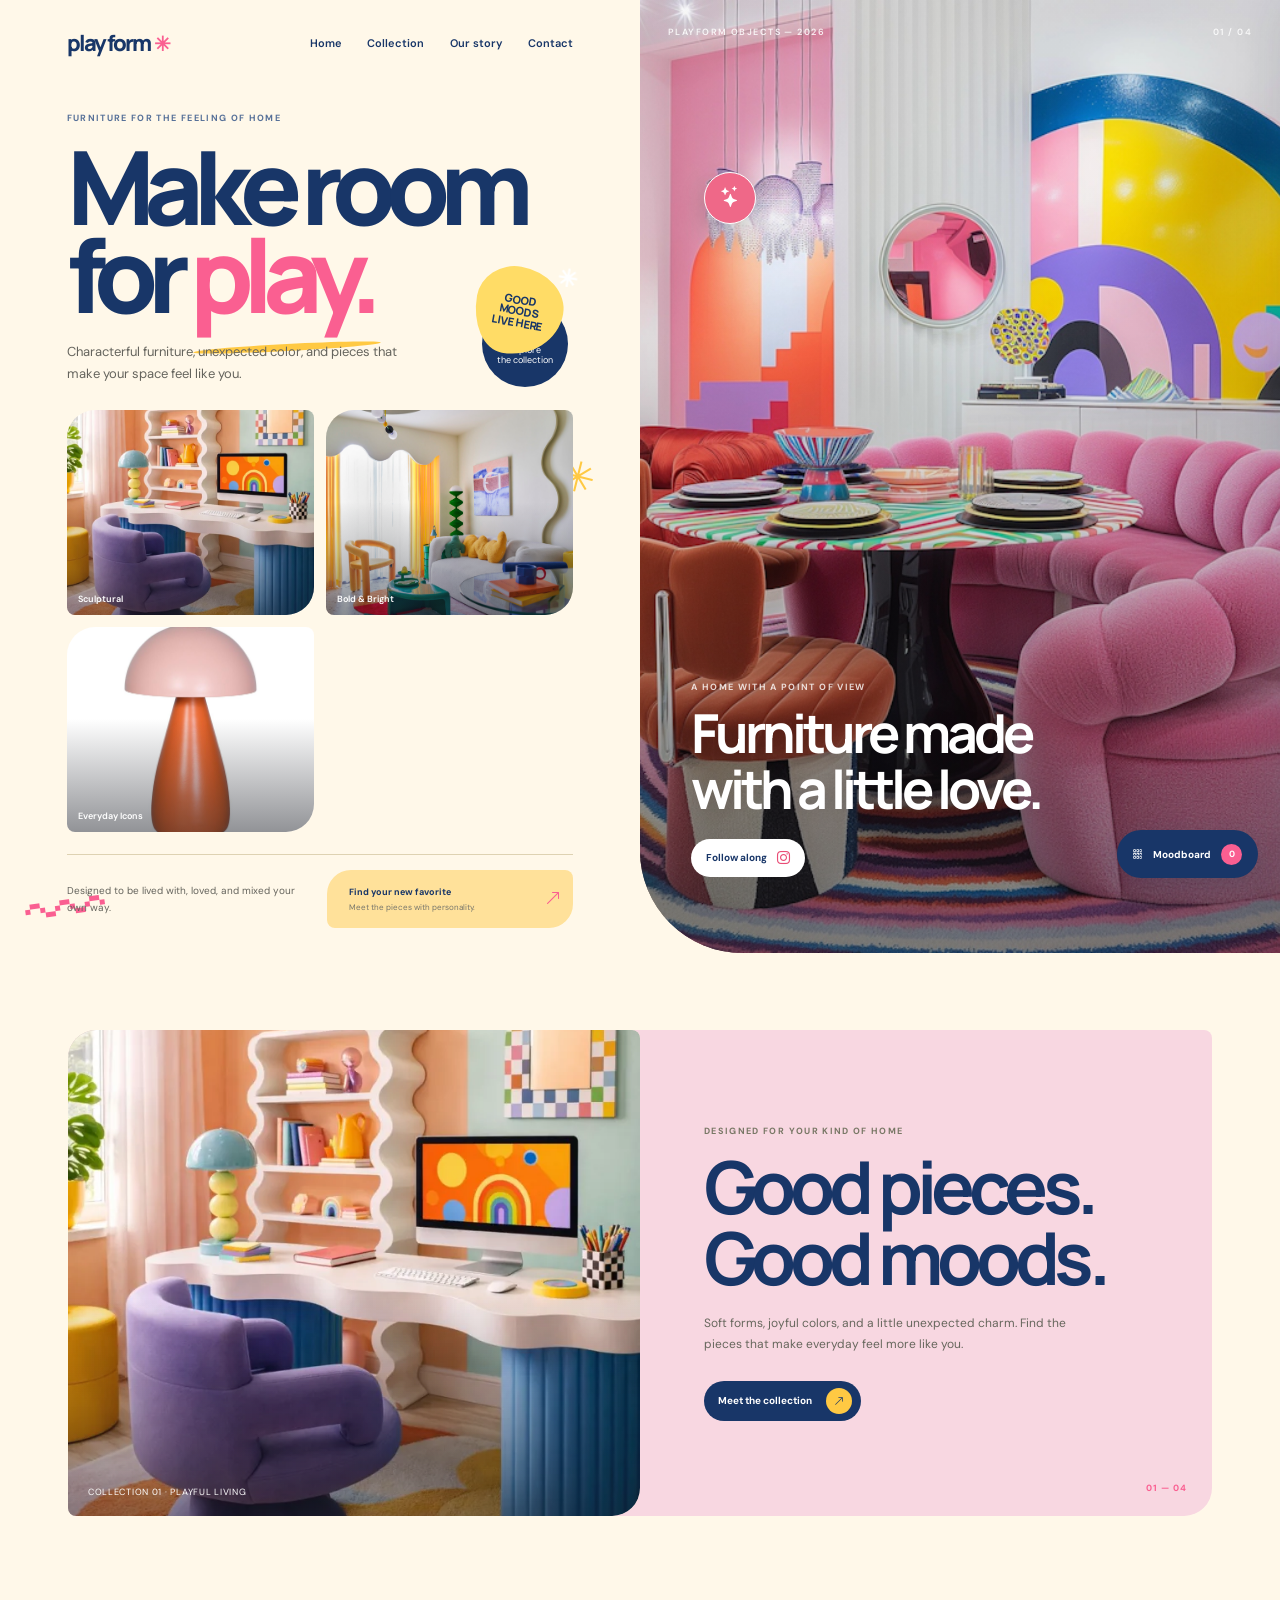
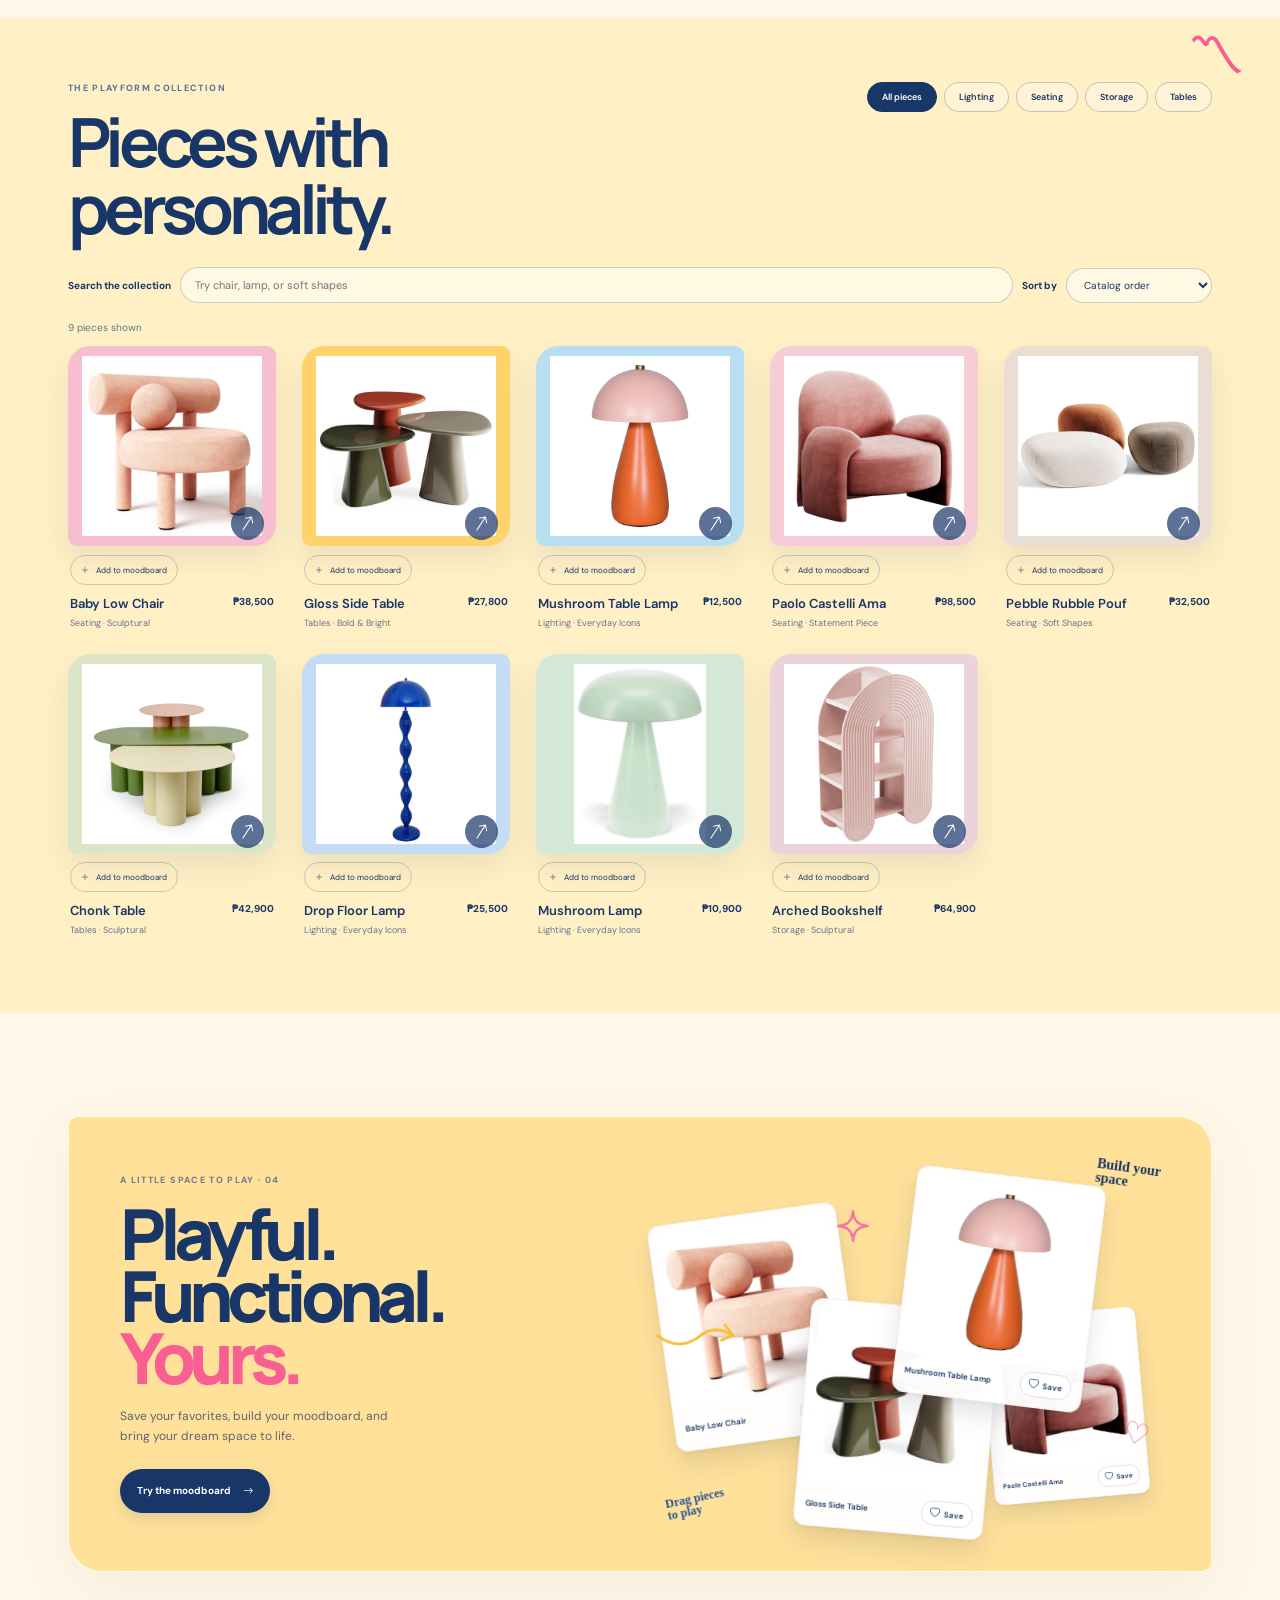
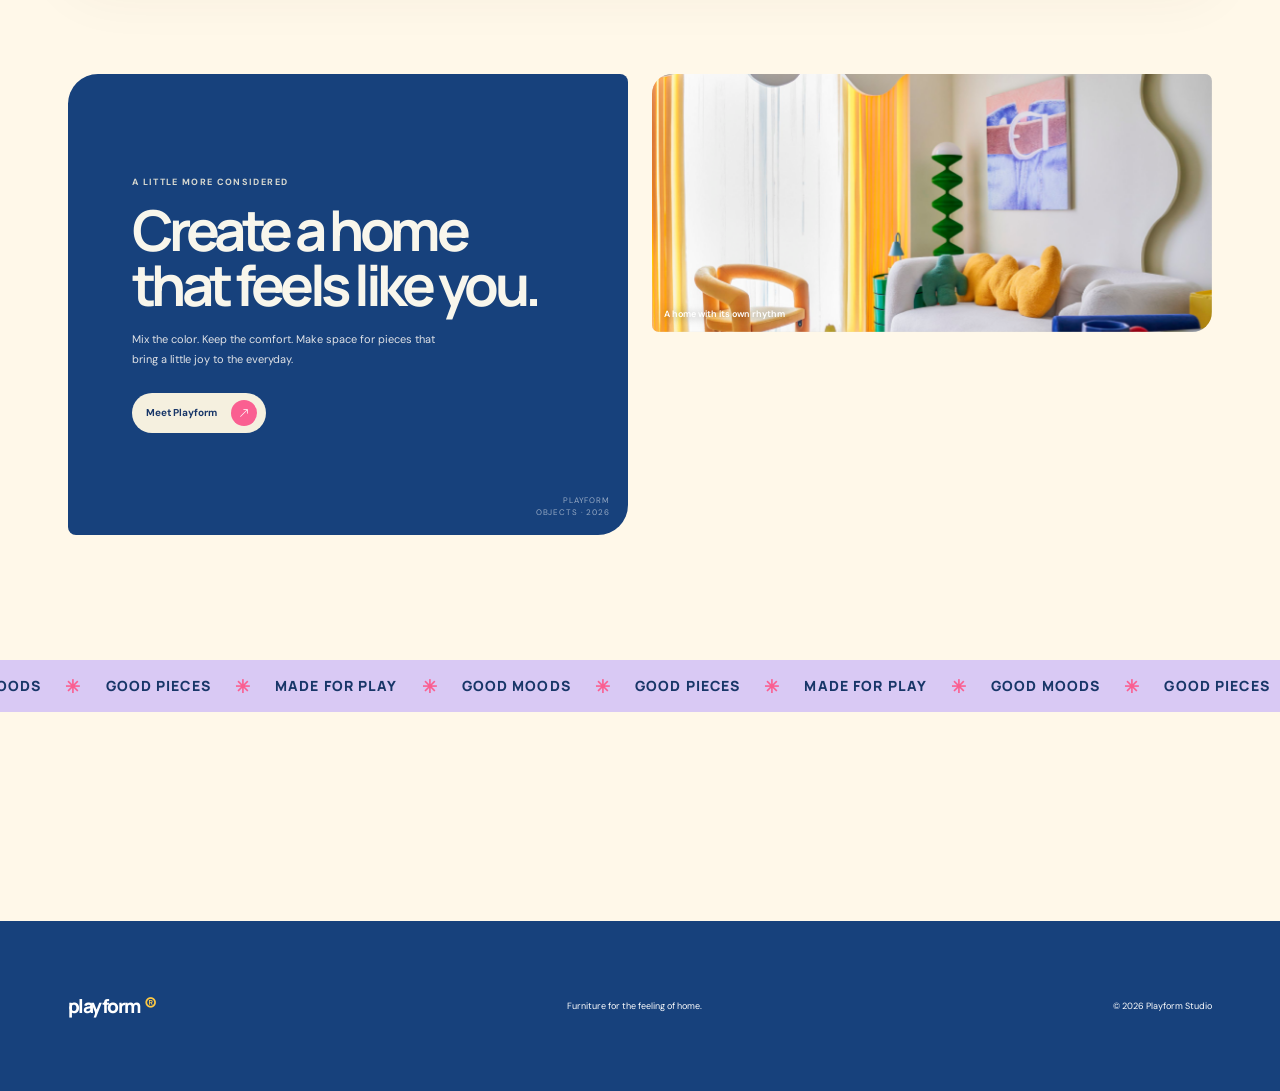
==== 02-json/index.html @ a0bb2281 "Enhance furniture catalog with new properties and improved loading error handling" ====
<!DOCTYPE html>
<html lang="en">
<head>
  <meta charset="UTF-8" />
  <meta name="viewport" content="width=device-width, initial-scale=1.0" />
  <meta name="theme-color" content="#f4f0df" />
  <link rel="icon" type="image/svg+xml" href="favicon.png" />
  <title>Playform — Spaces with a point of view</title>
  <link rel="preconnect" href="https://fonts.googleapis.com" />
  <link rel="preconnect" href="https://fonts.gstatic.com" crossorigin />
  <link href="https://fonts.googleapis.com/css2?family=DM+Sans:wght@400;500;600;700&family=Manrope:wght@400;500;600;700;800&display=swap" rel="stylesheet" />
  <link rel="stylesheet" href="https://cdn.jsdelivr.net/npm/bootstrap-icons@1.11.1/font/bootstrap-icons.css" />
  <link rel="stylesheet" href="style.css" />
</head>
<body>
  <main id="top">
    <section class="hero-section" id="about">
      <div class="hero-left">
        <header class="hero-header">
          <a class="wordmark" href="#top" aria-label="Playform home">playform<span>✳</span></a>
          <nav class="hero-nav" aria-label="Main navigation">
            <a class="active" href="#top">Home</a>
            <a href="#shopTitle">Collection</a>
            <a href="#story">Our story</a>
            <a href="mailto:hello@playform.studio">Contact</a>
          </nav>
          <button class="menu-toggle" aria-label="Open menu" aria-expanded="false"><i class="bi bi-list"></i></button>
        </header>
        <div class="hero-heading-row">
          <p class="eyebrow">Furniture for the feeling of home</p>
          <h1>Make room<br />for <span>play.</span></h1>
          <p class="hero-intro">Characterful furniture, unexpected color, and pieces that make your space feel like you.</p>
          <a class="collection-bubble" href="#work"><i class="bi bi-arrow-down-right"></i><span>Explore<br />the collection</span></a>
        </div>
        <span class="hero-sticker">GOOD<br />MOODS<br />LIVE HERE <i>✳</i></span>
        <span class="hero-doodle hero-doodle-one" aria-hidden="true">✳</span>
        <span class="hero-doodle hero-doodle-two" aria-hidden="true">〰</span>
        <div class="hero-feature-grid" id="heroFeatureGrid"></div>
        <div class="hero-support-row">
          <p>Designed to be lived with, loved, and mixed your own way.</p>
          <a class="scan-card" href="#work"><span class="scan-icon"></span><span><strong>Find your new favorite</strong><small>Meet the pieces with personality.</small></span><i class="bi bi-arrow-up-right scan-arrow"></i></a>
        </div>
      </div>
      <div class="hero-right">
        <img src="Assets/Interior/Ecletic Interior Design.png" alt="Colorful interior filled with playful furniture" />
        <button class="drag-star" type="button" aria-label="Discover a surprise furniture piece" title="Click for a surprise piece · drag me"><i class="bi bi-stars"></i></button>
        <div class="hero-image-shade"></div>
        <div class="hero-image-label"><span>PLAYFORM OBJECTS — 2026</span><span>01 / 04</span></div>
        <div class="hero-editorial"><p class="eyebrow">A home with a point of view</p><h2>Furniture made<br />with a little love.</h2><a class="follow-pill" href="https://instagram.com" target="_blank" rel="noreferrer">Follow along <i class="bi bi-instagram"></i></a></div>
      </div>
    </section>

    <div class="lower-content" id="work">
      <section class="collection-intro" aria-labelledby="collectionIntroTitle">
        <div class="intro-photo"><img src="Assets/Interior/Playful Interior Design.webp" alt="Colorful home office with sculptural furniture and playful decor" loading="lazy" /><span>Collection 01 · Playful living</span></div>
        <div class="intro-copy"><p class="eyebrow">Designed for your kind of home</p><h2 id="collectionIntroTitle">Good pieces.<br />Good moods.</h2><p>Soft forms, joyful colors, and a little unexpected charm. Find the pieces that make everyday feel more like you.</p><a class="round-link" href="#shopTitle">Meet the collection <i class="bi bi-arrow-up-right"></i></a><span class="intro-index">01 — 04</span></div>
      </section>

      <section class="shop-section" aria-labelledby="shopTitle">
        <div class="shop-shell">
        <div class="shop-heading">
          <div><p class="eyebrow">The Playform collection</p><h2 id="shopTitle">Pieces with<br />personality.</h2></div>
          <div class="category-filters" role="group" aria-label="Filter furniture"></div>
        </div>
        <div class="catalog-controls">
          <label class="catalog-search-label" for="catalogSearch">Search the collection</label>
          <input class="catalog-search" id="catalogSearch" type="search" placeholder="Try chair, lamp, or soft shapes" autocomplete="off" />
          <label class="catalog-sort-label" for="catalogSort">Sort by</label>
          <select class="catalog-sort" id="catalogSort">
            <option value="catalog">Catalog order</option>
            <option value="price-ascending">Price: low to high</option>
            <option value="price-descending">Price: high to low</option>
          </select>
        </div>
        <p class="catalog-status" role="status" aria-live="polite"></p>
        <div class="shop-grid" aria-live="polite" aria-busy="true"></div>
        </div>
      </section>

      <section class="build-section" aria-labelledby="buildTitle">
        <div class="build-copy"><p class="eyebrow">A little space to play · 04</p><h2 id="buildTitle">Playful.<br />Functional.<br /><span>Yours.</span></h2><p>Save your favorites, build your moodboard, and bring your dream space to life.</p><button class="build-cta" type="button" onclick="document.querySelector('.moodboard-toggle').click()">Try the moodboard <i class="bi bi-arrow-right"></i></button></div>
        <div class="build-stage" role="group" aria-label="Playform furniture collage">
          <div class="build-object-layer"></div>
          <span class="build-note build-note-top" aria-hidden="true">Build your<br />space</span>
          <span class="build-note build-note-side" aria-hidden="true">Drag pieces<br />to play</span>
          <svg class="build-doodle build-arrow" viewBox="0 0 120 70" aria-hidden="true"><path d="M5 53C35 62 53 50 63 35S87 13 108 18M94 7l16 11-14 12" /></svg>
          <svg class="build-doodle build-sparkle" viewBox="0 0 50 50" aria-hidden="true"><path d="M25 2C26 17 33 24 48 25 33 26 26 33 25 48 24 33 17 26 2 25 17 24 24 17 25 2Z" /></svg>
          <span class="build-heart-doodle" aria-hidden="true">♡</span>
        </div>
      </section>

      <section class="editorial-grid" id="story" aria-label="Playform design story">
        <div class="editorial-statement"><p class="eyebrow">A little more considered</p><h2>Create a home<br />that feels like you.</h2><p>Mix the color. Keep the comfort. Make space for pieces that bring a little joy to the everyday.</p><a class="round-link" href="mailto:hello@playform.studio">Meet Playform <i class="bi bi-arrow-up-right"></i></a><span class="editorial-stamp">PLAYFORM<br />OBJECTS · 2026</span></div>
        <div class="editorial-gallery">
          <div class="editorial-photo editorial-photo-one"><img src="Assets/Interior/Interior Design-1.jpg" alt="Colorful maximalist living room with collected furniture" loading="lazy" /><span>A home with its own rhythm</span></div>
          <div class="editorial-photo editorial-photo-two"><img src="Assets/Seating/Paolo Castelli Ama.jpg" alt="Sculptural blush lounge chair" loading="lazy" /><span>Soft shapes, strong character</span></div>
          <div class="editorial-photo editorial-photo-three"><img src="Assets/Tables/Gloss Side Table Christine Kroncke.jpg" alt="Glossy sculptural side tables" loading="lazy" /><span>Objects to live with</span></div>
        </div>
      </section>
    </div>

    <div class="mood-marquee" aria-label="Good moods, good pieces, made for play"><div class="marquee-track" aria-hidden="true"><span>GOOD MOODS <i>✳</i> GOOD PIECES <i>✳</i> MADE FOR PLAY <i>✳</i> GOOD MOODS <i>✳</i> GOOD PIECES <i>✳</i> MADE FOR PLAY <i>✳</i></span><span>GOOD MOODS <i>✳</i> GOOD PIECES <i>✳</i> MADE FOR PLAY <i>✳</i> GOOD MOODS <i>✳</i> GOOD PIECES <i>✳</i> MADE FOR PLAY <i>✳</i></span></div></div>

    <section class="closing-note">
      <p>Good spaces stay with you.</p>
      <a href="mailto:hello@playform.studio">Have a project in mind? <i class="bi bi-arrow-up-right"></i></a>
    </section>
  </main>

  <footer class="site-footer">
    <a class="wordmark" href="#top">playform<span>®</span></a>
    <span>Furniture for the feeling of home.</span>
    <span>© 2026 Playform Studio</span>
  </footer>

  <div class="modal" id="itemModal" aria-hidden="true" role="dialog" aria-modal="true" aria-labelledby="modalTitle">
    <button class="modal-backdrop" aria-label="Close project details" data-close></button>
    <div class="modal-card">
      <button class="modal-close" aria-label="Close" data-close><i class="bi bi-x-lg"></i></button>
      <div id="modalBody"></div>
    </div>
  </div>
  <button class="moodboard-toggle" type="button" aria-expanded="false"><i class="bi bi-grid-3x3-gap"></i><span>Moodboard</span><b>0</b></button>
  <aside class="moodboard-panel" aria-label="Your moodboard" aria-hidden="true" inert>
    <div class="moodboard-head"><div><p class="eyebrow">Collect what feels like you</p><h2>Your moodboard</h2></div><button class="moodboard-close" type="button" aria-label="Close moodboard"><i class="bi bi-x-lg"></i></button></div>
    <p class="moodboard-empty">Your board is waiting for a little personality. Add pieces you love.</p>
    <div class="moodboard-items"></div>
  </aside>

  <script>
    const motionPreference = window.matchMedia('(prefers-reduced-motion: reduce)');
    const syncMotionPreference = () => document.documentElement.classList.toggle('reduced-motion', motionPreference.matches);
    syncMotionPreference();
    motionPreference.addEventListener?.('change', syncMotionPreference);

    let allFurniture = [];
    let activeCategory = 'all';
    let boardItems = new Set();
    const modal = document.getElementById('itemModal');
    const shopGrid = document.querySelector('.shop-grid');
    const categoryFilters = document.querySelector('.category-filters');
    const catalogSearch = document.getElementById('catalogSearch');
    const catalogSort = document.getElementById('catalogSort');
    const catalogStatus = document.querySelector('.catalog-status');
    let revealObserver = null;
    let lastProductTrigger = null;
    const formatPrice = value => new Intl.NumberFormat('en-PH', {
      style: 'currency', currency: 'PHP', maximumFractionDigits: 0
    }).format(value);

    loadFurniture();

    async function loadFurniture() {
      try {
        const response = await fetch('furniture.json');
        if (!response.ok) throw new Error(`HTTP ${response.status}: ${response.statusText}`);

        let data;
        try {
          data = await response.json();
        } catch (error) {
          throw new Error(`The JSON file could not be parsed: ${error.message}`);
        }

        const validation = validateFurniture(data);
        if (!validation.valid) {
          showCatalogError('The collection data is incomplete or invalid.', validation.errors.join(' '));
          return;
        }

        allFurniture = data;
        readSavedProductIds();
        try {
          renderCategoryFilters();
          renderHeroFeatures(allFurniture.filter(item => item.featured === true && item.heroVisible === true));
          renderBuildCollage(allFurniture.filter(item => item.collageVisible === true));
          applyCatalogControls();
          syncMoodButtons();
          renderMoodboard();
        } catch (error) {
          showCatalogError('The product data loaded, but the page could not render the collection.', error.stack || error.message);
        }
      } catch (error) {
        const localServerHint = location.protocol === 'file:'
          ? ' Open this project through a local server (for example, VS Code Live Server), because browsers block JSON fetch from file://.'
          : '';
        const invalidJson = error.message.startsWith('The JSON file could not be parsed:');
        const reason = invalidJson ? error.message : `Request failed: ${error.message}`;
        const message = invalidJson
          ? 'The collection file is not valid JSON. Check furniture.json syntax.'
          : `Could not fetch furniture.json.${location.protocol === 'file:' ? localServerHint : ''}`;
        showCatalogError(message, reason);
      }
    }

    function validateFurniture(data) {
      const errors = [];
      if (!Array.isArray(data)) return { valid: false, errors: ['Expected furniture.json to contain an array of products.'] };
      if (data.length === 0) errors.push('The product array is empty.');
      const ids = new Set();
      data.forEach((item, index) => {
        const prefix = `Product ${index + 1}:`;
        if (!item || typeof item !== 'object' || Array.isArray(item)) {
          errors.push(`${prefix} expected an object.`);
          return;
        }
        if (!Number.isInteger(item.id)) errors.push(`${prefix} id must be a unique integer.`);
        else if (ids.has(item.id)) errors.push(`${prefix} id ${item.id} is duplicated.`);
        else ids.add(item.id);
        if (typeof item.name !== 'string' || !item.name.trim()) errors.push(`${prefix} name is required.`);
        if (typeof item.category !== 'string' || !item.category.trim()) errors.push(`${prefix} category is required.`);
        else item.category = item.category.trim().toLowerCase();
        if (typeof item.price !== 'number' || !Number.isFinite(item.price) || item.price < 0) errors.push(`${prefix} price must be a non-negative number.`);
        if (typeof item.image !== 'string' || !item.image.trim()) errors.push(`${prefix} image path is required.`);
        if (typeof item.description !== 'string' || !item.description.trim()) errors.push(`${prefix} description is required.`);
        if (!Array.isArray(item.tags) || item.tags.some(tag => typeof tag !== 'string')) errors.push(`${prefix} tags must be an array of strings.`);
        if (item.collection !== undefined && typeof item.collection !== 'string') errors.push(`${prefix} collection must be text.`);
        if (item.dimensions !== undefined && typeof item.dimensions !== 'string') errors.push(`${prefix} dimensions must be text.`);
        ['materials', 'colors'].forEach(field => {
          if (item[field] !== undefined && (!Array.isArray(item[field]) || item[field].some(value => typeof value !== 'string'))) errors.push(`${prefix} ${field} must be an array of strings.`);
        });
        ['featured', 'heroVisible', 'collageVisible'].forEach(field => {
          if (typeof item[field] !== 'boolean') errors.push(`${prefix} ${field} must be true or false.`);
        });
      });
      return { valid: errors.length === 0, errors };
    }

    function readSavedProductIds() {
      try {
        const savedIds = JSON.parse(localStorage.getItem('playform-board') || '[]');
        boardItems = new Set(Array.isArray(savedIds)
          ? savedIds.filter(id => Number.isInteger(id) && allFurniture.some(item => item.id === id))
          : []);
        try { localStorage.setItem('playform-board', JSON.stringify([...boardItems])); }
        catch (error) { console.warn('The updated moodboard could not be saved.', error); }
      } catch (error) {
        console.warn('The saved moodboard could not be read; starting with an empty board.', error);
        boardItems = new Set();
      }
    }

    function showCatalogError(message, errorDetails) {
      console.error('PLAYFORM collection error:', errorDetails);
      catalogStatus.textContent = message;
      catalogStatus.classList.add('has-error');
      shopGrid.setAttribute('aria-busy', 'false');
      shopGrid.innerHTML = '';
      document.getElementById('heroFeatureGrid').innerHTML = '<p class="load-error">Featured pieces are unavailable right now.</p>';
      document.querySelector('.build-object-layer').innerHTML = '';
    }

    function renderCategoryFilters() {
      const categories = [...new Set(allFurniture.map(item => item.category.trim()))]
        .sort((a, b) => a.localeCompare(b));
      const options = [{ value: 'all', label: 'All pieces' }, ...categories.map(category => ({
        value: category,
        label: category.charAt(0).toUpperCase() + category.slice(1)
      }))];
      categoryFilters.innerHTML = options.map((option, index) => `
        <button class="filter-chip ${index === 0 ? 'active' : ''}" type="button" data-filter="${escapeHTML(option.value)}" aria-pressed="${index === 0}">${escapeHTML(option.label)}</button>
      `).join('');
      categoryFilters.querySelectorAll('.filter-chip').forEach(button => {
        button.addEventListener('click', () => {
          activeCategory = button.dataset.filter;
          categoryFilters.querySelectorAll('.filter-chip').forEach(chip => {
            const active = chip === button;
            chip.classList.toggle('active', active);
            chip.setAttribute('aria-pressed', String(active));
          });
          applyCatalogControls();
        });
      });
    }

    function applyCatalogControls() {
      const query = catalogSearch.value.trim().toLocaleLowerCase();
      const products = allFurniture.filter(item => {
        const matchesCategory = activeCategory === 'all' || item.category === activeCategory;
        const searchableText = [item.name, item.category, item.description, item.collection, ...(item.tags || [])]
          .filter(Boolean).join(' ').toLocaleLowerCase();
        return matchesCategory && searchableText.includes(query);
      });
      if (catalogSort.value === 'price-ascending') products.sort((a, b) => a.price - b.price);
      if (catalogSort.value === 'price-descending') products.sort((a, b) => b.price - a.price);
      shopGrid.innerHTML = renderProductCards(products);
      shopGrid.setAttribute('aria-busy', 'false');
      catalogStatus.classList.remove('has-error');
      catalogStatus.textContent = `${products.length} ${products.length === 1 ? 'piece' : 'pieces'} shown`;
      if (revealObserver) shopGrid.querySelectorAll('.shop-card').forEach((card, index) => {
        card.classList.add('reveal-ready');
        card.style.setProperty('--reveal-delay', `${(index % 5) * 55}ms`);
        revealObserver.observe(card);
      });
    }

    catalogSearch.addEventListener('input', applyCatalogControls);
    catalogSort.addEventListener('change', applyCatalogControls);

    function escapeHTML(value) {
      return String(value).replace(/[&<>"']/g, character => ({
        '&': '&amp;', '<': '&lt;', '>': '&gt;', '"': '&quot;', "'": '&#39;'
      })[character]);
    }

    function renderHeroFeatures(items) {
      document.getElementById('heroFeatureGrid').innerHTML = items.map((item, index) => `
        <button class="hero-feature" type="button" onclick="openDetails(${item.id})" aria-label="View ${escapeHTML(item.name)}">
          <span class="hero-feature-image"><img src="${escapeHTML(item.heroImage || item.image)}" alt="" /><span class="feature-caption">${escapeHTML(item.tags?.[0] || 'Playform favorite')}</span></span>
          <span class="hero-feature-meta"><span>0${index + 1} / ${escapeHTML(item.category)}</span><i class="bi bi-arrow-up-right"></i></span>
          <strong>${escapeHTML(item.name)}</strong>
        </button>
      `).join('');
    }

    function renderProductCards(items) {
      return items.map((item, index) => {
        const category = item.category[0].toUpperCase() + item.category.slice(1);
        const isSaved = boardItems.has(item.id);
        const image = item.transparentImage || item.image;
        return `
          <article class="shop-card" data-product-id="${item.id}" data-category="${escapeHTML(item.category)}" style="--card-accent:${escapeHTML(item.cardAccent || item.bgAccent || '#e8e3d8')}">
            <button class="shop-photo photo-placeholder" type="button" onclick="openDetails(${item.id})" aria-label="View ${escapeHTML(item.name)}">
              <img class="placeholder-photo product-cutout ${item.transparentImage ? 'transparent-product' : ''}" src="${escapeHTML(image)}" alt="${escapeHTML(item.name)}" loading="lazy" />
              <i class="bi bi-arrow-up-right photo-open" aria-hidden="true"></i>
            </button>
            <button class="mood-add ${isSaved ? 'selected' : ''}" type="button" data-item="${item.id}" aria-label="${isSaved ? 'Remove' : 'Add'} ${escapeHTML(item.name)} ${isSaved ? 'from' : 'to'} moodboard" aria-pressed="${isSaved}">
              <i class="bi ${isSaved ? 'bi-check-lg' : 'bi-plus-lg'}" aria-hidden="true"></i><span>${isSaved ? 'On your moodboard' : 'Add to moodboard'}</span>
            </button>
            <div class="shop-card-info">
              <button class="shop-name" type="button" onclick="openDetails(${item.id})">${escapeHTML(item.name)}<small>${escapeHTML(category)} · ${escapeHTML(item.tags?.[0] || '')}</small></button>
              <span class="shop-price">${formatPrice(item.price)}</span>
            </div>
          </article>`;
      }).join('');
    }

    function renderBuildCollage(items) {
      const layer = document.querySelector('.build-object-layer');
      layer.innerHTML = items.map((item, index) => `
        <article class="build-object build-object-${index + 1}" tabindex="0" role="group" aria-label="${escapeHTML(item.name)}. Use arrow keys to move this card." style="--object-accent:${escapeHTML(item.bgAccent || '#f5eee2')}">
          <button class="build-object-image" type="button" onclick="openDetails(${item.id})" aria-label="View ${escapeHTML(item.name)}"><img src="${escapeHTML(item.transparentImage || item.image)}" alt="${escapeHTML(item.name)}" loading="lazy" /></button>
          <div class="build-object-caption"><span>${escapeHTML(item.name)}</span><button class="build-save ${boardItems.has(item.id) ? 'is-saved' : ''}" type="button" data-build-save="${item.id}" aria-label="${boardItems.has(item.id) ? 'Remove' : 'Save'} ${escapeHTML(item.name)} ${boardItems.has(item.id) ? 'from' : 'to'} your moodboard" aria-pressed="${boardItems.has(item.id)}"><i class="bi ${boardItems.has(item.id) ? 'bi-heart-fill' : 'bi-heart'}"></i><span>${boardItems.has(item.id) ? 'Saved' : 'Save'}</span></button></div>
        </article>`).join('');
      layer.querySelectorAll('[data-build-save]').forEach(button => button.addEventListener('click', () => {
        toggleBoardItem(Number(button.dataset.buildSave));
      }));
      layer.querySelectorAll('.build-object').forEach(object => {
        let dragStart = null;
        let dragged = false;
        const finishDrag = () => object.classList.remove('is-dragging');
        object.addEventListener('pointerdown', event => {
          if (event.button !== 0 || event.target.closest('[data-build-save]')) return;
          const stage = object.closest('.build-stage');
          dragStart = { x: event.clientX, y: event.clientY };
          dragged = false;
          object.setPointerCapture(event.pointerId);
          object.classList.add('is-dragging');
          object.dataset.dragStageWidth = stage.clientWidth;
          object.dataset.dragStageHeight = stage.clientHeight;
          object.dataset.dragStartLeft = object.offsetLeft;
          object.dataset.dragStartTop = object.offsetTop;
        });
        object.addEventListener('pointermove', event => {
          if (!dragStart) return;
          const dx = event.clientX - dragStart.x;
          const dy = event.clientY - dragStart.y;
          if (Math.hypot(dx, dy) > 5) dragged = true;
          const maxX = Number(object.dataset.dragStageWidth) - object.offsetLeft - object.offsetWidth;
          const maxY = Number(object.dataset.dragStageHeight) - object.offsetTop - object.offsetHeight;
          const x = Math.max(-object.offsetLeft, Math.min(maxX, dx));
          const y = Math.max(-object.offsetTop, Math.min(maxY, dy));
          object.style.translate = `${x}px ${y}px`;
        });
        object.addEventListener('pointerup', () => { dragStart = null; finishDrag(); });
        object.addEventListener('pointercancel', () => { dragStart = null; dragged = false; finishDrag(); });
        object.addEventListener('keydown', event => {
          if (event.target !== object || !event.key.startsWith('Arrow')) return;
          event.preventDefault();
          const stage = object.closest('.build-stage');
          const [currentX, currentY] = object.style.translate.split(/\s+/);
          const stepX = event.key === 'ArrowLeft' ? -12 : event.key === 'ArrowRight' ? 12 : 0;
          const stepY = event.key === 'ArrowUp' ? -12 : event.key === 'ArrowDown' ? 12 : 0;
          const x = Math.max(-object.offsetLeft, Math.min(stage.clientWidth - object.offsetLeft - object.offsetWidth, (parseFloat(currentX) || 0) + stepX));
          const y = Math.max(-object.offsetTop, Math.min(stage.clientHeight - object.offsetTop - object.offsetHeight, (parseFloat(currentY) || 0) + stepY));
          object.style.translate = `${x}px ${y}px`;
        });
        object.addEventListener('click', event => {
          if (!dragged) return;
          dragged = false;
          event.preventDefault();
          event.stopImmediatePropagation();
        }, true);
      });
    }


    function toggleBoardItem(id) {
      if (boardItems.has(id)) boardItems.delete(id); else boardItems.add(id);
      try { localStorage.setItem('playform-board', JSON.stringify([...boardItems])); }
      catch (error) { console.warn('The moodboard could not be saved in this browser.', error); }
      syncMoodButtons();
      renderMoodboard();
    }

    function openDetails(id, trigger = document.activeElement) {
      const item = allFurniture.find(project => project.id === id);
      if (!item) return;
      lastProductTrigger = trigger;
      const saved = boardItems.has(item.id);
      const availableDetails = [
        ['Collection', item.collection],
        ['Materials', Array.isArray(item.materials) ? item.materials.join(', ') : item.materials],
        ['Dimensions', item.dimensions],
        ['Colors', Array.isArray(item.colors) ? item.colors.join(', ') : item.colors]
      ].filter(([, value]) => value);
      document.getElementById('modalBody').innerHTML = `
        <div class="detail-layout">
          <div class="detail-image" style="background:${escapeHTML(item.bgAccent || item.cardAccent || '#f5eee2')}"><img src="${escapeHTML(item.transparentImage || item.image)}" alt="${escapeHTML(item.name)}" /></div>
          <div class="detail-copy">
            <p class="eyebrow">${escapeHTML(item.category)} <span>·</span> ${escapeHTML(item.collection || 'PLAYFORM OBJECTS')}</p>
            <h2 id="modalTitle">${escapeHTML(item.name)}</h2>
            <p class="detail-price">${formatPrice(item.price)}</p>
            <p class="detail-description">${escapeHTML(item.description)}</p>
            ${availableDetails.length ? `<dl class="spec-list">${availableDetails.map(([label, value]) => `<div><dt>${escapeHTML(label)}</dt><dd>${escapeHTML(value)}</dd></div>`).join('')}</dl>` : ''}
            ${(item.tags || []).length ? `<div class="detail-tags">${item.tags.map(tag => `<span>${escapeHTML(tag)}</span>`).join('')}</div>` : ''}
            <button class="detail-save ${saved ? 'saved' : ''}" type="button" data-detail-save="${item.id}" aria-pressed="${saved}"><i class="bi ${saved ? 'bi-heart-fill' : 'bi-heart'}"></i> ${saved ? 'Saved to your moodboard' : 'Add to my moodboard'}</button>
          </div>
        </div>`;
      document.querySelector('[data-detail-save]').addEventListener('click', event => toggleBoardItem(Number(event.currentTarget.dataset.detailSave)));
      modal.classList.add('open');
      modal.setAttribute('aria-hidden', 'false');
      document.body.classList.add('modal-open');
      modal.querySelector('.modal-close').focus();
    }

    function closeModal() {
      modal.classList.remove('open');
      modal.setAttribute('aria-hidden', 'true');
      document.body.classList.remove('modal-open');
      lastProductTrigger?.focus();
    }
    modal.querySelectorAll('[data-close]').forEach(button => button.addEventListener('click', closeModal));
    document.addEventListener('keydown', event => { if (event.key === 'Escape' && modal.classList.contains('open')) closeModal(); });

    // Moodboard: save a visual shortlist that persists across visits.
    const moodToggle = document.querySelector('.moodboard-toggle');
    const moodPanel = document.querySelector('.moodboard-panel');
    function renderMoodboard() {
      const items = allFurniture.filter(item => boardItems.has(item.id));
      moodToggle.querySelector('b').textContent = items.length;
      moodPanel.querySelector('.moodboard-empty').hidden = items.length > 0;
      moodPanel.querySelector('.moodboard-items').innerHTML = items.map(item => `<article class="moodboard-item" data-product-id="${item.id}"><img src="${escapeHTML(item.transparentImage || item.image)}" alt=""/><div><strong>${escapeHTML(item.name)}</strong><small>${formatPrice(item.price)}</small></div><button type="button" data-remove-item="${item.id}" aria-label="Remove ${escapeHTML(item.name)}" class="mood-remove"><i class="bi bi-x"></i></button></article>`).join('');
      moodPanel.querySelectorAll('[data-remove-item]').forEach(button => button.addEventListener('click', () => {
        boardItems.delete(Number(button.dataset.removeItem));
        try { localStorage.setItem('playform-board', JSON.stringify([...boardItems])); }
        catch (error) { console.warn('The updated moodboard could not be saved.', error); }
        syncMoodButtons(); renderMoodboard();
      }));
    }
    function syncMoodButtons() {
      document.querySelectorAll('.mood-add').forEach(button => {
        const selected = boardItems.has(Number(button.dataset.item));
        button.classList.toggle('selected', selected);
        button.querySelector('i').className = `bi ${selected ? 'bi-check-lg' : 'bi-plus-lg'}`;
        button.querySelector('span').textContent = selected ? 'On your moodboard' : 'Add to moodboard';
      });
      document.querySelectorAll('.build-save').forEach(button => {
        const selected = boardItems.has(Number(button.dataset.buildSave));
        button.classList.toggle('is-saved', selected);
        button.setAttribute('aria-pressed', String(selected));
        button.setAttribute('aria-label', `${selected ? 'Remove' : 'Save'} ${allFurniture.find(item => item.id === Number(button.dataset.buildSave))?.name || 'item'} ${selected ? 'from' : 'to'} your moodboard`);
        button.innerHTML = `<i class="bi ${selected ? 'bi-heart-fill' : 'bi-heart'}"></i><span>${selected ? 'Saved' : 'Save'}</span>`;
      });
      const detailSave = document.querySelector('[data-detail-save]');
      if (detailSave) {
        const selected = boardItems.has(Number(detailSave.dataset.detailSave));
        detailSave.classList.toggle('saved', selected);
        detailSave.setAttribute('aria-pressed', String(selected));
        detailSave.innerHTML = `<i class="bi ${selected ? 'bi-heart-fill' : 'bi-heart'}"></i> ${selected ? 'Saved to your moodboard' : 'Add to my moodboard'}`;
      }
    }
    shopGrid.addEventListener('click', event => {
      const button = event.target.closest('.mood-add');
      if (!button) return;
      toggleBoardItem(Number(button.dataset.item));
      moodToggle.classList.remove('board-bump');
      requestAnimationFrame(() => moodToggle.classList.add('board-bump'));
    });

    // A failed image is reported on its own card; it does not make the whole catalog fail.
    document.addEventListener('error', event => {
      const image = event.target;
      if (!(image instanceof HTMLImageElement) || !image.closest('.shop-grid, .hero-feature-grid, .build-object-layer, .detail-layout, .moodboard-items')) return;
      const host = image.closest('.shop-photo, .hero-feature-image, .build-object-image, .detail-image, .moodboard-item');
      if (!host || host.querySelector('.image-load-error')) return;
      host.classList.add('image-unavailable');
      const notice = document.createElement('span');
      notice.className = 'image-load-error';
      notice.textContent = `Image unavailable for ${image.alt || 'this product'}`;
      host.append(notice);
      console.warn(`PLAYFORM image failed to load: ${image.getAttribute('src')}`);
    }, true);
    function setMoodOpen(open) {
      moodPanel.classList.toggle('open', open);
      moodPanel.setAttribute('aria-hidden', String(!open));
      moodPanel.inert = !open;
      moodToggle.setAttribute('aria-expanded', String(open));
      document.body.classList.toggle('moodboard-open', open);
    }
    moodToggle.addEventListener('click', () => setMoodOpen(moodToggle.getAttribute('aria-expanded') !== 'true'));
    moodPanel.querySelector('.moodboard-close').addEventListener('click', () => setMoodOpen(false));
    syncMoodButtons(); renderMoodboard();

    // Pointer-driven tilt is intentionally limited to fine pointers and small angles.
    if (matchMedia('(hover: hover) and (pointer: fine)').matches && !matchMedia('(prefers-reduced-motion: reduce)').matches) {
      shopGrid.addEventListener('pointermove', event => {
        const card = event.target.closest('.shop-photo');
        if (!card) return;
        const rect = card.getBoundingClientRect();
        const x = (event.clientX - rect.left) / rect.width - .5;
        const y = (event.clientY - rect.top) / rect.height - .5;
        card.style.setProperty('--tilt-x', `${-y * 5}deg`);
        card.style.setProperty('--tilt-y', `${x * 5}deg`);
      });
      shopGrid.addEventListener('pointerout', event => {
        const card = event.target.closest('.shop-photo');
        if (card && !card.contains(event.relatedTarget)) {
          card.style.setProperty('--tilt-x', '0deg');
          card.style.setProperty('--tilt-y', '0deg');
        }
      });
      const buildStage = document.querySelector('.build-stage');
      buildStage.addEventListener('pointermove', event => {
        const rect = buildStage.getBoundingClientRect();
        const x = (event.clientX - rect.left) / rect.width - .5;
        const y = (event.clientY - rect.top) / rect.height - .5;
        buildStage.style.setProperty('--build-x-near', `${x * 13}px`);
        buildStage.style.setProperty('--build-y-near', `${y * 13}px`);
        buildStage.style.setProperty('--build-x-mid', `${x * 8}px`);
        buildStage.style.setProperty('--build-y-mid', `${y * 8}px`);
        buildStage.style.setProperty('--build-x-far', `${x * 4}px`);
        buildStage.style.setProperty('--build-y-far', `${y * 4}px`);
      });
      buildStage.addEventListener('pointerleave', () => {
        ['near', 'mid', 'far'].forEach(depth => {
          buildStage.style.setProperty(`--build-x-${depth}`, '0px');
          buildStage.style.setProperty(`--build-y-${depth}`, '0px');
        });
      });
    }

    // Drag the little star around the hero image; it springs home on release.
    const dragStar = document.querySelector('.drag-star');
    let dragOrigin = null;
    let dragMoved = false;
    dragStar.addEventListener('pointerdown', event => {
      dragStar.setPointerCapture(event.pointerId);
      dragOrigin = { x: event.clientX, y: event.clientY, left: dragStar.offsetLeft, top: dragStar.offsetTop };
      dragMoved = false;
      dragStar.classList.add('dragging');
    });
    dragStar.addEventListener('pointermove', event => {
      if (!dragOrigin) return;
      if (Math.hypot(event.clientX - dragOrigin.x, event.clientY - dragOrigin.y) > 5) dragMoved = true;
      const parent = dragStar.parentElement.getBoundingClientRect();
      const left = Math.max(8, Math.min(parent.width - dragStar.offsetWidth - 8, dragOrigin.left + event.clientX - dragOrigin.x));
      const top = Math.max(8, Math.min(parent.height - dragStar.offsetHeight - 8, dragOrigin.top + event.clientY - dragOrigin.y));
      dragStar.style.left = `${left}px`; dragStar.style.top = `${top}px`;
      dragStar.style.setProperty('--drag-tilt', `${Math.max(-18, Math.min(18, (event.clientX - dragOrigin.x) * .18))}deg`);
    });
    const releaseStar = () => { dragOrigin = null; dragStar.classList.remove('dragging'); dragStar.style.setProperty('--drag-tilt', '0deg'); };
    dragStar.addEventListener('pointerup', releaseStar);
    dragStar.addEventListener('pointercancel', releaseStar);
    dragStar.addEventListener('click', () => {
      if (dragMoved) { dragMoved = false; return; }
      if (!allFurniture.length) return;
      const surprise = allFurniture[Math.floor(Math.random() * allFurniture.length)];
      openDetails(surprise.id, dragStar);
    });

    // Reveal each story beat once as it enters view. The page remains fully visible without JS.
    if ('IntersectionObserver' in window && !window.matchMedia('(prefers-reduced-motion: reduce)').matches) {
      const revealTargets = document.querySelectorAll('.collection-intro, .shop-heading, .shop-card, .editorial-statement, .editorial-photo, .closing-note');
      revealTargets.forEach((element, index) => {
        element.classList.add('reveal-ready');
        if (element.classList.contains('shop-card') || element.classList.contains('editorial-photo')) {
          element.style.setProperty('--reveal-delay', `${(index % 4) * 75}ms`);
        }
      });
      revealObserver = new IntersectionObserver(entries => {
        entries.forEach(entry => {
          if (entry.isIntersecting) {
            entry.target.classList.add('is-revealed');
            revealObserver.unobserve(entry.target);
          }
        });
      }, { threshold: 0.14, rootMargin: '0px 0px -35px 0px' });
      revealTargets.forEach(element => revealObserver.observe(element));
    }

    const menuButton = document.querySelector('.menu-toggle');
    menuButton.addEventListener('click', () => {
      const open = menuButton.getAttribute('aria-expanded') === 'true';
      menuButton.setAttribute('aria-expanded', String(!open));
      document.querySelector('.hero-nav').classList.toggle('nav-open', !open);
      menuButton.innerHTML = `<i class="bi ${open ? 'bi-list' : 'bi-x-lg'}"></i>`;
    });
  </script>
</body>
</html>
---- 02-json/style.css ----
:root {
  --ink: #202c49;
  --text: #28271f;
  --muted: #77766c;
  --paper: #f4f0df;
  --panel: #fbfaf3;
  --line: #d9d5c7;
  --pink: #ee6486;
  --orange: #e88354;
  --blue: #344765;
  --gutter: clamp(20px, 5.3vw, 88px);
  --radius: 12px;
  --sans: 'DM Sans', sans-serif;
  --display: 'Manrope', sans-serif;
}

* { box-sizing: border-box; }
html { scroll-behavior: smooth; }
body { margin: 0; overflow-x: hidden; background: var(--paper); color: var(--text); font-family: var(--sans); -webkit-font-smoothing: antialiased; }
body.modal-open { overflow: hidden; }
a { color: inherit; text-decoration: none; }
button { color: inherit; font: inherit; }
img { display: block; max-width: 100%; }
main { width: 100%; }
.eyebrow { margin: 0 0 14px; color: var(--muted); font-size: 9px; font-weight: 700; letter-spacing: .15em; text-transform: uppercase; }

/* Split editorial hero */
.hero-section { display: grid; min-height: min(900px, 100svh); grid-template-columns: 1fr 1fr; background: var(--paper); }
.hero-left { display: flex; min-height: min(900px, 100svh); flex-direction: column; padding: 30px clamp(28px, 5.2vw, 82px) 30px max(28px, calc((100vw - 1500px) / 2)); }
.hero-header { display: flex; min-height: 38px; align-items: center; justify-content: space-between; }
.wordmark { color: var(--ink); font: 800 20px/1 var(--display); letter-spacing: -.07em; text-transform: lowercase; }
.hero-nav { display: flex; align-items: center; gap: clamp(18px, 2.5vw, 38px); font-size: 11px; font-weight: 600; }
.hero-nav a { color: var(--muted); transition: color .2s; }
.hero-nav a:hover, .hero-nav a.active { color: var(--ink); }
.menu-toggle { display: none; border: 0; background: none; font-size: 22px; }
.hero-heading-row { position: relative; margin: auto 0 26px; padding-top: 44px; }
.hero-heading-row .eyebrow { margin-bottom: 18px; }
.hero-heading-row h1 { margin: 0; color: var(--ink); font: 800 clamp(50px, 6.1vw, 92px)/.94 var(--display); letter-spacing: -.09em; }
.hero-heading-row h1 span { color: var(--pink); }
.hero-intro { max-width: 350px; margin: 23px 90px 0 0; color: #65645d; font-size: 13px; line-height: 1.7; }
.collection-bubble { position: absolute; right: 2%; bottom: 5px; display: flex; width: 76px; height: 76px; flex-direction: column; align-items: center; justify-content: center; gap: 4px; border-radius: 50%; background: #e8e9d6; color: var(--ink); text-align: center; font-size: 8px; line-height: 1.2; transition: transform .2s, background .2s; }
.collection-bubble:hover { transform: rotate(-7deg); background: #dfe2c4; }
.collection-bubble i { font-size: 15px; }
.hero-feature-grid { display: grid; grid-template-columns: 1fr 1fr; gap: 12px; margin-bottom: 22px; }
.hero-feature { min-width: 0; padding: 0; border: 0; background: none; cursor: pointer; text-align: left; }
.hero-feature-image { position: relative; display: block; height: clamp(125px, 16vw, 205px); overflow: hidden; border-radius: 9px; background: #e6d9cb; }
.hero-feature-image::after { position: absolute; inset: 45% 0 0; background: linear-gradient(transparent,rgba(26,29,37,.48)); content: ''; pointer-events: none; }
.hero-feature-image img { width: 100%; height: 100%; object-fit: cover; transition: transform .4s; }
.hero-feature:hover .hero-feature-image img { transform: scale(1.045); }
.feature-play, .feature-rating { position: absolute; z-index: 1; top: 10px; left: 10px; padding: 5px 9px; border-radius: 20px; background: #fff; color: var(--ink); font-size: 10px; }
.feature-play { top: 50%; left: 50%; display: grid; width: 36px; height: 36px; padding: 0; place-items: center; transform: translate(-50%,-50%); color: var(--pink); font-size: 17px; }
.feature-caption { position: absolute; z-index: 1; bottom: 10px; left: 11px; color: #fff; font-size: 9px; font-weight: 600; }
.hero-feature-meta, .hero-feature strong { display: none; }
.hero-support-row { display: grid; grid-template-columns: 1fr 1fr; align-items: center; gap: 14px; padding-top: 15px; border-top: 1px solid var(--line); }
.hero-support-row > p { max-width: 280px; margin: 0; color: #65645d; font-size: 10px; line-height: 1.7; }
.scan-card { display: flex; min-height: 58px; align-items: center; gap: 10px; padding: 9px 12px; border-radius: 9px; background: #e7e8d6; }
.scan-icon { color: var(--pink); font-size: 19px; }
.scan-card strong, .scan-card small { display: block; }
.scan-card strong { color: var(--ink); font-size: 9px; }
.scan-card small { margin-top: 4px; color: var(--muted); font-size: 8px; }
.scan-arrow { margin-left: auto; color: var(--pink); }
.hero-right { position: relative; min-height: min(900px, 100svh); overflow: hidden; background: #6c554a; color: #fff; }
.hero-right > img { position: absolute; inset: 0; width: 100%; height: 100%; object-fit: cover; object-position: center; }
.hero-image-shade { position: absolute; inset: 0; background: linear-gradient(180deg,rgba(18,18,22,.05) 38%,rgba(18,18,22,.62)); }
.hero-image-label { position: absolute; top: 26px; right: 28px; left: 28px; display: flex; justify-content: space-between; color: rgba(255,255,255,.86); font-size: 9px; font-weight: 600; letter-spacing: .12em; }
.hero-editorial { position: absolute; right: 7%; bottom: 7%; left: 7%; }
.drag-star { position: absolute; z-index: 2; top: 21%; left: 12%; display: grid; width: 52px; height: 52px; place-items: center; border: 1px solid rgba(255,255,255,.65); border-radius: 50%; background: #ef6888; color: #fff; box-shadow: 0 10px 28px rgba(0,0,0,.2); cursor: grab; touch-action: none; font-size: 21px; transform: rotate(var(--drag-tilt, 0deg)); transition: transform .55s cubic-bezier(.2,1.5,.4,1), background .25s, box-shadow .25s; }
.drag-star:hover { box-shadow: 0 14px 32px rgba(0,0,0,.3); }
.drag-star.dragging { z-index: 4; cursor: grabbing; transition: background .2s, box-shadow .2s; background: #f28ba2; }
.drag-star.star-wobble { animation: star-wobble .55s cubic-bezier(.2,1.5,.4,1); }
@keyframes star-wobble { 25% { transform: rotate(-20deg) scale(1.15); } 55% { transform: rotate(14deg) scale(.94); } 78% { transform: rotate(-7deg) scale(1.04); } }
.hero-editorial .eyebrow { margin-bottom: 12px; color: rgba(255,255,255,.8); }
.hero-editorial h2 { margin: 0; font: 700 clamp(38px, 4.2vw, 64px)/1.04 var(--display); letter-spacing: -.075em; }
.follow-pill { display: inline-flex; min-height: 38px; align-items: center; gap: 10px; margin-top: 22px; padding: 0 15px; border-radius: 30px; background: #fff; color: var(--ink); font-size: 10px; font-weight: 700; }
.follow-pill i { color: #e94d76; font-size: 13px; }

@keyframes hero-rise { from { opacity: 0; transform: translateY(20px); } to { opacity: 1; transform: translateY(0); } }
@keyframes hero-image-reveal { from { opacity: .5; clip-path: inset(0 0 0 12%); transform: scale(1.045); } to { opacity: 1; clip-path: inset(0); transform: scale(1); } }
.hero-header, .hero-heading-row > *, .hero-feature, .hero-support-row, .hero-editorial > * { animation: hero-rise .75s cubic-bezier(.2,.75,.25,1) both; }
.hero-heading-row > :nth-child(1) { animation-delay: .08s; }
.hero-heading-row > :nth-child(2) { animation-delay: .17s; }
.hero-heading-row > :nth-child(3) { animation-delay: .32s; }
.hero-heading-row > :nth-child(4) { animation-delay: .44s; }
.hero-feature:nth-child(2) { animation-delay: .13s; }
.hero-support-row { animation-delay: .25s; }
.hero-right > img { animation: hero-image-reveal 1.1s cubic-bezier(.2,.75,.25,1) both; }
.hero-editorial > :nth-child(1) { animation-delay: .45s; }
.hero-editorial > :nth-child(2) { animation-delay: .56s; }
.hero-editorial > :nth-child(3) { animation-delay: .68s; }
.scan-card, .round-link, .follow-pill, .photo-open, .collection-bubble, .filter-chip { transition: transform .3s cubic-bezier(.2,.75,.25,1), background-color .3s, color .3s, border-color .3s; }
.scan-card:hover, .round-link:hover, .follow-pill:hover { transform: translateY(-3px); }
.scan-card:hover .scan-arrow { animation: arrow-nudge .55s ease-in-out; }
@keyframes arrow-nudge { 50% { transform: translate(3px,-3px) rotate(8deg); } }

.lower-content { width: min(1440px, calc(100% - 2 * var(--gutter))); margin: 0 auto; padding: clamp(44px, 6vw, 84px) 0 30px; }

.collection-intro { display: grid; grid-template-columns: 1.13fr .87fr; min-height: clamp(340px, 40vw, 540px); overflow: hidden; margin-bottom: clamp(55px, 8vw, 110px); border: 1px solid var(--line); border-radius: 3px; background: #ebe9d6; }
.intro-photo { position: relative; min-height: 340px; overflow: hidden; background: #dfd8ca; }
.intro-photo::after { position: absolute; inset: 55% 0 0; background: linear-gradient(transparent,rgba(22,28,35,.48)); content: ''; }
.intro-photo img { width: 100%; height: 100%; position: absolute; inset: 0; object-fit: cover; }
.intro-photo span { position: absolute; z-index: 1; bottom: 18px; left: 20px; color: #fff; font-size: 9px; letter-spacing: .08em; text-transform: uppercase; }
.intro-copy { position: relative; display: flex; flex-direction: column; align-items: flex-start; justify-content: center; padding: clamp(30px, 5vw, 76px); }
.intro-copy .eyebrow { color: #787765; }
.intro-copy h2 { margin: 0; color: var(--ink); font: 700 clamp(38px, 5vw, 69px)/.98 var(--display); letter-spacing: -.08em; }
.intro-copy > p:not(.eyebrow) { max-width: 370px; margin: 19px 0 25px; color: #67675d; font-size: 12px; line-height: 1.8; }
.intro-index { position: absolute; right: 25px; bottom: 22px; color: #858477; font-size: 9px; letter-spacing: .12em; }
.round-link { display: inline-flex; align-items: center; gap: 14px; padding: 7px 9px 7px 14px; border-radius: 30px; background: var(--ink); color: #fff; font-size: 10px; font-weight: 700; }
.round-link i { display: grid; width: 26px; height: 26px; place-items: center; border-radius: 50%; background: var(--pink); color: #fff; }

/* Collection grid */
.shop-section { margin-bottom: clamp(60px, 8vw, 112px); }
.shop-heading { display: flex; align-items: flex-end; justify-content: space-between; gap: 24px; margin-bottom: 26px; }
.shop-heading h2 { margin: 0; color: var(--ink); font: 700 clamp(34px, 4.4vw, 58px)/.98 var(--display); letter-spacing: -.08em; }
.category-filters { display: flex; flex-wrap: wrap; justify-content: flex-end; gap: 7px; }
.filter-chip { padding: 8px 14px; border: 1px solid #c9c8b8; border-radius: 24px; background: transparent; color: var(--ink); cursor: pointer; font-size: 9px; transition: background .2s,color .2s,border-color .2s; }
.filter-chip:hover, .filter-chip.active { border-color: var(--ink); background: var(--ink); color: #fff; }
.shop-grid { display: grid; grid-template-columns: repeat(4,minmax(0,1fr)); gap: 15px; }
.shop-card[hidden] { display: none; }
.shop-card { transform-origin: center top; }
.shop-card.filter-enter { animation: card-pop .42s cubic-bezier(.2,.8,.25,1) both; animation-delay: var(--filter-delay, 0ms); }
.shop-card.filter-exit { animation: card-out .2s ease-in both; }
@keyframes card-pop { from { opacity: 0; transform: translateY(12px) scale(.975); } to { opacity: 1; transform: translateY(0) scale(1); } }
@keyframes card-out { to { opacity: 0; transform: translateY(7px) scale(.98); } }
.shop-photo { position: relative; display: block; width: 100%; aspect-ratio: 1/.96; padding: 0; border: 0; border-radius: 8px; cursor: pointer; }
.shop-photo { overflow: hidden; transition: background-color .35s, border-radius .35s, transform .35s; }
.shop-photo { transform: perspective(700px) rotateX(var(--tilt-x, 0deg)) rotateY(var(--tilt-y, 0deg)); transition: background-color .35s, border-radius .35s, transform .25s cubic-bezier(.2,.9,.25,1); will-change: transform; }
.shop-photo .placeholder-photo { transition: transform .4s cubic-bezier(.2,.75,.25,1); }
.shop-photo:hover { border-radius: 22px 8px 22px 8px; transform: perspective(700px) translateY(-3px) rotateX(var(--tilt-x, 0deg)) rotateY(var(--tilt-y, 0deg)); box-shadow: 0 14px 24px rgba(32,44,73,.12); }
.shop-card:nth-child(1) .shop-photo:hover { background-color: #efc4ce; }
.shop-card:nth-child(2) .shop-photo:hover { background-color: #e9d39a; }
.shop-card:nth-child(3) .shop-photo:hover { background-color: #bfcfd3; }
.shop-card:nth-child(4) .shop-photo:hover { background-color: #d2c8ee; }
.shop-photo:hover .placeholder-photo { transform: scale(1.07) rotate(-1.5deg); }
.shop-photo .product-cutout { inset: 5%; width: 90%; height: 90%; object-fit: contain; mix-blend-mode: multiply; }
.shop-photo:nth-child(1) { background: #e7d4c7; }
.shop-card:nth-child(2) .shop-photo { background: #e7e7d9; }
.shop-card:nth-child(3) .shop-photo { background: #dbe1e2; }
.shop-card:nth-child(4) .shop-photo { background: #e5e2d1; }
.photo-open { position: absolute; right: 9px; bottom: 9px; z-index: 2; display: grid; width: 33px; height: 33px; place-items: center; border-radius: 8px; background: var(--ink); color: #fff; }
.photo-open { opacity: .7; transform: translate(-3px,3px) rotate(-12deg); }
.shop-photo:hover .photo-open, .shop-photo:focus-visible .photo-open { opacity: 1; transform: translate(0) rotate(0); }
.shop-card-info { display: flex; justify-content: space-between; gap: 8px; padding: 11px 2px 0; }
.mood-add { display: inline-flex; min-height: 30px; align-items: center; gap: 7px; margin: 8px 2px 0; padding: 0 10px; border: 1px solid #d8d4c7; border-radius: 20px; background: transparent; color: var(--ink); cursor: pointer; font-size: 8px; transition: transform .32s cubic-bezier(.2,1.5,.4,1), background .25s, color .25s, border-color .25s; }
.mood-add:hover { transform: translateY(-2px) scale(1.025); border-color: var(--pink); }
.mood-add.selected { border-color: var(--pink); background: #f8d9df; }
.shop-name { display: grid; gap: 5px; padding: 0; border: 0; background: none; color: var(--ink); cursor: pointer; text-align: left; font: 600 12px var(--sans); }
.shop-name small { color: var(--muted); font-size: 9px; font-weight: 400; }
.shop-price { color: var(--ink); font-size: 10px; font-weight: 700; }
.shop-name { transition: transform .3s cubic-bezier(.2,.75,.25,1); }
.shop-card:hover .shop-name { transform: translateY(-3px); }

/* Color-blocked */
.editorial-grid { display: grid; grid-template-columns: 1fr 1fr 1fr; grid-template-rows: minmax(250px, 25vw) minmax(220px, 22vw); gap: 10px; margin-bottom: clamp(52px, 7vw, 90px); }
.editorial-statement { position: relative; display: flex; grid-row: 1 / 3; flex-direction: column; align-items: flex-start; justify-content: center; overflow: hidden; padding: clamp(26px, 4vw, 56px); background: var(--blue); color: #f8f6ec; }
.editorial-statement .eyebrow { color: #d8d9d0; }
.editorial-statement h2 { margin: 0; font: 700 clamp(34px, 4.5vw, 62px)/.98 var(--display); letter-spacing: -.08em; }
.editorial-statement > p:not(.eyebrow) { max-width: 330px; margin: 18px 0 23px; color: #e0e2e6; font-size: 11px; line-height: 1.8; }
.editorial-statement .round-link { background: #f5f0df; color: var(--ink); }
.editorial-statement .round-link i { background: var(--pink); color: #fff; }
.editorial-stamp { position: absolute; right: 18px; bottom: 17px; color: rgba(255,255,255,.55); font-size: 8px; line-height: 1.5; letter-spacing: .11em; text-align: right; }
.editorial-photo { position: relative; min-height: 0; overflow: hidden; background: #e4dfd2; }
.editorial-photo img { width: 100%; height: 100%; object-fit: cover; transition: transform .5s; }
.editorial-photo:hover img { transform: scale(1.035); }
.editorial-photo span { position: absolute; right: 12px; bottom: 12px; left: 12px; color: #fff; font-size: 9px; font-weight: 600; text-shadow: 0 1px 9px rgba(0,0,0,.5); }
.editorial-photo-one { grid-column: 2 / 4; grid-row: 1; }
.editorial-photo-two { grid-column: 2; grid-row: 2; }
.editorial-photo-three { grid-column: 3; grid-row: 2; }

.mood-marquee { overflow: hidden; margin: 0 0 clamp(36px,5vw,70px); padding: 17px 0; background: #e8e9d6; color: var(--ink); }
.marquee-track { display: flex; width: max-content; animation: marquee-run 26s linear infinite; }
.marquee-track span { display: flex; flex: none; align-items: center; gap: 24px; padding-right: 24px; font: 800 14px/1 var(--display); letter-spacing: .08em; }
.marquee-track i { color: var(--pink); font-size: 18px; font-style: normal; }
.mood-marquee:hover .marquee-track { animation-duration: 8s; }
.mood-marquee:focus-within .marquee-track { animation-play-state: paused; }
@keyframes marquee-run { to { transform: translateX(-50%); } }

.moodboard-toggle { position: fixed; z-index: 12; right: 22px; bottom: 22px; display: flex; min-height: 48px; align-items: center; gap: 10px; padding: 0 16px; border: 0; border-radius: 28px; background: var(--ink); color: #fff; box-shadow: 0 8px 26px rgba(32,44,73,.22); cursor: pointer; font-size: 10px; font-weight: 700; transition: transform .32s cubic-bezier(.2,1.5,.4,1), background .25s; }
.moodboard-toggle:hover { transform: translateY(-3px) rotate(-2deg); background: #2d426b; }
.moodboard-toggle b { display: grid; min-width: 21px; height: 21px; place-items: center; border-radius: 50%; background: var(--pink); font-size: 9px; }
.moodboard-toggle.board-bump { animation: board-bump .45s cubic-bezier(.2,1.6,.4,1); }
@keyframes board-bump { 35% { transform: scale(1.13) rotate(3deg); } 70% { transform: scale(.96) rotate(-1deg); } }
.moodboard-panel { position: fixed; z-index: 11; top: 0; right: 0; bottom: 0; width: min(390px,100vw); overflow-y: auto; padding: 30px 24px; background: var(--panel); box-shadow: -15px 0 50px rgba(32,44,73,.13); transform: translateX(105%); transition: transform .55s cubic-bezier(.2,1.1,.35,1); }
.moodboard-panel.open { transform: translateX(0); }
.moodboard-head { display: flex; align-items: flex-start; justify-content: space-between; gap: 16px; padding-bottom: 22px; border-bottom: 1px solid var(--line); }
.moodboard-head .eyebrow { margin-bottom: 8px; }
.moodboard-head h2 { margin: 0; color: var(--ink); font: 700 30px/1 var(--display); letter-spacing: -.07em; }
.moodboard-close, .mood-remove { display: grid; width: 34px; height: 34px; flex: none; place-items: center; border: 1px solid var(--line); border-radius: 50%; background: transparent; cursor: pointer; }
.moodboard-empty { margin: 22px 0; color: var(--muted); font-size: 12px; line-height: 1.7; }
.moodboard-items { display: grid; gap: 10px; margin-top: 20px; }
.moodboard-item { display: grid; grid-template-columns: 72px 1fr 34px; align-items: center; gap: 12px; padding: 8px; border: 1px solid var(--line); border-radius: 10px; background: #fff; animation: card-pop .38s cubic-bezier(.2,.8,.25,1) both; }
.moodboard-item img { width: 72px; height: 68px; border-radius: 7px; background: #e9e5d8; object-fit: contain; mix-blend-mode: multiply; }
.moodboard-item strong, .moodboard-item small { display: block; }
.moodboard-item strong { color: var(--ink); font-size: 11px; }
.moodboard-item small { margin-top: 5px; color: var(--muted); font-size: 9px; }
.mood-remove { width: 28px; height: 28px; }

.reveal-ready { opacity: 0; transform: translateY(24px); transition: opacity .7s ease, transform .7s cubic-bezier(.2,.75,.25,1); transition-delay: var(--reveal-delay, 0ms); }
.reveal-ready.is-revealed { opacity: 1; transform: translateY(0); }
.editorial-photo.reveal-ready img, .intro-photo img { will-change: transform; }
.intro-photo img { transition: transform .8s cubic-bezier(.2,.75,.25,1); }
.intro-photo:hover img { transform: scale(1.035); }

.closing-note { display: flex; width: min(1440px,calc(100% - 2 * var(--gutter))); align-items: flex-end; justify-content: space-between; margin: 0 auto; padding: 34px 0 38px; border-top: 1px solid var(--line); }
.closing-note p { margin: 0; color: var(--ink); font: 600 clamp(28px,4vw,48px)/1 var(--display); letter-spacing: -.07em; }
.closing-note a { color: var(--ink); font-size: 10px; font-weight: 700; }
.closing-note i { margin-left: 5px; color: var(--pink); }
.site-footer { display: flex; width: min(1440px,calc(100% - 2 * var(--gutter))); min-height: 70px; align-items: center; justify-content: space-between; margin: 0 auto; border-top: 1px solid var(--line); color: var(--muted); font-size: 9px; }
.site-footer .wordmark { font-size: 19px; }

/* Product detail modal */
.modal { position: fixed; z-index: 10; inset: 0; display: none; align-items: center; justify-content: center; padding: 24px; }
.modal.open { display: flex; }
.modal-backdrop { position: absolute; inset: 0; border: 0; background: rgba(20,22,29,.58); backdrop-filter: blur(5px); }
.modal-card { position: relative; z-index: 1; width: min(950px,100%); max-height: min(740px,calc(100vh - 48px)); overflow: auto; border-radius: var(--radius); background: var(--panel); }
.modal-close { position: absolute; z-index: 2; top: 14px; right: 14px; display: grid; width: 36px; height: 36px; place-items: center; border: 0; border-radius: 50%; background: #fff; cursor: pointer; }
.detail-layout { display: grid; min-height: 500px; grid-template-columns: 1fr 1fr; }
.detail-image { min-height: 420px; overflow: hidden; }
.detail-image img { width: 100%; height: 100%; min-height: inherit; object-fit: contain; mix-blend-mode: multiply; }
.detail-copy { align-self: center; padding: 52px clamp(24px,5vw,64px); }
.detail-copy h2 { margin: 0 0 16px; color: var(--ink); font: 700 clamp(28px,4vw,43px)/1.04 var(--display); letter-spacing: -.07em; }
.detail-description { margin: 0 0 24px; color: #66645c; font-size: 12px; line-height: 1.8; }
.spec-list { margin: 0; border-top: 1px solid var(--line); }
.spec-list div { display: flex; justify-content: space-between; gap: 14px; padding: 10px 0; border-bottom: 1px solid var(--line); font-size: 10px; }
.spec-list dt { color: var(--muted); }
.spec-list dd { margin: 0; text-align: right; }
.detail-save { margin-top: 21px; padding: 11px 15px; border: 1px solid var(--line); border-radius: 25px; background: #fff; cursor: pointer; font-size: 10px; }
.detail-save i { margin-right: 6px; color: var(--pink); }
.load-error { grid-column: 1/-1; color: var(--muted); font-size: 14px; }

/* Tactile product collage. */
.build-section {
  grid-template-columns: minmax(280px,.78fr) minmax(0,1.22fr);
  min-height: 370px;
  gap: 28px;
  overflow: hidden;
  padding: clamp(30px,4.5vw,62px) clamp(28px,4.2vw,58px);
  border: 1px solid rgba(255,255,255,.8);
  border-radius: 28px;
  background: radial-gradient(ellipse at 82% 45%,rgba(255,255,255,.75),transparent 45%), linear-gradient(115deg,#ffe8a4 0%,#fff3cf 56%,#fff8e9 100%);
  box-shadow: 0 20px 60px rgba(70,61,42,.055), inset 0 1px rgba(255,255,255,.9);
}
.build-copy .eyebrow { margin-bottom: 17px; color: #6e7892; }
.build-copy h2 { font-size: clamp(39px,4.3vw,59px); line-height: .96; letter-spacing: -.075em; }
.build-copy h2 span { color: var(--pink); }
.build-copy > p:not(.eyebrow) { max-width: 320px; margin: 17px 0 23px; color: #59657b; font-size: 13px; line-height: 1.65; }
.build-cta { min-height: 44px; gap: 15px; padding: 0 18px; border-radius: 30px; box-shadow: 0 6px 14px rgba(24,54,104,.12); transition: transform .42s cubic-bezier(.2,1.5,.4,1), box-shadow .3s; }
.build-cta:hover, .build-cta:focus-visible { transform: translateY(-3px) scale(1.035); box-shadow: 0 11px 22px rgba(24,54,104,.2); }
.build-stage { position: relative; min-height: 300px; isolation: isolate; perspective: 900px; }
.build-object-layer { position: absolute; inset: 0; }
.build-object { position: absolute; z-index: 1; width: clamp(132px,15vw,190px); padding: 7px; border: 1px solid rgba(42,54,83,.06); border-radius: 12px; background: rgba(255,255,255,.96); box-shadow: 0 13px 24px rgba(51,54,73,.13), 0 2px 5px rgba(51,54,73,.05); transition: transform .45s cubic-bezier(.2,1.35,.4,1), box-shadow .35s; will-change: transform; }
.build-object-image { display: block; width: 100%; aspect-ratio: .98; overflow: hidden; padding: 0; border: 0; border-radius: 7px; background: #fff; cursor: pointer; }
.build-object-image img { width: 100%; height: 100%; object-fit: contain; background: #fff; animation: furniture-float 5.2s ease-in-out infinite; transition: transform .5s cubic-bezier(.2,1.35,.4,1); }
@keyframes furniture-float { 0%,100% { translate: 0 0; } 50% { translate: 0 -6px; } }
.build-object:nth-child(2) .build-object-image img { animation-duration: 6.1s; animation-delay: -.9s; }
.build-object:nth-child(3) .build-object-image img { animation-duration: 5.7s; animation-delay: -2.1s; }
.build-object:nth-child(4) .build-object-image img { animation-duration: 6.5s; animation-delay: -1.4s; }
.build-object:hover { z-index: 5; box-shadow: 0 21px 34px rgba(51,54,73,.2), 0 4px 9px rgba(51,54,73,.08); }
.build-object:hover .build-object-image img { transform: scale(1.045); }
.build-object-1 { top: 15%; left: 3%; transform: translate(var(--build-x-near,0px),var(--build-y-near,0px)) rotate(-8deg); }
.build-object-1:hover { transform: translate(var(--build-x-near,0px),calc(var(--build-y-near,0px) - 8px)) rotate(-4deg) scale(1.035); }
.build-object-2 { top: 40%; left: 29%; transform: translate(var(--build-x-mid,0px),var(--build-y-mid,0px)) rotate(5deg); }
.build-object-2:hover { transform: translate(var(--build-x-mid,0px),calc(var(--build-y-mid,0px) - 8px)) rotate(1deg) scale(1.035); }
.build-object-3 { top: 2%; right: 14%; transform: translate(var(--build-x-far,0px),var(--build-y-far,0px)) rotate(7deg); }
.build-object-3:hover { transform: translate(var(--build-x-far,0px),calc(var(--build-y-far,0px) - 8px)) rotate(3deg) scale(1.035); }
.build-object-4 { right: 0; bottom: 1%; z-index: 0; transform: translate(var(--build-x-far,0px),var(--build-y-far,0px)) rotate(-5deg) scale(.82); }
.build-object-4:hover { z-index: 5; transform: translate(var(--build-x-far,0px),calc(var(--build-y-far,0px) - 8px)) rotate(-1deg) scale(.87); }
.build-object-caption { display: flex; min-height: 34px; align-items: center; justify-content: space-between; gap: 5px; padding: 5px 3px 1px; color: var(--ink); font-size: 8px; font-weight: 600; }
.build-object-caption > span { overflow: hidden; text-overflow: ellipsis; white-space: nowrap; }
.build-save { display: inline-flex; min-width: 52px; height: 25px; flex: none; align-items: center; justify-content: center; gap: 4px; padding: 0 7px; border: 1px solid #e2ddea; border-radius: 15px; background: #fff; color: var(--ink); cursor: pointer; font-size: 8px; transition: transform .32s cubic-bezier(.2,1.5,.4,1), background .25s, color .25s, border-color .25s; }
.build-save:hover, .build-save:focus-visible { transform: scale(1.08); border-color: #f2a4bc; background: #fff1f5; }
.build-save.is-saved { border-color: #f4b4c8; background: #fde8ef; color: #d64977; }
.build-save i { font-size: 10px; }
.build-note { position: absolute; z-index: 6; color: var(--ink); font: 700 14px/1.02 'Comic Sans MS','Bradley Hand',cursive; pointer-events: none; }
.build-note-top { top: -2%; right: 2%; transform: rotate(8deg); }
.build-note-side { bottom: 1%; left: 2%; color: #245298; font-size: 12px; transform: rotate(-12deg); }
.build-doodle { position: absolute; z-index: 4; overflow: visible; fill: none; stroke: #f5bf38; stroke-linecap: round; stroke-linejoin: round; stroke-width: 4; pointer-events: none; }
.build-arrow { top: 41%; left: 0; width: 82px; transform: rotate(18deg); }
.build-arrow path { stroke-dasharray: 180; stroke-dashoffset: 180; animation: doodle-draw 1.1s .2s ease forwards; }
.build-sparkle { top: 12%; left: 36%; width: 32px; stroke: #f176a0; animation: doodle-pop .65s .45s both; }
.build-heart-doodle { position: absolute; right: 2%; bottom: 19%; color: #ee7c9f; font-size: 30px; transform: rotate(14deg); animation: doodle-pop .6s .7s both; }
@keyframes doodle-draw { to { stroke-dashoffset: 0; } }
@keyframes doodle-pop { from { opacity: 0; scale: .4; rotate: -22deg; } to { opacity: 1; scale: 1; rotate: 0deg; } }

.build-section { grid-template-columns: minmax(280px,.78fr) minmax(0,1.22fr); min-height: 370px; gap: 28px; overflow: hidden; padding: clamp(30px,4.5vw,62px) clamp(28px,4.2vw,58px); border: 1px solid rgba(255,255,255,.8); border-radius: 28px; background: radial-gradient(ellipse at 82% 45%,rgba(255,255,255,.75),transparent 45%), linear-gradient(115deg,#ffe8a4 0%,#fff3cf 56%,#fff8e9 100%); box-shadow: 0 20px 60px rgba(70,61,42,.055), inset 0 1px rgba(255,255,255,.9); }
.build-copy h2 { font-size: clamp(39px,4.3vw,59px); line-height: .96; letter-spacing: -.075em; }
.build-copy > p:not(.eyebrow) { max-width: 320px; margin: 17px 0 23px; color: #59657b; font-size: 13px; line-height: 1.65; }
.build-cta { min-height: 44px; gap: 15px; padding: 0 18px; border-radius: 30px; box-shadow: 0 6px 14px rgba(24,54,104,.12); transition: transform .42s cubic-bezier(.2,1.5,.4,1), box-shadow .3s; }
.build-cta:hover, .build-cta:focus-visible { transform: translateY(-3px) scale(1.035); box-shadow: 0 11px 22px rgba(24,54,104,.2); }

.detail-price { margin: -7px 0 17px; color: var(--ink); font: 700 18px/1.2 var(--display); }
.detail-tags { display: flex; flex-wrap: wrap; gap: 7px; margin-top: 18px; }
.detail-tags span { padding: 7px 11px; border: 1px solid #e6dce1; border-radius: 18px; background: #fff8f4; color: var(--ink); font-size: 9px; }
.detail-save.saved { border-color: #f4b4c8; background: #fde8ef; color: #d64977; }
.shop-card:focus-within .shop-photo { outline: 2px solid var(--ink); outline-offset: 3px; }
.modal.open .modal-backdrop { animation: backdrop-in .28s ease-out both; }
.modal.open .modal-card { animation: detail-pop .42s cubic-bezier(.2,1.25,.35,1) both; }
@keyframes backdrop-in { from { opacity: 0; } to { opacity: 1; } }
@keyframes detail-pop { from { opacity: 0; transform: translateY(14px) scale(.97); } to { opacity: 1; transform: translateY(0) scale(1); } }
.shop-grid .shop-card .shop-photo, .shop-grid .shop-card .shop-photo:hover { background-color: var(--card-accent,#e8e3d8); }

:root { --paper: #fff8e9; --panel: #fffdf6; --ink: #183668; --pink: #fa5f91; --line: #d9d1bc; --butter: #ffe19a; --lilac: #d9c9f4; --sky: #bfe1f1; }
body { background: var(--paper); }
.hero-section { min-height: min(850px, 100svh); background: #fff8e9; }
.hero-left { position: relative; overflow: hidden; min-height: min(850px, 100svh); padding: 24px clamp(28px, 5.2vw, 82px) 25px max(28px, calc((100vw - 1500px) / 2)); }
.hero-header { position: relative; z-index: 3; }
.wordmark { font-size: 22px; letter-spacing: -.08em; }
.wordmark span { display: inline-block; margin-left: 4px; color: var(--pink); font-size: 20px; transition: transform .4s cubic-bezier(.2,1.5,.4,1); }
.wordmark:hover span { transform: rotate(65deg) scale(1.25); }
.hero-nav { gap: clamp(15px, 2vw, 28px); }
.hero-nav a { color: var(--ink); }
.hero-nav a:hover { color: var(--pink); transform: translateY(-2px); }
.hero-heading-row { z-index: 2; margin-bottom: 25px; padding-top: 50px; }
.hero-heading-row h1 { font-size: clamp(57px, 7vw, 104px); line-height: .86; letter-spacing: -.1em; }
.hero-heading-row h1 span { position: relative; color: var(--pink); }
.hero-heading-row h1 span::after { position: absolute; right: -5%; bottom: -7px; left: 2%; height: 7px; border-radius: 50%; background: #ffc943; content: ''; transform: rotate(-3deg); }
.eyebrow { color: #567098; }
.collection-bubble { right: 1%; bottom: -2px; width: 86px; height: 86px; background: var(--ink); color: #fff; font-size: 9px; }
.collection-bubble:hover { background: var(--pink); transform: rotate(10deg) scale(1.08); }
.hero-sticker { position: absolute; z-index: 2; top: 28%; right: 12%; display: grid; width: 88px; height: 88px; align-content: center; border-radius: 44% 56% 61% 39% / 41% 45% 55% 59%; background: #ffdc66; color: var(--ink); font: 800 11px/1.05 var(--display); text-align: center; transform: rotate(10deg); }
.hero-sticker i { position: absolute; top: -10px; right: -8px; color: #fff; font-size: 24px; font-style: normal; }
.hero-doodle { position: absolute; color: #ffc943; font-size: 42px; line-height: 1; pointer-events: none; }
.hero-doodle-one { top: 48%; right: 7%; transform: rotate(14deg); }
.hero-doodle-two { bottom: 0; left: 4%; color: var(--pink); font-size: 80px; transform: rotate(-8deg); }
.hero-right { min-height: min(850px, 100svh); border-radius: 0 0 0 120px; }
.hero-right > img { object-position: center; }
.hero-image-shade { background: linear-gradient(180deg,rgba(18,18,22,.02) 35%,rgba(18,18,22,.5)); }
.hero-image-label { letter-spacing: .16em; }
.drag-star { top: 18%; left: 10%; border-color: #fff; }
.hero-editorial { right: 8%; bottom: 8%; left: 8%; }
.hero-editorial h2 { text-shadow: 0 2px 20px rgba(0,0,0,.12); }
.hero-feature-image { border-radius: 28px 8px 28px 8px; }
.hero-feature:hover .hero-feature-image { transform: rotate(-1deg); }
.hero-support-row { border-color: #ded2b2; }
.scan-card { border-radius: 24px 8px 24px 8px; background: #ffe19a; }
.lower-content { width: 100%; padding: clamp(42px, 6vw, 82px) clamp(22px, 5.3vw, 88px) 35px; }
.collection-intro { position: relative; grid-template-columns: 1.1fr .9fr; min-height: clamp(340px, 38vw, 510px); overflow: visible; margin-bottom: clamp(55px, 8vw, 110px); border: 0; border-radius: 28px 8px 28px 8px; background: #f8d7e1; }
.intro-photo { min-height: 340px; overflow: hidden; border-radius: 28px 8px 28px 8px; transform: rotate(-1deg) translate(-9px,-8px); }
.intro-photo img { border-radius: inherit; }
.intro-copy { z-index: 1; padding: clamp(30px, 5vw, 70px); }
.intro-copy h2 { font-size: clamp(42px, 5.7vw, 78px); }
.intro-index { color: var(--pink); font-weight: 700; }
.round-link { border-radius: 30px; background: var(--ink); }
.round-link i { background: #ffc943; color: var(--ink); }
.shop-section { position: relative; margin: 0 calc(-1 * clamp(22px, 5.3vw, 88px)) clamp(60px, 8vw, 110px); padding: clamp(34px, 5vw, 65px) clamp(22px, 5.3vw, 88px) clamp(44px, 6vw, 78px); background: #fff0c5; }
.shop-section::after { position: absolute; top: 4px; right: 3%; color: var(--pink); content: '〽'; font-size: 62px; transform: rotate(-12deg); pointer-events: none; }
.shop-heading { position: relative; z-index: 1; }
.shop-heading h2 { font-size: clamp(40px, 5.3vw, 72px); }
.shop-heading h2::first-line { color: var(--ink); }
.category-filters { position: relative; z-index: 2; }
.filter-chip { border-color: rgba(24,54,104,.25); background: rgba(255,255,255,.3); font-weight: 600; }
.filter-chip:hover, .filter-chip.active { border-color: var(--ink); background: var(--ink); }
.shop-grid { grid-template-columns: repeat(12,minmax(0,1fr)); align-items: start; gap: 25px 16px; }
.shop-card { position: relative; grid-column: span 3; }
.shop-card:nth-child(1) { grid-column: span 3; margin-top: 12px; }
.shop-card:nth-child(2) { grid-column: span 3; margin-top: 42px; }
.shop-card:nth-child(3) { grid-column: span 3; margin-top: 0; }
.shop-card:nth-child(4) { grid-column: span 3; margin-top: 28px; }
.shop-photo, .shop-photo:hover { border-radius: 22px 9px 22px 9px; box-shadow: 0 13px 28px rgba(39,54,88,.09); }
.shop-card:nth-child(1) .shop-photo { background: var(--card-accent,#f7bdd0); }
.shop-card:nth-child(2) .shop-photo { background: var(--card-accent,#ffd276); }
.shop-card:nth-child(3) .shop-photo { background: var(--card-accent,#b7def0); }
.shop-card:nth-child(4) .shop-photo { background: var(--card-accent,#d6c7f0); }
.shop-card:nth-child(1) .shop-photo:hover { background: var(--card-accent,#f7bdd0); }
.shop-card:nth-child(2) .shop-photo:hover { background: var(--card-accent,#ffd276); }
.shop-card:nth-child(3) .shop-photo:hover { background: var(--card-accent,#b7def0); }
.shop-card:nth-child(4) .shop-photo:hover { background: var(--card-accent,#d6c7f0); }
.shop-photo .product-cutout { mix-blend-mode: normal; filter: none; }
.shop-photo .product-cutout { position: absolute; inset: 5%; width: 90%; height: 90%; object-fit: contain; object-position: center; }
.shop-photo .product-cutout.transparent-product { filter: drop-shadow(0 14px 10px rgba(25,36,63,.18)); }
.photo-open { background: var(--ink); border-radius: 50%; }
.shop-card-info { padding-top: 10px; }
.shop-name { color: var(--ink); font-size: 13px; }
.shop-name small { color: #66748d; }
.shop-price { color: var(--ink); }
.mood-add { border-color: rgba(24,54,104,.22); }
.build-section { position: relative; display: grid; min-height: 390px; grid-template-columns: .8fr 1.2fr; align-items: center; overflow: hidden; margin: 0 0 clamp(60px, 8vw, 105px); padding: clamp(30px,5vw,70px); border-radius: 10px 34px 10px 34px; background: #ffe19a; }
.build-copy { position: relative; z-index: 2; }
.build-copy h2 { margin: 0; color: var(--ink); font: 800 clamp(40px,5.5vw,74px)/.88 var(--display); letter-spacing: -.09em; }
.build-copy h2 span { color: var(--pink); }
.build-copy > p:not(.eyebrow) { max-width: 300px; margin: 17px 0 22px; color: #5d6472; font-size: 12px; line-height: 1.7; }
.build-cta { display: inline-flex; align-items: center; gap: 12px; padding: 12px 17px; border: 0; border-radius: 25px; background: var(--ink); color: #fff; cursor: pointer; font-size: 10px; font-weight: 700; transition: transform .35s cubic-bezier(.2,1.5,.4,1); }
.build-cta:hover { transform: translateY(-3px) rotate(-2deg); }
.build-collage { position: relative; min-height: 310px; }
.build-piece { position: absolute; width: 36%; height: 78%; object-fit: contain; mix-blend-mode: normal; filter: drop-shadow(0 12px 10px rgba(40,45,70,.1)); transition: transform .5s cubic-bezier(.2,1.4,.4,1); }
.build-chair { top: 15%; left: 2%; transform: rotate(-8deg); }
.build-table { top: 1%; left: 31%; transform: rotate(7deg); }
.build-family { top: 12%; right: 0; transform: rotate(5deg); }
.build-collage:hover .build-chair { transform: translateY(-12px) rotate(-12deg); }
.build-collage:hover .build-table { transform: translateY(8px) rotate(12deg); }
.build-collage:hover .build-family { transform: translateY(-9px) rotate(0); }
.build-sticker { position: absolute; top: 4%; right: 5%; display: grid; width: 82px; height: 82px; align-content: center; border-radius: 50%; background: var(--pink); color: #fff; font: 800 12px/1.05 var(--display); text-align: center; transform: rotate(9deg); }
.build-scribble { position: absolute; right: 12%; bottom: 4%; color: var(--pink); font-size: 78px; transform: rotate(-10deg); }
.editorial-grid { grid-template-columns: 1fr 1fr 1fr; grid-template-rows: minmax(280px, 26vw) minmax(220px, 22vw); gap: 12px; }
.editorial-statement { border-radius: 30px 8px 30px 8px; background: #17417c; }
.editorial-statement h2 { font-size: clamp(40px,5vw,70px); }
.editorial-photo { border-radius: 20px 7px 20px 7px; }
.editorial-photo-one { transform: rotate(.4deg); }
.editorial-photo-two { transform: rotate(-.8deg); }
.editorial-photo-three { transform: rotate(.8deg); }
.mood-marquee { margin-right: calc(-1 * clamp(22px, 5.3vw, 88px)); margin-left: calc(-1 * clamp(22px, 5.3vw, 88px)); background: #d9c9f4; }
.closing-note { position: relative; z-index: 1; width: 100%; margin: 0; padding: 35px clamp(22px, 5.3vw, 88px) 45px; background: #f8d7e1; }
.closing-note p { font-size: clamp(34px,5vw,64px); }
.site-footer { position: relative; width: 100%; min-height: 170px; padding: 25px clamp(22px, 5.3vw, 88px); border: 0; background: #17417c; color: #fff; }
.site-footer .wordmark { color: #fff; }
.site-footer .wordmark span { color: #ffc943; }
.modal-card { border-radius: 24px 8px 24px 8px; }

.hero-section {
  min-height: 0;
  grid-template-columns: repeat(auto-fit, minmax(min(100%, 34rem), 1fr));
}
.hero-left, .hero-right { min-height: clamp(34rem, 82svh, 54rem); }
.hero-left { padding-inline: clamp(20px, 5.2vw, 82px); }
.hero-header { flex-wrap: wrap; gap: 12px; }
.hero-nav { flex: 1 1 20rem; justify-content: flex-end; flex-wrap: wrap; gap: 10px clamp(12px, 2vw, 28px); }
.hero-heading-row h1 { font-size: clamp(3.25rem, 8vw, 6.5rem); }
.hero-feature-grid, .hero-support-row { grid-template-columns: repeat(auto-fit, minmax(min(100%, 12rem), 1fr)); }
.hero-intro { margin-right: clamp(0px, 7vw, 90px); }
.hero-right { border-radius: 0 0 0 clamp(36px, 8vw, 120px); }
.collection-intro { grid-template-columns: repeat(auto-fit, minmax(min(100%, 25rem), 1fr)); }
.intro-photo { min-height: clamp(15rem, 32vw, 25rem); transform: none; }
.shop-heading { flex-wrap: wrap; align-items: flex-start; }
.category-filters { justify-content: flex-start; }
.shop-grid {
  width: 100%;
  margin-inline: 0;
  grid-template-columns: repeat(auto-fit, minmax(min(100%, max(13rem, calc((100% - 104px) / 5))), 1fr));
  gap: clamp(16px, 2vw, 26px);
}
.shop-card, .shop-card:nth-child(n) { grid-column: auto; margin-top: 0; }
.shop-card-info { flex-wrap: wrap; }
.editorial-grid { grid-template-columns: repeat(auto-fit, minmax(min(100%, 17rem), 1fr)); grid-template-rows: none; grid-auto-rows: minmax(15rem, clamp(15rem, 28vw, 25rem)); }
.editorial-statement, .editorial-photo-one, .editorial-photo-two, .editorial-photo-three { grid-column: auto; grid-row: auto; }
.editorial-statement { min-height: clamp(18rem, 32vw, 26rem); }
.build-section { grid-template-columns: repeat(auto-fit, minmax(min(100%, 18rem), 1fr)); gap: clamp(12px, 3vw, 32px); padding: clamp(22px, 4vw, 62px); }
.build-stage { min-height: clamp(16rem, 35vw, 22rem); }
.build-object { width: clamp(6.5rem, 15vw, 11.875rem); }
.build-object-1 { top: 13%; left: 1%; }
.build-object-2 { top: 39%; left: 29%; }
.build-object-3 { top: 2%; right: 13%; }
.build-object-4 { right: 0; bottom: 0; }
.build-note-top { right: 0; }
.detail-layout { grid-template-columns: repeat(auto-fit, minmax(min(100%, 19rem), 1fr)); }
.detail-image { min-height: clamp(16rem, 42vw, 26rem); }
.modal { padding: clamp(10px, 3vw, 24px); }
.modal-card { max-height: calc(100vh - 2 * clamp(10px, 3vw, 24px)); }
.detail-copy { padding: clamp(24px, 5vw, 52px); }
.closing-note, .site-footer { flex-wrap: wrap; gap: 16px clamp(20px, 4vw, 48px); }
.closing-note p { font-size: clamp(2rem, 5vw, 4rem); }
.site-footer > span:nth-child(2) { display: initial; }
.moodboard-panel { padding: clamp(18px, 4vw, 30px); }
.shop-section::after { top: 4px; right: 3%; font-size: clamp(2rem, 5vw, 3.25rem); }

.reduced-motion *, .reduced-motion *::before, .reduced-motion *::after {
  scroll-behavior: auto !important;
  animation-duration: .01ms !important;
  animation-iteration-count: 1 !important;
  transition-duration: .01ms !important;
  scroll-timeline: none !important;
}
.reduced-motion .reveal-ready { opacity: 1; transform: none; }

/* Story scene: a broad statement paired with a grouped, staggered photo collage. */
.editorial-grid {
  grid-template-columns: repeat(auto-fit, minmax(min(100%, 28rem), 1fr));
  grid-template-rows: none;
  grid-auto-rows: clamp(25rem, 36vw, 36rem);
  gap: clamp(12px, 2vw, 24px);
}
.editorial-statement {
  grid-column: auto;
  grid-row: auto;
  min-width: 0;
  padding: clamp(28px, 5vw, 72px);
}
.editorial-statement h2 { font-size: clamp(2.5rem, 4.4vw, 4.4rem); }
.editorial-gallery {
  display: grid;
  min-width: 0;
  grid-template-columns: repeat(2, minmax(0, 1fr));
  grid-template-rows: 1.15fr .85fr;
  gap: clamp(8px, 1vw, 14px);
}
.editorial-gallery .editorial-photo { min-height: 0; }
.editorial-gallery .editorial-photo-one { grid-column: 1 / -1; grid-row: 1; }
.editorial-gallery .editorial-photo-two { grid-column: 1; grid-row: 2; }
.editorial-gallery .editorial-photo-three { grid-column: 2; grid-row: 2; }
.build-object { cursor: grab; touch-action: none; user-select: none; }
.build-object.is-dragging { z-index: 10; cursor: grabbing; transition: box-shadow .2s; }
.build-object-image { cursor: grab; }
.build-object.is-dragging .build-object-image { cursor: grabbing; }
.build-object:focus-visible { outline: 2px solid var(--ink); outline-offset: 4px; }

/* Data-driven catalog controls share the existing filter-chip visual language. */
.catalog-controls { display: flex; flex-wrap: wrap; align-items: center; gap: 9px; margin: 0 0 18px; }
.catalog-controls label { color: var(--ink); font-size: 10px; font-weight: 700; }
.catalog-search { flex: 1 1 230px; min-width: min(100%, 180px); padding: 10px 14px; border: 1px solid rgba(24,54,104,.22); border-radius: 24px; outline: 0; background: rgba(255,255,255,.5); color: var(--ink); font: inherit; font-size: 11px; }
.catalog-search:focus, .catalog-sort:focus { border-color: var(--ink); box-shadow: 0 0 0 3px rgba(24,54,104,.1); }
.catalog-sort { max-width: 100%; padding: 9px 30px 9px 13px; border: 1px solid rgba(24,54,104,.22); border-radius: 24px; background: rgba(255,255,255,.5); color: var(--ink); font: inherit; font-size: 10px; }
.catalog-status { min-height: 1.2em; margin: 0 0 12px; color: #66748d; font-size: 10px; }
.catalog-status.has-error { color: #a43255; }
.image-unavailable { position: relative; }
.image-unavailable img { visibility: hidden; }
.image-load-error { position: absolute; inset: 0; display: grid; place-items: center; padding: 15px; color: var(--ink); font-size: 11px; text-align: center; }
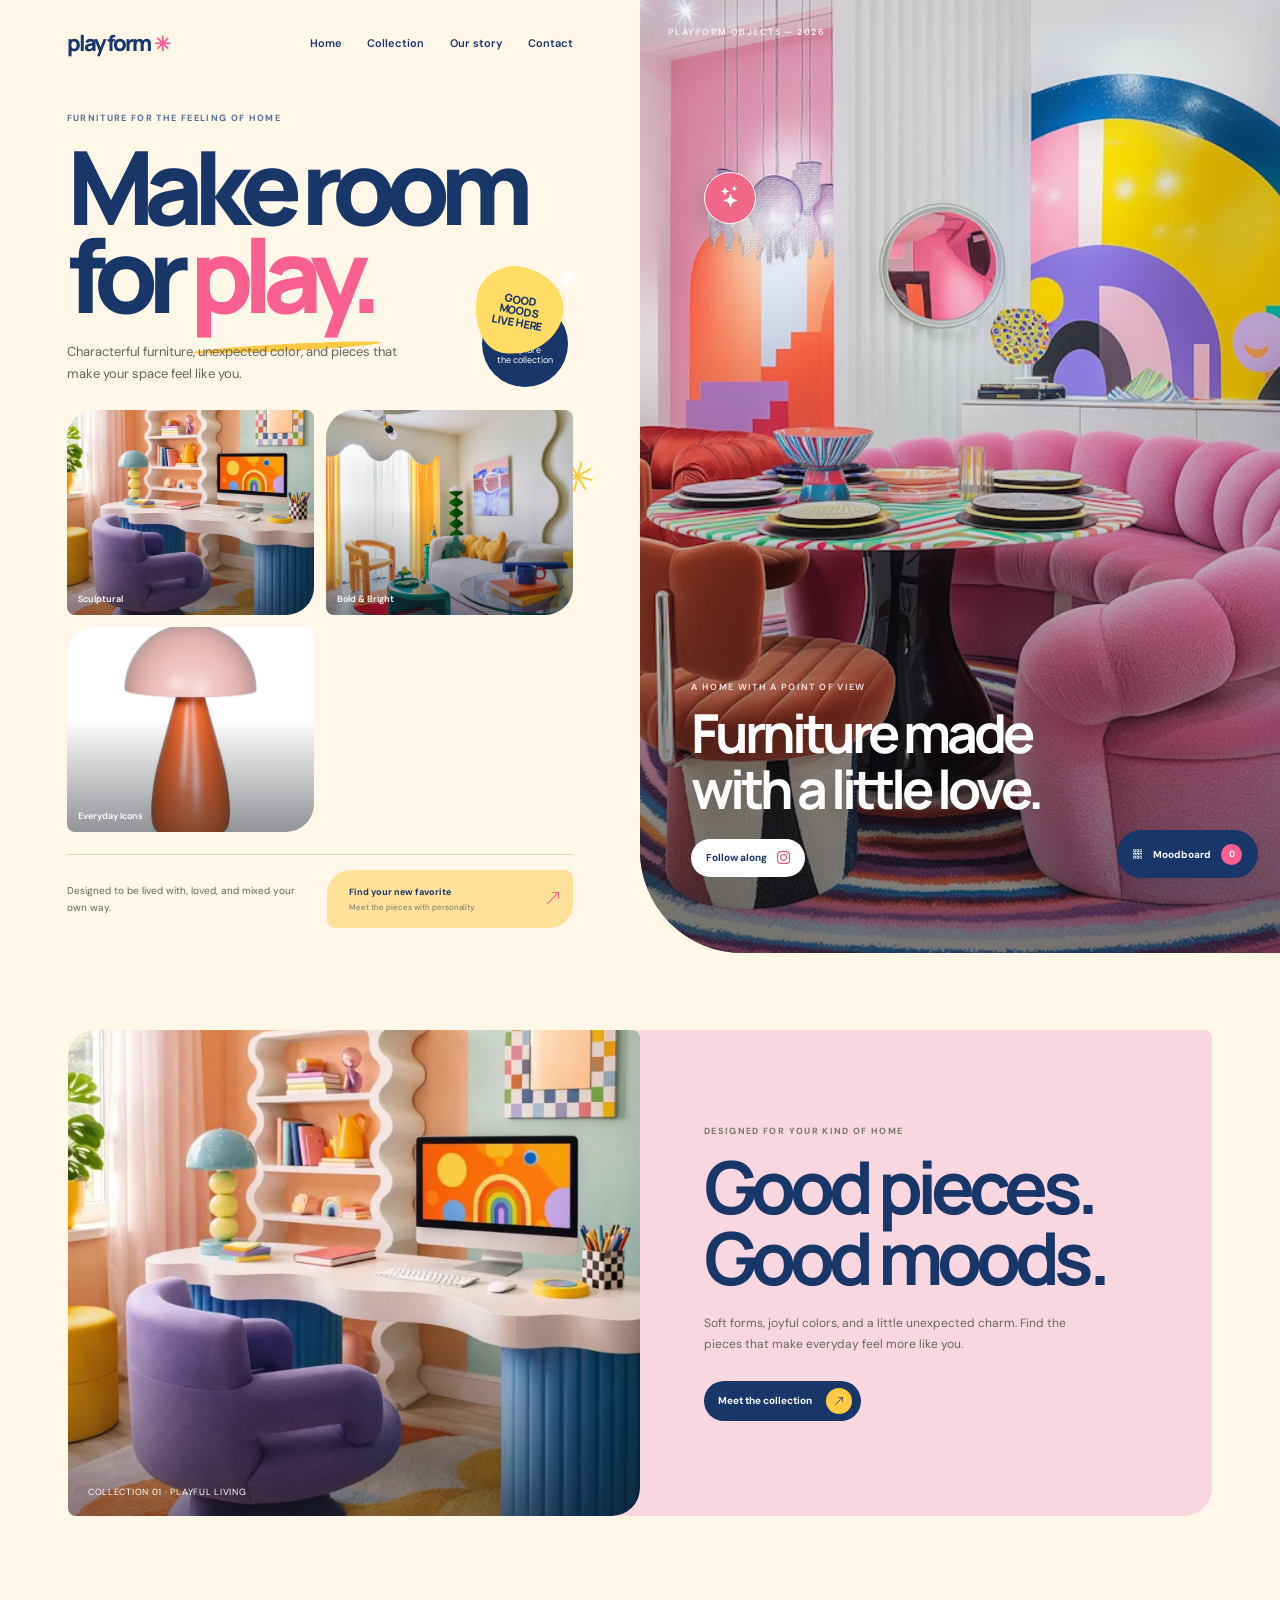
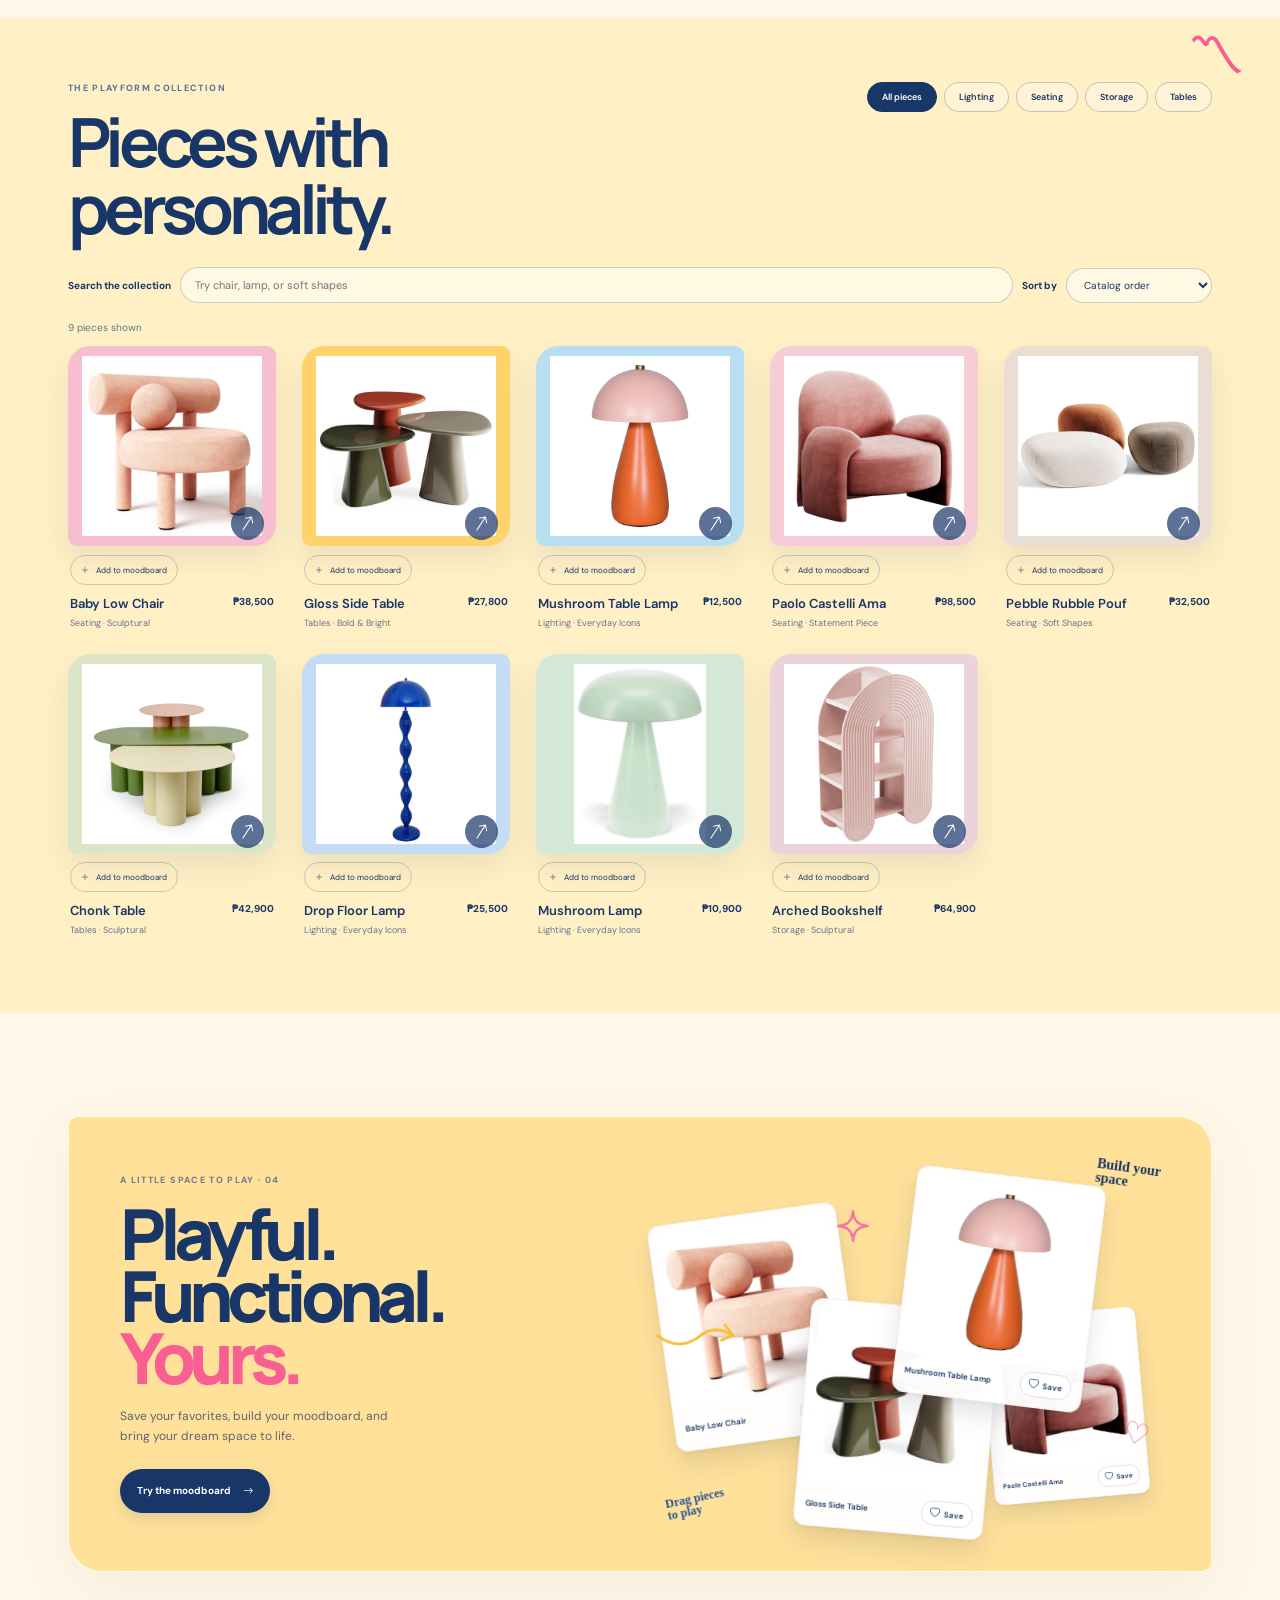
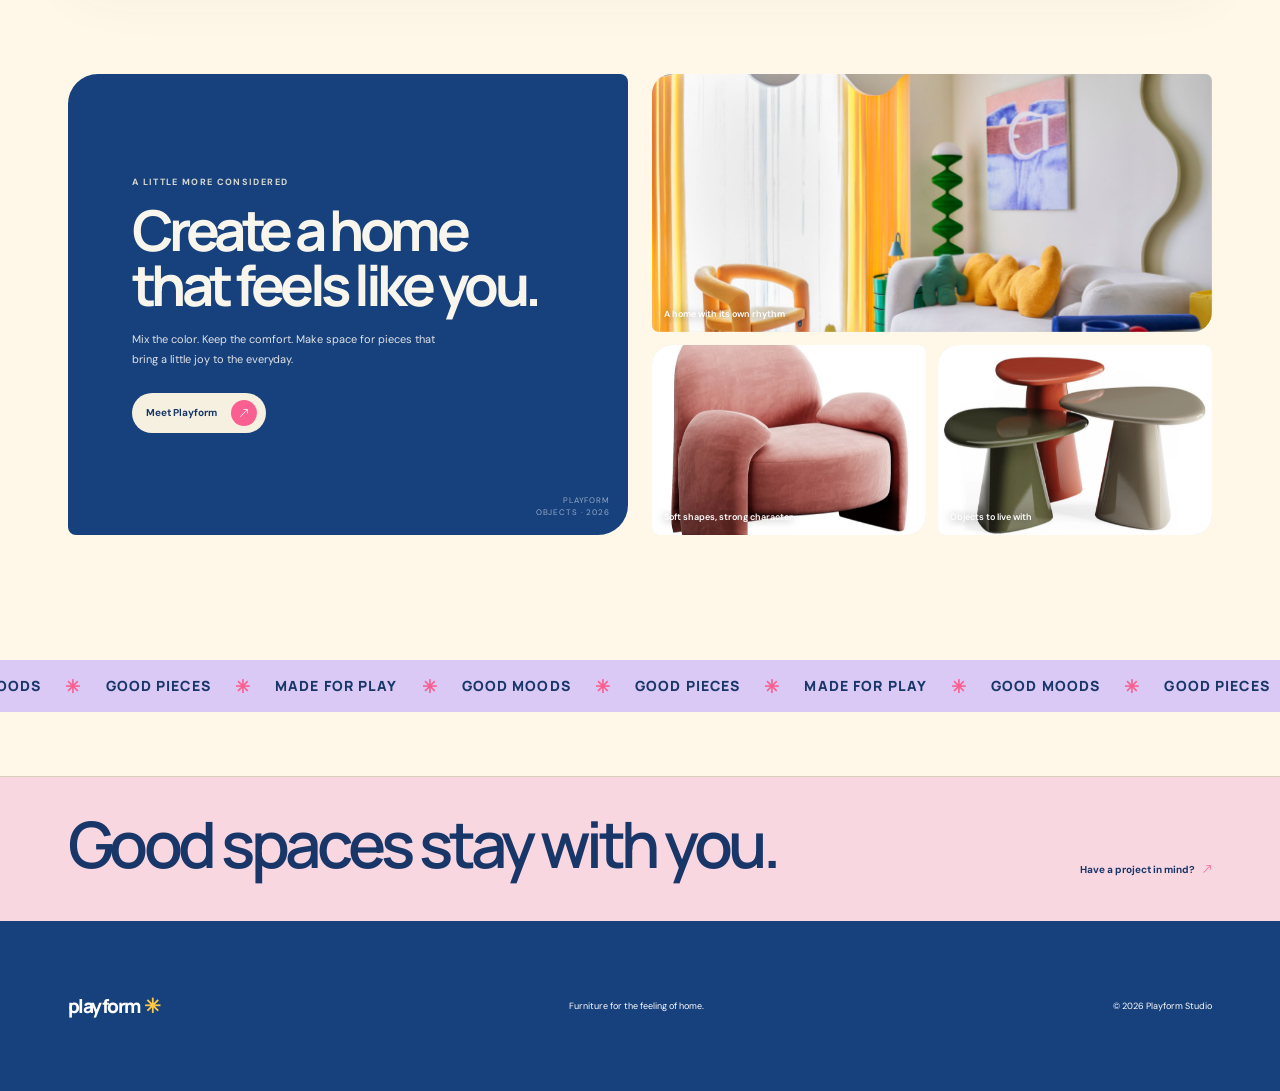
==== commit 2e33560f: "Refine hero section layout and update footer branding" ====
--- a/02-json/index.html
+++ b/02-json/index.html
@@ -34,7 +34,6 @@
         </div>
         <span class="hero-sticker">GOOD<br />MOODS<br />LIVE HERE <i>✳</i></span>
         <span class="hero-doodle hero-doodle-one" aria-hidden="true">✳</span>
-        <span class="hero-doodle hero-doodle-two" aria-hidden="true">〰</span>
         <div class="hero-feature-grid" id="heroFeatureGrid"></div>
         <div class="hero-support-row">
           <p>Designed to be lived with, loved, and mixed your own way.</p>
@@ -45,7 +44,7 @@
         <img src="Assets/Interior/Ecletic Interior Design.png" alt="Colorful interior filled with playful furniture" />
         <button class="drag-star" type="button" aria-label="Discover a surprise furniture piece" title="Click for a surprise piece · drag me"><i class="bi bi-stars"></i></button>
         <div class="hero-image-shade"></div>
-        <div class="hero-image-label"><span>PLAYFORM OBJECTS — 2026</span><span>01 / 04</span></div>
+        <div class="hero-image-label"><span>PLAYFORM OBJECTS — 2026</span></div>
         <div class="hero-editorial"><p class="eyebrow">A home with a point of view</p><h2>Furniture made<br />with a little love.</h2><a class="follow-pill" href="https://instagram.com" target="_blank" rel="noreferrer">Follow along <i class="bi bi-instagram"></i></a></div>
       </div>
     </section>
@@ -53,7 +52,7 @@
     <div class="lower-content" id="work">
       <section class="collection-intro" aria-labelledby="collectionIntroTitle">
         <div class="intro-photo"><img src="Assets/Interior/Playful Interior Design.webp" alt="Colorful home office with sculptural furniture and playful decor" loading="lazy" /><span>Collection 01 · Playful living</span></div>
-        <div class="intro-copy"><p class="eyebrow">Designed for your kind of home</p><h2 id="collectionIntroTitle">Good pieces.<br />Good moods.</h2><p>Soft forms, joyful colors, and a little unexpected charm. Find the pieces that make everyday feel more like you.</p><a class="round-link" href="#shopTitle">Meet the collection <i class="bi bi-arrow-up-right"></i></a><span class="intro-index">01 — 04</span></div>
+        <div class="intro-copy"><p class="eyebrow">Designed for your kind of home</p><h2 id="collectionIntroTitle">Good pieces.<br />Good moods.</h2><p>Soft forms, joyful colors, and a little unexpected charm. Find the pieces that make everyday feel more like you.</p><a class="round-link" href="#shopTitle">Meet the collection <i class="bi bi-arrow-up-right"></i></a></div>
       </section>
 
       <section class="shop-section" aria-labelledby="shopTitle">
@@ -108,7 +107,7 @@
   </main>
 
   <footer class="site-footer">
-    <a class="wordmark" href="#top">playform<span>®</span></a>
+    <a class="wordmark" href="#top">playform<span>✳</span></a>
     <span>Furniture for the feeling of home.</span>
     <span>© 2026 Playform Studio</span>
   </footer>
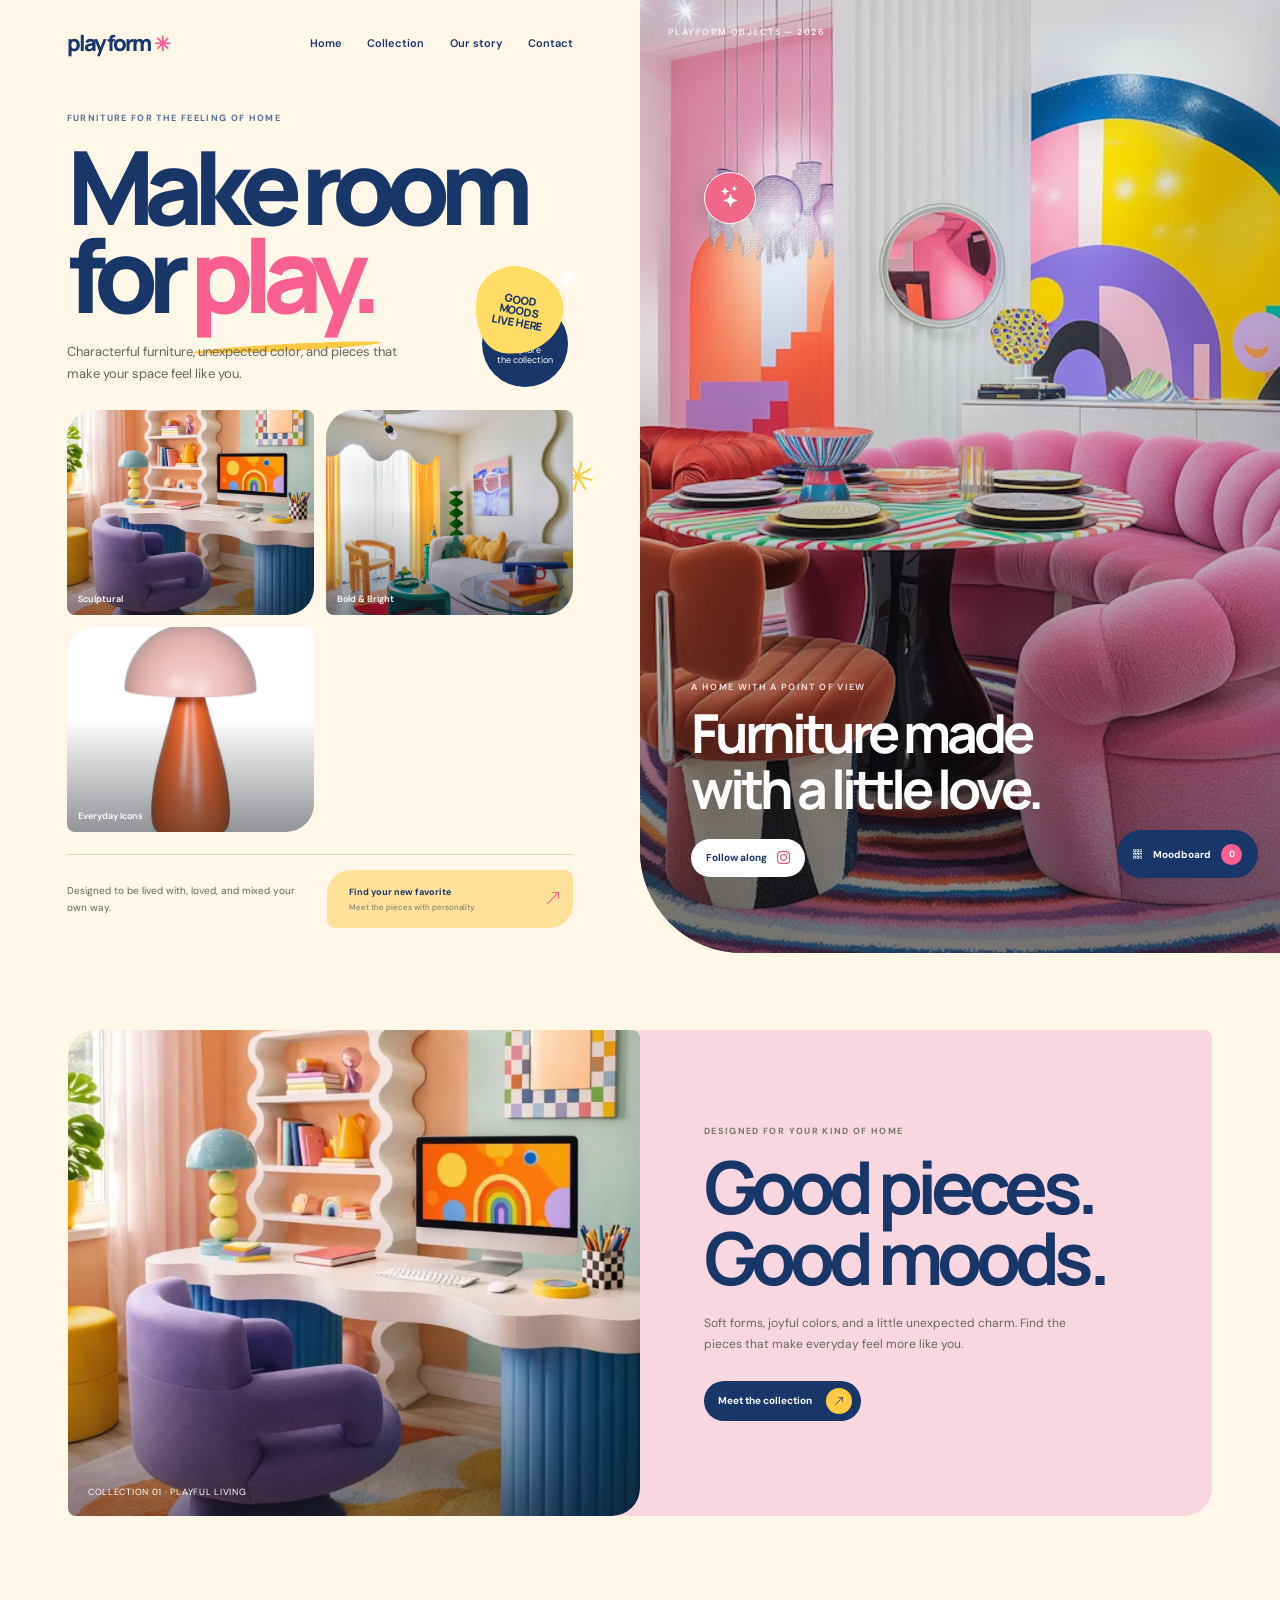
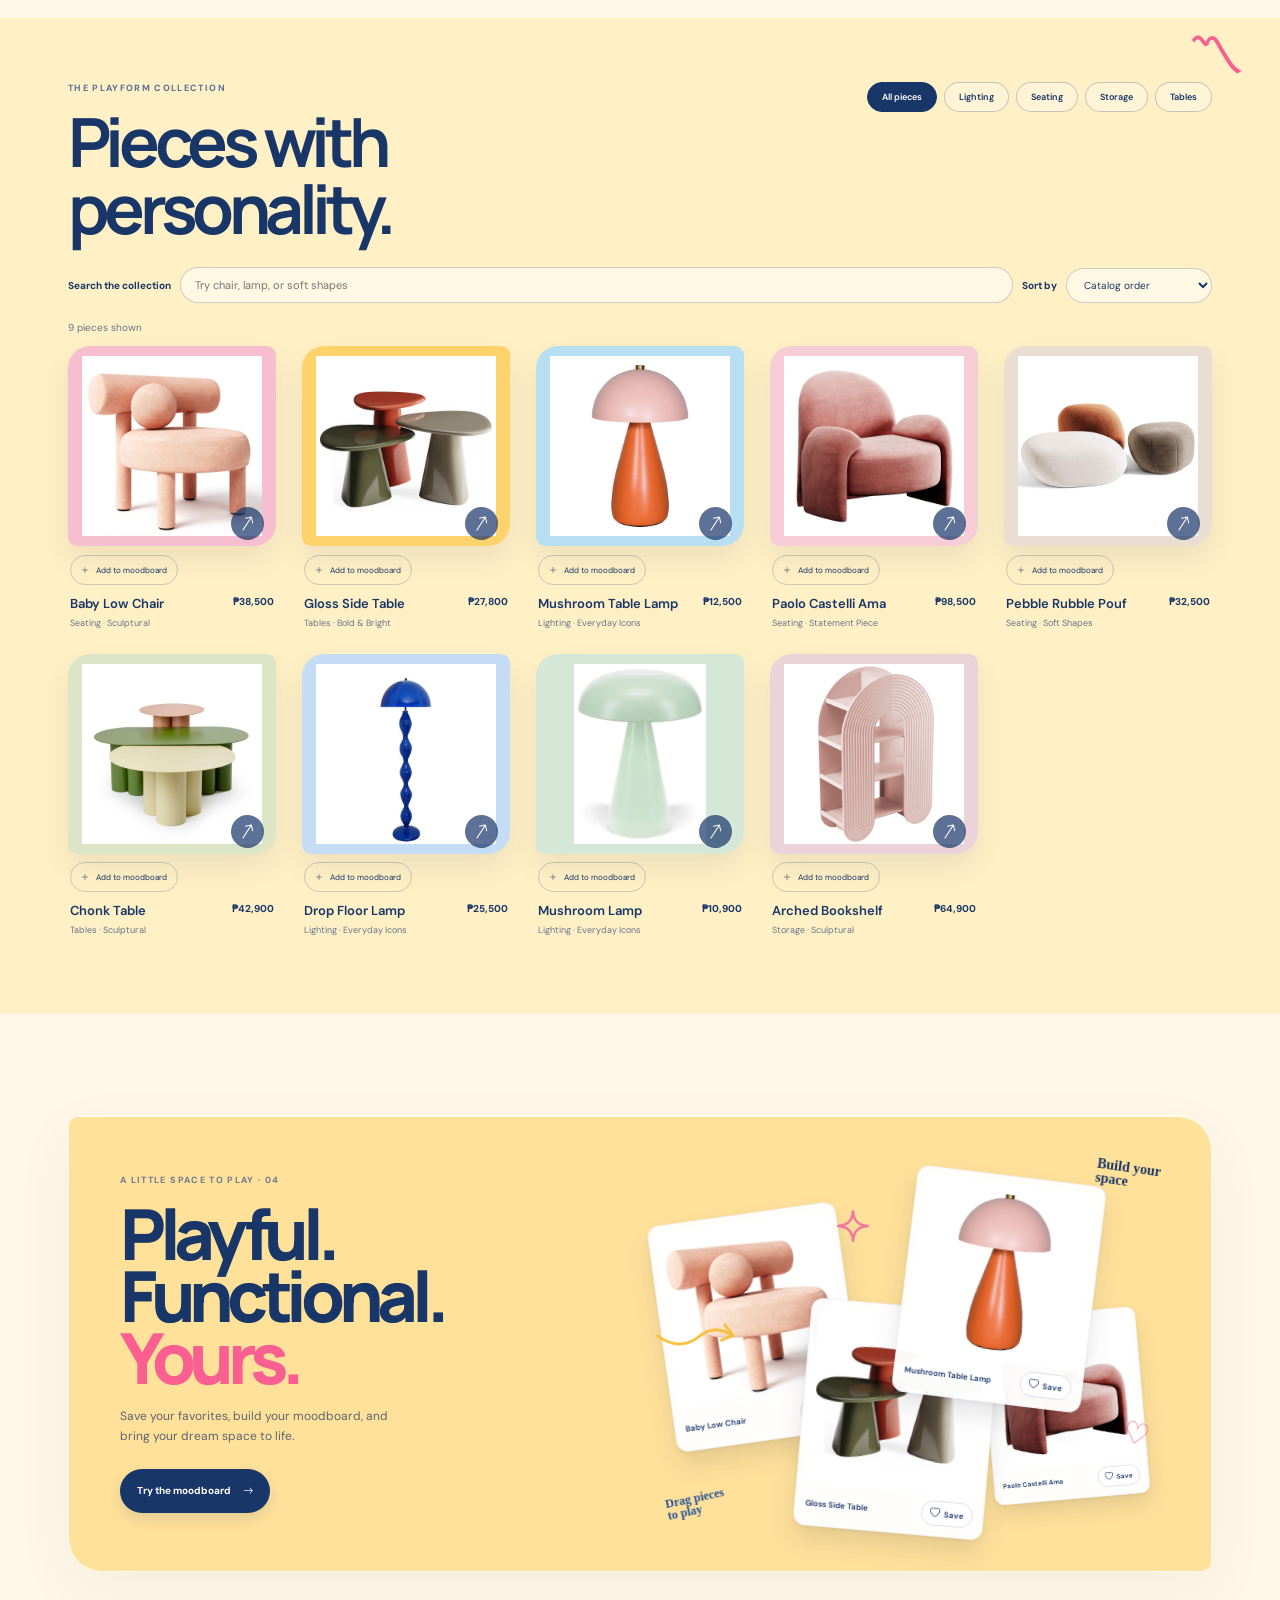
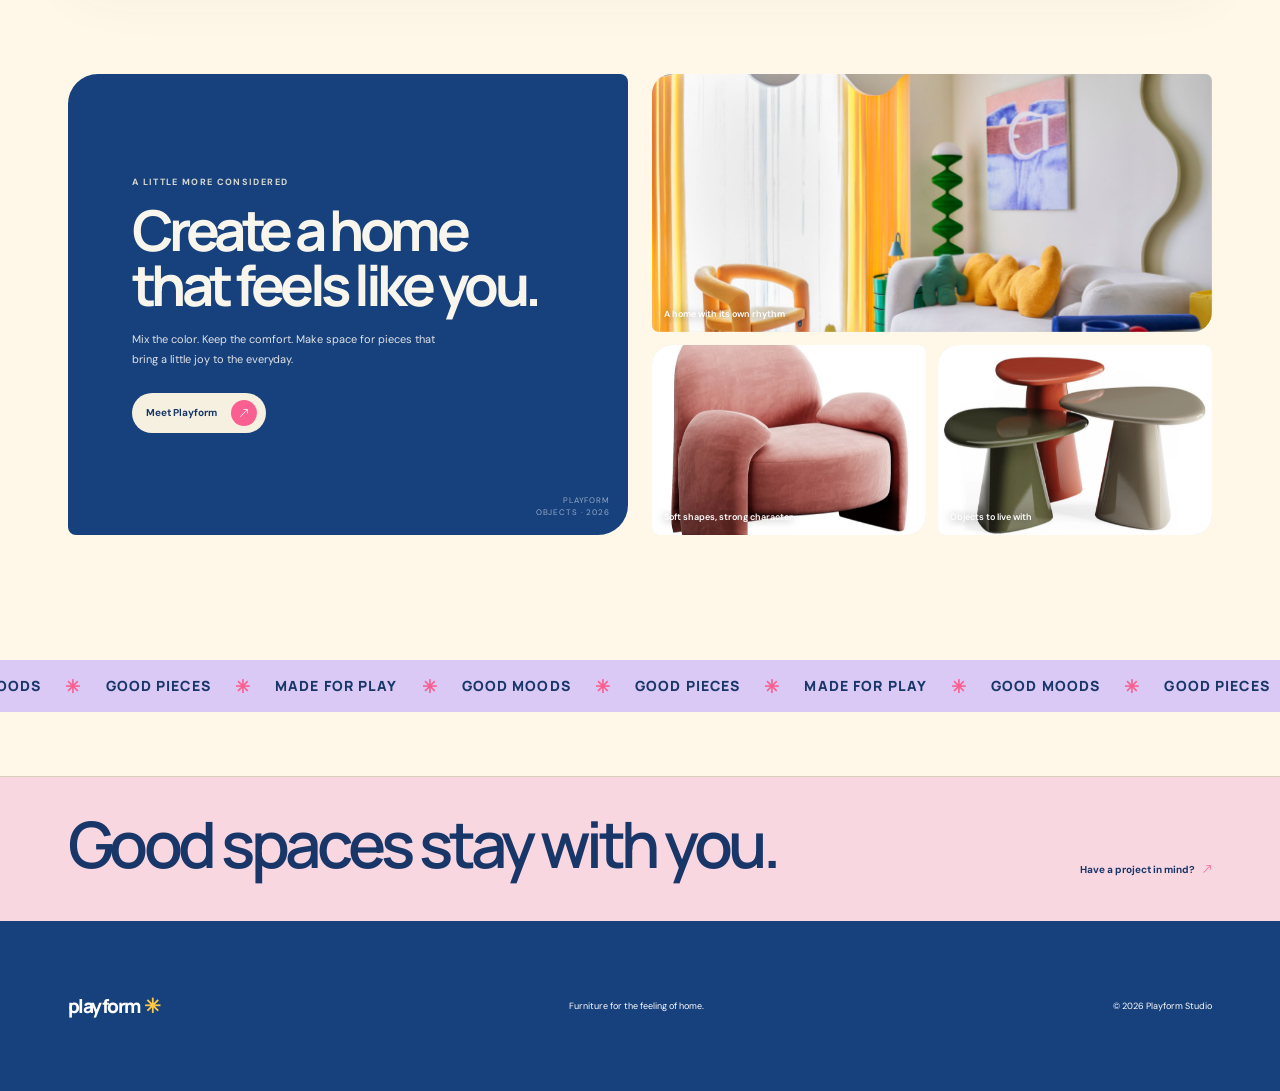
==== commit db359ae0: "Refactor HTML structure for improved readability and maintainability" ====
--- a/02-json/index.html
+++ b/02-json/index.html
@@ -1,5 +1,6 @@
 <!DOCTYPE html>
 <html lang="en">
+
 <head>
   <meta charset="UTF-8" />
   <meta name="viewport" content="width=device-width, initial-scale=1.0" />
@@ -8,10 +9,13 @@
   <title>Playform — Spaces with a point of view</title>
   <link rel="preconnect" href="https://fonts.googleapis.com" />
   <link rel="preconnect" href="https://fonts.gstatic.com" crossorigin />
-  <link href="https://fonts.googleapis.com/css2?family=DM+Sans:wght@400;500;600;700&family=Manrope:wght@400;500;600;700;800&display=swap" rel="stylesheet" />
+  <link
+    href="https://fonts.googleapis.com/css2?family=DM+Sans:wght@400;500;600;700&family=Manrope:wght@400;500;600;700;800&display=swap"
+    rel="stylesheet" />
   <link rel="stylesheet" href="https://cdn.jsdelivr.net/npm/bootstrap-icons@1.11.1/font/bootstrap-icons.css" />
   <link rel="stylesheet" href="style.css" />
 </head>
+
 <body>
   <main id="top">
     <section class="hero-section" id="about">
@@ -29,76 +33,122 @@
         <div class="hero-heading-row">
           <p class="eyebrow">Furniture for the feeling of home</p>
           <h1>Make room<br />for <span>play.</span></h1>
-          <p class="hero-intro">Characterful furniture, unexpected color, and pieces that make your space feel like you.</p>
-          <a class="collection-bubble" href="#work"><i class="bi bi-arrow-down-right"></i><span>Explore<br />the collection</span></a>
+          <p class="hero-intro">Characterful furniture, unexpected color, and pieces that make your space feel like you.
+          </p>
+          <a class="collection-bubble" href="#work"><i class="bi bi-arrow-down-right"></i><span>Explore<br />the
+              collection</span></a>
         </div>
         <span class="hero-sticker">GOOD<br />MOODS<br />LIVE HERE <i>✳</i></span>
         <span class="hero-doodle hero-doodle-one" aria-hidden="true">✳</span>
         <div class="hero-feature-grid" id="heroFeatureGrid"></div>
         <div class="hero-support-row">
           <p>Designed to be lived with, loved, and mixed your own way.</p>
-          <a class="scan-card" href="#work"><span class="scan-icon"></span><span><strong>Find your new favorite</strong><small>Meet the pieces with personality.</small></span><i class="bi bi-arrow-up-right scan-arrow"></i></a>
+          <a class="scan-card" href="#work"><span class="scan-icon"></span><span><strong>Find your new
+                favorite</strong><small>Meet the pieces with personality.</small></span><i
+              class="bi bi-arrow-up-right scan-arrow"></i></a>
         </div>
       </div>
       <div class="hero-right">
         <img src="Assets/Interior/Ecletic Interior Design.png" alt="Colorful interior filled with playful furniture" />
-        <button class="drag-star" type="button" aria-label="Discover a surprise furniture piece" title="Click for a surprise piece · drag me"><i class="bi bi-stars"></i></button>
+        <button class="drag-star" type="button" aria-label="Discover a surprise furniture piece"
+          title="Click for a surprise piece · drag me"><i class="bi bi-stars"></i></button>
         <div class="hero-image-shade"></div>
         <div class="hero-image-label"><span>PLAYFORM OBJECTS — 2026</span></div>
-        <div class="hero-editorial"><p class="eyebrow">A home with a point of view</p><h2>Furniture made<br />with a little love.</h2><a class="follow-pill" href="https://instagram.com" target="_blank" rel="noreferrer">Follow along <i class="bi bi-instagram"></i></a></div>
+        <div class="hero-editorial">
+          <p class="eyebrow">A home with a point of view</p>
+          <h2>Furniture made<br />with a little love.</h2><a class="follow-pill" href="https://instagram.com"
+            target="_blank" rel="noreferrer">Follow along <i class="bi bi-instagram"></i></a>
+        </div>
       </div>
     </section>
 
     <div class="lower-content" id="work">
       <section class="collection-intro" aria-labelledby="collectionIntroTitle">
-        <div class="intro-photo"><img src="Assets/Interior/Playful Interior Design.webp" alt="Colorful home office with sculptural furniture and playful decor" loading="lazy" /><span>Collection 01 · Playful living</span></div>
-        <div class="intro-copy"><p class="eyebrow">Designed for your kind of home</p><h2 id="collectionIntroTitle">Good pieces.<br />Good moods.</h2><p>Soft forms, joyful colors, and a little unexpected charm. Find the pieces that make everyday feel more like you.</p><a class="round-link" href="#shopTitle">Meet the collection <i class="bi bi-arrow-up-right"></i></a></div>
+        <div class="intro-photo"><img src="Assets/Interior/Playful Interior Design.webp"
+            alt="Colorful home office with sculptural furniture and playful decor" loading="lazy" /><span>Collection 01
+            · Playful living</span></div>
+        <div class="intro-copy">
+          <p class="eyebrow">Designed for your kind of home</p>
+          <h2 id="collectionIntroTitle">Good pieces.<br />Good moods.</h2>
+          <p>Soft forms, joyful colors, and a little unexpected charm. Find the pieces that make everyday feel more like
+            you.</p><a class="round-link" href="#shopTitle">Meet the collection <i class="bi bi-arrow-up-right"></i></a>
+        </div>
       </section>
 
       <section class="shop-section" aria-labelledby="shopTitle">
         <div class="shop-shell">
-        <div class="shop-heading">
-          <div><p class="eyebrow">The Playform collection</p><h2 id="shopTitle">Pieces with<br />personality.</h2></div>
-          <div class="category-filters" role="group" aria-label="Filter furniture"></div>
-        </div>
-        <div class="catalog-controls">
-          <label class="catalog-search-label" for="catalogSearch">Search the collection</label>
-          <input class="catalog-search" id="catalogSearch" type="search" placeholder="Try chair, lamp, or soft shapes" autocomplete="off" />
-          <label class="catalog-sort-label" for="catalogSort">Sort by</label>
-          <select class="catalog-sort" id="catalogSort">
-            <option value="catalog">Catalog order</option>
-            <option value="price-ascending">Price: low to high</option>
-            <option value="price-descending">Price: high to low</option>
-          </select>
-        </div>
-        <p class="catalog-status" role="status" aria-live="polite"></p>
-        <div class="shop-grid" aria-live="polite" aria-busy="true"></div>
+          <div class="shop-heading">
+            <div>
+              <p class="eyebrow">The Playform collection</p>
+              <h2 id="shopTitle">Pieces with<br />personality.</h2>
+            </div>
+            <div class="category-filters" role="group" aria-label="Filter furniture"></div>
+          </div>
+          <div class="catalog-controls">
+            <label class="catalog-search-label" for="catalogSearch">Search the collection</label>
+            <input class="catalog-search" id="catalogSearch" type="search" placeholder="Try chair, lamp, or soft shapes"
+              autocomplete="off" />
+            <label class="catalog-sort-label" for="catalogSort">Sort by</label>
+            <select class="catalog-sort" id="catalogSort">
+              <option value="catalog">Catalog order</option>
+              <option value="price-ascending">Price: low to high</option>
+              <option value="price-descending">Price: high to low</option>
+            </select>
+          </div>
+          <p class="catalog-status" role="status" aria-live="polite"></p>
+          <div class="shop-grid" aria-live="polite" aria-busy="true"></div>
         </div>
       </section>
 
       <section class="build-section" aria-labelledby="buildTitle">
-        <div class="build-copy"><p class="eyebrow">A little space to play · 04</p><h2 id="buildTitle">Playful.<br />Functional.<br /><span>Yours.</span></h2><p>Save your favorites, build your moodboard, and bring your dream space to life.</p><button class="build-cta" type="button" onclick="document.querySelector('.moodboard-toggle').click()">Try the moodboard <i class="bi bi-arrow-right"></i></button></div>
+        <div class="build-copy">
+          <p class="eyebrow">A little space to play · 04</p>
+          <h2 id="buildTitle">Playful.<br />Functional.<br /><span>Yours.</span></h2>
+          <p>Save your favorites, build your moodboard, and bring your dream space to life.</p><button class="build-cta"
+            type="button" onclick="document.querySelector('.moodboard-toggle').click()">Try the moodboard <i
+              class="bi bi-arrow-right"></i></button>
+        </div>
         <div class="build-stage" role="group" aria-label="Playform furniture collage">
           <div class="build-object-layer"></div>
           <span class="build-note build-note-top" aria-hidden="true">Build your<br />space</span>
           <span class="build-note build-note-side" aria-hidden="true">Drag pieces<br />to play</span>
-          <svg class="build-doodle build-arrow" viewBox="0 0 120 70" aria-hidden="true"><path d="M5 53C35 62 53 50 63 35S87 13 108 18M94 7l16 11-14 12" /></svg>
-          <svg class="build-doodle build-sparkle" viewBox="0 0 50 50" aria-hidden="true"><path d="M25 2C26 17 33 24 48 25 33 26 26 33 25 48 24 33 17 26 2 25 17 24 24 17 25 2Z" /></svg>
+          <svg class="build-doodle build-arrow" viewBox="0 0 120 70" aria-hidden="true">
+            <path d="M5 53C35 62 53 50 63 35S87 13 108 18M94 7l16 11-14 12" />
+          </svg>
+          <svg class="build-doodle build-sparkle" viewBox="0 0 50 50" aria-hidden="true">
+            <path d="M25 2C26 17 33 24 48 25 33 26 26 33 25 48 24 33 17 26 2 25 17 24 24 17 25 2Z" />
+          </svg>
           <span class="build-heart-doodle" aria-hidden="true">♡</span>
         </div>
       </section>
 
       <section class="editorial-grid" id="story" aria-label="Playform design story">
-        <div class="editorial-statement"><p class="eyebrow">A little more considered</p><h2>Create a home<br />that feels like you.</h2><p>Mix the color. Keep the comfort. Make space for pieces that bring a little joy to the everyday.</p><a class="round-link" href="mailto:hello@playform.studio">Meet Playform <i class="bi bi-arrow-up-right"></i></a><span class="editorial-stamp">PLAYFORM<br />OBJECTS · 2026</span></div>
+        <div class="editorial-statement">
+          <p class="eyebrow">A little more considered</p>
+          <h2>Create a home<br />that feels like you.</h2>
+          <p>Mix the color. Keep the comfort. Make space for pieces that bring a little joy to the everyday.</p><a
+            class="round-link" href="mailto:hello@playform.studio">Meet Playform <i
+              class="bi bi-arrow-up-right"></i></a><span class="editorial-stamp">PLAYFORM<br />OBJECTS · 2026</span>
+        </div>
         <div class="editorial-gallery">
-          <div class="editorial-photo editorial-photo-one"><img src="Assets/Interior/Interior Design-1.jpg" alt="Colorful maximalist living room with collected furniture" loading="lazy" /><span>A home with its own rhythm</span></div>
-          <div class="editorial-photo editorial-photo-two"><img src="Assets/Seating/Paolo Castelli Ama.jpg" alt="Sculptural blush lounge chair" loading="lazy" /><span>Soft shapes, strong character</span></div>
-          <div class="editorial-photo editorial-photo-three"><img src="Assets/Tables/Gloss Side Table Christine Kroncke.jpg" alt="Glossy sculptural side tables" loading="lazy" /><span>Objects to live with</span></div>
+          <div class="editorial-photo editorial-photo-one"><img src="Assets/Interior/Interior Design-1.jpg"
+              alt="Colorful maximalist living room with collected furniture" loading="lazy" /><span>A home with its own
+              rhythm</span></div>
+          <div class="editorial-photo editorial-photo-two"><img src="Assets/Seating/Paolo Castelli Ama.jpg"
+              alt="Sculptural blush lounge chair" loading="lazy" /><span>Soft shapes, strong character</span></div>
+          <div class="editorial-photo editorial-photo-three"><img
+              src="Assets/Tables/Gloss Side Table Christine Kroncke.jpg" alt="Glossy sculptural side tables"
+              loading="lazy" /><span>Objects to live with</span></div>
         </div>
       </section>
     </div>
 
-    <div class="mood-marquee" aria-label="Good moods, good pieces, made for play"><div class="marquee-track" aria-hidden="true"><span>GOOD MOODS <i>✳</i> GOOD PIECES <i>✳</i> MADE FOR PLAY <i>✳</i> GOOD MOODS <i>✳</i> GOOD PIECES <i>✳</i> MADE FOR PLAY <i>✳</i></span><span>GOOD MOODS <i>✳</i> GOOD PIECES <i>✳</i> MADE FOR PLAY <i>✳</i> GOOD MOODS <i>✳</i> GOOD PIECES <i>✳</i> MADE FOR PLAY <i>✳</i></span></div></div>
+    <div class="mood-marquee" aria-label="Good moods, good pieces, made for play">
+      <div class="marquee-track" aria-hidden="true"><span>GOOD MOODS <i>✳</i> GOOD PIECES <i>✳</i> MADE FOR PLAY
+          <i>✳</i> GOOD MOODS <i>✳</i> GOOD PIECES <i>✳</i> MADE FOR PLAY <i>✳</i></span><span>GOOD MOODS <i>✳</i> GOOD
+          PIECES <i>✳</i> MADE FOR PLAY <i>✳</i> GOOD MOODS <i>✳</i> GOOD PIECES <i>✳</i> MADE FOR PLAY <i>✳</i></span>
+      </div>
+    </div>
 
     <section class="closing-note">
       <p>Good spaces stay with you.</p>
@@ -119,9 +169,16 @@
       <div id="modalBody"></div>
     </div>
   </div>
-  <button class="moodboard-toggle" type="button" aria-expanded="false"><i class="bi bi-grid-3x3-gap"></i><span>Moodboard</span><b>0</b></button>
+  <button class="moodboard-toggle" type="button" aria-expanded="false"><i
+      class="bi bi-grid-3x3-gap"></i><span>Moodboard</span><b>0</b></button>
   <aside class="moodboard-panel" aria-label="Your moodboard" aria-hidden="true" inert>
-    <div class="moodboard-head"><div><p class="eyebrow">Collect what feels like you</p><h2>Your moodboard</h2></div><button class="moodboard-close" type="button" aria-label="Close moodboard"><i class="bi bi-x-lg"></i></button></div>
+    <div class="moodboard-head">
+      <div>
+        <p class="eyebrow">Collect what feels like you</p>
+        <h2>Your moodboard</h2>
+      </div><button class="moodboard-close" type="button" aria-label="Close moodboard"><i
+          class="bi bi-x-lg"></i></button>
+    </div>
     <p class="moodboard-empty">Your board is waiting for a little personality. Add pieces you love.</p>
     <div class="moodboard-items"></div>
   </aside>
@@ -607,4 +664,5 @@
     });
   </script>
 </body>
-</html>
+
+</html>
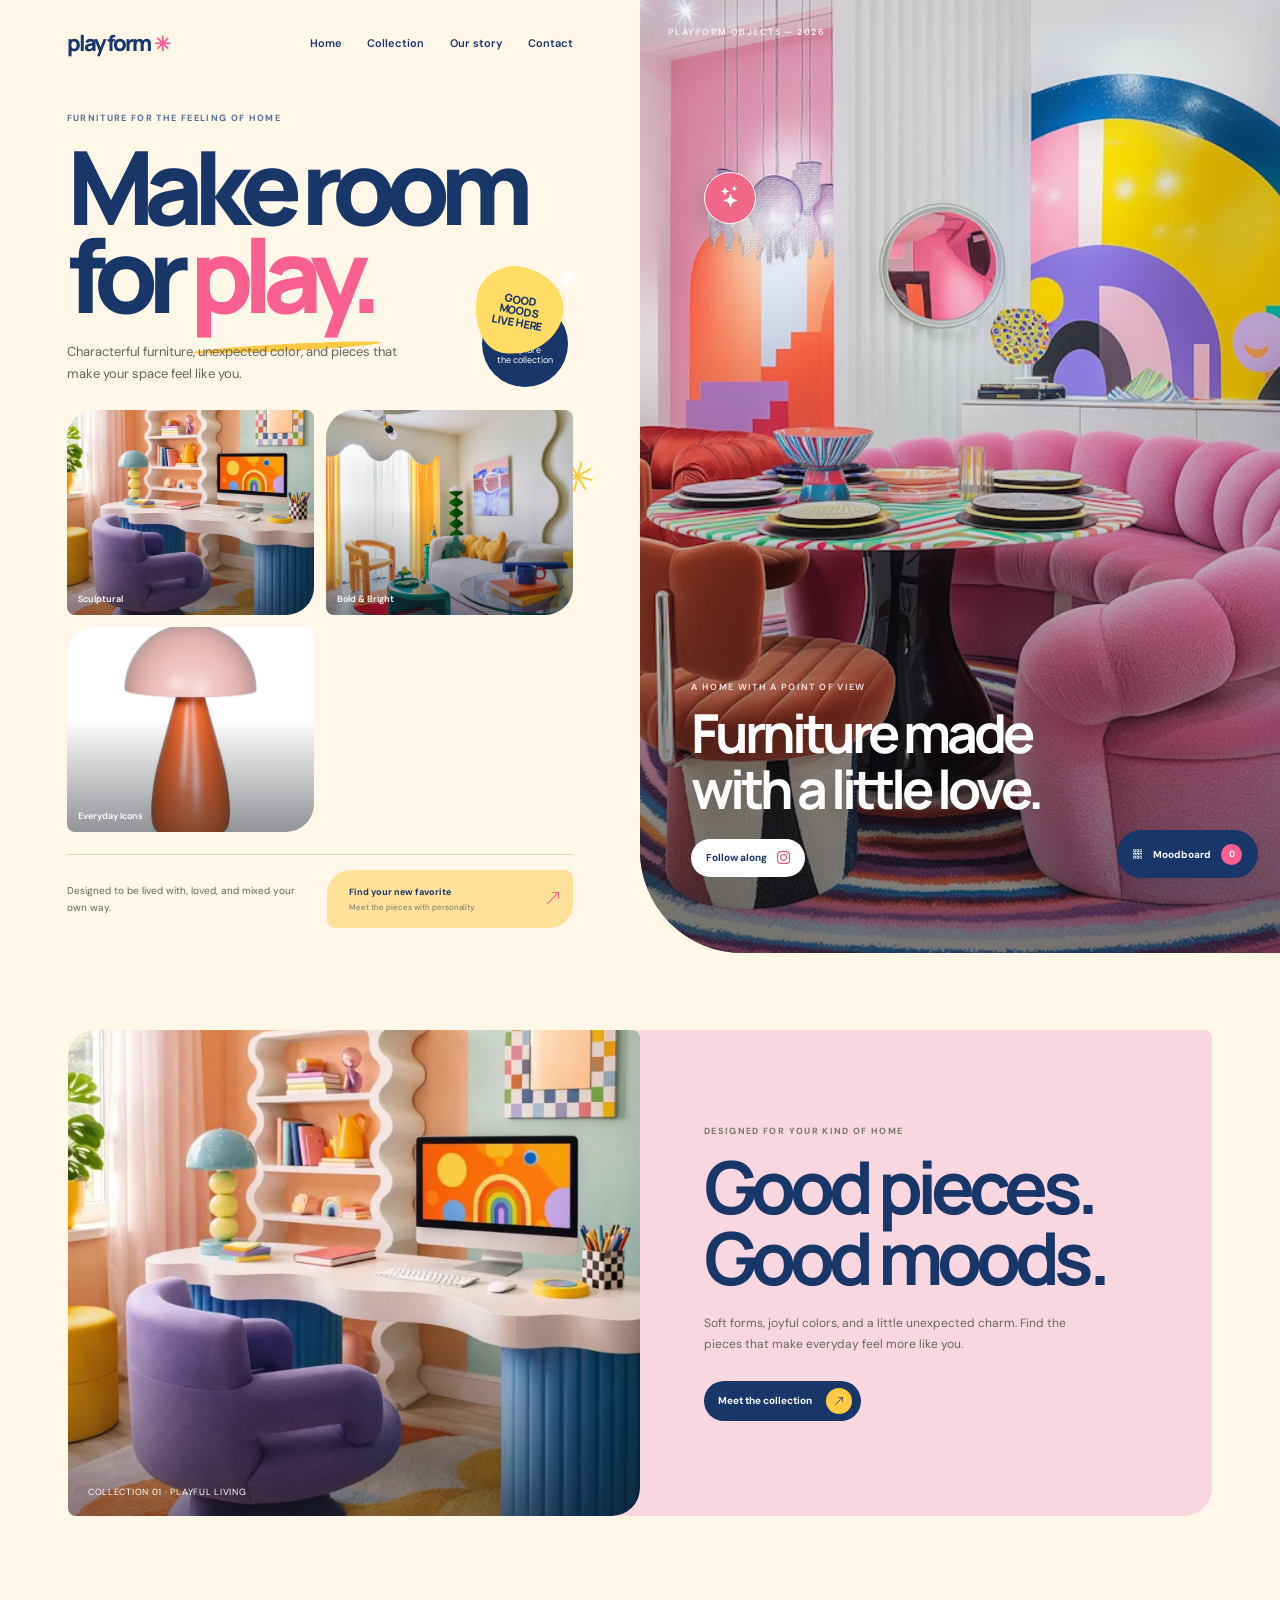
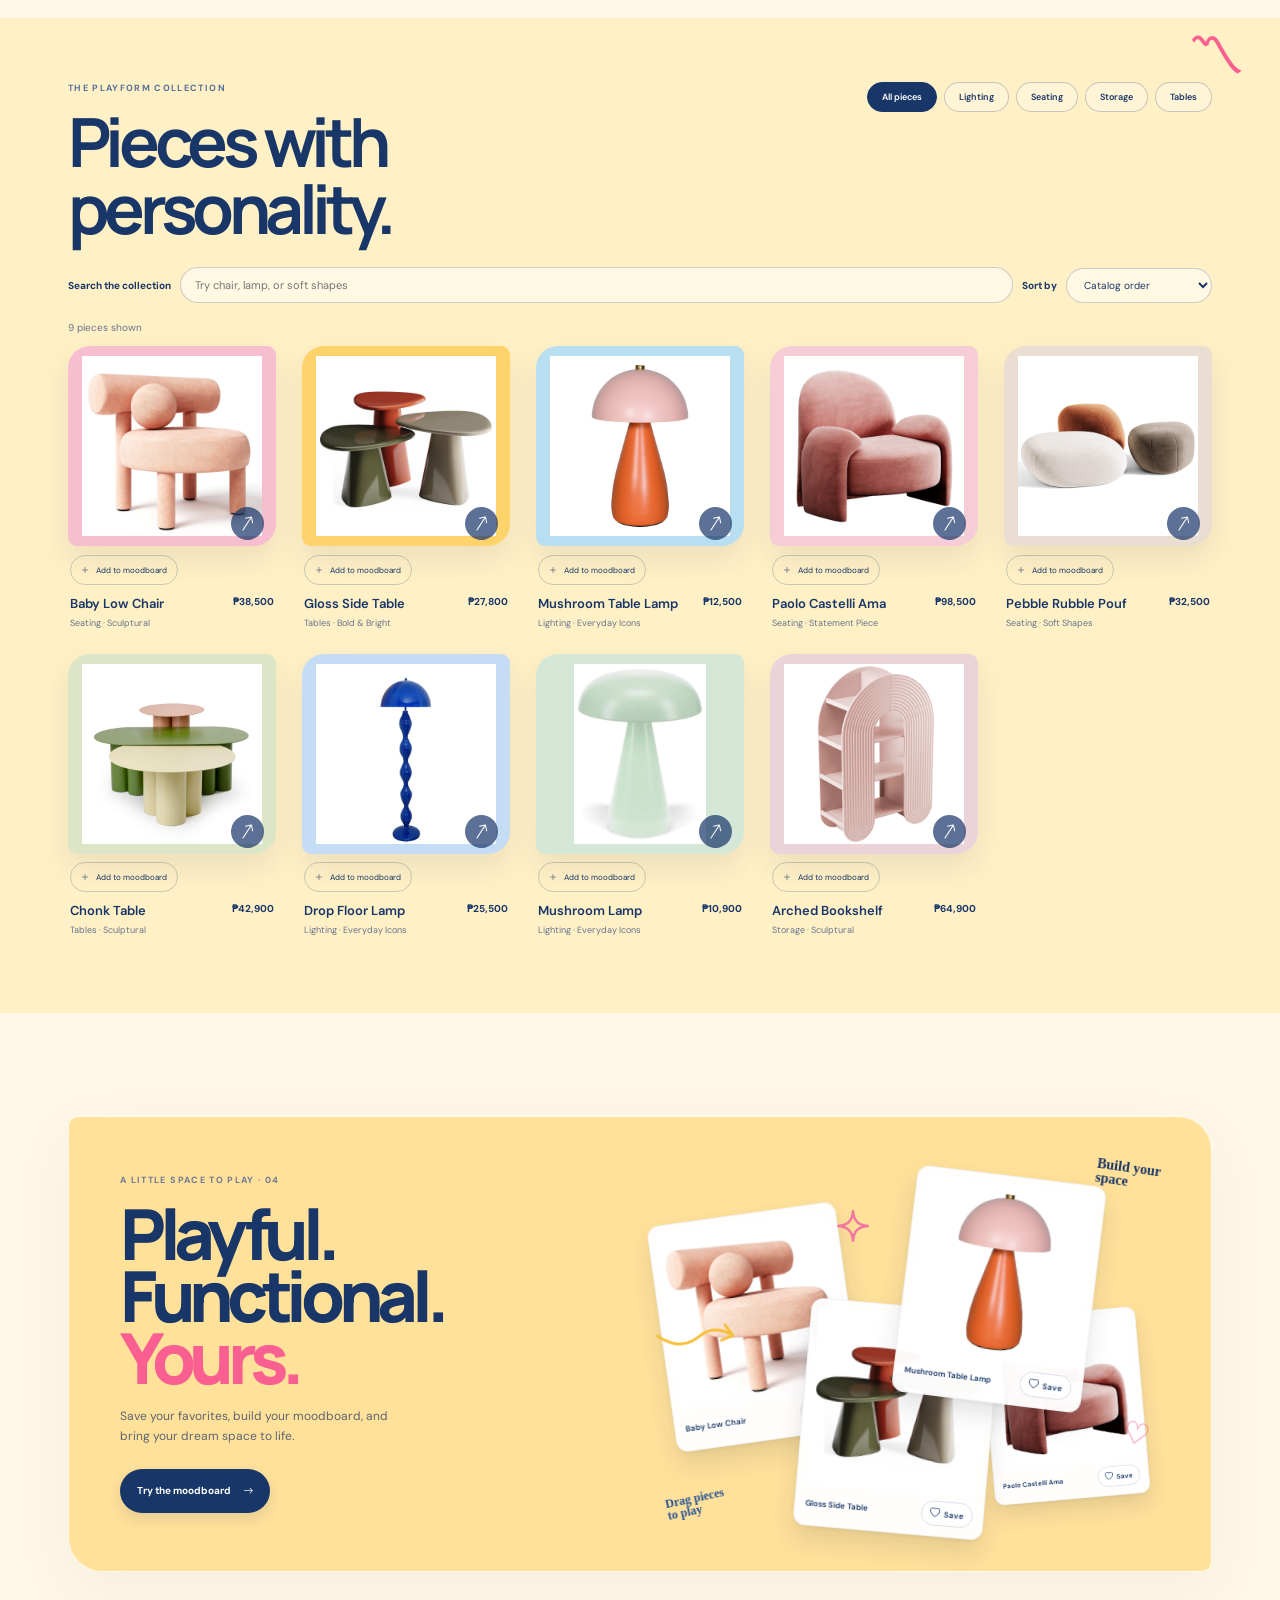
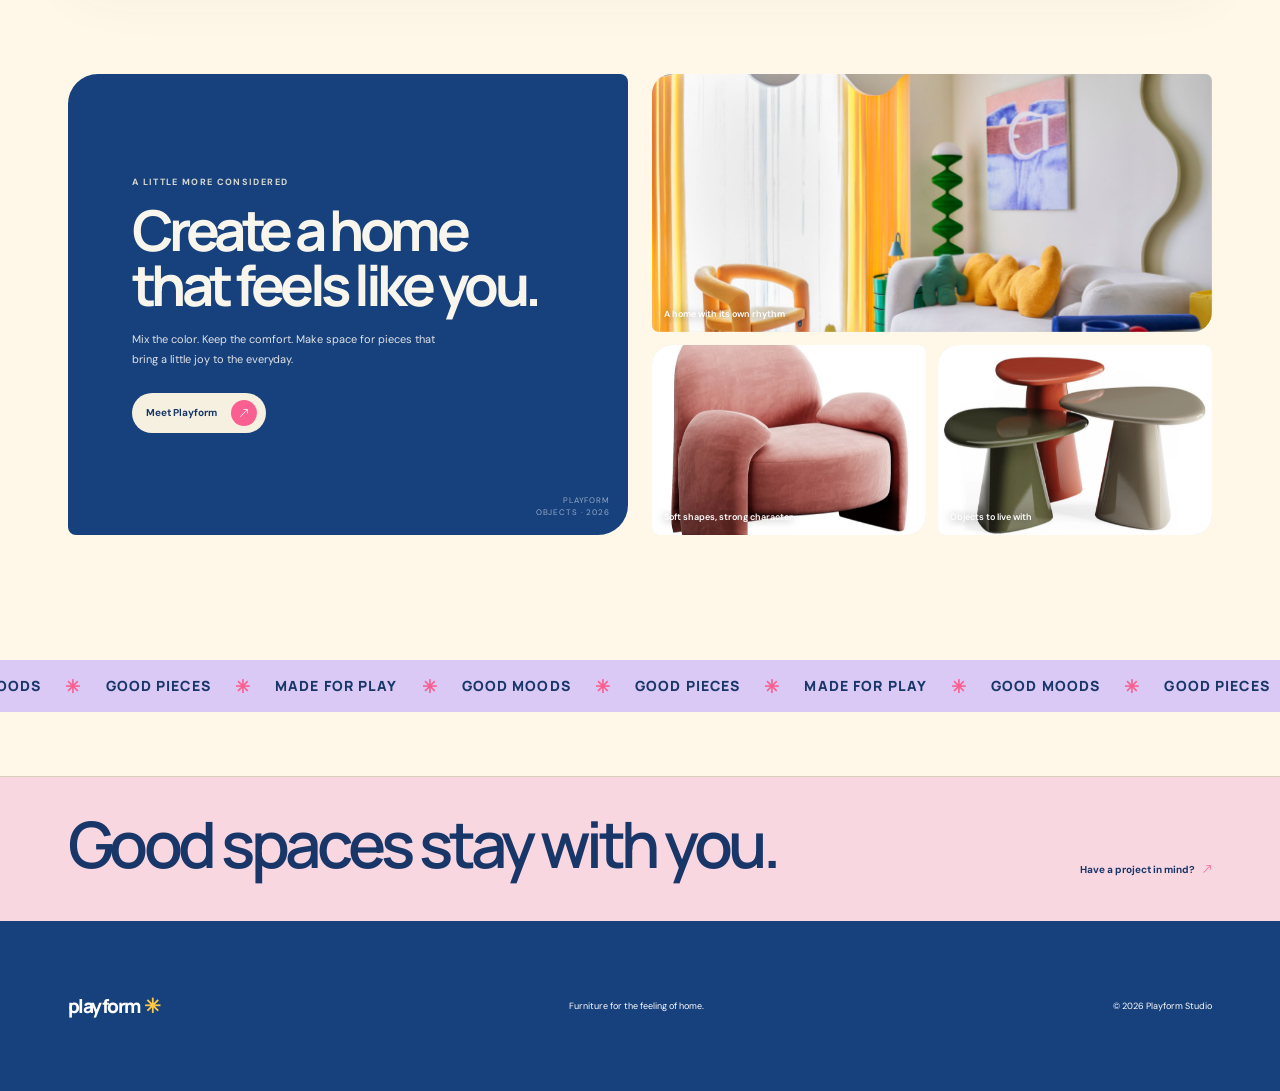
==== commit f7e2be14: "Refactor code structure for improved readability and maintainability" ====
--- a/02-json/index.html
+++ b/02-json/index.html
@@ -143,10 +143,14 @@
       </section>
     </div>
 
+    <!-- Cleaned Marquee Structure -->
     <div class="mood-marquee" aria-label="Good moods, good pieces, made for play">
-      <div class="marquee-track" aria-hidden="true"><span>GOOD MOODS <i>✳</i> GOOD PIECES <i>✳</i> MADE FOR PLAY
-          <i>✳</i> GOOD MOODS <i>✳</i> GOOD PIECES <i>✳</i> MADE FOR PLAY <i>✳</i></span><span>GOOD MOODS <i>✳</i> GOOD
-          PIECES <i>✳</i> MADE FOR PLAY <i>✳</i> GOOD MOODS <i>✳</i> GOOD PIECES <i>✳</i> MADE FOR PLAY <i>✳</i></span>
+      <div class="marquee-track" aria-hidden="true">
+        <div class="marquee-content">
+          <span>GOOD MOODS <i>✳</i></span>
+          <span>GOOD PIECES <i>✳</i></span>
+          <span>MADE FOR PLAY <i>✳</i></span>
+        </div>
       </div>
     </div>
 
@@ -662,6 +666,16 @@
       document.querySelector('.hero-nav').classList.toggle('nav-open', !open);
       menuButton.innerHTML = `<i class="bi ${open ? 'bi-list' : 'bi-x-lg'}"></i>`;
     });
+
+    // Automatic Marquee Item Duplication
+    const marqueeTrack = document.querySelector('.mood-marquee .marquee-track');
+    const marqueeContent = document.querySelector('.mood-marquee .marquee-content');
+
+    if (marqueeTrack && marqueeContent) {
+      for (let i = 0; i < 4; i++) {
+        marqueeTrack.appendChild(marqueeContent.cloneNode(true));
+      }
+    }
   </script>
 </body>
 
--- a/02-json/style.css
+++ b/02-json/style.css
@@ -14,451 +14,2633 @@
   --display: 'Manrope', sans-serif;
 }
 
-* { box-sizing: border-box; }
-html { scroll-behavior: smooth; }
-body { margin: 0; overflow-x: hidden; background: var(--paper); color: var(--text); font-family: var(--sans); -webkit-font-smoothing: antialiased; }
-body.modal-open { overflow: hidden; }
-a { color: inherit; text-decoration: none; }
-button { color: inherit; font: inherit; }
-img { display: block; max-width: 100%; }
-main { width: 100%; }
-.eyebrow { margin: 0 0 14px; color: var(--muted); font-size: 9px; font-weight: 700; letter-spacing: .15em; text-transform: uppercase; }
+* {
+  box-sizing: border-box;
+}
+
+html {
+  scroll-behavior: smooth;
+}
+
+body {
+  margin: 0;
+  overflow-x: hidden;
+  background: var(--paper);
+  color: var(--text);
+  font-family: var(--sans);
+  -webkit-font-smoothing: antialiased;
+}
+
+body.modal-open {
+  overflow: hidden;
+}
+
+a {
+  color: inherit;
+  text-decoration: none;
+}
+
+button {
+  color: inherit;
+  font: inherit;
+}
+
+img {
+  display: block;
+  max-width: 100%;
+}
+
+main {
+  width: 100%;
+}
+
+.eyebrow {
+  margin: 0 0 14px;
+  color: var(--muted);
+  font-size: 9px;
+  font-weight: 700;
+  letter-spacing: .15em;
+  text-transform: uppercase;
+}
 
 /* Split editorial hero */
-.hero-section { display: grid; min-height: min(900px, 100svh); grid-template-columns: 1fr 1fr; background: var(--paper); }
-.hero-left { display: flex; min-height: min(900px, 100svh); flex-direction: column; padding: 30px clamp(28px, 5.2vw, 82px) 30px max(28px, calc((100vw - 1500px) / 2)); }
-.hero-header { display: flex; min-height: 38px; align-items: center; justify-content: space-between; }
-.wordmark { color: var(--ink); font: 800 20px/1 var(--display); letter-spacing: -.07em; text-transform: lowercase; }
-.hero-nav { display: flex; align-items: center; gap: clamp(18px, 2.5vw, 38px); font-size: 11px; font-weight: 600; }
-.hero-nav a { color: var(--muted); transition: color .2s; }
-.hero-nav a:hover, .hero-nav a.active { color: var(--ink); }
-.menu-toggle { display: none; border: 0; background: none; font-size: 22px; }
-.hero-heading-row { position: relative; margin: auto 0 26px; padding-top: 44px; }
-.hero-heading-row .eyebrow { margin-bottom: 18px; }
-.hero-heading-row h1 { margin: 0; color: var(--ink); font: 800 clamp(50px, 6.1vw, 92px)/.94 var(--display); letter-spacing: -.09em; }
-.hero-heading-row h1 span { color: var(--pink); }
-.hero-intro { max-width: 350px; margin: 23px 90px 0 0; color: #65645d; font-size: 13px; line-height: 1.7; }
-.collection-bubble { position: absolute; right: 2%; bottom: 5px; display: flex; width: 76px; height: 76px; flex-direction: column; align-items: center; justify-content: center; gap: 4px; border-radius: 50%; background: #e8e9d6; color: var(--ink); text-align: center; font-size: 8px; line-height: 1.2; transition: transform .2s, background .2s; }
-.collection-bubble:hover { transform: rotate(-7deg); background: #dfe2c4; }
-.collection-bubble i { font-size: 15px; }
-.hero-feature-grid { display: grid; grid-template-columns: 1fr 1fr; gap: 12px; margin-bottom: 22px; }
-.hero-feature { min-width: 0; padding: 0; border: 0; background: none; cursor: pointer; text-align: left; }
-.hero-feature-image { position: relative; display: block; height: clamp(125px, 16vw, 205px); overflow: hidden; border-radius: 9px; background: #e6d9cb; }
-.hero-feature-image::after { position: absolute; inset: 45% 0 0; background: linear-gradient(transparent,rgba(26,29,37,.48)); content: ''; pointer-events: none; }
-.hero-feature-image img { width: 100%; height: 100%; object-fit: cover; transition: transform .4s; }
-.hero-feature:hover .hero-feature-image img { transform: scale(1.045); }
-.feature-play, .feature-rating { position: absolute; z-index: 1; top: 10px; left: 10px; padding: 5px 9px; border-radius: 20px; background: #fff; color: var(--ink); font-size: 10px; }
-.feature-play { top: 50%; left: 50%; display: grid; width: 36px; height: 36px; padding: 0; place-items: center; transform: translate(-50%,-50%); color: var(--pink); font-size: 17px; }
-.feature-caption { position: absolute; z-index: 1; bottom: 10px; left: 11px; color: #fff; font-size: 9px; font-weight: 600; }
-.hero-feature-meta, .hero-feature strong { display: none; }
-.hero-support-row { display: grid; grid-template-columns: 1fr 1fr; align-items: center; gap: 14px; padding-top: 15px; border-top: 1px solid var(--line); }
-.hero-support-row > p { max-width: 280px; margin: 0; color: #65645d; font-size: 10px; line-height: 1.7; }
-.scan-card { display: flex; min-height: 58px; align-items: center; gap: 10px; padding: 9px 12px; border-radius: 9px; background: #e7e8d6; }
-.scan-icon { color: var(--pink); font-size: 19px; }
-.scan-card strong, .scan-card small { display: block; }
-.scan-card strong { color: var(--ink); font-size: 9px; }
-.scan-card small { margin-top: 4px; color: var(--muted); font-size: 8px; }
-.scan-arrow { margin-left: auto; color: var(--pink); }
-.hero-right { position: relative; min-height: min(900px, 100svh); overflow: hidden; background: #6c554a; color: #fff; }
-.hero-right > img { position: absolute; inset: 0; width: 100%; height: 100%; object-fit: cover; object-position: center; }
-.hero-image-shade { position: absolute; inset: 0; background: linear-gradient(180deg,rgba(18,18,22,.05) 38%,rgba(18,18,22,.62)); }
-.hero-image-label { position: absolute; top: 26px; right: 28px; left: 28px; display: flex; justify-content: space-between; color: rgba(255,255,255,.86); font-size: 9px; font-weight: 600; letter-spacing: .12em; }
-.hero-editorial { position: absolute; right: 7%; bottom: 7%; left: 7%; }
-.drag-star { position: absolute; z-index: 2; top: 21%; left: 12%; display: grid; width: 52px; height: 52px; place-items: center; border: 1px solid rgba(255,255,255,.65); border-radius: 50%; background: #ef6888; color: #fff; box-shadow: 0 10px 28px rgba(0,0,0,.2); cursor: grab; touch-action: none; font-size: 21px; transform: rotate(var(--drag-tilt, 0deg)); transition: transform .55s cubic-bezier(.2,1.5,.4,1), background .25s, box-shadow .25s; }
-.drag-star:hover { box-shadow: 0 14px 32px rgba(0,0,0,.3); }
-.drag-star.dragging { z-index: 4; cursor: grabbing; transition: background .2s, box-shadow .2s; background: #f28ba2; }
-.drag-star.star-wobble { animation: star-wobble .55s cubic-bezier(.2,1.5,.4,1); }
-@keyframes star-wobble { 25% { transform: rotate(-20deg) scale(1.15); } 55% { transform: rotate(14deg) scale(.94); } 78% { transform: rotate(-7deg) scale(1.04); } }
-.hero-editorial .eyebrow { margin-bottom: 12px; color: rgba(255,255,255,.8); }
-.hero-editorial h2 { margin: 0; font: 700 clamp(38px, 4.2vw, 64px)/1.04 var(--display); letter-spacing: -.075em; }
-.follow-pill { display: inline-flex; min-height: 38px; align-items: center; gap: 10px; margin-top: 22px; padding: 0 15px; border-radius: 30px; background: #fff; color: var(--ink); font-size: 10px; font-weight: 700; }
-.follow-pill i { color: #e94d76; font-size: 13px; }
-
-@keyframes hero-rise { from { opacity: 0; transform: translateY(20px); } to { opacity: 1; transform: translateY(0); } }
-@keyframes hero-image-reveal { from { opacity: .5; clip-path: inset(0 0 0 12%); transform: scale(1.045); } to { opacity: 1; clip-path: inset(0); transform: scale(1); } }
-.hero-header, .hero-heading-row > *, .hero-feature, .hero-support-row, .hero-editorial > * { animation: hero-rise .75s cubic-bezier(.2,.75,.25,1) both; }
-.hero-heading-row > :nth-child(1) { animation-delay: .08s; }
-.hero-heading-row > :nth-child(2) { animation-delay: .17s; }
-.hero-heading-row > :nth-child(3) { animation-delay: .32s; }
-.hero-heading-row > :nth-child(4) { animation-delay: .44s; }
-.hero-feature:nth-child(2) { animation-delay: .13s; }
-.hero-support-row { animation-delay: .25s; }
-.hero-right > img { animation: hero-image-reveal 1.1s cubic-bezier(.2,.75,.25,1) both; }
-.hero-editorial > :nth-child(1) { animation-delay: .45s; }
-.hero-editorial > :nth-child(2) { animation-delay: .56s; }
-.hero-editorial > :nth-child(3) { animation-delay: .68s; }
-.scan-card, .round-link, .follow-pill, .photo-open, .collection-bubble, .filter-chip { transition: transform .3s cubic-bezier(.2,.75,.25,1), background-color .3s, color .3s, border-color .3s; }
-.scan-card:hover, .round-link:hover, .follow-pill:hover { transform: translateY(-3px); }
-.scan-card:hover .scan-arrow { animation: arrow-nudge .55s ease-in-out; }
-@keyframes arrow-nudge { 50% { transform: translate(3px,-3px) rotate(8deg); } }
-
-.lower-content { width: min(1440px, calc(100% - 2 * var(--gutter))); margin: 0 auto; padding: clamp(44px, 6vw, 84px) 0 30px; }
-
-.collection-intro { display: grid; grid-template-columns: 1.13fr .87fr; min-height: clamp(340px, 40vw, 540px); overflow: hidden; margin-bottom: clamp(55px, 8vw, 110px); border: 1px solid var(--line); border-radius: 3px; background: #ebe9d6; }
-.intro-photo { position: relative; min-height: 340px; overflow: hidden; background: #dfd8ca; }
-.intro-photo::after { position: absolute; inset: 55% 0 0; background: linear-gradient(transparent,rgba(22,28,35,.48)); content: ''; }
-.intro-photo img { width: 100%; height: 100%; position: absolute; inset: 0; object-fit: cover; }
-.intro-photo span { position: absolute; z-index: 1; bottom: 18px; left: 20px; color: #fff; font-size: 9px; letter-spacing: .08em; text-transform: uppercase; }
-.intro-copy { position: relative; display: flex; flex-direction: column; align-items: flex-start; justify-content: center; padding: clamp(30px, 5vw, 76px); }
-.intro-copy .eyebrow { color: #787765; }
-.intro-copy h2 { margin: 0; color: var(--ink); font: 700 clamp(38px, 5vw, 69px)/.98 var(--display); letter-spacing: -.08em; }
-.intro-copy > p:not(.eyebrow) { max-width: 370px; margin: 19px 0 25px; color: #67675d; font-size: 12px; line-height: 1.8; }
-.intro-index { position: absolute; right: 25px; bottom: 22px; color: #858477; font-size: 9px; letter-spacing: .12em; }
-.round-link { display: inline-flex; align-items: center; gap: 14px; padding: 7px 9px 7px 14px; border-radius: 30px; background: var(--ink); color: #fff; font-size: 10px; font-weight: 700; }
-.round-link i { display: grid; width: 26px; height: 26px; place-items: center; border-radius: 50%; background: var(--pink); color: #fff; }
+.hero-section {
+  display: grid;
+  min-height: min(900px, 100svh);
+  grid-template-columns: 1fr 1fr;
+  background: var(--paper);
+}
+
+.hero-left {
+  display: flex;
+  min-height: min(900px, 100svh);
+  flex-direction: column;
+  padding: 30px clamp(28px, 5.2vw, 82px) 30px max(28px, calc((100vw - 1500px) / 2));
+}
+
+.hero-header {
+  display: flex;
+  min-height: 38px;
+  align-items: center;
+  justify-content: space-between;
+}
+
+.wordmark {
+  color: var(--ink);
+  font: 800 20px/1 var(--display);
+  letter-spacing: -.07em;
+  text-transform: lowercase;
+}
+
+.hero-nav {
+  display: flex;
+  align-items: center;
+  gap: clamp(18px, 2.5vw, 38px);
+  font-size: 11px;
+  font-weight: 600;
+}
+
+.hero-nav a {
+  color: var(--muted);
+  transition: color .2s;
+}
+
+.hero-nav a:hover,
+.hero-nav a.active {
+  color: var(--ink);
+}
+
+.menu-toggle {
+  display: none;
+  border: 0;
+  background: none;
+  font-size: 22px;
+}
+
+.hero-heading-row {
+  position: relative;
+  margin: auto 0 26px;
+  padding-top: 44px;
+}
+
+.hero-heading-row .eyebrow {
+  margin-bottom: 18px;
+}
+
+.hero-heading-row h1 {
+  margin: 0;
+  color: var(--ink);
+  font: 800 clamp(50px, 6.1vw, 92px)/.94 var(--display);
+  letter-spacing: -.09em;
+}
+
+.hero-heading-row h1 span {
+  color: var(--pink);
+}
+
+.hero-intro {
+  max-width: 350px;
+  margin: 23px 90px 0 0;
+  color: #65645d;
+  font-size: 13px;
+  line-height: 1.7;
+}
+
+.collection-bubble {
+  position: absolute;
+  right: 2%;
+  bottom: 5px;
+  display: flex;
+  width: 76px;
+  height: 76px;
+  flex-direction: column;
+  align-items: center;
+  justify-content: center;
+  gap: 4px;
+  border-radius: 50%;
+  background: #e8e9d6;
+  color: var(--ink);
+  text-align: center;
+  font-size: 8px;
+  line-height: 1.2;
+  transition: transform .2s, background .2s;
+}
+
+.collection-bubble:hover {
+  transform: rotate(-7deg);
+  background: #dfe2c4;
+}
+
+.collection-bubble i {
+  font-size: 15px;
+}
+
+.hero-feature-grid {
+  display: grid;
+  grid-template-columns: 1fr 1fr;
+  gap: 12px;
+  margin-bottom: 22px;
+}
+
+.hero-feature {
+  min-width: 0;
+  padding: 0;
+  border: 0;
+  background: none;
+  cursor: pointer;
+  text-align: left;
+}
+
+.hero-feature-image {
+  position: relative;
+  display: block;
+  height: clamp(125px, 16vw, 205px);
+  overflow: hidden;
+  border-radius: 9px;
+  background: #e6d9cb;
+}
+
+.hero-feature-image::after {
+  position: absolute;
+  inset: 45% 0 0;
+  background: linear-gradient(transparent, rgba(26, 29, 37, .48));
+  content: '';
+  pointer-events: none;
+}
+
+.hero-feature-image img {
+  width: 100%;
+  height: 100%;
+  object-fit: cover;
+  transition: transform .4s;
+}
+
+.hero-feature:hover .hero-feature-image img {
+  transform: scale(1.045);
+}
+
+.feature-play,
+.feature-rating {
+  position: absolute;
+  z-index: 1;
+  top: 10px;
+  left: 10px;
+  padding: 5px 9px;
+  border-radius: 20px;
+  background: #fff;
+  color: var(--ink);
+  font-size: 10px;
+}
+
+.feature-play {
+  top: 50%;
+  left: 50%;
+  display: grid;
+  width: 36px;
+  height: 36px;
+  padding: 0;
+  place-items: center;
+  transform: translate(-50%, -50%);
+  color: var(--pink);
+  font-size: 17px;
+}
+
+.feature-caption {
+  position: absolute;
+  z-index: 1;
+  bottom: 10px;
+  left: 11px;
+  color: #fff;
+  font-size: 9px;
+  font-weight: 600;
+}
+
+.hero-feature-meta,
+.hero-feature strong {
+  display: none;
+}
+
+.hero-support-row {
+  display: grid;
+  grid-template-columns: 1fr 1fr;
+  align-items: center;
+  gap: 14px;
+  padding-top: 15px;
+  border-top: 1px solid var(--line);
+}
+
+.hero-support-row>p {
+  max-width: 280px;
+  margin: 0;
+  color: #65645d;
+  font-size: 10px;
+  line-height: 1.7;
+}
+
+.scan-card {
+  display: flex;
+  min-height: 58px;
+  align-items: center;
+  gap: 10px;
+  padding: 9px 12px;
+  border-radius: 9px;
+  background: #e7e8d6;
+}
+
+.scan-icon {
+  color: var(--pink);
+  font-size: 19px;
+}
+
+.scan-card strong,
+.scan-card small {
+  display: block;
+}
+
+.scan-card strong {
+  color: var(--ink);
+  font-size: 9px;
+}
+
+.scan-card small {
+  margin-top: 4px;
+  color: var(--muted);
+  font-size: 8px;
+}
+
+.scan-arrow {
+  margin-left: auto;
+  color: var(--pink);
+}
+
+.hero-right {
+  position: relative;
+  min-height: min(900px, 100svh);
+  overflow: hidden;
+  background: #6c554a;
+  color: #fff;
+}
+
+.hero-right>img {
+  position: absolute;
+  inset: 0;
+  width: 100%;
+  height: 100%;
+  object-fit: cover;
+  object-position: center;
+}
+
+.hero-image-shade {
+  position: absolute;
+  inset: 0;
+  background: linear-gradient(180deg, rgba(18, 18, 22, .05) 38%, rgba(18, 18, 22, .62));
+}
+
+.hero-image-label {
+  position: absolute;
+  top: 26px;
+  right: 28px;
+  left: 28px;
+  display: flex;
+  justify-content: space-between;
+  color: rgba(255, 255, 255, .86);
+  font-size: 9px;
+  font-weight: 600;
+  letter-spacing: .12em;
+}
+
+.hero-editorial {
+  position: absolute;
+  right: 7%;
+  bottom: 7%;
+  left: 7%;
+}
+
+.drag-star {
+  position: absolute;
+  z-index: 2;
+  top: 21%;
+  left: 12%;
+  display: grid;
+  width: 52px;
+  height: 52px;
+  place-items: center;
+  border: 1px solid rgba(255, 255, 255, .65);
+  border-radius: 50%;
+  background: #ef6888;
+  color: #fff;
+  box-shadow: 0 10px 28px rgba(0, 0, 0, .2);
+  cursor: grab;
+  touch-action: none;
+  font-size: 21px;
+  transform: rotate(var(--drag-tilt, 0deg));
+  transition: transform .55s cubic-bezier(.2, 1.5, .4, 1), background .25s, box-shadow .25s;
+}
+
+.drag-star:hover {
+  box-shadow: 0 14px 32px rgba(0, 0, 0, .3);
+}
+
+.drag-star.dragging {
+  z-index: 4;
+  cursor: grabbing;
+  transition: background .2s, box-shadow .2s;
+  background: #f28ba2;
+}
+
+.drag-star.star-wobble {
+  animation: star-wobble .55s cubic-bezier(.2, 1.5, .4, 1);
+}
+
+@keyframes star-wobble {
+  25% {
+    transform: rotate(-20deg) scale(1.15);
+  }
+
+  55% {
+    transform: rotate(14deg) scale(.94);
+  }
+
+  78% {
+    transform: rotate(-7deg) scale(1.04);
+  }
+}
+
+.hero-editorial .eyebrow {
+  margin-bottom: 12px;
+  color: rgba(255, 255, 255, .8);
+}
+
+.hero-editorial h2 {
+  margin: 0;
+  font: 700 clamp(38px, 4.2vw, 64px)/1.04 var(--display);
+  letter-spacing: -.075em;
+}
+
+.follow-pill {
+  display: inline-flex;
+  min-height: 38px;
+  align-items: center;
+  gap: 10px;
+  margin-top: 22px;
+  padding: 0 15px;
+  border-radius: 30px;
+  background: #fff;
+  color: var(--ink);
+  font-size: 10px;
+  font-weight: 700;
+}
+
+.follow-pill i {
+  color: #e94d76;
+  font-size: 13px;
+}
+
+@keyframes hero-rise {
+  from {
+    opacity: 0;
+    transform: translateY(20px);
+  }
+
+  to {
+    opacity: 1;
+    transform: translateY(0);
+  }
+}
+
+@keyframes hero-image-reveal {
+  from {
+    opacity: .5;
+    clip-path: inset(0 0 0 12%);
+    transform: scale(1.045);
+  }
+
+  to {
+    opacity: 1;
+    clip-path: inset(0);
+    transform: scale(1);
+  }
+}
+
+.hero-header,
+.hero-heading-row>*,
+.hero-feature,
+.hero-support-row,
+.hero-editorial>* {
+  animation: hero-rise .75s cubic-bezier(.2, .75, .25, 1) both;
+}
+
+.hero-heading-row> :nth-child(1) {
+  animation-delay: .08s;
+}
+
+.hero-heading-row> :nth-child(2) {
+  animation-delay: .17s;
+}
+
+.hero-heading-row> :nth-child(3) {
+  animation-delay: .32s;
+}
+
+.hero-heading-row> :nth-child(4) {
+  animation-delay: .44s;
+}
+
+.hero-feature:nth-child(2) {
+  animation-delay: .13s;
+}
+
+.hero-support-row {
+  animation-delay: .25s;
+}
+
+.hero-right>img {
+  animation: hero-image-reveal 1.1s cubic-bezier(.2, .75, .25, 1) both;
+}
+
+.hero-editorial> :nth-child(1) {
+  animation-delay: .45s;
+}
+
+.hero-editorial> :nth-child(2) {
+  animation-delay: .56s;
+}
+
+.hero-editorial> :nth-child(3) {
+  animation-delay: .68s;
+}
+
+.scan-card,
+.round-link,
+.follow-pill,
+.photo-open,
+.collection-bubble,
+.filter-chip {
+  transition: transform .3s cubic-bezier(.2, .75, .25, 1), background-color .3s, color .3s, border-color .3s;
+}
+
+.scan-card:hover,
+.round-link:hover,
+.follow-pill:hover {
+  transform: translateY(-3px);
+}
+
+.scan-card:hover .scan-arrow {
+  animation: arrow-nudge .55s ease-in-out;
+}
+
+@keyframes arrow-nudge {
+  50% {
+    transform: translate(3px, -3px) rotate(8deg);
+  }
+}
+
+.lower-content {
+  width: min(1440px, calc(100% - 2 * var(--gutter)));
+  margin: 0 auto;
+  padding: clamp(44px, 6vw, 84px) 0 30px;
+}
+
+.collection-intro {
+  display: grid;
+  grid-template-columns: 1.13fr .87fr;
+  min-height: clamp(340px, 40vw, 540px);
+  overflow: hidden;
+  margin-bottom: clamp(55px, 8vw, 110px);
+  border: 1px solid var(--line);
+  border-radius: 3px;
+  background: #ebe9d6;
+}
+
+.intro-photo {
+  position: relative;
+  min-height: 340px;
+  overflow: hidden;
+  background: #dfd8ca;
+}
+
+.intro-photo::after {
+  position: absolute;
+  inset: 55% 0 0;
+  background: linear-gradient(transparent, rgba(22, 28, 35, .48));
+  content: '';
+}
+
+.intro-photo img {
+  width: 100%;
+  height: 100%;
+  position: absolute;
+  inset: 0;
+  object-fit: cover;
+}
+
+.intro-photo span {
+  position: absolute;
+  z-index: 1;
+  bottom: 18px;
+  left: 20px;
+  color: #fff;
+  font-size: 9px;
+  letter-spacing: .08em;
+  text-transform: uppercase;
+}
+
+.intro-copy {
+  position: relative;
+  display: flex;
+  flex-direction: column;
+  align-items: flex-start;
+  justify-content: center;
+  padding: clamp(30px, 5vw, 76px);
+}
+
+.intro-copy .eyebrow {
+  color: #787765;
+}
+
+.intro-copy h2 {
+  margin: 0;
+  color: var(--ink);
+  font: 700 clamp(38px, 5vw, 69px)/.98 var(--display);
+  letter-spacing: -.08em;
+}
+
+.intro-copy>p:not(.eyebrow) {
+  max-width: 370px;
+  margin: 19px 0 25px;
+  color: #67675d;
+  font-size: 12px;
+  line-height: 1.8;
+}
+
+.intro-index {
+  position: absolute;
+  right: 25px;
+  bottom: 22px;
+  color: #858477;
+  font-size: 9px;
+  letter-spacing: .12em;
+}
+
+.round-link {
+  display: inline-flex;
+  align-items: center;
+  gap: 14px;
+  padding: 7px 9px 7px 14px;
+  border-radius: 30px;
+  background: var(--ink);
+  color: #fff;
+  font-size: 10px;
+  font-weight: 700;
+}
+
+.round-link i {
+  display: grid;
+  width: 26px;
+  height: 26px;
+  place-items: center;
+  border-radius: 50%;
+  background: var(--pink);
+  color: #fff;
+}
 
 /* Collection grid */
-.shop-section { margin-bottom: clamp(60px, 8vw, 112px); }
-.shop-heading { display: flex; align-items: flex-end; justify-content: space-between; gap: 24px; margin-bottom: 26px; }
-.shop-heading h2 { margin: 0; color: var(--ink); font: 700 clamp(34px, 4.4vw, 58px)/.98 var(--display); letter-spacing: -.08em; }
-.category-filters { display: flex; flex-wrap: wrap; justify-content: flex-end; gap: 7px; }
-.filter-chip { padding: 8px 14px; border: 1px solid #c9c8b8; border-radius: 24px; background: transparent; color: var(--ink); cursor: pointer; font-size: 9px; transition: background .2s,color .2s,border-color .2s; }
-.filter-chip:hover, .filter-chip.active { border-color: var(--ink); background: var(--ink); color: #fff; }
-.shop-grid { display: grid; grid-template-columns: repeat(4,minmax(0,1fr)); gap: 15px; }
-.shop-card[hidden] { display: none; }
-.shop-card { transform-origin: center top; }
-.shop-card.filter-enter { animation: card-pop .42s cubic-bezier(.2,.8,.25,1) both; animation-delay: var(--filter-delay, 0ms); }
-.shop-card.filter-exit { animation: card-out .2s ease-in both; }
-@keyframes card-pop { from { opacity: 0; transform: translateY(12px) scale(.975); } to { opacity: 1; transform: translateY(0) scale(1); } }
-@keyframes card-out { to { opacity: 0; transform: translateY(7px) scale(.98); } }
-.shop-photo { position: relative; display: block; width: 100%; aspect-ratio: 1/.96; padding: 0; border: 0; border-radius: 8px; cursor: pointer; }
-.shop-photo { overflow: hidden; transition: background-color .35s, border-radius .35s, transform .35s; }
-.shop-photo { transform: perspective(700px) rotateX(var(--tilt-x, 0deg)) rotateY(var(--tilt-y, 0deg)); transition: background-color .35s, border-radius .35s, transform .25s cubic-bezier(.2,.9,.25,1); will-change: transform; }
-.shop-photo .placeholder-photo { transition: transform .4s cubic-bezier(.2,.75,.25,1); }
-.shop-photo:hover { border-radius: 22px 8px 22px 8px; transform: perspective(700px) translateY(-3px) rotateX(var(--tilt-x, 0deg)) rotateY(var(--tilt-y, 0deg)); box-shadow: 0 14px 24px rgba(32,44,73,.12); }
-.shop-card:nth-child(1) .shop-photo:hover { background-color: #efc4ce; }
-.shop-card:nth-child(2) .shop-photo:hover { background-color: #e9d39a; }
-.shop-card:nth-child(3) .shop-photo:hover { background-color: #bfcfd3; }
-.shop-card:nth-child(4) .shop-photo:hover { background-color: #d2c8ee; }
-.shop-photo:hover .placeholder-photo { transform: scale(1.07) rotate(-1.5deg); }
-.shop-photo .product-cutout { inset: 5%; width: 90%; height: 90%; object-fit: contain; mix-blend-mode: multiply; }
-.shop-photo:nth-child(1) { background: #e7d4c7; }
-.shop-card:nth-child(2) .shop-photo { background: #e7e7d9; }
-.shop-card:nth-child(3) .shop-photo { background: #dbe1e2; }
-.shop-card:nth-child(4) .shop-photo { background: #e5e2d1; }
-.photo-open { position: absolute; right: 9px; bottom: 9px; z-index: 2; display: grid; width: 33px; height: 33px; place-items: center; border-radius: 8px; background: var(--ink); color: #fff; }
-.photo-open { opacity: .7; transform: translate(-3px,3px) rotate(-12deg); }
-.shop-photo:hover .photo-open, .shop-photo:focus-visible .photo-open { opacity: 1; transform: translate(0) rotate(0); }
-.shop-card-info { display: flex; justify-content: space-between; gap: 8px; padding: 11px 2px 0; }
-.mood-add { display: inline-flex; min-height: 30px; align-items: center; gap: 7px; margin: 8px 2px 0; padding: 0 10px; border: 1px solid #d8d4c7; border-radius: 20px; background: transparent; color: var(--ink); cursor: pointer; font-size: 8px; transition: transform .32s cubic-bezier(.2,1.5,.4,1), background .25s, color .25s, border-color .25s; }
-.mood-add:hover { transform: translateY(-2px) scale(1.025); border-color: var(--pink); }
-.mood-add.selected { border-color: var(--pink); background: #f8d9df; }
-.shop-name { display: grid; gap: 5px; padding: 0; border: 0; background: none; color: var(--ink); cursor: pointer; text-align: left; font: 600 12px var(--sans); }
-.shop-name small { color: var(--muted); font-size: 9px; font-weight: 400; }
-.shop-price { color: var(--ink); font-size: 10px; font-weight: 700; }
-.shop-name { transition: transform .3s cubic-bezier(.2,.75,.25,1); }
-.shop-card:hover .shop-name { transform: translateY(-3px); }
+.shop-section {
+  margin-bottom: clamp(60px, 8vw, 112px);
+}
+
+.shop-heading {
+  display: flex;
+  align-items: flex-end;
+  justify-content: space-between;
+  gap: 24px;
+  margin-bottom: 26px;
+}
+
+.shop-heading h2 {
+  margin: 0;
+  color: var(--ink);
+  font: 700 clamp(34px, 4.4vw, 58px)/.98 var(--display);
+  letter-spacing: -.08em;
+}
+
+.category-filters {
+  display: flex;
+  flex-wrap: wrap;
+  justify-content: flex-end;
+  gap: 7px;
+}
+
+.filter-chip {
+  padding: 8px 14px;
+  border: 1px solid #c9c8b8;
+  border-radius: 24px;
+  background: transparent;
+  color: var(--ink);
+  cursor: pointer;
+  font-size: 9px;
+  transition: background .2s, color .2s, border-color .2s;
+}
+
+.filter-chip:hover,
+.filter-chip.active {
+  border-color: var(--ink);
+  background: var(--ink);
+  color: #fff;
+}
+
+.shop-grid {
+  display: grid;
+  grid-template-columns: repeat(4, minmax(0, 1fr));
+  gap: 15px;
+}
+
+.shop-card[hidden] {
+  display: none;
+}
+
+.shop-card {
+  transform-origin: center top;
+}
+
+.shop-card.filter-enter {
+  animation: card-pop .42s cubic-bezier(.2, .8, .25, 1) both;
+  animation-delay: var(--filter-delay, 0ms);
+}
+
+.shop-card.filter-exit {
+  animation: card-out .2s ease-in both;
+}
+
+@keyframes card-pop {
+  from {
+    opacity: 0;
+    transform: translateY(12px) scale(.975);
+  }
+
+  to {
+    opacity: 1;
+    transform: translateY(0) scale(1);
+  }
+}
+
+@keyframes card-out {
+  to {
+    opacity: 0;
+    transform: translateY(7px) scale(.98);
+  }
+}
+
+.shop-photo {
+  position: relative;
+  display: block;
+  width: 100%;
+  aspect-ratio: 1/.96;
+  padding: 0;
+  border: 0;
+  border-radius: 8px;
+  cursor: pointer;
+}
+
+.shop-photo {
+  overflow: hidden;
+  transition: background-color .35s, border-radius .35s, transform .35s;
+}
+
+.shop-photo {
+  transform: perspective(700px) rotateX(var(--tilt-x, 0deg)) rotateY(var(--tilt-y, 0deg));
+  transition: background-color .35s, border-radius .35s, transform .25s cubic-bezier(.2, .9, .25, 1);
+  will-change: transform;
+}
+
+.shop-photo .placeholder-photo {
+  transition: transform .4s cubic-bezier(.2, .75, .25, 1);
+}
+
+.shop-photo:hover {
+  border-radius: 22px 8px 22px 8px;
+  transform: perspective(700px) translateY(-3px) rotateX(var(--tilt-x, 0deg)) rotateY(var(--tilt-y, 0deg));
+  box-shadow: 0 14px 24px rgba(32, 44, 73, .12);
+}
+
+.shop-card:nth-child(1) .shop-photo:hover {
+  background-color: #efc4ce;
+}
+
+.shop-card:nth-child(2) .shop-photo:hover {
+  background-color: #e9d39a;
+}
+
+.shop-card:nth-child(3) .shop-photo:hover {
+  background-color: #bfcfd3;
+}
+
+.shop-card:nth-child(4) .shop-photo:hover {
+  background-color: #d2c8ee;
+}
+
+.shop-photo:hover .placeholder-photo {
+  transform: scale(1.07) rotate(-1.5deg);
+}
+
+.shop-photo .product-cutout {
+  inset: 5%;
+  width: 90%;
+  height: 90%;
+  object-fit: contain;
+  mix-blend-mode: multiply;
+}
+
+.shop-photo:nth-child(1) {
+  background: #e7d4c7;
+}
+
+.shop-card:nth-child(2) .shop-photo {
+  background: #e7e7d9;
+}
+
+.shop-card:nth-child(3) .shop-photo {
+  background: #dbe1e2;
+}
+
+.shop-card:nth-child(4) .shop-photo {
+  background: #e5e2d1;
+}
+
+.photo-open {
+  position: absolute;
+  right: 9px;
+  bottom: 9px;
+  z-index: 2;
+  display: grid;
+  width: 33px;
+  height: 33px;
+  place-items: center;
+  border-radius: 8px;
+  background: var(--ink);
+  color: #fff;
+}
+
+.photo-open {
+  opacity: .7;
+  transform: translate(-3px, 3px) rotate(-12deg);
+}
+
+.shop-photo:hover .photo-open,
+.shop-photo:focus-visible .photo-open {
+  opacity: 1;
+  transform: translate(0) rotate(0);
+}
+
+.shop-card-info {
+  display: flex;
+  justify-content: space-between;
+  gap: 8px;
+  padding: 11px 2px 0;
+}
+
+.mood-add {
+  display: inline-flex;
+  min-height: 30px;
+  align-items: center;
+  gap: 7px;
+  margin: 8px 2px 0;
+  padding: 0 10px;
+  border: 1px solid #d8d4c7;
+  border-radius: 20px;
+  background: transparent;
+  color: var(--ink);
+  cursor: pointer;
+  font-size: 8px;
+  transition: transform .32s cubic-bezier(.2, 1.5, .4, 1), background .25s, color .25s, border-color .25s;
+}
+
+.mood-add:hover {
+  transform: translateY(-2px) scale(1.025);
+  border-color: var(--pink);
+}
+
+.mood-add.selected {
+  border-color: var(--pink);
+  background: #f8d9df;
+}
+
+.shop-name {
+  display: grid;
+  gap: 5px;
+  padding: 0;
+  border: 0;
+  background: none;
+  color: var(--ink);
+  cursor: pointer;
+  text-align: left;
+  font: 600 12px var(--sans);
+}
+
+.shop-name small {
+  color: var(--muted);
+  font-size: 9px;
+  font-weight: 400;
+}
+
+.shop-price {
+  color: var(--ink);
+  font-size: 10px;
+  font-weight: 700;
+}
+
+.shop-name {
+  transition: transform .3s cubic-bezier(.2, .75, .25, 1);
+}
+
+.shop-card:hover .shop-name {
+  transform: translateY(-3px);
+}
 
 /* Color-blocked */
-.editorial-grid { display: grid; grid-template-columns: 1fr 1fr 1fr; grid-template-rows: minmax(250px, 25vw) minmax(220px, 22vw); gap: 10px; margin-bottom: clamp(52px, 7vw, 90px); }
-.editorial-statement { position: relative; display: flex; grid-row: 1 / 3; flex-direction: column; align-items: flex-start; justify-content: center; overflow: hidden; padding: clamp(26px, 4vw, 56px); background: var(--blue); color: #f8f6ec; }
-.editorial-statement .eyebrow { color: #d8d9d0; }
-.editorial-statement h2 { margin: 0; font: 700 clamp(34px, 4.5vw, 62px)/.98 var(--display); letter-spacing: -.08em; }
-.editorial-statement > p:not(.eyebrow) { max-width: 330px; margin: 18px 0 23px; color: #e0e2e6; font-size: 11px; line-height: 1.8; }
-.editorial-statement .round-link { background: #f5f0df; color: var(--ink); }
-.editorial-statement .round-link i { background: var(--pink); color: #fff; }
-.editorial-stamp { position: absolute; right: 18px; bottom: 17px; color: rgba(255,255,255,.55); font-size: 8px; line-height: 1.5; letter-spacing: .11em; text-align: right; }
-.editorial-photo { position: relative; min-height: 0; overflow: hidden; background: #e4dfd2; }
-.editorial-photo img { width: 100%; height: 100%; object-fit: cover; transition: transform .5s; }
-.editorial-photo:hover img { transform: scale(1.035); }
-.editorial-photo span { position: absolute; right: 12px; bottom: 12px; left: 12px; color: #fff; font-size: 9px; font-weight: 600; text-shadow: 0 1px 9px rgba(0,0,0,.5); }
-.editorial-photo-one { grid-column: 2 / 4; grid-row: 1; }
-.editorial-photo-two { grid-column: 2; grid-row: 2; }
-.editorial-photo-three { grid-column: 3; grid-row: 2; }
-
-.mood-marquee { overflow: hidden; margin: 0 0 clamp(36px,5vw,70px); padding: 17px 0; background: #e8e9d6; color: var(--ink); }
-.marquee-track { display: flex; width: max-content; animation: marquee-run 26s linear infinite; }
-.marquee-track span { display: flex; flex: none; align-items: center; gap: 24px; padding-right: 24px; font: 800 14px/1 var(--display); letter-spacing: .08em; }
-.marquee-track i { color: var(--pink); font-size: 18px; font-style: normal; }
-.mood-marquee:hover .marquee-track { animation-duration: 8s; }
-.mood-marquee:focus-within .marquee-track { animation-play-state: paused; }
-@keyframes marquee-run { to { transform: translateX(-50%); } }
-
-.moodboard-toggle { position: fixed; z-index: 12; right: 22px; bottom: 22px; display: flex; min-height: 48px; align-items: center; gap: 10px; padding: 0 16px; border: 0; border-radius: 28px; background: var(--ink); color: #fff; box-shadow: 0 8px 26px rgba(32,44,73,.22); cursor: pointer; font-size: 10px; font-weight: 700; transition: transform .32s cubic-bezier(.2,1.5,.4,1), background .25s; }
-.moodboard-toggle:hover { transform: translateY(-3px) rotate(-2deg); background: #2d426b; }
-.moodboard-toggle b { display: grid; min-width: 21px; height: 21px; place-items: center; border-radius: 50%; background: var(--pink); font-size: 9px; }
-.moodboard-toggle.board-bump { animation: board-bump .45s cubic-bezier(.2,1.6,.4,1); }
-@keyframes board-bump { 35% { transform: scale(1.13) rotate(3deg); } 70% { transform: scale(.96) rotate(-1deg); } }
-.moodboard-panel { position: fixed; z-index: 11; top: 0; right: 0; bottom: 0; width: min(390px,100vw); overflow-y: auto; padding: 30px 24px; background: var(--panel); box-shadow: -15px 0 50px rgba(32,44,73,.13); transform: translateX(105%); transition: transform .55s cubic-bezier(.2,1.1,.35,1); }
-.moodboard-panel.open { transform: translateX(0); }
-.moodboard-head { display: flex; align-items: flex-start; justify-content: space-between; gap: 16px; padding-bottom: 22px; border-bottom: 1px solid var(--line); }
-.moodboard-head .eyebrow { margin-bottom: 8px; }
-.moodboard-head h2 { margin: 0; color: var(--ink); font: 700 30px/1 var(--display); letter-spacing: -.07em; }
-.moodboard-close, .mood-remove { display: grid; width: 34px; height: 34px; flex: none; place-items: center; border: 1px solid var(--line); border-radius: 50%; background: transparent; cursor: pointer; }
-.moodboard-empty { margin: 22px 0; color: var(--muted); font-size: 12px; line-height: 1.7; }
-.moodboard-items { display: grid; gap: 10px; margin-top: 20px; }
-.moodboard-item { display: grid; grid-template-columns: 72px 1fr 34px; align-items: center; gap: 12px; padding: 8px; border: 1px solid var(--line); border-radius: 10px; background: #fff; animation: card-pop .38s cubic-bezier(.2,.8,.25,1) both; }
-.moodboard-item img { width: 72px; height: 68px; border-radius: 7px; background: #e9e5d8; object-fit: contain; mix-blend-mode: multiply; }
-.moodboard-item strong, .moodboard-item small { display: block; }
-.moodboard-item strong { color: var(--ink); font-size: 11px; }
-.moodboard-item small { margin-top: 5px; color: var(--muted); font-size: 9px; }
-.mood-remove { width: 28px; height: 28px; }
-
-.reveal-ready { opacity: 0; transform: translateY(24px); transition: opacity .7s ease, transform .7s cubic-bezier(.2,.75,.25,1); transition-delay: var(--reveal-delay, 0ms); }
-.reveal-ready.is-revealed { opacity: 1; transform: translateY(0); }
-.editorial-photo.reveal-ready img, .intro-photo img { will-change: transform; }
-.intro-photo img { transition: transform .8s cubic-bezier(.2,.75,.25,1); }
-.intro-photo:hover img { transform: scale(1.035); }
-
-.closing-note { display: flex; width: min(1440px,calc(100% - 2 * var(--gutter))); align-items: flex-end; justify-content: space-between; margin: 0 auto; padding: 34px 0 38px; border-top: 1px solid var(--line); }
-.closing-note p { margin: 0; color: var(--ink); font: 600 clamp(28px,4vw,48px)/1 var(--display); letter-spacing: -.07em; }
-.closing-note a { color: var(--ink); font-size: 10px; font-weight: 700; }
-.closing-note i { margin-left: 5px; color: var(--pink); }
-.site-footer { display: flex; width: min(1440px,calc(100% - 2 * var(--gutter))); min-height: 70px; align-items: center; justify-content: space-between; margin: 0 auto; border-top: 1px solid var(--line); color: var(--muted); font-size: 9px; }
-.site-footer .wordmark { font-size: 19px; }
+.editorial-grid {
+  display: grid;
+  grid-template-columns: 1fr 1fr 1fr;
+  grid-template-rows: minmax(250px, 25vw) minmax(220px, 22vw);
+  gap: 10px;
+  margin-bottom: clamp(52px, 7vw, 90px);
+}
+
+.editorial-statement {
+  position: relative;
+  display: flex;
+  grid-row: 1 / 3;
+  flex-direction: column;
+  align-items: flex-start;
+  justify-content: center;
+  overflow: hidden;
+  padding: clamp(26px, 4vw, 56px);
+  background: var(--blue);
+  color: #f8f6ec;
+}
+
+.editorial-statement .eyebrow {
+  color: #d8d9d0;
+}
+
+.editorial-statement h2 {
+  margin: 0;
+  font: 700 clamp(34px, 4.5vw, 62px)/.98 var(--display);
+  letter-spacing: -.08em;
+}
+
+.editorial-statement>p:not(.eyebrow) {
+  max-width: 330px;
+  margin: 18px 0 23px;
+  color: #e0e2e6;
+  font-size: 11px;
+  line-height: 1.8;
+}
+
+.editorial-statement .round-link {
+  background: #f5f0df;
+  color: var(--ink);
+}
+
+.editorial-statement .round-link i {
+  background: var(--pink);
+  color: #fff;
+}
+
+.editorial-stamp {
+  position: absolute;
+  right: 18px;
+  bottom: 17px;
+  color: rgba(255, 255, 255, .55);
+  font-size: 8px;
+  line-height: 1.5;
+  letter-spacing: .11em;
+  text-align: right;
+}
+
+.editorial-photo {
+  position: relative;
+  min-height: 0;
+  overflow: hidden;
+  background: #e4dfd2;
+}
+
+.editorial-photo img {
+  width: 100%;
+  height: 100%;
+  object-fit: cover;
+  transition: transform .5s;
+}
+
+.editorial-photo:hover img {
+  transform: scale(1.035);
+}
+
+.editorial-photo span {
+  position: absolute;
+  right: 12px;
+  bottom: 12px;
+  left: 12px;
+  color: #fff;
+  font-size: 9px;
+  font-weight: 600;
+  text-shadow: 0 1px 9px rgba(0, 0, 0, .5);
+}
+
+.editorial-photo-one {
+  grid-column: 2 / 4;
+  grid-row: 1;
+}
+
+.editorial-photo-two {
+  grid-column: 2;
+  grid-row: 2;
+}
+
+.editorial-photo-three {
+  grid-column: 3;
+  grid-row: 2;
+}
+.mood-marquee {
+  overflow: hidden;
+  margin: 0 0 clamp(36px, 5vw, 70px);
+  padding: 17px 0;
+  background: #e8e9d6;
+  color: var(--ink);
+}
+
+.marquee-track {
+  display: flex;
+  width: max-content;
+}
+
+.marquee-content {
+  display: flex;
+  align-items: center;
+  flex-shrink: 0;
+  animation: marquee-run 26s linear infinite;
+}
+
+.marquee-content span {
+  display: flex;
+  align-items: center;
+  gap: 24px;
+  padding-right: 24px;
+  font: 800 14px/1 var(--display);
+  letter-spacing: .08em;
+}
+
+.marquee-content i {
+  color: var(--pink);
+  font-size: 18px;
+  font-style: normal;
+}
+
+@keyframes marquee-run {
+  0% {
+    transform: translateX(0%);
+  }
+  100% {
+    transform: translateX(-100%);
+  }
+}
+
+.mood-marquee:hover .marquee-content {
+  animation-duration: 15s;
+}
+
+.mood-marquee:focus-within .marquee-content {
+  animation-play-state: paused;
+}
+
+.moodboard-toggle {
+  position: fixed;
+  z-index: 12;
+  right: 22px;
+  bottom: 22px;
+  display: flex;
+  min-height: 48px;
+  align-items: center;
+  gap: 10px;
+  padding: 0 16px;
+  border: 0;
+  border-radius: 28px;
+  background: var(--ink);
+  color: #fff;
+  box-shadow: 0 8px 26px rgba(32, 44, 73, .22);
+  cursor: pointer;
+  font-size: 10px;
+  font-weight: 700;
+  transition: transform .32s cubic-bezier(.2, 1.5, .4, 1), background .25s;
+}
+
+.moodboard-toggle:hover {
+  transform: translateY(-3px) rotate(-2deg);
+  background: #2d426b;
+}
+
+.moodboard-toggle b {
+  display: grid;
+  min-width: 21px;
+  height: 21px;
+  place-items: center;
+  border-radius: 50%;
+  background: var(--pink);
+  font-size: 9px;
+}
+
+.moodboard-toggle.board-bump {
+  animation: board-bump .45s cubic-bezier(.2, 1.6, .4, 1);
+}
+
+@keyframes board-bump {
+  35% {
+    transform: scale(1.13) rotate(3deg);
+  }
+
+  70% {
+    transform: scale(.96) rotate(-1deg);
+  }
+}
+
+.moodboard-panel {
+  position: fixed;
+  z-index: 11;
+  top: 0;
+  right: 0;
+  bottom: 0;
+  width: min(390px, 100vw);
+  overflow-y: auto;
+  padding: 30px 24px;
+  background: var(--panel);
+  box-shadow: -15px 0 50px rgba(32, 44, 73, .13);
+  transform: translateX(105%);
+  transition: transform .55s cubic-bezier(.2, 1.1, .35, 1);
+}
+
+.moodboard-panel.open {
+  transform: translateX(0);
+}
+
+.moodboard-head {
+  display: flex;
+  align-items: flex-start;
+  justify-content: space-between;
+  gap: 16px;
+  padding-bottom: 22px;
+  border-bottom: 1px solid var(--line);
+}
+
+.moodboard-head .eyebrow {
+  margin-bottom: 8px;
+}
+
+.moodboard-head h2 {
+  margin: 0;
+  color: var(--ink);
+  font: 700 30px/1 var(--display);
+  letter-spacing: -.07em;
+}
+
+.moodboard-close,
+.mood-remove {
+  display: grid;
+  width: 34px;
+  height: 34px;
+  flex: none;
+  place-items: center;
+  border: 1px solid var(--line);
+  border-radius: 50%;
+  background: transparent;
+  cursor: pointer;
+}
+
+.moodboard-empty {
+  margin: 22px 0;
+  color: var(--muted);
+  font-size: 12px;
+  line-height: 1.7;
+}
+
+.moodboard-items {
+  display: grid;
+  gap: 10px;
+  margin-top: 20px;
+}
+
+.moodboard-item {
+  display: grid;
+  grid-template-columns: 72px 1fr 34px;
+  align-items: center;
+  gap: 12px;
+  padding: 8px;
+  border: 1px solid var(--line);
+  border-radius: 10px;
+  background: #fff;
+  animation: card-pop .38s cubic-bezier(.2, .8, .25, 1) both;
+}
+
+.moodboard-item img {
+  width: 72px;
+  height: 68px;
+  border-radius: 7px;
+  background: #e9e5d8;
+  object-fit: contain;
+  mix-blend-mode: multiply;
+}
+
+.moodboard-item strong,
+.moodboard-item small {
+  display: block;
+}
+
+.moodboard-item strong {
+  color: var(--ink);
+  font-size: 11px;
+}
+
+.moodboard-item small {
+  margin-top: 5px;
+  color: var(--muted);
+  font-size: 9px;
+}
+
+.mood-remove {
+  width: 28px;
+  height: 28px;
+}
+
+.reveal-ready {
+  opacity: 0;
+  transform: translateY(24px);
+  transition: opacity .7s ease, transform .7s cubic-bezier(.2, .75, .25, 1);
+  transition-delay: var(--reveal-delay, 0ms);
+}
+
+.reveal-ready.is-revealed {
+  opacity: 1;
+  transform: translateY(0);
+}
+
+.editorial-photo.reveal-ready img,
+.intro-photo img {
+  will-change: transform;
+}
+
+.intro-photo img {
+  transition: transform .8s cubic-bezier(.2, .75, .25, 1);
+}
+
+.intro-photo:hover img {
+  transform: scale(1.035);
+}
+
+.closing-note {
+  display: flex;
+  width: min(1440px, calc(100% - 2 * var(--gutter)));
+  align-items: flex-end;
+  justify-content: space-between;
+  margin: 0 auto;
+  padding: 34px 0 38px;
+  border-top: 1px solid var(--line);
+}
+
+.closing-note p {
+  margin: 0;
+  color: var(--ink);
+  font: 600 clamp(28px, 4vw, 48px)/1 var(--display);
+  letter-spacing: -.07em;
+}
+
+.closing-note a {
+  color: var(--ink);
+  font-size: 10px;
+  font-weight: 700;
+}
+
+.closing-note i {
+  margin-left: 5px;
+  color: var(--pink);
+}
+
+.site-footer {
+  display: flex;
+  width: min(1440px, calc(100% - 2 * var(--gutter)));
+  min-height: 70px;
+  align-items: center;
+  justify-content: space-between;
+  margin: 0 auto;
+  border-top: 1px solid var(--line);
+  color: var(--muted);
+  font-size: 9px;
+}
+
+.site-footer .wordmark {
+  font-size: 19px;
+}
 
 /* Product detail modal */
-.modal { position: fixed; z-index: 10; inset: 0; display: none; align-items: center; justify-content: center; padding: 24px; }
-.modal.open { display: flex; }
-.modal-backdrop { position: absolute; inset: 0; border: 0; background: rgba(20,22,29,.58); backdrop-filter: blur(5px); }
-.modal-card { position: relative; z-index: 1; width: min(950px,100%); max-height: min(740px,calc(100vh - 48px)); overflow: auto; border-radius: var(--radius); background: var(--panel); }
-.modal-close { position: absolute; z-index: 2; top: 14px; right: 14px; display: grid; width: 36px; height: 36px; place-items: center; border: 0; border-radius: 50%; background: #fff; cursor: pointer; }
-.detail-layout { display: grid; min-height: 500px; grid-template-columns: 1fr 1fr; }
-.detail-image { min-height: 420px; overflow: hidden; }
-.detail-image img { width: 100%; height: 100%; min-height: inherit; object-fit: contain; mix-blend-mode: multiply; }
-.detail-copy { align-self: center; padding: 52px clamp(24px,5vw,64px); }
-.detail-copy h2 { margin: 0 0 16px; color: var(--ink); font: 700 clamp(28px,4vw,43px)/1.04 var(--display); letter-spacing: -.07em; }
-.detail-description { margin: 0 0 24px; color: #66645c; font-size: 12px; line-height: 1.8; }
-.spec-list { margin: 0; border-top: 1px solid var(--line); }
-.spec-list div { display: flex; justify-content: space-between; gap: 14px; padding: 10px 0; border-bottom: 1px solid var(--line); font-size: 10px; }
-.spec-list dt { color: var(--muted); }
-.spec-list dd { margin: 0; text-align: right; }
-.detail-save { margin-top: 21px; padding: 11px 15px; border: 1px solid var(--line); border-radius: 25px; background: #fff; cursor: pointer; font-size: 10px; }
-.detail-save i { margin-right: 6px; color: var(--pink); }
-.load-error { grid-column: 1/-1; color: var(--muted); font-size: 14px; }
+.modal {
+  position: fixed;
+  z-index: 10;
+  inset: 0;
+  display: none;
+  align-items: center;
+  justify-content: center;
+  padding: 24px;
+}
+
+.modal.open {
+  display: flex;
+}
+
+.modal-backdrop {
+  position: absolute;
+  inset: 0;
+  border: 0;
+  background: rgba(20, 22, 29, .58);
+  backdrop-filter: blur(5px);
+}
+
+.modal-card {
+  position: relative;
+  z-index: 1;
+  width: min(950px, 100%);
+  max-height: min(740px, calc(100vh - 48px));
+  overflow: auto;
+  border-radius: var(--radius);
+  background: var(--panel);
+}
+
+.modal-close {
+  position: absolute;
+  z-index: 2;
+  top: 14px;
+  right: 14px;
+  display: grid;
+  width: 36px;
+  height: 36px;
+  place-items: center;
+  border: 0;
+  border-radius: 50%;
+  background: #fff;
+  cursor: pointer;
+}
+
+.detail-layout {
+  display: grid;
+  min-height: 500px;
+  grid-template-columns: 1fr 1fr;
+}
+
+.detail-image {
+  min-height: 420px;
+  overflow: hidden;
+}
+
+.detail-image img {
+  width: 100%;
+  height: 100%;
+  min-height: inherit;
+  object-fit: contain;
+  mix-blend-mode: multiply;
+}
+
+.detail-copy {
+  align-self: center;
+  padding: 52px clamp(24px, 5vw, 64px);
+}
+
+.detail-copy h2 {
+  margin: 0 0 16px;
+  color: var(--ink);
+  font: 700 clamp(28px, 4vw, 43px)/1.04 var(--display);
+  letter-spacing: -.07em;
+}
+
+.detail-description {
+  margin: 0 0 24px;
+  color: #66645c;
+  font-size: 12px;
+  line-height: 1.8;
+}
+
+.spec-list {
+  margin: 0;
+  border-top: 1px solid var(--line);
+}
+
+.spec-list div {
+  display: flex;
+  justify-content: space-between;
+  gap: 14px;
+  padding: 10px 0;
+  border-bottom: 1px solid var(--line);
+  font-size: 10px;
+}
+
+.spec-list dt {
+  color: var(--muted);
+}
+
+.spec-list dd {
+  margin: 0;
+  text-align: right;
+}
+
+.detail-save {
+  margin-top: 21px;
+  padding: 11px 15px;
+  border: 1px solid var(--line);
+  border-radius: 25px;
+  background: #fff;
+  cursor: pointer;
+  font-size: 10px;
+}
+
+.detail-save i {
+  margin-right: 6px;
+  color: var(--pink);
+}
+
+.load-error {
+  grid-column: 1/-1;
+  color: var(--muted);
+  font-size: 14px;
+}
 
 /* Tactile product collage. */
 .build-section {
-  grid-template-columns: minmax(280px,.78fr) minmax(0,1.22fr);
+  grid-template-columns: minmax(280px, .78fr) minmax(0, 1.22fr);
   min-height: 370px;
   gap: 28px;
   overflow: hidden;
-  padding: clamp(30px,4.5vw,62px) clamp(28px,4.2vw,58px);
-  border: 1px solid rgba(255,255,255,.8);
+  padding: clamp(30px, 4.5vw, 62px) clamp(28px, 4.2vw, 58px);
+  border: 1px solid rgba(255, 255, 255, .8);
   border-radius: 28px;
-  background: radial-gradient(ellipse at 82% 45%,rgba(255,255,255,.75),transparent 45%), linear-gradient(115deg,#ffe8a4 0%,#fff3cf 56%,#fff8e9 100%);
-  box-shadow: 0 20px 60px rgba(70,61,42,.055), inset 0 1px rgba(255,255,255,.9);
-}
-.build-copy .eyebrow { margin-bottom: 17px; color: #6e7892; }
-.build-copy h2 { font-size: clamp(39px,4.3vw,59px); line-height: .96; letter-spacing: -.075em; }
-.build-copy h2 span { color: var(--pink); }
-.build-copy > p:not(.eyebrow) { max-width: 320px; margin: 17px 0 23px; color: #59657b; font-size: 13px; line-height: 1.65; }
-.build-cta { min-height: 44px; gap: 15px; padding: 0 18px; border-radius: 30px; box-shadow: 0 6px 14px rgba(24,54,104,.12); transition: transform .42s cubic-bezier(.2,1.5,.4,1), box-shadow .3s; }
-.build-cta:hover, .build-cta:focus-visible { transform: translateY(-3px) scale(1.035); box-shadow: 0 11px 22px rgba(24,54,104,.2); }
-.build-stage { position: relative; min-height: 300px; isolation: isolate; perspective: 900px; }
-.build-object-layer { position: absolute; inset: 0; }
-.build-object { position: absolute; z-index: 1; width: clamp(132px,15vw,190px); padding: 7px; border: 1px solid rgba(42,54,83,.06); border-radius: 12px; background: rgba(255,255,255,.96); box-shadow: 0 13px 24px rgba(51,54,73,.13), 0 2px 5px rgba(51,54,73,.05); transition: transform .45s cubic-bezier(.2,1.35,.4,1), box-shadow .35s; will-change: transform; }
-.build-object-image { display: block; width: 100%; aspect-ratio: .98; overflow: hidden; padding: 0; border: 0; border-radius: 7px; background: #fff; cursor: pointer; }
-.build-object-image img { width: 100%; height: 100%; object-fit: contain; background: #fff; animation: furniture-float 5.2s ease-in-out infinite; transition: transform .5s cubic-bezier(.2,1.35,.4,1); }
-@keyframes furniture-float { 0%,100% { translate: 0 0; } 50% { translate: 0 -6px; } }
-.build-object:nth-child(2) .build-object-image img { animation-duration: 6.1s; animation-delay: -.9s; }
-.build-object:nth-child(3) .build-object-image img { animation-duration: 5.7s; animation-delay: -2.1s; }
-.build-object:nth-child(4) .build-object-image img { animation-duration: 6.5s; animation-delay: -1.4s; }
-.build-object:hover { z-index: 5; box-shadow: 0 21px 34px rgba(51,54,73,.2), 0 4px 9px rgba(51,54,73,.08); }
-.build-object:hover .build-object-image img { transform: scale(1.045); }
-.build-object-1 { top: 15%; left: 3%; transform: translate(var(--build-x-near,0px),var(--build-y-near,0px)) rotate(-8deg); }
-.build-object-1:hover { transform: translate(var(--build-x-near,0px),calc(var(--build-y-near,0px) - 8px)) rotate(-4deg) scale(1.035); }
-.build-object-2 { top: 40%; left: 29%; transform: translate(var(--build-x-mid,0px),var(--build-y-mid,0px)) rotate(5deg); }
-.build-object-2:hover { transform: translate(var(--build-x-mid,0px),calc(var(--build-y-mid,0px) - 8px)) rotate(1deg) scale(1.035); }
-.build-object-3 { top: 2%; right: 14%; transform: translate(var(--build-x-far,0px),var(--build-y-far,0px)) rotate(7deg); }
-.build-object-3:hover { transform: translate(var(--build-x-far,0px),calc(var(--build-y-far,0px) - 8px)) rotate(3deg) scale(1.035); }
-.build-object-4 { right: 0; bottom: 1%; z-index: 0; transform: translate(var(--build-x-far,0px),var(--build-y-far,0px)) rotate(-5deg) scale(.82); }
-.build-object-4:hover { z-index: 5; transform: translate(var(--build-x-far,0px),calc(var(--build-y-far,0px) - 8px)) rotate(-1deg) scale(.87); }
-.build-object-caption { display: flex; min-height: 34px; align-items: center; justify-content: space-between; gap: 5px; padding: 5px 3px 1px; color: var(--ink); font-size: 8px; font-weight: 600; }
-.build-object-caption > span { overflow: hidden; text-overflow: ellipsis; white-space: nowrap; }
-.build-save { display: inline-flex; min-width: 52px; height: 25px; flex: none; align-items: center; justify-content: center; gap: 4px; padding: 0 7px; border: 1px solid #e2ddea; border-radius: 15px; background: #fff; color: var(--ink); cursor: pointer; font-size: 8px; transition: transform .32s cubic-bezier(.2,1.5,.4,1), background .25s, color .25s, border-color .25s; }
-.build-save:hover, .build-save:focus-visible { transform: scale(1.08); border-color: #f2a4bc; background: #fff1f5; }
-.build-save.is-saved { border-color: #f4b4c8; background: #fde8ef; color: #d64977; }
-.build-save i { font-size: 10px; }
-.build-note { position: absolute; z-index: 6; color: var(--ink); font: 700 14px/1.02 'Comic Sans MS','Bradley Hand',cursive; pointer-events: none; }
-.build-note-top { top: -2%; right: 2%; transform: rotate(8deg); }
-.build-note-side { bottom: 1%; left: 2%; color: #245298; font-size: 12px; transform: rotate(-12deg); }
-.build-doodle { position: absolute; z-index: 4; overflow: visible; fill: none; stroke: #f5bf38; stroke-linecap: round; stroke-linejoin: round; stroke-width: 4; pointer-events: none; }
-.build-arrow { top: 41%; left: 0; width: 82px; transform: rotate(18deg); }
-.build-arrow path { stroke-dasharray: 180; stroke-dashoffset: 180; animation: doodle-draw 1.1s .2s ease forwards; }
-.build-sparkle { top: 12%; left: 36%; width: 32px; stroke: #f176a0; animation: doodle-pop .65s .45s both; }
-.build-heart-doodle { position: absolute; right: 2%; bottom: 19%; color: #ee7c9f; font-size: 30px; transform: rotate(14deg); animation: doodle-pop .6s .7s both; }
-@keyframes doodle-draw { to { stroke-dashoffset: 0; } }
-@keyframes doodle-pop { from { opacity: 0; scale: .4; rotate: -22deg; } to { opacity: 1; scale: 1; rotate: 0deg; } }
-
-.build-section { grid-template-columns: minmax(280px,.78fr) minmax(0,1.22fr); min-height: 370px; gap: 28px; overflow: hidden; padding: clamp(30px,4.5vw,62px) clamp(28px,4.2vw,58px); border: 1px solid rgba(255,255,255,.8); border-radius: 28px; background: radial-gradient(ellipse at 82% 45%,rgba(255,255,255,.75),transparent 45%), linear-gradient(115deg,#ffe8a4 0%,#fff3cf 56%,#fff8e9 100%); box-shadow: 0 20px 60px rgba(70,61,42,.055), inset 0 1px rgba(255,255,255,.9); }
-.build-copy h2 { font-size: clamp(39px,4.3vw,59px); line-height: .96; letter-spacing: -.075em; }
-.build-copy > p:not(.eyebrow) { max-width: 320px; margin: 17px 0 23px; color: #59657b; font-size: 13px; line-height: 1.65; }
-.build-cta { min-height: 44px; gap: 15px; padding: 0 18px; border-radius: 30px; box-shadow: 0 6px 14px rgba(24,54,104,.12); transition: transform .42s cubic-bezier(.2,1.5,.4,1), box-shadow .3s; }
-.build-cta:hover, .build-cta:focus-visible { transform: translateY(-3px) scale(1.035); box-shadow: 0 11px 22px rgba(24,54,104,.2); }
-
-.detail-price { margin: -7px 0 17px; color: var(--ink); font: 700 18px/1.2 var(--display); }
-.detail-tags { display: flex; flex-wrap: wrap; gap: 7px; margin-top: 18px; }
-.detail-tags span { padding: 7px 11px; border: 1px solid #e6dce1; border-radius: 18px; background: #fff8f4; color: var(--ink); font-size: 9px; }
-.detail-save.saved { border-color: #f4b4c8; background: #fde8ef; color: #d64977; }
-.shop-card:focus-within .shop-photo { outline: 2px solid var(--ink); outline-offset: 3px; }
-.modal.open .modal-backdrop { animation: backdrop-in .28s ease-out both; }
-.modal.open .modal-card { animation: detail-pop .42s cubic-bezier(.2,1.25,.35,1) both; }
-@keyframes backdrop-in { from { opacity: 0; } to { opacity: 1; } }
-@keyframes detail-pop { from { opacity: 0; transform: translateY(14px) scale(.97); } to { opacity: 1; transform: translateY(0) scale(1); } }
-.shop-grid .shop-card .shop-photo, .shop-grid .shop-card .shop-photo:hover { background-color: var(--card-accent,#e8e3d8); }
-
-:root { --paper: #fff8e9; --panel: #fffdf6; --ink: #183668; --pink: #fa5f91; --line: #d9d1bc; --butter: #ffe19a; --lilac: #d9c9f4; --sky: #bfe1f1; }
-body { background: var(--paper); }
-.hero-section { min-height: min(850px, 100svh); background: #fff8e9; }
-.hero-left { position: relative; overflow: hidden; min-height: min(850px, 100svh); padding: 24px clamp(28px, 5.2vw, 82px) 25px max(28px, calc((100vw - 1500px) / 2)); }
-.hero-header { position: relative; z-index: 3; }
-.wordmark { font-size: 22px; letter-spacing: -.08em; }
-.wordmark span { display: inline-block; margin-left: 4px; color: var(--pink); font-size: 20px; transition: transform .4s cubic-bezier(.2,1.5,.4,1); }
-.wordmark:hover span { transform: rotate(65deg) scale(1.25); }
-.hero-nav { gap: clamp(15px, 2vw, 28px); }
-.hero-nav a { color: var(--ink); }
-.hero-nav a:hover { color: var(--pink); transform: translateY(-2px); }
-.hero-heading-row { z-index: 2; margin-bottom: 25px; padding-top: 50px; }
-.hero-heading-row h1 { font-size: clamp(57px, 7vw, 104px); line-height: .86; letter-spacing: -.1em; }
-.hero-heading-row h1 span { position: relative; color: var(--pink); }
-.hero-heading-row h1 span::after { position: absolute; right: -5%; bottom: -7px; left: 2%; height: 7px; border-radius: 50%; background: #ffc943; content: ''; transform: rotate(-3deg); }
-.eyebrow { color: #567098; }
-.collection-bubble { right: 1%; bottom: -2px; width: 86px; height: 86px; background: var(--ink); color: #fff; font-size: 9px; }
-.collection-bubble:hover { background: var(--pink); transform: rotate(10deg) scale(1.08); }
-.hero-sticker { position: absolute; z-index: 2; top: 28%; right: 12%; display: grid; width: 88px; height: 88px; align-content: center; border-radius: 44% 56% 61% 39% / 41% 45% 55% 59%; background: #ffdc66; color: var(--ink); font: 800 11px/1.05 var(--display); text-align: center; transform: rotate(10deg); }
-.hero-sticker i { position: absolute; top: -10px; right: -8px; color: #fff; font-size: 24px; font-style: normal; }
-.hero-doodle { position: absolute; color: #ffc943; font-size: 42px; line-height: 1; pointer-events: none; }
-.hero-doodle-one { top: 48%; right: 7%; transform: rotate(14deg); }
-.hero-doodle-two { bottom: 0; left: 4%; color: var(--pink); font-size: 80px; transform: rotate(-8deg); }
-.hero-right { min-height: min(850px, 100svh); border-radius: 0 0 0 120px; }
-.hero-right > img { object-position: center; }
-.hero-image-shade { background: linear-gradient(180deg,rgba(18,18,22,.02) 35%,rgba(18,18,22,.5)); }
-.hero-image-label { letter-spacing: .16em; }
-.drag-star { top: 18%; left: 10%; border-color: #fff; }
-.hero-editorial { right: 8%; bottom: 8%; left: 8%; }
-.hero-editorial h2 { text-shadow: 0 2px 20px rgba(0,0,0,.12); }
-.hero-feature-image { border-radius: 28px 8px 28px 8px; }
-.hero-feature:hover .hero-feature-image { transform: rotate(-1deg); }
-.hero-support-row { border-color: #ded2b2; }
-.scan-card { border-radius: 24px 8px 24px 8px; background: #ffe19a; }
-.lower-content { width: 100%; padding: clamp(42px, 6vw, 82px) clamp(22px, 5.3vw, 88px) 35px; }
-.collection-intro { position: relative; grid-template-columns: 1.1fr .9fr; min-height: clamp(340px, 38vw, 510px); overflow: visible; margin-bottom: clamp(55px, 8vw, 110px); border: 0; border-radius: 28px 8px 28px 8px; background: #f8d7e1; }
-.intro-photo { min-height: 340px; overflow: hidden; border-radius: 28px 8px 28px 8px; transform: rotate(-1deg) translate(-9px,-8px); }
-.intro-photo img { border-radius: inherit; }
-.intro-copy { z-index: 1; padding: clamp(30px, 5vw, 70px); }
-.intro-copy h2 { font-size: clamp(42px, 5.7vw, 78px); }
-.intro-index { color: var(--pink); font-weight: 700; }
-.round-link { border-radius: 30px; background: var(--ink); }
-.round-link i { background: #ffc943; color: var(--ink); }
-.shop-section { position: relative; margin: 0 calc(-1 * clamp(22px, 5.3vw, 88px)) clamp(60px, 8vw, 110px); padding: clamp(34px, 5vw, 65px) clamp(22px, 5.3vw, 88px) clamp(44px, 6vw, 78px); background: #fff0c5; }
-.shop-section::after { position: absolute; top: 4px; right: 3%; color: var(--pink); content: '〽'; font-size: 62px; transform: rotate(-12deg); pointer-events: none; }
-.shop-heading { position: relative; z-index: 1; }
-.shop-heading h2 { font-size: clamp(40px, 5.3vw, 72px); }
-.shop-heading h2::first-line { color: var(--ink); }
-.category-filters { position: relative; z-index: 2; }
-.filter-chip { border-color: rgba(24,54,104,.25); background: rgba(255,255,255,.3); font-weight: 600; }
-.filter-chip:hover, .filter-chip.active { border-color: var(--ink); background: var(--ink); }
-.shop-grid { grid-template-columns: repeat(12,minmax(0,1fr)); align-items: start; gap: 25px 16px; }
-.shop-card { position: relative; grid-column: span 3; }
-.shop-card:nth-child(1) { grid-column: span 3; margin-top: 12px; }
-.shop-card:nth-child(2) { grid-column: span 3; margin-top: 42px; }
-.shop-card:nth-child(3) { grid-column: span 3; margin-top: 0; }
-.shop-card:nth-child(4) { grid-column: span 3; margin-top: 28px; }
-.shop-photo, .shop-photo:hover { border-radius: 22px 9px 22px 9px; box-shadow: 0 13px 28px rgba(39,54,88,.09); }
-.shop-card:nth-child(1) .shop-photo { background: var(--card-accent,#f7bdd0); }
-.shop-card:nth-child(2) .shop-photo { background: var(--card-accent,#ffd276); }
-.shop-card:nth-child(3) .shop-photo { background: var(--card-accent,#b7def0); }
-.shop-card:nth-child(4) .shop-photo { background: var(--card-accent,#d6c7f0); }
-.shop-card:nth-child(1) .shop-photo:hover { background: var(--card-accent,#f7bdd0); }
-.shop-card:nth-child(2) .shop-photo:hover { background: var(--card-accent,#ffd276); }
-.shop-card:nth-child(3) .shop-photo:hover { background: var(--card-accent,#b7def0); }
-.shop-card:nth-child(4) .shop-photo:hover { background: var(--card-accent,#d6c7f0); }
-.shop-photo .product-cutout { mix-blend-mode: normal; filter: none; }
-.shop-photo .product-cutout { position: absolute; inset: 5%; width: 90%; height: 90%; object-fit: contain; object-position: center; }
-.shop-photo .product-cutout.transparent-product { filter: drop-shadow(0 14px 10px rgba(25,36,63,.18)); }
-.photo-open { background: var(--ink); border-radius: 50%; }
-.shop-card-info { padding-top: 10px; }
-.shop-name { color: var(--ink); font-size: 13px; }
-.shop-name small { color: #66748d; }
-.shop-price { color: var(--ink); }
-.mood-add { border-color: rgba(24,54,104,.22); }
-.build-section { position: relative; display: grid; min-height: 390px; grid-template-columns: .8fr 1.2fr; align-items: center; overflow: hidden; margin: 0 0 clamp(60px, 8vw, 105px); padding: clamp(30px,5vw,70px); border-radius: 10px 34px 10px 34px; background: #ffe19a; }
-.build-copy { position: relative; z-index: 2; }
-.build-copy h2 { margin: 0; color: var(--ink); font: 800 clamp(40px,5.5vw,74px)/.88 var(--display); letter-spacing: -.09em; }
-.build-copy h2 span { color: var(--pink); }
-.build-copy > p:not(.eyebrow) { max-width: 300px; margin: 17px 0 22px; color: #5d6472; font-size: 12px; line-height: 1.7; }
-.build-cta { display: inline-flex; align-items: center; gap: 12px; padding: 12px 17px; border: 0; border-radius: 25px; background: var(--ink); color: #fff; cursor: pointer; font-size: 10px; font-weight: 700; transition: transform .35s cubic-bezier(.2,1.5,.4,1); }
-.build-cta:hover { transform: translateY(-3px) rotate(-2deg); }
-.build-collage { position: relative; min-height: 310px; }
-.build-piece { position: absolute; width: 36%; height: 78%; object-fit: contain; mix-blend-mode: normal; filter: drop-shadow(0 12px 10px rgba(40,45,70,.1)); transition: transform .5s cubic-bezier(.2,1.4,.4,1); }
-.build-chair { top: 15%; left: 2%; transform: rotate(-8deg); }
-.build-table { top: 1%; left: 31%; transform: rotate(7deg); }
-.build-family { top: 12%; right: 0; transform: rotate(5deg); }
-.build-collage:hover .build-chair { transform: translateY(-12px) rotate(-12deg); }
-.build-collage:hover .build-table { transform: translateY(8px) rotate(12deg); }
-.build-collage:hover .build-family { transform: translateY(-9px) rotate(0); }
-.build-sticker { position: absolute; top: 4%; right: 5%; display: grid; width: 82px; height: 82px; align-content: center; border-radius: 50%; background: var(--pink); color: #fff; font: 800 12px/1.05 var(--display); text-align: center; transform: rotate(9deg); }
-.build-scribble { position: absolute; right: 12%; bottom: 4%; color: var(--pink); font-size: 78px; transform: rotate(-10deg); }
-.editorial-grid { grid-template-columns: 1fr 1fr 1fr; grid-template-rows: minmax(280px, 26vw) minmax(220px, 22vw); gap: 12px; }
-.editorial-statement { border-radius: 30px 8px 30px 8px; background: #17417c; }
-.editorial-statement h2 { font-size: clamp(40px,5vw,70px); }
-.editorial-photo { border-radius: 20px 7px 20px 7px; }
-.editorial-photo-one { transform: rotate(.4deg); }
-.editorial-photo-two { transform: rotate(-.8deg); }
-.editorial-photo-three { transform: rotate(.8deg); }
-.mood-marquee { margin-right: calc(-1 * clamp(22px, 5.3vw, 88px)); margin-left: calc(-1 * clamp(22px, 5.3vw, 88px)); background: #d9c9f4; }
-.closing-note { position: relative; z-index: 1; width: 100%; margin: 0; padding: 35px clamp(22px, 5.3vw, 88px) 45px; background: #f8d7e1; }
-.closing-note p { font-size: clamp(34px,5vw,64px); }
-.site-footer { position: relative; width: 100%; min-height: 170px; padding: 25px clamp(22px, 5.3vw, 88px); border: 0; background: #17417c; color: #fff; }
-.site-footer .wordmark { color: #fff; }
-.site-footer .wordmark span { color: #ffc943; }
-.modal-card { border-radius: 24px 8px 24px 8px; }
+  background: radial-gradient(ellipse at 82% 45%, rgba(255, 255, 255, .75), transparent 45%), linear-gradient(115deg, #ffe8a4 0%, #fff3cf 56%, #fff8e9 100%);
+  box-shadow: 0 20px 60px rgba(70, 61, 42, .055), inset 0 1px rgba(255, 255, 255, .9);
+}
+
+.build-copy .eyebrow {
+  margin-bottom: 17px;
+  color: #6e7892;
+}
+
+.build-copy h2 {
+  font-size: clamp(39px, 4.3vw, 59px);
+  line-height: .96;
+  letter-spacing: -.075em;
+}
+
+.build-copy h2 span {
+  color: var(--pink);
+}
+
+.build-copy>p:not(.eyebrow) {
+  max-width: 320px;
+  margin: 17px 0 23px;
+  color: #59657b;
+  font-size: 13px;
+  line-height: 1.65;
+}
+
+.build-cta {
+  min-height: 44px;
+  gap: 15px;
+  padding: 0 18px;
+  border-radius: 30px;
+  box-shadow: 0 6px 14px rgba(24, 54, 104, .12);
+  transition: transform .42s cubic-bezier(.2, 1.5, .4, 1), box-shadow .3s;
+}
+
+.build-cta:hover,
+.build-cta:focus-visible {
+  transform: translateY(-3px) scale(1.035);
+  box-shadow: 0 11px 22px rgba(24, 54, 104, .2);
+}
+
+.build-stage {
+  position: relative;
+  min-height: 300px;
+  isolation: isolate;
+  perspective: 900px;
+}
+
+.build-object-layer {
+  position: absolute;
+  inset: 0;
+}
+
+.build-object {
+  position: absolute;
+  z-index: 1;
+  width: clamp(132px, 15vw, 190px);
+  padding: 7px;
+  border: 1px solid rgba(42, 54, 83, .06);
+  border-radius: 12px;
+  background: rgba(255, 255, 255, .96);
+  box-shadow: 0 13px 24px rgba(51, 54, 73, .13), 0 2px 5px rgba(51, 54, 73, .05);
+  transition: transform .45s cubic-bezier(.2, 1.35, .4, 1), box-shadow .35s;
+  will-change: transform;
+}
+
+.build-object-image {
+  display: block;
+  width: 100%;
+  aspect-ratio: .98;
+  overflow: hidden;
+  padding: 0;
+  border: 0;
+  border-radius: 7px;
+  background: #fff;
+  cursor: pointer;
+}
+
+.build-object-image img {
+  width: 100%;
+  height: 100%;
+  object-fit: contain;
+  background: #fff;
+  animation: furniture-float 5.2s ease-in-out infinite;
+  transition: transform .5s cubic-bezier(.2, 1.35, .4, 1);
+}
+
+@keyframes furniture-float {
+
+  0%,
+  100% {
+    translate: 0 0;
+  }
+
+  50% {
+    translate: 0 -6px;
+  }
+}
+
+.build-object:nth-child(2) .build-object-image img {
+  animation-duration: 6.1s;
+  animation-delay: -.9s;
+}
+
+.build-object:nth-child(3) .build-object-image img {
+  animation-duration: 5.7s;
+  animation-delay: -2.1s;
+}
+
+.build-object:nth-child(4) .build-object-image img {
+  animation-duration: 6.5s;
+  animation-delay: -1.4s;
+}
+
+.build-object:hover {
+  z-index: 5;
+  box-shadow: 0 21px 34px rgba(51, 54, 73, .2), 0 4px 9px rgba(51, 54, 73, .08);
+}
+
+.build-object:hover .build-object-image img {
+  transform: scale(1.045);
+}
+
+.build-object-1 {
+  top: 15%;
+  left: 3%;
+  transform: translate(var(--build-x-near, 0px), var(--build-y-near, 0px)) rotate(-8deg);
+}
+
+.build-object-1:hover {
+  transform: translate(var(--build-x-near, 0px), calc(var(--build-y-near, 0px) - 8px)) rotate(-4deg) scale(1.035);
+}
+
+.build-object-2 {
+  top: 40%;
+  left: 29%;
+  transform: translate(var(--build-x-mid, 0px), var(--build-y-mid, 0px)) rotate(5deg);
+}
+
+.build-object-2:hover {
+  transform: translate(var(--build-x-mid, 0px), calc(var(--build-y-mid, 0px) - 8px)) rotate(1deg) scale(1.035);
+}
+
+.build-object-3 {
+  top: 2%;
+  right: 14%;
+  transform: translate(var(--build-x-far, 0px), var(--build-y-far, 0px)) rotate(7deg);
+}
+
+.build-object-3:hover {
+  transform: translate(var(--build-x-far, 0px), calc(var(--build-y-far, 0px) - 8px)) rotate(3deg) scale(1.035);
+}
+
+.build-object-4 {
+  right: 0;
+  bottom: 1%;
+  z-index: 0;
+  transform: translate(var(--build-x-far, 0px), var(--build-y-far, 0px)) rotate(-5deg) scale(.82);
+}
+
+.build-object-4:hover {
+  z-index: 5;
+  transform: translate(var(--build-x-far, 0px), calc(var(--build-y-far, 0px) - 8px)) rotate(-1deg) scale(.87);
+}
+
+.build-object-caption {
+  display: flex;
+  min-height: 34px;
+  align-items: center;
+  justify-content: space-between;
+  gap: 5px;
+  padding: 5px 3px 1px;
+  color: var(--ink);
+  font-size: 8px;
+  font-weight: 600;
+}
+
+.build-object-caption>span {
+  overflow: hidden;
+  text-overflow: ellipsis;
+  white-space: nowrap;
+}
+
+.build-save {
+  display: inline-flex;
+  min-width: 52px;
+  height: 25px;
+  flex: none;
+  align-items: center;
+  justify-content: center;
+  gap: 4px;
+  padding: 0 7px;
+  border: 1px solid #e2ddea;
+  border-radius: 15px;
+  background: #fff;
+  color: var(--ink);
+  cursor: pointer;
+  font-size: 8px;
+  transition: transform .32s cubic-bezier(.2, 1.5, .4, 1), background .25s, color .25s, border-color .25s;
+}
+
+.build-save:hover,
+.build-save:focus-visible {
+  transform: scale(1.08);
+  border-color: #f2a4bc;
+  background: #fff1f5;
+}
+
+.build-save.is-saved {
+  border-color: #f4b4c8;
+  background: #fde8ef;
+  color: #d64977;
+}
+
+.build-save i {
+  font-size: 10px;
+}
+
+.build-note {
+  position: absolute;
+  z-index: 6;
+  color: var(--ink);
+  font: 700 14px/1.02 'Comic Sans MS', 'Bradley Hand', cursive;
+  pointer-events: none;
+}
+
+.build-note-top {
+  top: -2%;
+  right: 2%;
+  transform: rotate(8deg);
+}
+
+.build-note-side {
+  bottom: 1%;
+  left: 2%;
+  color: #245298;
+  font-size: 12px;
+  transform: rotate(-12deg);
+}
+
+.build-doodle {
+  position: absolute;
+  z-index: 4;
+  overflow: visible;
+  fill: none;
+  stroke: #f5bf38;
+  stroke-linecap: round;
+  stroke-linejoin: round;
+  stroke-width: 4;
+  pointer-events: none;
+}
+
+.build-arrow {
+  top: 41%;
+  left: 0;
+  width: 82px;
+  transform: rotate(18deg);
+}
+
+.build-arrow path {
+  stroke-dasharray: 180;
+  stroke-dashoffset: 180;
+  animation: doodle-draw 1.1s .2s ease forwards;
+}
+
+.build-sparkle {
+  top: 12%;
+  left: 36%;
+  width: 32px;
+  stroke: #f176a0;
+  animation: doodle-pop .65s .45s both;
+}
+
+.build-heart-doodle {
+  position: absolute;
+  right: 2%;
+  bottom: 19%;
+  color: #ee7c9f;
+  font-size: 30px;
+  transform: rotate(14deg);
+  animation: doodle-pop .6s .7s both;
+}
+
+@keyframes doodle-draw {
+  to {
+    stroke-dashoffset: 0;
+  }
+}
+
+@keyframes doodle-pop {
+  from {
+    opacity: 0;
+    scale: .4;
+    rotate: -22deg;
+  }
+
+  to {
+    opacity: 1;
+    scale: 1;
+    rotate: 0deg;
+  }
+}
+
+.build-section {
+  grid-template-columns: minmax(280px, .78fr) minmax(0, 1.22fr);
+  min-height: 370px;
+  gap: 28px;
+  overflow: hidden;
+  padding: clamp(30px, 4.5vw, 62px) clamp(28px, 4.2vw, 58px);
+  border: 1px solid rgba(255, 255, 255, .8);
+  border-radius: 28px;
+  background: radial-gradient(ellipse at 82% 45%, rgba(255, 255, 255, .75), transparent 45%), linear-gradient(115deg, #ffe8a4 0%, #fff3cf 56%, #fff8e9 100%);
+  box-shadow: 0 20px 60px rgba(70, 61, 42, .055), inset 0 1px rgba(255, 255, 255, .9);
+}
+
+.build-copy h2 {
+  font-size: clamp(39px, 4.3vw, 59px);
+  line-height: .96;
+  letter-spacing: -.075em;
+}
+
+.build-copy>p:not(.eyebrow) {
+  max-width: 320px;
+  margin: 17px 0 23px;
+  color: #59657b;
+  font-size: 13px;
+  line-height: 1.65;
+}
+
+.build-cta {
+  min-height: 44px;
+  gap: 15px;
+  padding: 0 18px;
+  border-radius: 30px;
+  box-shadow: 0 6px 14px rgba(24, 54, 104, .12);
+  transition: transform .42s cubic-bezier(.2, 1.5, .4, 1), box-shadow .3s;
+}
+
+.build-cta:hover,
+.build-cta:focus-visible {
+  transform: translateY(-3px) scale(1.035);
+  box-shadow: 0 11px 22px rgba(24, 54, 104, .2);
+}
+
+.detail-price {
+  margin: -7px 0 17px;
+  color: var(--ink);
+  font: 700 18px/1.2 var(--display);
+}
+
+.detail-tags {
+  display: flex;
+  flex-wrap: wrap;
+  gap: 7px;
+  margin-top: 18px;
+}
+
+.detail-tags span {
+  padding: 7px 11px;
+  border: 1px solid #e6dce1;
+  border-radius: 18px;
+  background: #fff8f4;
+  color: var(--ink);
+  font-size: 9px;
+}
+
+.detail-save.saved {
+  border-color: #f4b4c8;
+  background: #fde8ef;
+  color: #d64977;
+}
+
+.shop-card:focus-within .shop-photo {
+  outline: 2px solid var(--ink);
+  outline-offset: 3px;
+}
+
+.modal.open .modal-backdrop {
+  animation: backdrop-in .28s ease-out both;
+}
+
+.modal.open .modal-card {
+  animation: detail-pop .42s cubic-bezier(.2, 1.25, .35, 1) both;
+}
+
+@keyframes backdrop-in {
+  from {
+    opacity: 0;
+  }
+
+  to {
+    opacity: 1;
+  }
+}
+
+@keyframes detail-pop {
+  from {
+    opacity: 0;
+    transform: translateY(14px) scale(.97);
+  }
+
+  to {
+    opacity: 1;
+    transform: translateY(0) scale(1);
+  }
+}
+
+.shop-grid .shop-card .shop-photo,
+.shop-grid .shop-card .shop-photo:hover {
+  background-color: var(--card-accent, #e8e3d8);
+}
+
+:root {
+  --paper: #fff8e9;
+  --panel: #fffdf6;
+  --ink: #183668;
+  --pink: #fa5f91;
+  --line: #d9d1bc;
+  --butter: #ffe19a;
+  --lilac: #d9c9f4;
+  --sky: #bfe1f1;
+}
+
+body {
+  background: var(--paper);
+}
+
+.hero-section {
+  min-height: min(850px, 100svh);
+  background: #fff8e9;
+}
+
+.hero-left {
+  position: relative;
+  overflow: hidden;
+  min-height: min(850px, 100svh);
+  padding: 24px clamp(28px, 5.2vw, 82px) 25px max(28px, calc((100vw - 1500px) / 2));
+}
+
+.hero-header {
+  position: relative;
+  z-index: 3;
+}
+
+.wordmark {
+  font-size: 22px;
+  letter-spacing: -.08em;
+}
+
+.wordmark span {
+  display: inline-block;
+  margin-left: 4px;
+  color: var(--pink);
+  font-size: 20px;
+  transition: transform .4s cubic-bezier(.2, 1.5, .4, 1);
+}
+
+.wordmark:hover span {
+  transform: rotate(65deg) scale(1.25);
+}
+
+.hero-nav {
+  gap: clamp(15px, 2vw, 28px);
+}
+
+.hero-nav a {
+  color: var(--ink);
+}
+
+.hero-nav a:hover {
+  color: var(--pink);
+  transform: translateY(-2px);
+}
+
+.hero-heading-row {
+  z-index: 2;
+  margin-bottom: 25px;
+  padding-top: 50px;
+}
+
+.hero-heading-row h1 {
+  font-size: clamp(57px, 7vw, 104px);
+  line-height: .86;
+  letter-spacing: -.1em;
+}
+
+.hero-heading-row h1 span {
+  position: relative;
+  color: var(--pink);
+}
+
+.hero-heading-row h1 span::after {
+  position: absolute;
+  right: -5%;
+  bottom: -7px;
+  left: 2%;
+  height: 7px;
+  border-radius: 50%;
+  background: #ffc943;
+  content: '';
+  transform: rotate(-3deg);
+}
+
+.eyebrow {
+  color: #567098;
+}
+
+.collection-bubble {
+  right: 1%;
+  bottom: -2px;
+  width: 86px;
+  height: 86px;
+  background: var(--ink);
+  color: #fff;
+  font-size: 9px;
+}
+
+.collection-bubble:hover {
+  background: var(--pink);
+  transform: rotate(10deg) scale(1.08);
+}
+
+.hero-sticker {
+  position: absolute;
+  z-index: 2;
+  top: 28%;
+  right: 12%;
+  display: grid;
+  width: 88px;
+  height: 88px;
+  align-content: center;
+  border-radius: 44% 56% 61% 39% / 41% 45% 55% 59%;
+  background: #ffdc66;
+  color: var(--ink);
+  font: 800 11px/1.05 var(--display);
+  text-align: center;
+  transform: rotate(10deg);
+}
+
+.hero-sticker i {
+  position: absolute;
+  top: -10px;
+  right: -8px;
+  color: #fff;
+  font-size: 24px;
+  font-style: normal;
+}
+
+.hero-doodle {
+  position: absolute;
+  color: #ffc943;
+  font-size: 42px;
+  line-height: 1;
+  pointer-events: none;
+}
+
+.hero-doodle-one {
+  top: 48%;
+  right: 7%;
+  transform: rotate(14deg);
+}
+
+.hero-doodle-two {
+  bottom: 0;
+  left: 4%;
+  color: var(--pink);
+  font-size: 80px;
+  transform: rotate(-8deg);
+}
+
+.hero-right {
+  min-height: min(850px, 100svh);
+  border-radius: 0 0 0 120px;
+}
+
+.hero-right>img {
+  object-position: center;
+}
+
+.hero-image-shade {
+  background: linear-gradient(180deg, rgba(18, 18, 22, .02) 35%, rgba(18, 18, 22, .5));
+}
+
+.hero-image-label {
+  letter-spacing: .16em;
+}
+
+.drag-star {
+  top: 18%;
+  left: 10%;
+  border-color: #fff;
+}
+
+.hero-editorial {
+  right: 8%;
+  bottom: 8%;
+  left: 8%;
+}
+
+.hero-editorial h2 {
+  text-shadow: 0 2px 20px rgba(0, 0, 0, .12);
+}
+
+.hero-feature-image {
+  border-radius: 28px 8px 28px 8px;
+}
+
+.hero-feature:hover .hero-feature-image {
+  transform: rotate(-1deg);
+}
+
+.hero-support-row {
+  border-color: #ded2b2;
+}
+
+.scan-card {
+  border-radius: 24px 8px 24px 8px;
+  background: #ffe19a;
+}
+
+.lower-content {
+  width: 100%;
+  padding: clamp(42px, 6vw, 82px) clamp(22px, 5.3vw, 88px) 35px;
+}
+
+.collection-intro {
+  position: relative;
+  grid-template-columns: 1.1fr .9fr;
+  min-height: clamp(340px, 38vw, 510px);
+  overflow: visible;
+  margin-bottom: clamp(55px, 8vw, 110px);
+  border: 0;
+  border-radius: 28px 8px 28px 8px;
+  background: #f8d7e1;
+}
+
+.intro-photo {
+  min-height: 340px;
+  overflow: hidden;
+  border-radius: 28px 8px 28px 8px;
+  transform: rotate(-1deg) translate(-9px, -8px);
+}
+
+.intro-photo img {
+  border-radius: inherit;
+}
+
+.intro-copy {
+  z-index: 1;
+  padding: clamp(30px, 5vw, 70px);
+}
+
+.intro-copy h2 {
+  font-size: clamp(42px, 5.7vw, 78px);
+}
+
+.intro-index {
+  color: var(--pink);
+  font-weight: 700;
+}
+
+.round-link {
+  border-radius: 30px;
+  background: var(--ink);
+}
+
+.round-link i {
+  background: #ffc943;
+  color: var(--ink);
+}
+
+.shop-section {
+  position: relative;
+  margin: 0 calc(-1 * clamp(22px, 5.3vw, 88px)) clamp(60px, 8vw, 110px);
+  padding: clamp(34px, 5vw, 65px) clamp(22px, 5.3vw, 88px) clamp(44px, 6vw, 78px);
+  background: #fff0c5;
+}
+
+.shop-section::after {
+  position: absolute;
+  top: 4px;
+  right: 3%;
+  color: var(--pink);
+  content: '〽';
+  font-size: 62px;
+  transform: rotate(-12deg);
+  pointer-events: none;
+}
+
+.shop-heading {
+  position: relative;
+  z-index: 1;
+}
+
+.shop-heading h2 {
+  font-size: clamp(40px, 5.3vw, 72px);
+}
+
+.shop-heading h2::first-line {
+  color: var(--ink);
+}
+
+.category-filters {
+  position: relative;
+  z-index: 2;
+}
+
+.filter-chip {
+  border-color: rgba(24, 54, 104, .25);
+  background: rgba(255, 255, 255, .3);
+  font-weight: 600;
+}
+
+.filter-chip:hover,
+.filter-chip.active {
+  border-color: var(--ink);
+  background: var(--ink);
+}
+
+.shop-grid {
+  grid-template-columns: repeat(12, minmax(0, 1fr));
+  align-items: start;
+  gap: 25px 16px;
+}
+
+.shop-card {
+  position: relative;
+  grid-column: span 3;
+}
+
+.shop-card:nth-child(1) {
+  grid-column: span 3;
+  margin-top: 12px;
+}
+
+.shop-card:nth-child(2) {
+  grid-column: span 3;
+  margin-top: 42px;
+}
+
+.shop-card:nth-child(3) {
+  grid-column: span 3;
+  margin-top: 0;
+}
+
+.shop-card:nth-child(4) {
+  grid-column: span 3;
+  margin-top: 28px;
+}
+
+.shop-photo,
+.shop-photo:hover {
+  border-radius: 22px 9px 22px 9px;
+  box-shadow: 0 13px 28px rgba(39, 54, 88, .09);
+}
+
+.shop-card:nth-child(1) .shop-photo {
+  background: var(--card-accent, #f7bdd0);
+}
+
+.shop-card:nth-child(2) .shop-photo {
+  background: var(--card-accent, #ffd276);
+}
+
+.shop-card:nth-child(3) .shop-photo {
+  background: var(--card-accent, #b7def0);
+}
+
+.shop-card:nth-child(4) .shop-photo {
+  background: var(--card-accent, #d6c7f0);
+}
+
+.shop-card:nth-child(1) .shop-photo:hover {
+  background: var(--card-accent, #f7bdd0);
+}
+
+.shop-card:nth-child(2) .shop-photo:hover {
+  background: var(--card-accent, #ffd276);
+}
+
+.shop-card:nth-child(3) .shop-photo:hover {
+  background: var(--card-accent, #b7def0);
+}
+
+.shop-card:nth-child(4) .shop-photo:hover {
+  background: var(--card-accent, #d6c7f0);
+}
+
+.shop-photo .product-cutout {
+  mix-blend-mode: normal;
+  filter: none;
+}
+
+.shop-photo .product-cutout {
+  position: absolute;
+  inset: 5%;
+  width: 90%;
+  height: 90%;
+  object-fit: contain;
+  object-position: center;
+}
+
+.shop-photo .product-cutout.transparent-product {
+  filter: drop-shadow(0 14px 10px rgba(25, 36, 63, .18));
+}
+
+.photo-open {
+  background: var(--ink);
+  border-radius: 50%;
+}
+
+.shop-card-info {
+  padding-top: 10px;
+}
+
+.shop-name {
+  color: var(--ink);
+  font-size: 13px;
+}
+
+.shop-name small {
+  color: #66748d;
+}
+
+.shop-price {
+  color: var(--ink);
+}
+
+.mood-add {
+  border-color: rgba(24, 54, 104, .22);
+}
+
+.build-section {
+  position: relative;
+  display: grid;
+  min-height: 390px;
+  grid-template-columns: .8fr 1.2fr;
+  align-items: center;
+  overflow: hidden;
+  margin: 0 0 clamp(60px, 8vw, 105px);
+  padding: clamp(30px, 5vw, 70px);
+  border-radius: 10px 34px 10px 34px;
+  background: #ffe19a;
+}
+
+.build-copy {
+  position: relative;
+  z-index: 2;
+}
+
+.build-copy h2 {
+  margin: 0;
+  color: var(--ink);
+  font: 800 clamp(40px, 5.5vw, 74px)/.88 var(--display);
+  letter-spacing: -.09em;
+}
+
+.build-copy h2 span {
+  color: var(--pink);
+}
+
+.build-copy>p:not(.eyebrow) {
+  max-width: 300px;
+  margin: 17px 0 22px;
+  color: #5d6472;
+  font-size: 12px;
+  line-height: 1.7;
+}
+
+.build-cta {
+  display: inline-flex;
+  align-items: center;
+  gap: 12px;
+  padding: 12px 17px;
+  border: 0;
+  border-radius: 25px;
+  background: var(--ink);
+  color: #fff;
+  cursor: pointer;
+  font-size: 10px;
+  font-weight: 700;
+  transition: transform .35s cubic-bezier(.2, 1.5, .4, 1);
+}
+
+.build-cta:hover {
+  transform: translateY(-3px) rotate(-2deg);
+}
+
+.build-collage {
+  position: relative;
+  min-height: 310px;
+}
+
+.build-piece {
+  position: absolute;
+  width: 36%;
+  height: 78%;
+  object-fit: contain;
+  mix-blend-mode: normal;
+  filter: drop-shadow(0 12px 10px rgba(40, 45, 70, .1));
+  transition: transform .5s cubic-bezier(.2, 1.4, .4, 1);
+}
+
+.build-chair {
+  top: 15%;
+  left: 2%;
+  transform: rotate(-8deg);
+}
+
+.build-table {
+  top: 1%;
+  left: 31%;
+  transform: rotate(7deg);
+}
+
+.build-family {
+  top: 12%;
+  right: 0;
+  transform: rotate(5deg);
+}
+
+.build-collage:hover .build-chair {
+  transform: translateY(-12px) rotate(-12deg);
+}
+
+.build-collage:hover .build-table {
+  transform: translateY(8px) rotate(12deg);
+}
+
+.build-collage:hover .build-family {
+  transform: translateY(-9px) rotate(0);
+}
+
+.build-sticker {
+  position: absolute;
+  top: 4%;
+  right: 5%;
+  display: grid;
+  width: 82px;
+  height: 82px;
+  align-content: center;
+  border-radius: 50%;
+  background: var(--pink);
+  color: #fff;
+  font: 800 12px/1.05 var(--display);
+  text-align: center;
+  transform: rotate(9deg);
+}
+
+.build-scribble {
+  position: absolute;
+  right: 12%;
+  bottom: 4%;
+  color: var(--pink);
+  font-size: 78px;
+  transform: rotate(-10deg);
+}
+
+.editorial-grid {
+  grid-template-columns: 1fr 1fr 1fr;
+  grid-template-rows: minmax(280px, 26vw) minmax(220px, 22vw);
+  gap: 12px;
+}
+
+.editorial-statement {
+  border-radius: 30px 8px 30px 8px;
+  background: #17417c;
+}
+
+.editorial-statement h2 {
+  font-size: clamp(40px, 5vw, 70px);
+}
+
+.editorial-photo {
+  border-radius: 20px 7px 20px 7px;
+}
+
+.editorial-photo-one {
+  transform: rotate(.4deg);
+}
+
+.editorial-photo-two {
+  transform: rotate(-.8deg);
+}
+
+.editorial-photo-three {
+  transform: rotate(.8deg);
+}
+
+.mood-marquee {
+  margin-right: calc(-1 * clamp(22px, 5.3vw, 88px));
+  margin-left: calc(-1 * clamp(22px, 5.3vw, 88px));
+  background: #d9c9f4;
+}
+
+.closing-note {
+  position: relative;
+  z-index: 1;
+  width: 100%;
+  margin: 0;
+  padding: 35px clamp(22px, 5.3vw, 88px) 45px;
+  background: #f8d7e1;
+}
+
+.closing-note p {
+  font-size: clamp(34px, 5vw, 64px);
+}
+
+.site-footer {
+  position: relative;
+  width: 100%;
+  min-height: 170px;
+  padding: 25px clamp(22px, 5.3vw, 88px);
+  border: 0;
+  background: #17417c;
+  color: #fff;
+}
+
+.site-footer .wordmark {
+  color: #fff;
+}
+
+.site-footer .wordmark span {
+  color: #ffc943;
+}
+
+.modal-card {
+  border-radius: 24px 8px 24px 8px;
+}
 
 .hero-section {
   min-height: 0;
   grid-template-columns: repeat(auto-fit, minmax(min(100%, 34rem), 1fr));
 }
-.hero-left, .hero-right { min-height: clamp(34rem, 82svh, 54rem); }
-.hero-left { padding-inline: clamp(20px, 5.2vw, 82px); }
-.hero-header { flex-wrap: wrap; gap: 12px; }
-.hero-nav { flex: 1 1 20rem; justify-content: flex-end; flex-wrap: wrap; gap: 10px clamp(12px, 2vw, 28px); }
-.hero-heading-row h1 { font-size: clamp(3.25rem, 8vw, 6.5rem); }
-.hero-feature-grid, .hero-support-row { grid-template-columns: repeat(auto-fit, minmax(min(100%, 12rem), 1fr)); }
-.hero-intro { margin-right: clamp(0px, 7vw, 90px); }
-.hero-right { border-radius: 0 0 0 clamp(36px, 8vw, 120px); }
-.collection-intro { grid-template-columns: repeat(auto-fit, minmax(min(100%, 25rem), 1fr)); }
-.intro-photo { min-height: clamp(15rem, 32vw, 25rem); transform: none; }
-.shop-heading { flex-wrap: wrap; align-items: flex-start; }
-.category-filters { justify-content: flex-start; }
+
+.hero-left,
+.hero-right {
+  min-height: clamp(34rem, 82svh, 54rem);
+}
+
+.hero-left {
+  padding-inline: clamp(20px, 5.2vw, 82px);
+}
+
+.hero-header {
+  flex-wrap: wrap;
+  gap: 12px;
+}
+
+.hero-nav {
+  flex: 1 1 20rem;
+  justify-content: flex-end;
+  flex-wrap: wrap;
+  gap: 10px clamp(12px, 2vw, 28px);
+}
+
+.hero-heading-row h1 {
+  font-size: clamp(3.25rem, 8vw, 6.5rem);
+}
+
+.hero-feature-grid,
+.hero-support-row {
+  grid-template-columns: repeat(auto-fit, minmax(min(100%, 12rem), 1fr));
+}
+
+.hero-intro {
+  margin-right: clamp(0px, 7vw, 90px);
+}
+
+.hero-right {
+  border-radius: 0 0 0 clamp(36px, 8vw, 120px);
+}
+
+.collection-intro {
+  grid-template-columns: repeat(auto-fit, minmax(min(100%, 25rem), 1fr));
+}
+
+.intro-photo {
+  min-height: clamp(15rem, 32vw, 25rem);
+  transform: none;
+}
+
+.shop-heading {
+  flex-wrap: wrap;
+  align-items: flex-start;
+}
+
+.category-filters {
+  justify-content: flex-start;
+}
+
 .shop-grid {
   width: 100%;
   margin-inline: 0;
   grid-template-columns: repeat(auto-fit, minmax(min(100%, max(13rem, calc((100% - 104px) / 5))), 1fr));
   gap: clamp(16px, 2vw, 26px);
 }
-.shop-card, .shop-card:nth-child(n) { grid-column: auto; margin-top: 0; }
-.shop-card-info { flex-wrap: wrap; }
-.editorial-grid { grid-template-columns: repeat(auto-fit, minmax(min(100%, 17rem), 1fr)); grid-template-rows: none; grid-auto-rows: minmax(15rem, clamp(15rem, 28vw, 25rem)); }
-.editorial-statement, .editorial-photo-one, .editorial-photo-two, .editorial-photo-three { grid-column: auto; grid-row: auto; }
-.editorial-statement { min-height: clamp(18rem, 32vw, 26rem); }
-.build-section { grid-template-columns: repeat(auto-fit, minmax(min(100%, 18rem), 1fr)); gap: clamp(12px, 3vw, 32px); padding: clamp(22px, 4vw, 62px); }
-.build-stage { min-height: clamp(16rem, 35vw, 22rem); }
-.build-object { width: clamp(6.5rem, 15vw, 11.875rem); }
-.build-object-1 { top: 13%; left: 1%; }
-.build-object-2 { top: 39%; left: 29%; }
-.build-object-3 { top: 2%; right: 13%; }
-.build-object-4 { right: 0; bottom: 0; }
-.build-note-top { right: 0; }
-.detail-layout { grid-template-columns: repeat(auto-fit, minmax(min(100%, 19rem), 1fr)); }
-.detail-image { min-height: clamp(16rem, 42vw, 26rem); }
-.modal { padding: clamp(10px, 3vw, 24px); }
-.modal-card { max-height: calc(100vh - 2 * clamp(10px, 3vw, 24px)); }
-.detail-copy { padding: clamp(24px, 5vw, 52px); }
-.closing-note, .site-footer { flex-wrap: wrap; gap: 16px clamp(20px, 4vw, 48px); }
-.closing-note p { font-size: clamp(2rem, 5vw, 4rem); }
-.site-footer > span:nth-child(2) { display: initial; }
-.moodboard-panel { padding: clamp(18px, 4vw, 30px); }
-.shop-section::after { top: 4px; right: 3%; font-size: clamp(2rem, 5vw, 3.25rem); }
-
-.reduced-motion *, .reduced-motion *::before, .reduced-motion *::after {
+
+.shop-card,
+.shop-card:nth-child(n) {
+  grid-column: auto;
+  margin-top: 0;
+}
+
+.shop-card-info {
+  flex-wrap: wrap;
+}
+
+.editorial-grid {
+  grid-template-columns: repeat(auto-fit, minmax(min(100%, 17rem), 1fr));
+  grid-template-rows: none;
+  grid-auto-rows: minmax(15rem, clamp(15rem, 28vw, 25rem));
+}
+
+.editorial-statement,
+.editorial-photo-one,
+.editorial-photo-two,
+.editorial-photo-three {
+  grid-column: auto;
+  grid-row: auto;
+}
+
+.editorial-statement {
+  min-height: clamp(18rem, 32vw, 26rem);
+}
+
+.build-section {
+  grid-template-columns: repeat(auto-fit, minmax(min(100%, 18rem), 1fr));
+  gap: clamp(12px, 3vw, 32px);
+  padding: clamp(22px, 4vw, 62px);
+}
+
+.build-stage {
+  min-height: clamp(16rem, 35vw, 22rem);
+}
+
+.build-object {
+  width: clamp(6.5rem, 15vw, 11.875rem);
+}
+
+.build-object-1 {
+  top: 13%;
+  left: 1%;
+}
+
+.build-object-2 {
+  top: 39%;
+  left: 29%;
+}
+
+.build-object-3 {
+  top: 2%;
+  right: 13%;
+}
+
+.build-object-4 {
+  right: 0;
+  bottom: 0;
+}
+
+.build-note-top {
+  right: 0;
+}
+
+.detail-layout {
+  grid-template-columns: repeat(auto-fit, minmax(min(100%, 19rem), 1fr));
+}
+
+.detail-image {
+  min-height: clamp(16rem, 42vw, 26rem);
+}
+
+.modal {
+  padding: clamp(10px, 3vw, 24px);
+}
+
+.modal-card {
+  max-height: calc(100vh - 2 * clamp(10px, 3vw, 24px));
+}
+
+.detail-copy {
+  padding: clamp(24px, 5vw, 52px);
+}
+
+.closing-note,
+.site-footer {
+  flex-wrap: wrap;
+  gap: 16px clamp(20px, 4vw, 48px);
+}
+
+.closing-note p {
+  font-size: clamp(2rem, 5vw, 4rem);
+}
+
+.site-footer>span:nth-child(2) {
+  display: initial;
+}
+
+.moodboard-panel {
+  padding: clamp(18px, 4vw, 30px);
+}
+
+.shop-section::after {
+  top: 4px;
+  right: 3%;
+  font-size: clamp(2rem, 5vw, 3.25rem);
+}
+
+.reduced-motion *,
+.reduced-motion *::before,
+.reduced-motion *::after {
   scroll-behavior: auto !important;
   animation-duration: .01ms !important;
   animation-iteration-count: 1 !important;
   transition-duration: .01ms !important;
   scroll-timeline: none !important;
 }
-.reduced-motion .reveal-ready { opacity: 1; transform: none; }
+
+.reduced-motion .reveal-ready {
+  opacity: 1;
+  transform: none;
+}
 
 /* Story scene: a broad statement paired with a grouped, staggered photo collage. */
 .editorial-grid {
@@ -467,13 +2649,18 @@
   grid-auto-rows: clamp(25rem, 36vw, 36rem);
   gap: clamp(12px, 2vw, 24px);
 }
+
 .editorial-statement {
   grid-column: auto;
   grid-row: auto;
   min-width: 0;
   padding: clamp(28px, 5vw, 72px);
 }
-.editorial-statement h2 { font-size: clamp(2.5rem, 4.4vw, 4.4rem); }
+
+.editorial-statement h2 {
+  font-size: clamp(2.5rem, 4.4vw, 4.4rem);
+}
+
 .editorial-gallery {
   display: grid;
   min-width: 0;
@@ -481,24 +2668,122 @@
   grid-template-rows: 1.15fr .85fr;
   gap: clamp(8px, 1vw, 14px);
 }
-.editorial-gallery .editorial-photo { min-height: 0; }
-.editorial-gallery .editorial-photo-one { grid-column: 1 / -1; grid-row: 1; }
-.editorial-gallery .editorial-photo-two { grid-column: 1; grid-row: 2; }
-.editorial-gallery .editorial-photo-three { grid-column: 2; grid-row: 2; }
-.build-object { cursor: grab; touch-action: none; user-select: none; }
-.build-object.is-dragging { z-index: 10; cursor: grabbing; transition: box-shadow .2s; }
-.build-object-image { cursor: grab; }
-.build-object.is-dragging .build-object-image { cursor: grabbing; }
-.build-object:focus-visible { outline: 2px solid var(--ink); outline-offset: 4px; }
+
+.editorial-gallery .editorial-photo {
+  min-height: 0;
+}
+
+.editorial-gallery .editorial-photo-one {
+  grid-column: 1 / -1;
+  grid-row: 1;
+}
+
+.editorial-gallery .editorial-photo-two {
+  grid-column: 1;
+  grid-row: 2;
+}
+
+.editorial-gallery .editorial-photo-three {
+  grid-column: 2;
+  grid-row: 2;
+}
+
+.build-object {
+  cursor: grab;
+  touch-action: none;
+  user-select: none;
+}
+
+.build-object.is-dragging {
+  z-index: 10;
+  cursor: grabbing;
+  transition: box-shadow .2s;
+}
+
+.build-object-image {
+  cursor: grab;
+}
+
+.build-object.is-dragging .build-object-image {
+  cursor: grabbing;
+}
+
+.build-object:focus-visible {
+  outline: 2px solid var(--ink);
+  outline-offset: 4px;
+}
 
 /* Data-driven catalog controls share the existing filter-chip visual language. */
-.catalog-controls { display: flex; flex-wrap: wrap; align-items: center; gap: 9px; margin: 0 0 18px; }
-.catalog-controls label { color: var(--ink); font-size: 10px; font-weight: 700; }
-.catalog-search { flex: 1 1 230px; min-width: min(100%, 180px); padding: 10px 14px; border: 1px solid rgba(24,54,104,.22); border-radius: 24px; outline: 0; background: rgba(255,255,255,.5); color: var(--ink); font: inherit; font-size: 11px; }
-.catalog-search:focus, .catalog-sort:focus { border-color: var(--ink); box-shadow: 0 0 0 3px rgba(24,54,104,.1); }
-.catalog-sort { max-width: 100%; padding: 9px 30px 9px 13px; border: 1px solid rgba(24,54,104,.22); border-radius: 24px; background: rgba(255,255,255,.5); color: var(--ink); font: inherit; font-size: 10px; }
-.catalog-status { min-height: 1.2em; margin: 0 0 12px; color: #66748d; font-size: 10px; }
-.catalog-status.has-error { color: #a43255; }
-.image-unavailable { position: relative; }
-.image-unavailable img { visibility: hidden; }
-.image-load-error { position: absolute; inset: 0; display: grid; place-items: center; padding: 15px; color: var(--ink); font-size: 11px; text-align: center; }
+.catalog-controls {
+  display: flex;
+  flex-wrap: wrap;
+  align-items: center;
+  gap: 9px;
+  margin: 0 0 18px;
+}
+
+.catalog-controls label {
+  color: var(--ink);
+  font-size: 10px;
+  font-weight: 700;
+}
+
+.catalog-search {
+  flex: 1 1 230px;
+  min-width: min(100%, 180px);
+  padding: 10px 14px;
+  border: 1px solid rgba(24, 54, 104, .22);
+  border-radius: 24px;
+  outline: 0;
+  background: rgba(255, 255, 255, .5);
+  color: var(--ink);
+  font: inherit;
+  font-size: 11px;
+}
+
+.catalog-search:focus,
+.catalog-sort:focus {
+  border-color: var(--ink);
+  box-shadow: 0 0 0 3px rgba(24, 54, 104, .1);
+}
+
+.catalog-sort {
+  max-width: 100%;
+  padding: 9px 30px 9px 13px;
+  border: 1px solid rgba(24, 54, 104, .22);
+  border-radius: 24px;
+  background: rgba(255, 255, 255, .5);
+  color: var(--ink);
+  font: inherit;
+  font-size: 10px;
+}
+
+.catalog-status {
+  min-height: 1.2em;
+  margin: 0 0 12px;
+  color: #66748d;
+  font-size: 10px;
+}
+
+.catalog-status.has-error {
+  color: #a43255;
+}
+
+.image-unavailable {
+  position: relative;
+}
+
+.image-unavailable img {
+  visibility: hidden;
+}
+
+.image-load-error {
+  position: absolute;
+  inset: 0;
+  display: grid;
+  place-items: center;
+  padding: 15px;
+  color: var(--ink);
+  font-size: 11px;
+  text-align: center;
+}
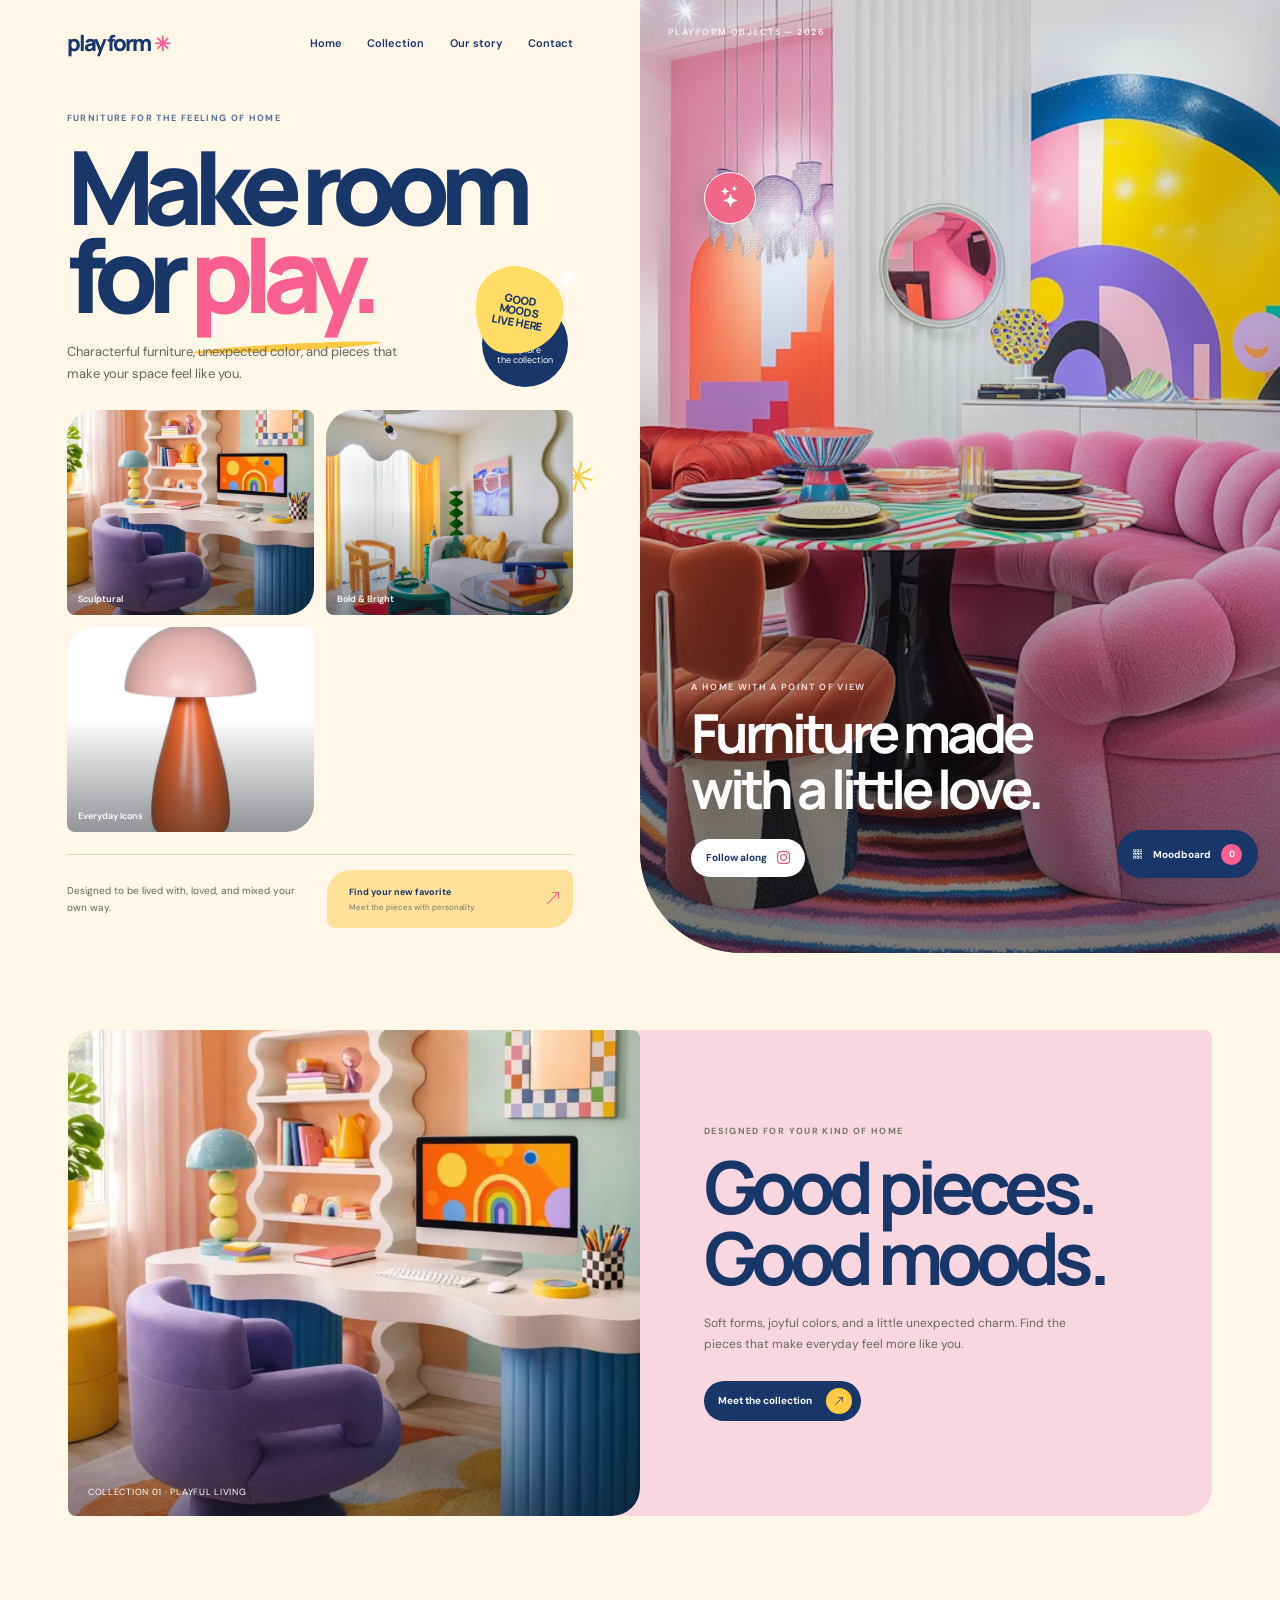
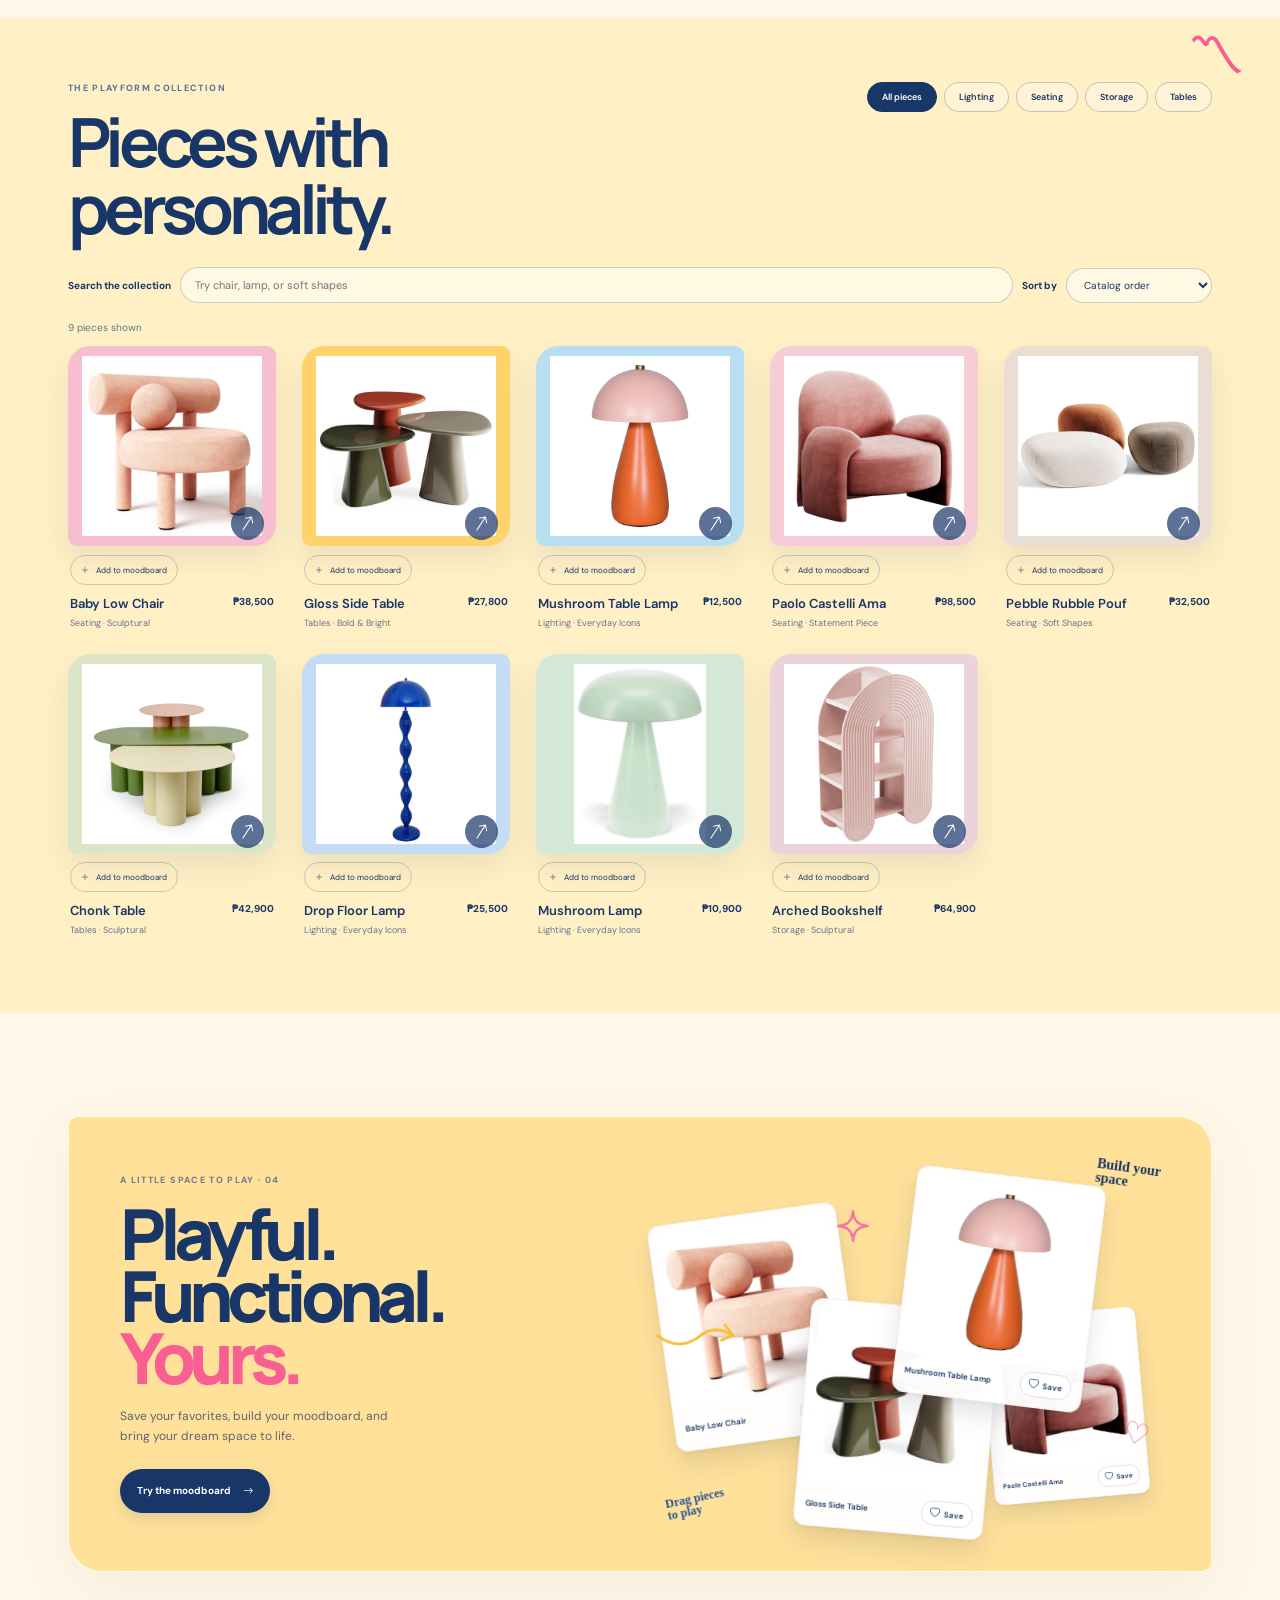
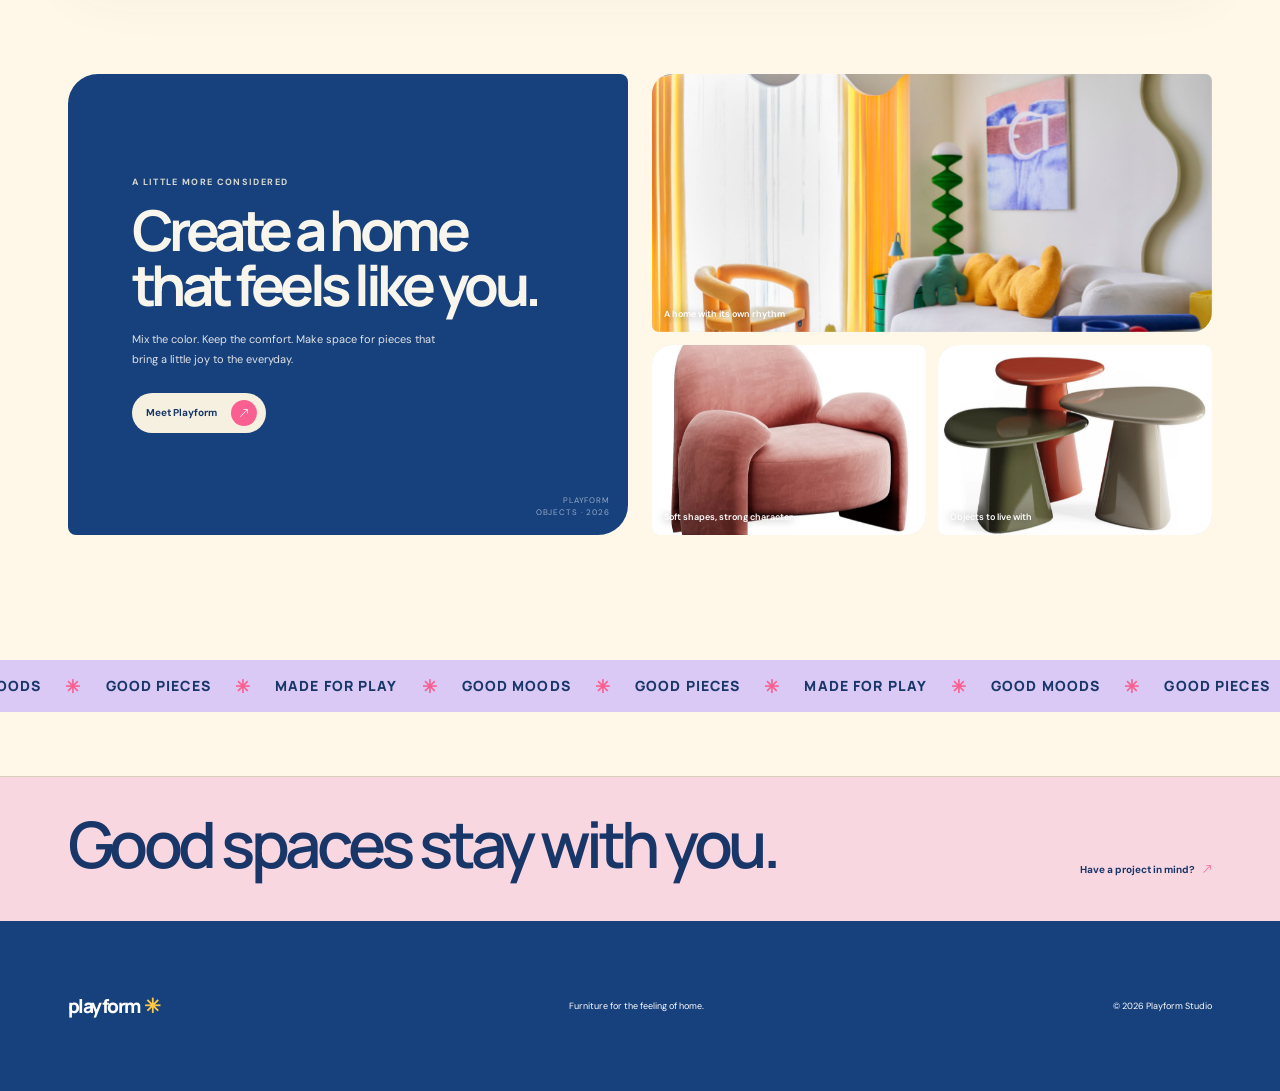
==== commit e9c2cb7c: "Refactor moodboard comments and clean up unused CSS styles" ====
--- a/02-json/index.html
+++ b/02-json/index.html
@@ -503,7 +503,7 @@
     modal.querySelectorAll('[data-close]').forEach(button => button.addEventListener('click', closeModal));
     document.addEventListener('keydown', event => { if (event.key === 'Escape' && modal.classList.contains('open')) closeModal(); });
 
-    // Moodboard: save a visual shortlist that persists across visits.
+    // Moodboard
     const moodToggle = document.querySelector('.moodboard-toggle');
     const moodPanel = document.querySelector('.moodboard-panel');
     function renderMoodboard() {
@@ -548,7 +548,6 @@
       requestAnimationFrame(() => moodToggle.classList.add('board-bump'));
     });
 
-    // A failed image is reported on its own card; it does not make the whole catalog fail.
     document.addEventListener('error', event => {
       const image = event.target;
       if (!(image instanceof HTMLImageElement) || !image.closest('.shop-grid, .hero-feature-grid, .build-object-layer, .detail-layout, .moodboard-items')) return;
@@ -572,7 +571,6 @@
     moodPanel.querySelector('.moodboard-close').addEventListener('click', () => setMoodOpen(false));
     syncMoodButtons(); renderMoodboard();
 
-    // Pointer-driven tilt is intentionally limited to fine pointers and small angles.
     if (matchMedia('(hover: hover) and (pointer: fine)').matches && !matchMedia('(prefers-reduced-motion: reduce)').matches) {
       shopGrid.addEventListener('pointermove', event => {
         const card = event.target.closest('.shop-photo');
@@ -610,7 +608,6 @@
       });
     }
 
-    // Drag the little star around the hero image; it springs home on release.
     const dragStar = document.querySelector('.drag-star');
     let dragOrigin = null;
     let dragMoved = false;
@@ -639,7 +636,7 @@
       openDetails(surprise.id, dragStar);
     });
 
-    // Reveal each story beat once as it enters view. The page remains fully visible without JS.
+    // Reveal each story beat once as it enters view
     if ('IntersectionObserver' in window && !window.matchMedia('(prefers-reduced-motion: reduce)').matches) {
       const revealTargets = document.querySelectorAll('.collection-intro, .shop-heading, .shop-card, .editorial-statement, .editorial-photo, .closing-note');
       revealTargets.forEach((element, index) => {
--- a/02-json/style.css
+++ b/02-json/style.css
@@ -613,15 +613,6 @@
   line-height: 1.8;
 }
 
-.intro-index {
-  position: absolute;
-  right: 25px;
-  bottom: 22px;
-  color: #858477;
-  font-size: 9px;
-  letter-spacing: .12em;
-}
-
 .round-link {
   display: inline-flex;
   align-items: center;
@@ -739,18 +730,11 @@
   padding: 0;
   border: 0;
   border-radius: 8px;
-  cursor: pointer;
-}
-
-.shop-photo {
   overflow: hidden;
-  transition: background-color .35s, border-radius .35s, transform .35s;
-}
-
-.shop-photo {
   transform: perspective(700px) rotateX(var(--tilt-x, 0deg)) rotateY(var(--tilt-y, 0deg));
   transition: background-color .35s, border-radius .35s, transform .25s cubic-bezier(.2, .9, .25, 1);
   will-change: transform;
+  cursor: pointer;
 }
 
 .shop-photo .placeholder-photo {
@@ -819,9 +803,6 @@
   border-radius: 8px;
   background: var(--ink);
   color: #fff;
-}
-
-.photo-open {
   opacity: .7;
   transform: translate(-3px, 3px) rotate(-12deg);
 }
@@ -875,23 +856,11 @@
   cursor: pointer;
   text-align: left;
   font: 600 12px var(--sans);
-}
-
-.shop-name small {
-  color: var(--muted);
-  font-size: 9px;
-  font-weight: 400;
-}
-
-.shop-price {
-  color: var(--ink);
-  font-size: 10px;
-  font-weight: 700;
-}
-
-.shop-name {
   transition: transform .3s cubic-bezier(.2, .75, .25, 1);
 }
+
+.shop-name small { color: var(--muted); font-size: 9px; font-weight: 400; }
+.shop-price { color: var(--ink); font-size: 10px; font-weight: 700; }
 
 .shop-card:hover .shop-name {
   transform: translateY(-3px);
@@ -1722,47 +1691,6 @@
   }
 }
 
-.build-section {
-  grid-template-columns: minmax(280px, .78fr) minmax(0, 1.22fr);
-  min-height: 370px;
-  gap: 28px;
-  overflow: hidden;
-  padding: clamp(30px, 4.5vw, 62px) clamp(28px, 4.2vw, 58px);
-  border: 1px solid rgba(255, 255, 255, .8);
-  border-radius: 28px;
-  background: radial-gradient(ellipse at 82% 45%, rgba(255, 255, 255, .75), transparent 45%), linear-gradient(115deg, #ffe8a4 0%, #fff3cf 56%, #fff8e9 100%);
-  box-shadow: 0 20px 60px rgba(70, 61, 42, .055), inset 0 1px rgba(255, 255, 255, .9);
-}
-
-.build-copy h2 {
-  font-size: clamp(39px, 4.3vw, 59px);
-  line-height: .96;
-  letter-spacing: -.075em;
-}
-
-.build-copy>p:not(.eyebrow) {
-  max-width: 320px;
-  margin: 17px 0 23px;
-  color: #59657b;
-  font-size: 13px;
-  line-height: 1.65;
-}
-
-.build-cta {
-  min-height: 44px;
-  gap: 15px;
-  padding: 0 18px;
-  border-radius: 30px;
-  box-shadow: 0 6px 14px rgba(24, 54, 104, .12);
-  transition: transform .42s cubic-bezier(.2, 1.5, .4, 1), box-shadow .3s;
-}
-
-.build-cta:hover,
-.build-cta:focus-visible {
-  transform: translateY(-3px) scale(1.035);
-  box-shadow: 0 11px 22px rgba(24, 54, 104, .2);
-}
-
 .detail-price {
   margin: -7px 0 17px;
   color: var(--ink);
@@ -1981,14 +1909,6 @@
   transform: rotate(14deg);
 }
 
-.hero-doodle-two {
-  bottom: 0;
-  left: 4%;
-  color: var(--pink);
-  font-size: 80px;
-  transform: rotate(-8deg);
-}
-
 .hero-right {
   min-height: min(850px, 100svh);
   border-radius: 0 0 0 120px;
@@ -2073,11 +1993,6 @@
 
 .intro-copy h2 {
   font-size: clamp(42px, 5.7vw, 78px);
-}
-
-.intro-index {
-  color: var(--pink);
-  font-weight: 700;
 }
 
 .round-link {
@@ -2307,76 +2222,6 @@
   transform: translateY(-3px) rotate(-2deg);
 }
 
-.build-collage {
-  position: relative;
-  min-height: 310px;
-}
-
-.build-piece {
-  position: absolute;
-  width: 36%;
-  height: 78%;
-  object-fit: contain;
-  mix-blend-mode: normal;
-  filter: drop-shadow(0 12px 10px rgba(40, 45, 70, .1));
-  transition: transform .5s cubic-bezier(.2, 1.4, .4, 1);
-}
-
-.build-chair {
-  top: 15%;
-  left: 2%;
-  transform: rotate(-8deg);
-}
-
-.build-table {
-  top: 1%;
-  left: 31%;
-  transform: rotate(7deg);
-}
-
-.build-family {
-  top: 12%;
-  right: 0;
-  transform: rotate(5deg);
-}
-
-.build-collage:hover .build-chair {
-  transform: translateY(-12px) rotate(-12deg);
-}
-
-.build-collage:hover .build-table {
-  transform: translateY(8px) rotate(12deg);
-}
-
-.build-collage:hover .build-family {
-  transform: translateY(-9px) rotate(0);
-}
-
-.build-sticker {
-  position: absolute;
-  top: 4%;
-  right: 5%;
-  display: grid;
-  width: 82px;
-  height: 82px;
-  align-content: center;
-  border-radius: 50%;
-  background: var(--pink);
-  color: #fff;
-  font: 800 12px/1.05 var(--display);
-  text-align: center;
-  transform: rotate(9deg);
-}
-
-.build-scribble {
-  position: absolute;
-  right: 12%;
-  bottom: 4%;
-  color: var(--pink);
-  font-size: 78px;
-  transform: rotate(-10deg);
-}
-
 .editorial-grid {
   grid-template-columns: 1fr 1fr 1fr;
   grid-template-rows: minmax(280px, 26vw) minmax(220px, 22vw);
@@ -2786,4 +2631,4 @@
   color: var(--ink);
   font-size: 11px;
   text-align: center;
-}+}
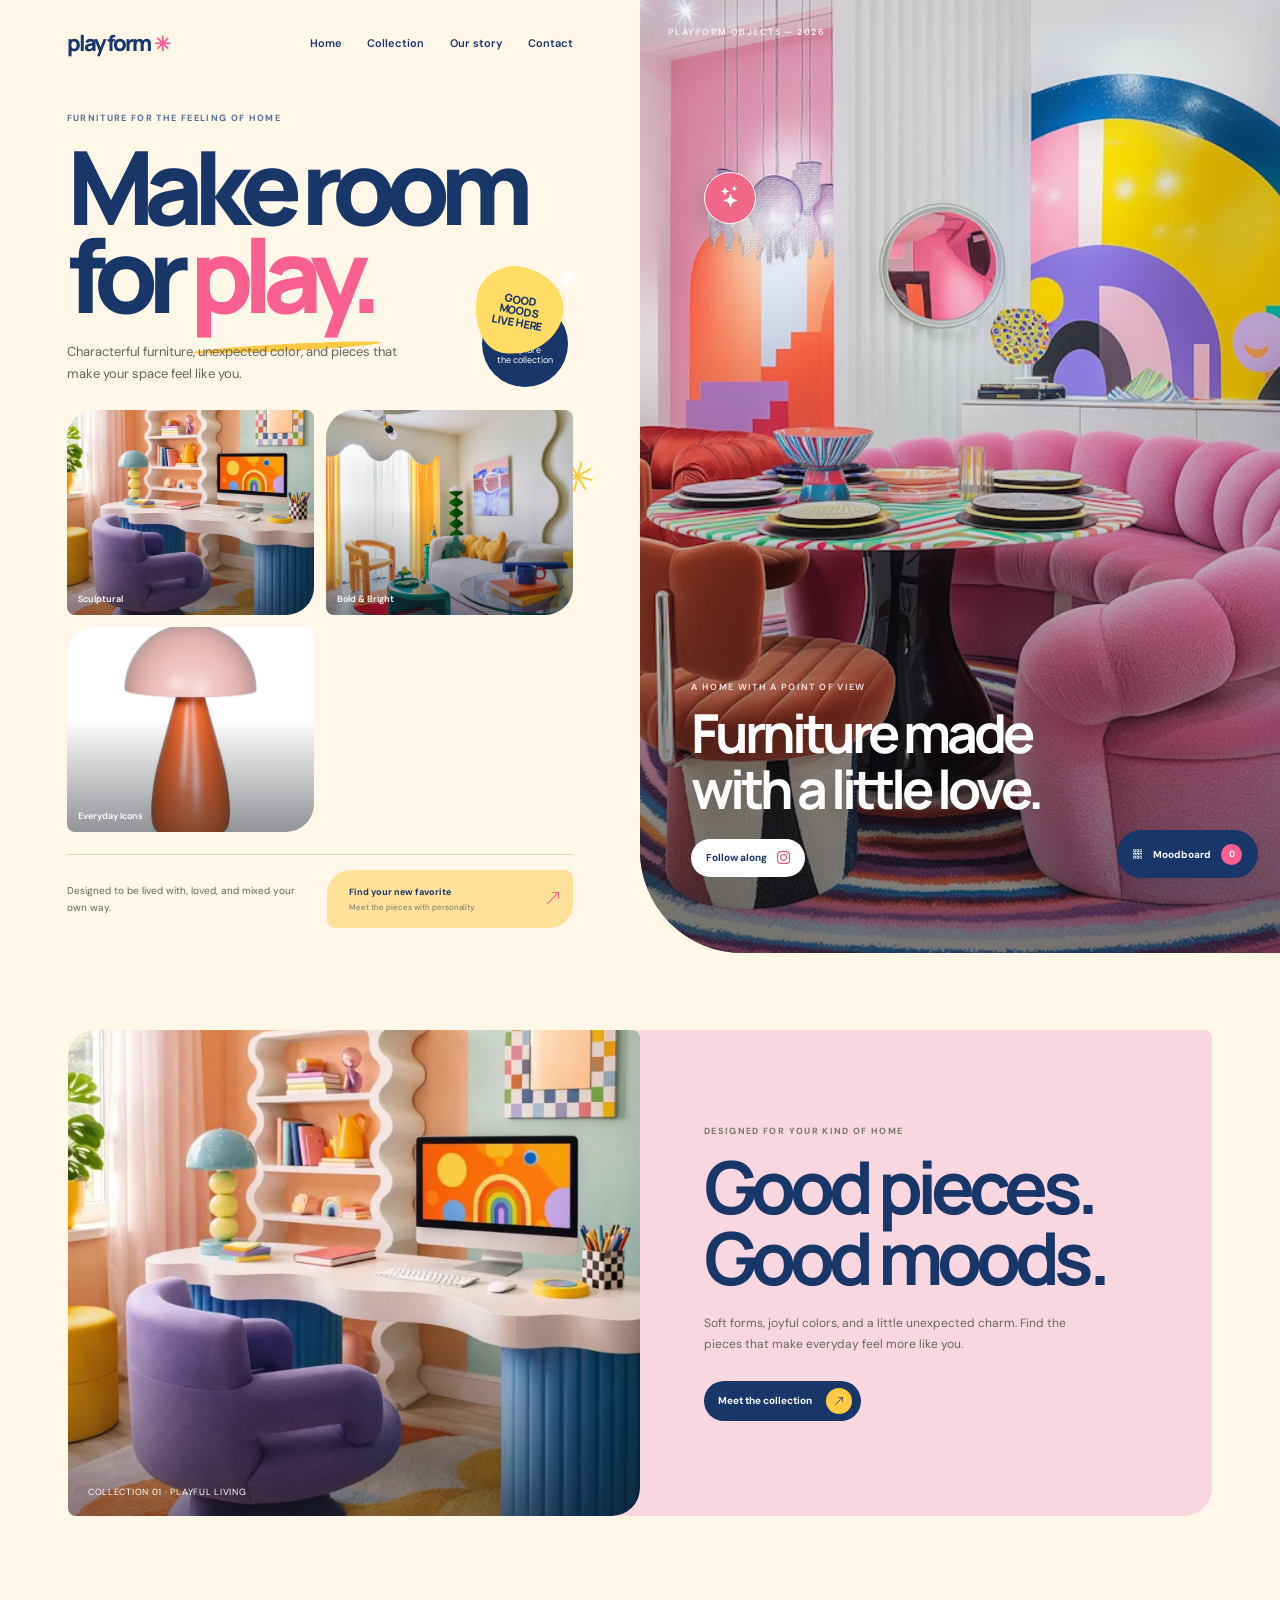
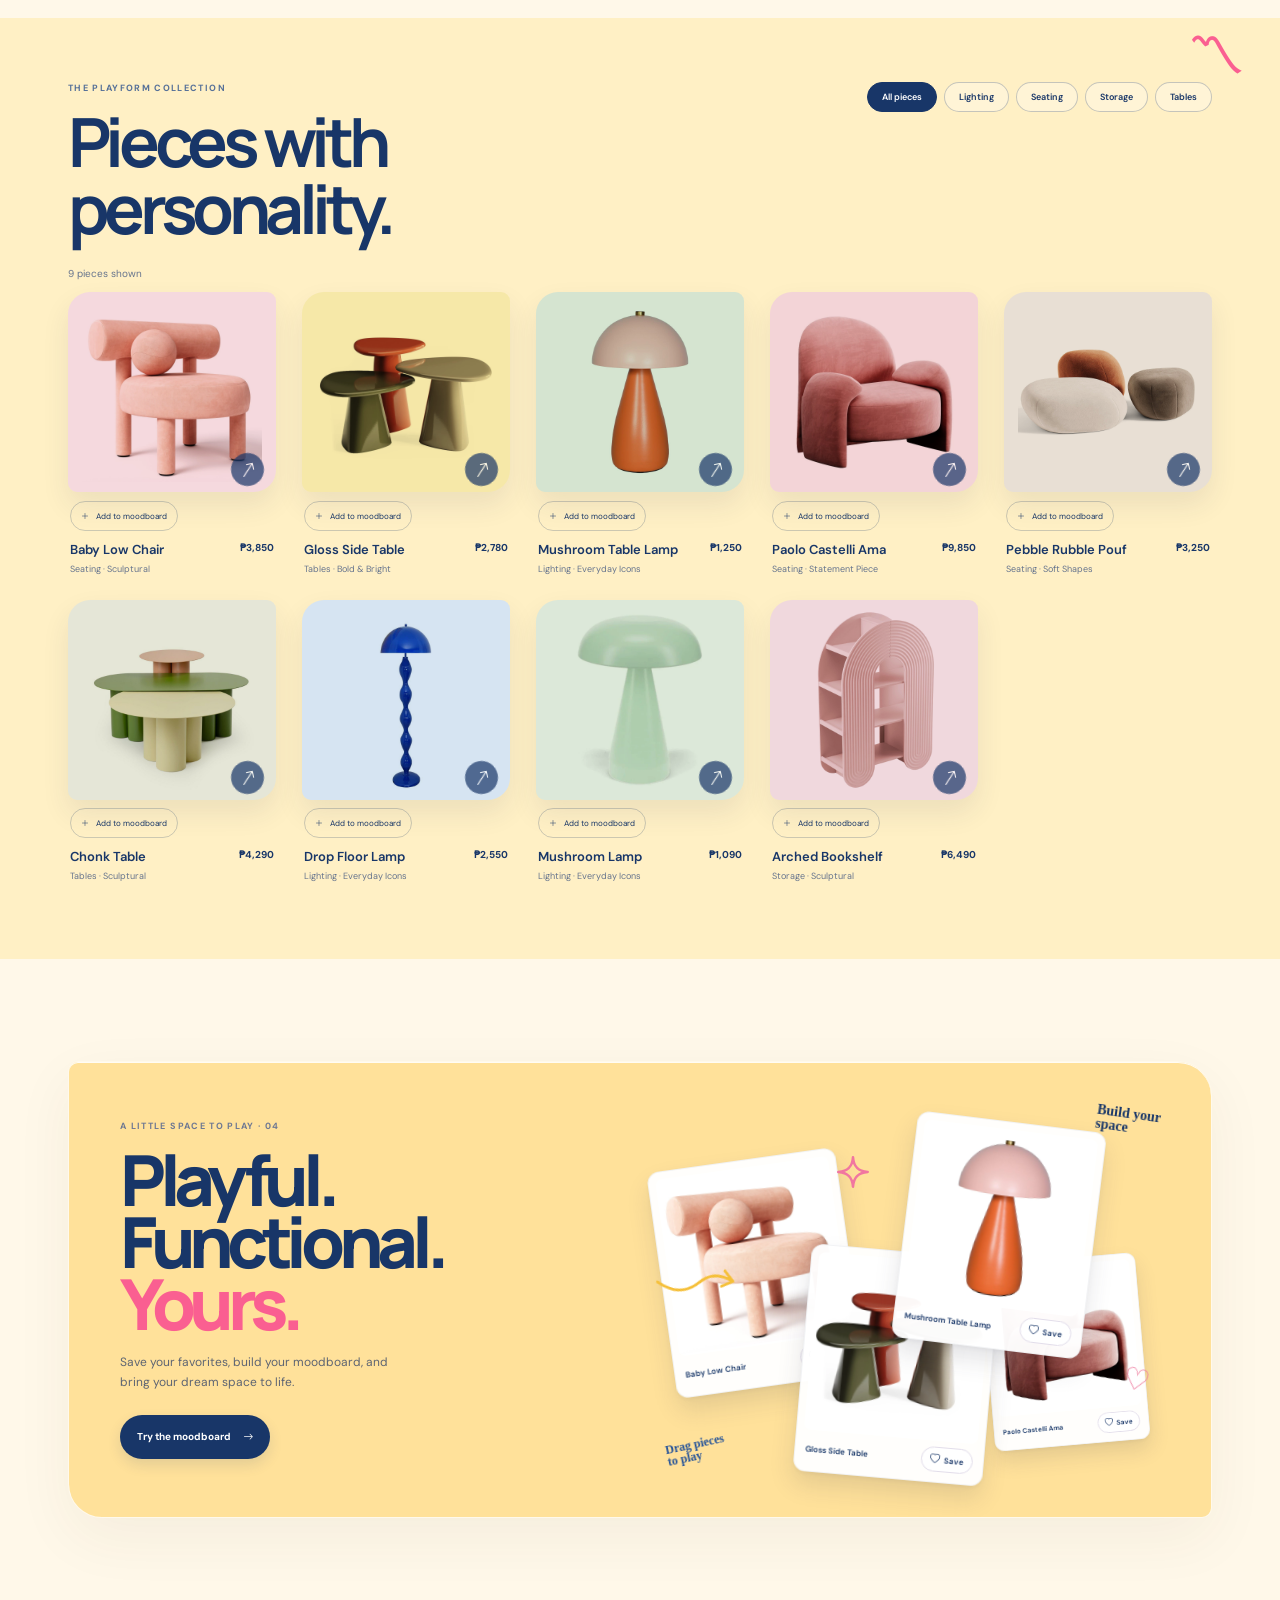
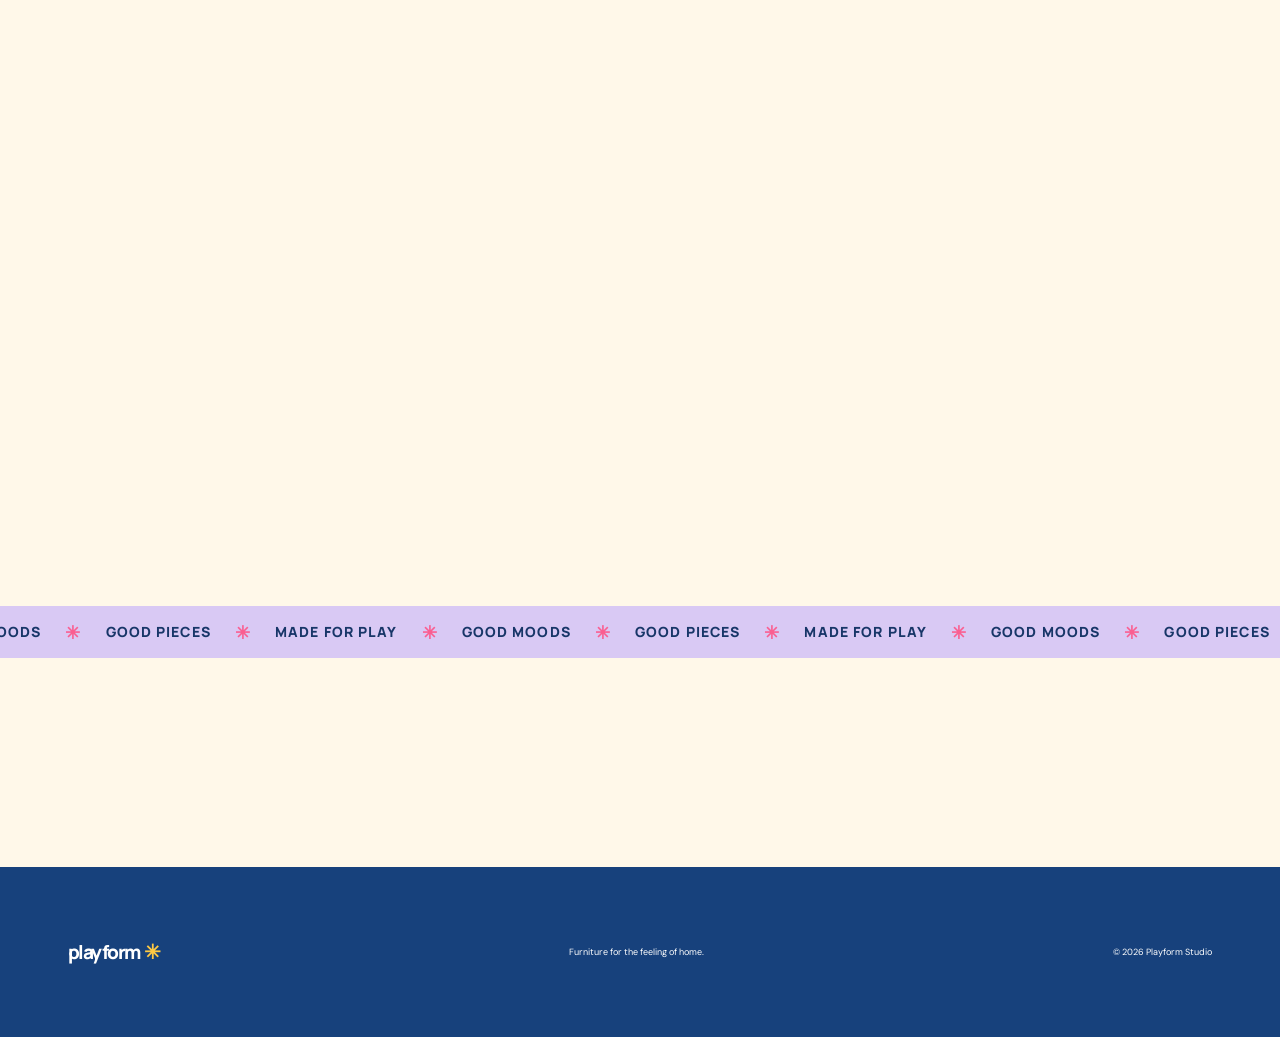
==== commit 9407fb53: "Fix furniture prices in JSON and furniture photos" ====
--- a/02-json/index.html
+++ b/02-json/index.html
@@ -84,17 +84,6 @@
             </div>
             <div class="category-filters" role="group" aria-label="Filter furniture"></div>
           </div>
-          <div class="catalog-controls">
-            <label class="catalog-search-label" for="catalogSearch">Search the collection</label>
-            <input class="catalog-search" id="catalogSearch" type="search" placeholder="Try chair, lamp, or soft shapes"
-              autocomplete="off" />
-            <label class="catalog-sort-label" for="catalogSort">Sort by</label>
-            <select class="catalog-sort" id="catalogSort">
-              <option value="catalog">Catalog order</option>
-              <option value="price-ascending">Price: low to high</option>
-              <option value="price-descending">Price: high to low</option>
-            </select>
-          </div>
           <p class="catalog-status" role="status" aria-live="polite"></p>
           <div class="shop-grid" aria-live="polite" aria-busy="true"></div>
         </div>
@@ -199,8 +188,6 @@
     const modal = document.getElementById('itemModal');
     const shopGrid = document.querySelector('.shop-grid');
     const categoryFilters = document.querySelector('.category-filters');
-    const catalogSearch = document.getElementById('catalogSearch');
-    const catalogSort = document.getElementById('catalogSort');
     const catalogStatus = document.querySelector('.catalog-status');
     let revealObserver = null;
     let lastProductTrigger = null;
@@ -234,7 +221,7 @@
           renderCategoryFilters();
           renderHeroFeatures(allFurniture.filter(item => item.featured === true && item.heroVisible === true));
           renderBuildCollage(allFurniture.filter(item => item.collageVisible === true));
-          applyCatalogControls();
+          applyCategoryFilter();
           syncMoodButtons();
           renderMoodboard();
         } catch (error) {
@@ -328,21 +315,15 @@
             chip.classList.toggle('active', active);
             chip.setAttribute('aria-pressed', String(active));
           });
-          applyCatalogControls();
-        });
-      });
-    }
-
-    function applyCatalogControls() {
-      const query = catalogSearch.value.trim().toLocaleLowerCase();
-      const products = allFurniture.filter(item => {
-        const matchesCategory = activeCategory === 'all' || item.category === activeCategory;
-        const searchableText = [item.name, item.category, item.description, item.collection, ...(item.tags || [])]
-          .filter(Boolean).join(' ').toLocaleLowerCase();
-        return matchesCategory && searchableText.includes(query);
-      });
-      if (catalogSort.value === 'price-ascending') products.sort((a, b) => a.price - b.price);
-      if (catalogSort.value === 'price-descending') products.sort((a, b) => b.price - a.price);
+          applyCategoryFilter();
+        });
+      });
+    }
+
+    function applyCategoryFilter() {
+      const products = allFurniture.filter(item =>
+        activeCategory === 'all' || item.category === activeCategory
+      );
       shopGrid.innerHTML = renderProductCards(products);
       shopGrid.setAttribute('aria-busy', 'false');
       catalogStatus.classList.remove('has-error');
@@ -354,9 +335,6 @@
       });
     }
 
-    catalogSearch.addEventListener('input', applyCatalogControls);
-    catalogSort.addEventListener('change', applyCatalogControls);
-
     function escapeHTML(value) {
       return String(value).replace(/[&<>"']/g, character => ({
         '&': '&amp;', '<': '&lt;', '>': '&gt;', '"': '&quot;', "'": '&#39;'
@@ -379,7 +357,7 @@
         const isSaved = boardItems.has(item.id);
         const image = item.transparentImage || item.image;
         return `
-          <article class="shop-card" data-product-id="${item.id}" data-category="${escapeHTML(item.category)}" style="--card-accent:${escapeHTML(item.cardAccent || item.bgAccent || '#e8e3d8')}">
+          <article class="shop-card" data-product-id="${item.id}" data-category="${escapeHTML(item.category)}" style="--card-accent:${escapeHTML(item.bgAccent || item.cardAccent || '#e8e3d8')}">
             <button class="shop-photo photo-placeholder" type="button" onclick="openDetails(${item.id})" aria-label="View ${escapeHTML(item.name)}">
               <img class="placeholder-photo product-cutout ${item.transparentImage ? 'transparent-product' : ''}" src="${escapeHTML(image)}" alt="${escapeHTML(item.name)}" loading="lazy" />
               <i class="bi bi-arrow-up-right photo-open" aria-hidden="true"></i>
@@ -676,4 +654,4 @@
   </script>
 </body>
 
-</html>+</html>
--- a/02-json/style.css
+++ b/02-json/style.css
@@ -2123,7 +2123,7 @@
 }
 
 .shop-photo .product-cutout {
-  mix-blend-mode: normal;
+  mix-blend-mode: multiply;
   filter: none;
 }
 
@@ -2558,51 +2558,6 @@
   outline-offset: 4px;
 }
 
-/* Data-driven catalog controls share the existing filter-chip visual language. */
-.catalog-controls {
-  display: flex;
-  flex-wrap: wrap;
-  align-items: center;
-  gap: 9px;
-  margin: 0 0 18px;
-}
-
-.catalog-controls label {
-  color: var(--ink);
-  font-size: 10px;
-  font-weight: 700;
-}
-
-.catalog-search {
-  flex: 1 1 230px;
-  min-width: min(100%, 180px);
-  padding: 10px 14px;
-  border: 1px solid rgba(24, 54, 104, .22);
-  border-radius: 24px;
-  outline: 0;
-  background: rgba(255, 255, 255, .5);
-  color: var(--ink);
-  font: inherit;
-  font-size: 11px;
-}
-
-.catalog-search:focus,
-.catalog-sort:focus {
-  border-color: var(--ink);
-  box-shadow: 0 0 0 3px rgba(24, 54, 104, .1);
-}
-
-.catalog-sort {
-  max-width: 100%;
-  padding: 9px 30px 9px 13px;
-  border: 1px solid rgba(24, 54, 104, .22);
-  border-radius: 24px;
-  background: rgba(255, 255, 255, .5);
-  color: var(--ink);
-  font: inherit;
-  font-size: 10px;
-}
-
 .catalog-status {
   min-height: 1.2em;
   margin: 0 0 12px;
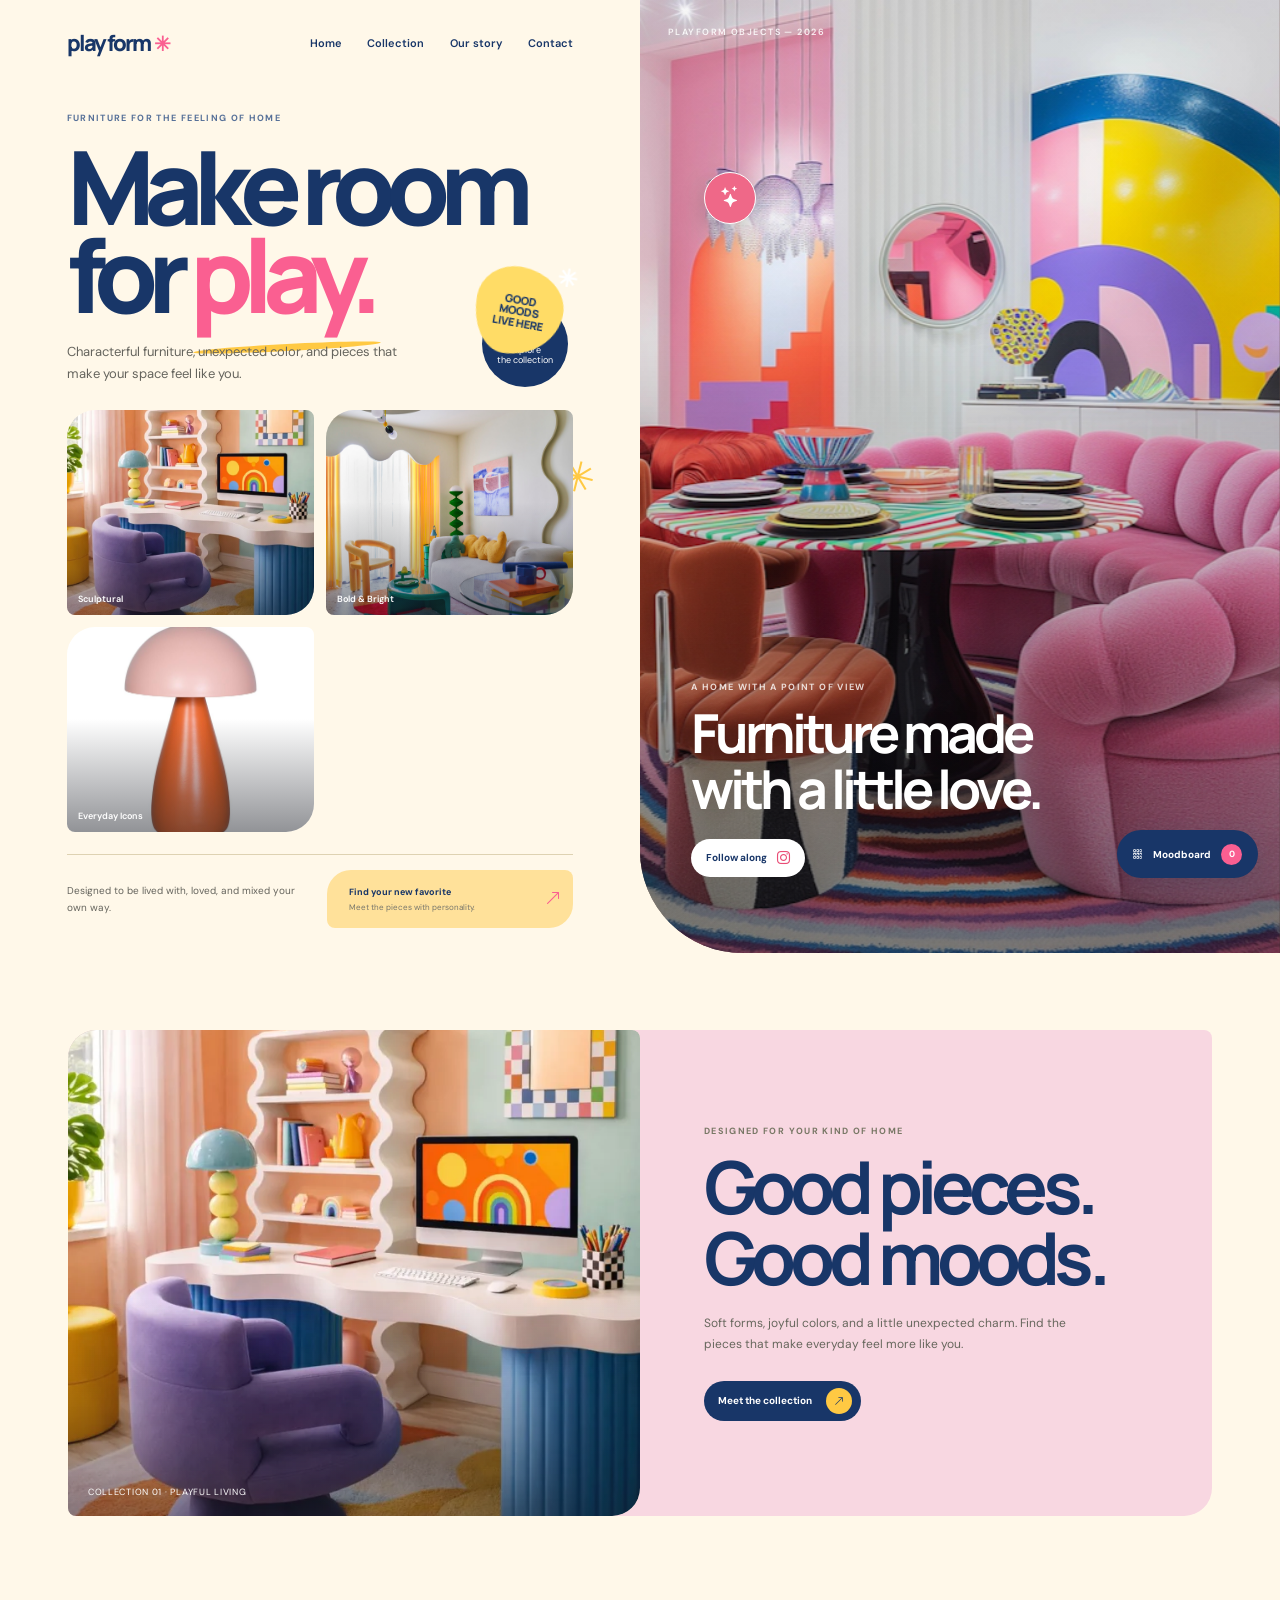
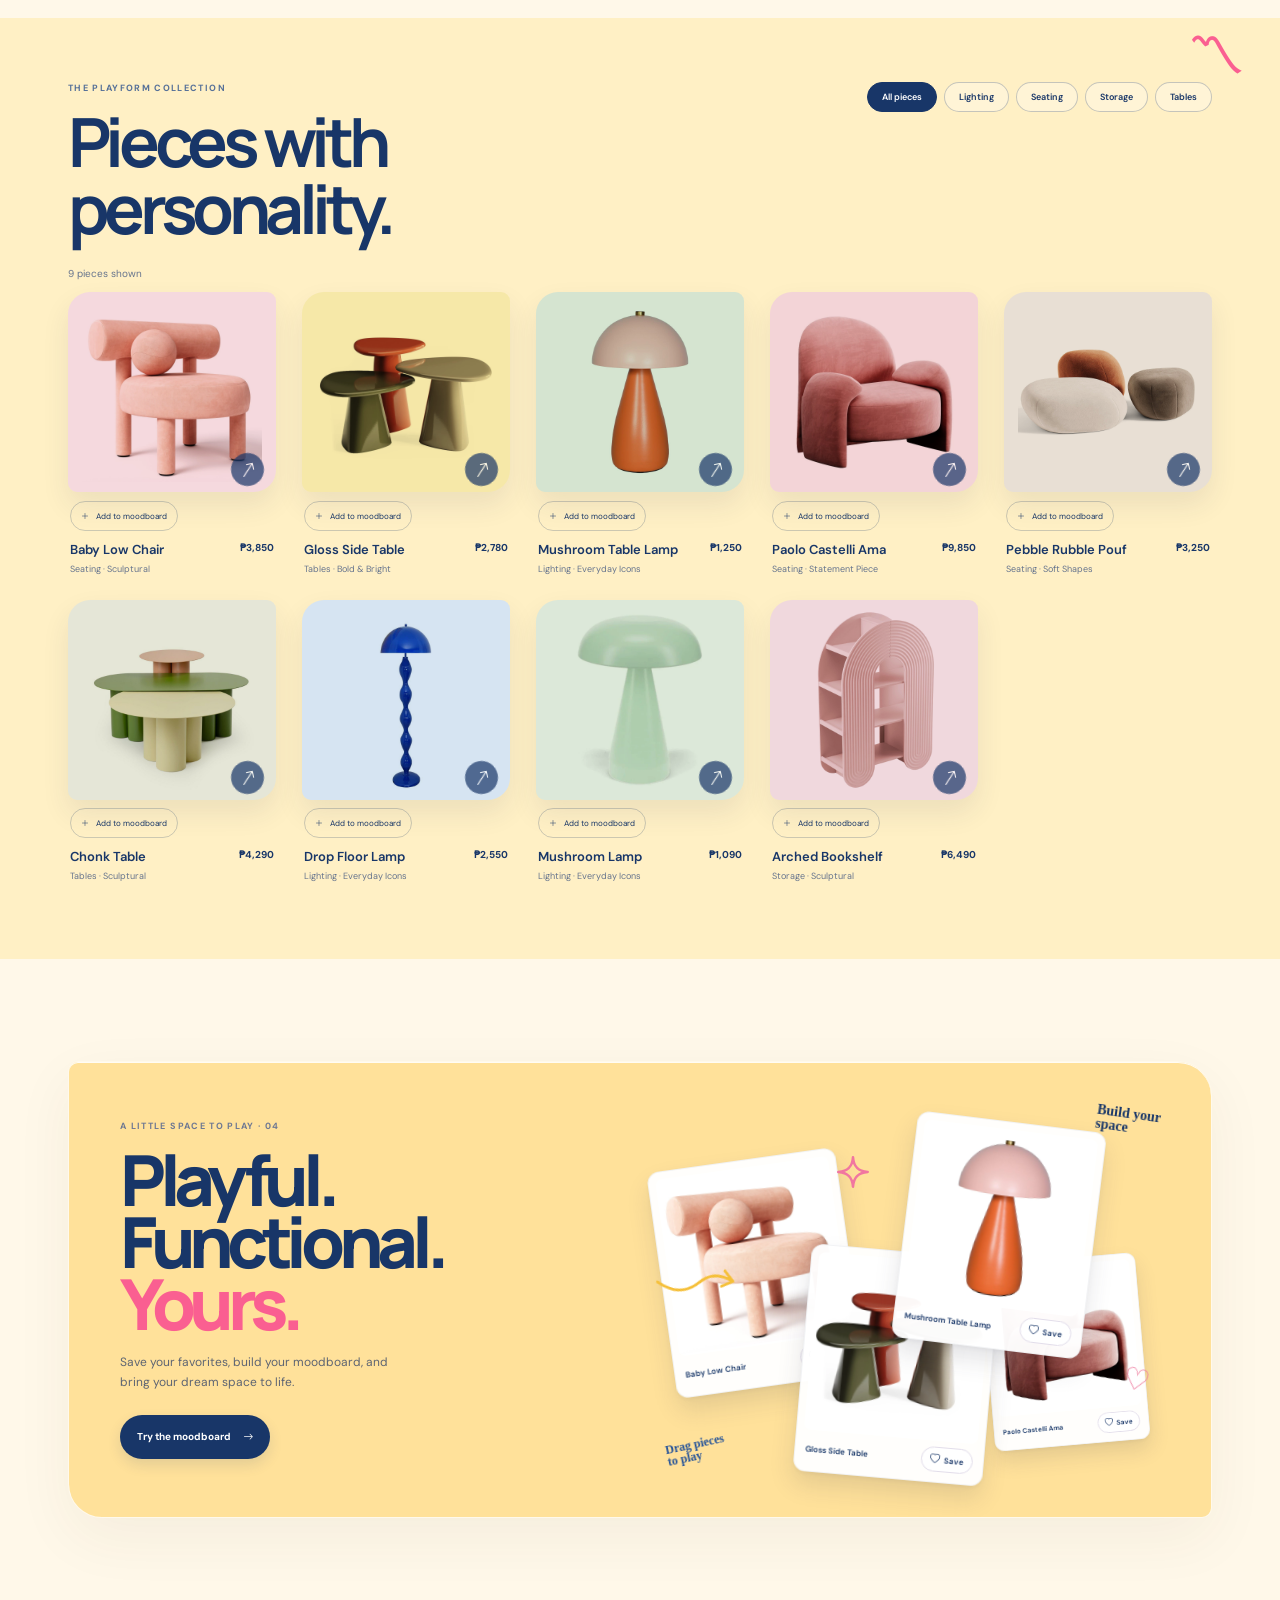
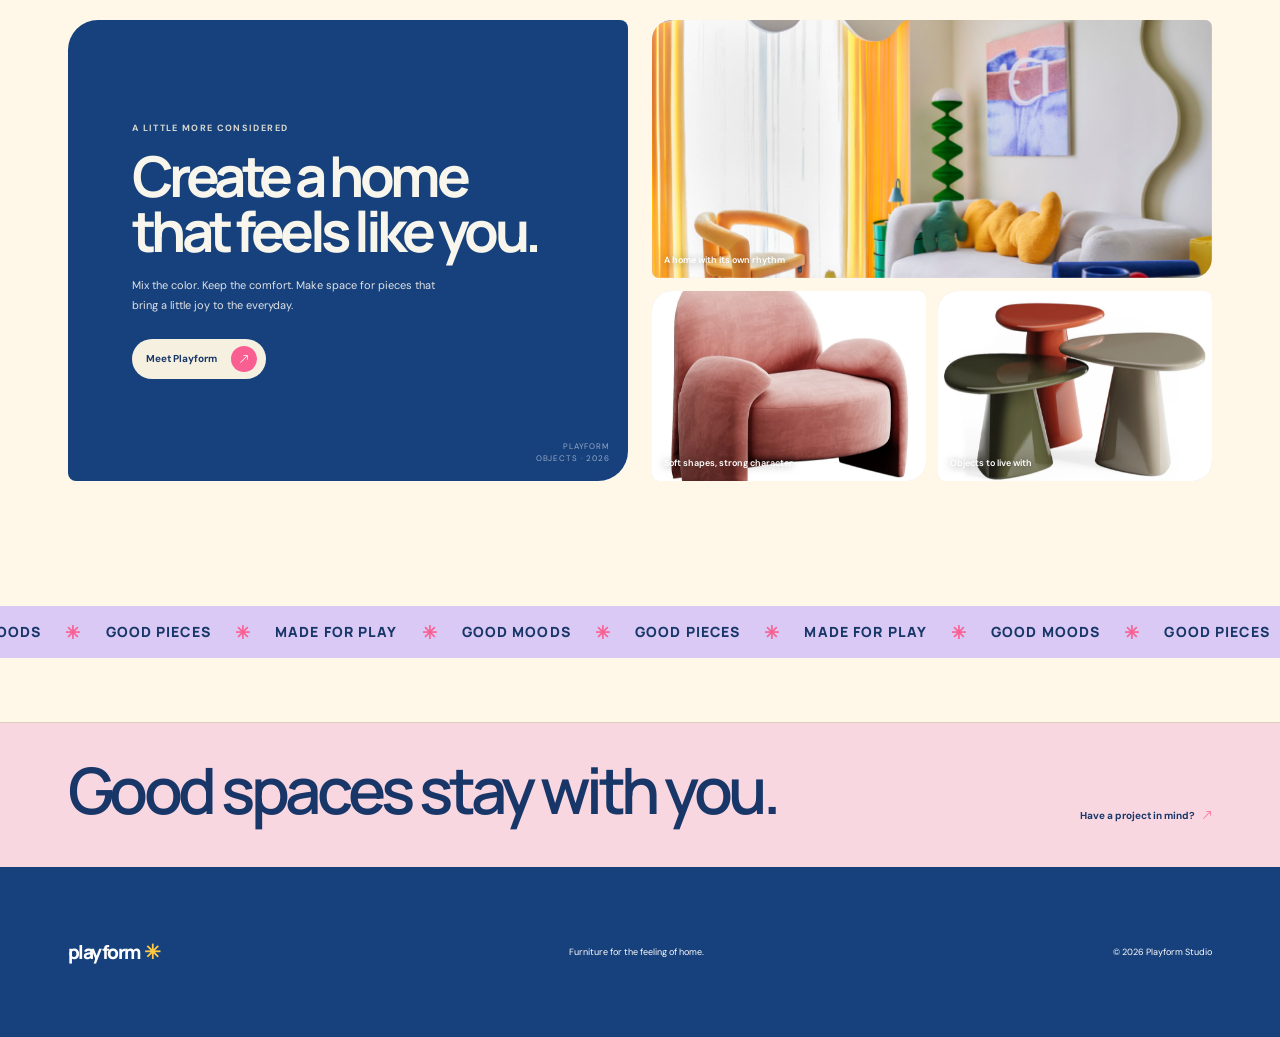
==== commit 40af11ed: "Enhance moodboard functionality with drag-and-drop support and improved layout persistence" ====
--- a/02-json/index.html
+++ b/02-json/index.html
@@ -165,15 +165,24 @@
   <button class="moodboard-toggle" type="button" aria-expanded="false"><i
       class="bi bi-grid-3x3-gap"></i><span>Moodboard</span><b>0</b></button>
   <aside class="moodboard-panel" aria-label="Your moodboard" aria-hidden="true" inert>
-    <div class="moodboard-head">
-      <div>
-        <p class="eyebrow">Collect what feels like you</p>
-        <h2>Your moodboard</h2>
-      </div><button class="moodboard-close" type="button" aria-label="Close moodboard"><i
-          class="bi bi-x-lg"></i></button>
-    </div>
-    <p class="moodboard-empty">Your board is waiting for a little personality. Add pieces you love.</p>
-    <div class="moodboard-items"></div>
+    <button class="moodboard-backdrop" type="button" aria-label="Close moodboard"></button>
+    <section class="moodboard-dialog" role="dialog" aria-modal="true" aria-labelledby="moodboardTitle">
+      <div class="moodboard-head">
+        <div>
+          <p class="eyebrow">Collect what feels like you</p>
+          <h2 id="moodboardTitle">Your moodboard</h2>
+        </div><button class="moodboard-close" type="button" aria-label="Close moodboard"><i
+            class="bi bi-x-lg"></i></button>
+      </div>
+      <div class="moodboard-tools">
+        <p class="moodboard-hint"><i class="bi bi-arrows-move" aria-hidden="true"></i> Drag pieces around to see how they work together.</p>
+        <span class="moodboard-count"><b>0</b> pieces</span>
+      </div>
+      <div class="moodboard-canvas" aria-label="Arrange your saved furniture">
+        <p class="moodboard-empty">Your board is waiting for a little personality. Save a few pieces, then bring them together here.</p>
+        <div class="moodboard-items"></div>
+      </div>
+    </section>
   </aside>
 
   <script>
@@ -185,6 +194,7 @@
     let allFurniture = [];
     let activeCategory = 'all';
     let boardItems = new Set();
+    let boardLayout = {};
     const modal = document.getElementById('itemModal');
     const shopGrid = document.querySelector('.shop-grid');
     const categoryFilters = document.querySelector('.category-filters');
@@ -434,7 +444,11 @@
 
 
     function toggleBoardItem(id) {
-      if (boardItems.has(id)) boardItems.delete(id); else boardItems.add(id);
+      if (boardItems.has(id)) {
+        boardItems.delete(id);
+        delete boardLayout[id];
+        saveMoodLayout();
+      } else boardItems.add(id);
       try { localStorage.setItem('playform-board', JSON.stringify([...boardItems])); }
       catch (error) { console.warn('The moodboard could not be saved in this browser.', error); }
       syncMoodButtons();
@@ -484,18 +498,99 @@
     // Moodboard
     const moodToggle = document.querySelector('.moodboard-toggle');
     const moodPanel = document.querySelector('.moodboard-panel');
+    const moodCanvas = moodPanel.querySelector('.moodboard-canvas');
+    const moodItems = moodPanel.querySelector('.moodboard-items');
+    try {
+      const savedLayout = JSON.parse(localStorage.getItem('playform-board-layout') || '{}');
+      if (savedLayout && typeof savedLayout === 'object' && !Array.isArray(savedLayout)) boardLayout = savedLayout;
+    } catch (error) {
+      console.warn('The moodboard layout could not be read; using the default arrangement.', error);
+    }
+
+    function saveMoodLayout() {
+      try { localStorage.setItem('playform-board-layout', JSON.stringify(boardLayout)); }
+      catch (error) { console.warn('The moodboard layout could not be saved in this browser.', error); }
+    }
+
+    function placeMoodItems() {
+      const cards = [...moodItems.querySelectorAll('.moodboard-item')];
+      if (!cards.length) {
+        moodItems.style.height = '0px';
+        return;
+      }
+      const columns = moodCanvas.clientWidth < 650 ? 2 : 3;
+      const rows = Math.ceil(cards.length / columns);
+      const cardHeight = cards[0].offsetHeight;
+      const stepY = cardHeight + 18;
+      const layerHeight = Math.max(moodCanvas.clientHeight, rows * stepY + 8);
+      moodItems.style.height = `${layerHeight}px`;
+      cards.forEach((card, index) => {
+        const saved = boardLayout[card.dataset.productId];
+        if (saved && Number.isFinite(saved.x) && Number.isFinite(saved.y)) {
+          card.style.left = `${saved.x * Math.max(0, moodItems.clientWidth - card.offsetWidth)}px`;
+          card.style.top = `${saved.y * Math.max(0, layerHeight - card.offsetHeight)}px`;
+        } else {
+          const col = index % columns;
+          const row = Math.floor(index / columns);
+          const availableX = Math.max(0, moodItems.clientWidth - card.offsetWidth);
+          card.style.left = `${columns === 1 ? 0 : col * availableX / (columns - 1)}px`;
+          card.style.top = `${row * stepY + 4}px`;
+        }
+      });
+    }
+
     function renderMoodboard() {
       const items = allFurniture.filter(item => boardItems.has(item.id));
       moodToggle.querySelector('b').textContent = items.length;
+      moodPanel.querySelector('.moodboard-count b').textContent = items.length;
       moodPanel.querySelector('.moodboard-empty').hidden = items.length > 0;
-      moodPanel.querySelector('.moodboard-items').innerHTML = items.map(item => `<article class="moodboard-item" data-product-id="${item.id}"><img src="${escapeHTML(item.transparentImage || item.image)}" alt=""/><div><strong>${escapeHTML(item.name)}</strong><small>${formatPrice(item.price)}</small></div><button type="button" data-remove-item="${item.id}" aria-label="Remove ${escapeHTML(item.name)}" class="mood-remove"><i class="bi bi-x"></i></button></article>`).join('');
-      moodPanel.querySelectorAll('[data-remove-item]').forEach(button => button.addEventListener('click', () => {
+      moodItems.innerHTML = items.map(item => `<article class="moodboard-item" data-product-id="${item.id}" tabindex="0" aria-label="${escapeHTML(item.name)}. Drag to arrange on your moodboard."><img src="${escapeHTML(item.transparentImage || item.image)}" alt="" draggable="false"/><div class="moodboard-item-meta"><strong>${escapeHTML(item.name)}</strong><small>${formatPrice(item.price)}</small></div><button type="button" data-remove-item="${item.id}" aria-label="Remove ${escapeHTML(item.name)} from moodboard" class="mood-remove"><i class="bi bi-x"></i></button></article>`).join('');
+      requestAnimationFrame(placeMoodItems);
+      moodItems.querySelectorAll('[data-remove-item]').forEach(button => button.addEventListener('click', () => {
         boardItems.delete(Number(button.dataset.removeItem));
+        delete boardLayout[button.dataset.removeItem];
+        saveMoodLayout();
         try { localStorage.setItem('playform-board', JSON.stringify([...boardItems])); }
         catch (error) { console.warn('The updated moodboard could not be saved.', error); }
         syncMoodButtons(); renderMoodboard();
       }));
     }
+
+    let draggedMoodPiece = null;
+    moodItems.addEventListener('pointerdown', event => {
+      const piece = event.target.closest('.moodboard-item');
+      if (!piece || event.target.closest('.mood-remove') || event.button > 0) return;
+      draggedMoodPiece = { piece, pointerId: event.pointerId };
+      moodItems.append(piece);
+      piece.classList.add('is-dragging');
+      piece.setPointerCapture(event.pointerId);
+      event.preventDefault();
+    });
+    moodItems.addEventListener('pointermove', event => {
+      if (!draggedMoodPiece || draggedMoodPiece.pointerId !== event.pointerId) return;
+      const { piece } = draggedMoodPiece;
+      const bounds = moodItems.getBoundingClientRect();
+      const left = Math.max(0, Math.min(moodItems.clientWidth - piece.offsetWidth, event.clientX - bounds.left - piece.offsetWidth / 2));
+      const top = Math.max(0, Math.min(moodItems.clientHeight - piece.offsetHeight, event.clientY - bounds.top - piece.offsetHeight / 2));
+      piece.style.left = `${left}px`;
+      piece.style.top = `${top}px`;
+    });
+    function finishMoodDrag(event) {
+      if (!draggedMoodPiece || (event && draggedMoodPiece.pointerId !== event.pointerId)) return;
+      const { piece } = draggedMoodPiece;
+      piece.classList.remove('is-dragging');
+      const maxX = Math.max(1, moodItems.clientWidth - piece.offsetWidth);
+      const maxY = Math.max(1, moodItems.clientHeight - piece.offsetHeight);
+      boardLayout[piece.dataset.productId] = {
+        x: Math.min(1, Math.max(0, piece.offsetLeft / maxX)),
+        y: Math.min(1, Math.max(0, piece.offsetTop / maxY))
+      };
+      saveMoodLayout();
+      draggedMoodPiece = null;
+    }
+    moodItems.addEventListener('pointerup', finishMoodDrag);
+    moodItems.addEventListener('pointercancel', finishMoodDrag);
+    window.addEventListener('resize', () => requestAnimationFrame(placeMoodItems));
     function syncMoodButtons() {
       document.querySelectorAll('.mood-add').forEach(button => {
         const selected = boardItems.has(Number(button.dataset.item));
@@ -544,9 +639,19 @@
       moodPanel.inert = !open;
       moodToggle.setAttribute('aria-expanded', String(open));
       document.body.classList.toggle('moodboard-open', open);
+      if (open) {
+        requestAnimationFrame(placeMoodItems);
+        moodPanel.querySelector('.moodboard-close').focus();
+      } else {
+        moodToggle.focus();
+      }
     }
     moodToggle.addEventListener('click', () => setMoodOpen(moodToggle.getAttribute('aria-expanded') !== 'true'));
     moodPanel.querySelector('.moodboard-close').addEventListener('click', () => setMoodOpen(false));
+    moodPanel.querySelector('.moodboard-backdrop').addEventListener('click', () => setMoodOpen(false));
+    document.addEventListener('keydown', event => {
+      if (event.key === 'Escape' && moodToggle.getAttribute('aria-expanded') === 'true') setMoodOpen(false);
+    });
     syncMoodButtons(); renderMoodboard();
 
     if (matchMedia('(hover: hover) and (pointer: fine)').matches && !matchMedia('(prefers-reduced-motion: reduce)').matches) {
--- a/02-json/style.css
+++ b/02-json/style.css
@@ -2587,3 +2587,826 @@
   font-size: 11px;
   text-align: center;
 }
+
+/* Responsive layouts */
+@media (max-width: 960px) {
+  .hero-section {
+    grid-template-columns: minmax(0, 1fr);
+  }
+
+  .hero-left {
+    min-height: 0;
+    padding: 22px var(--gutter) 30px;
+  }
+
+  .hero-heading-row {
+    margin: 54px 0 32px;
+    padding-top: 0;
+  }
+
+  .hero-right {
+    min-height: clamp(390px, 68vw, 680px);
+  }
+
+  .collection-intro {
+    grid-template-columns: minmax(0, 1.1fr) minmax(250px, .9fr);
+  }
+
+  .shop-grid {
+    grid-template-columns: repeat(auto-fit, minmax(min(100%, 220px), 1fr));
+  }
+
+  .shop-card,
+  .shop-card:nth-child(n) {
+    grid-column: auto;
+    margin-top: 0;
+  }
+
+  .build-section {
+    grid-template-columns: minmax(0, .8fr) minmax(0, 1.2fr);
+  }
+
+  .site-footer {
+    display: grid;
+    grid-template-columns: minmax(0, 1fr);
+    justify-content: stretch;
+    gap: 12px;
+    padding: 24px var(--gutter) 92px;
+  }
+
+  .site-footer > * {
+    min-width: 0;
+  }
+
+  .site-footer > span {
+    line-height: 1.5;
+  }
+}
+
+@media (max-width: 640px) {
+  :root {
+    --gutter: 20px;
+  }
+
+  .eyebrow {
+    font-size: 9px;
+    letter-spacing: .13em;
+  }
+
+  .hero-left {
+    padding: 18px var(--gutter) 25px;
+  }
+
+  .hero-header {
+    min-height: 42px;
+  }
+
+  .wordmark {
+    font-size: 22px;
+  }
+
+  .menu-toggle {
+    display: grid;
+    width: 42px;
+    height: 42px;
+    place-items: center;
+    border: 1px solid var(--line);
+    border-radius: 50%;
+    color: var(--ink);
+  }
+
+  .hero-nav {
+    position: absolute;
+    top: calc(100% + 10px);
+    right: 0;
+    left: 0;
+    display: none;
+    width: 100%;
+    min-height: 0;
+    flex: none;
+    flex-direction: column;
+    align-items: stretch;
+    justify-content: flex-start;
+    gap: 0;
+    padding: 8px 16px;
+    border: 1px solid var(--line);
+    border-radius: 16px;
+    background: var(--panel);
+    box-shadow: 0 14px 35px rgba(32, 44, 73, .12);
+  }
+
+  .hero-nav.nav-open {
+    display: flex;
+  }
+
+  .hero-nav a {
+    padding: 13px 4px;
+    border-bottom: 1px solid rgba(32, 44, 73, .08);
+    font-size: 13px;
+  }
+
+  .hero-nav a:last-child {
+    border-bottom: 0;
+  }
+
+  .hero-heading-row {
+    margin: 58px 0 28px;
+  }
+
+  .hero-heading-row .eyebrow {
+    margin-bottom: 16px;
+  }
+
+  .hero-heading-row h1 {
+    font-size: clamp(58px, 15vw, 88px);
+    line-height: .9;
+  }
+
+  .hero-intro {
+    max-width: 30rem;
+    margin: 20px 0 0;
+    font-size: 14px;
+  }
+
+  .collection-bubble {
+    position: relative;
+    right: auto;
+    bottom: auto;
+    width: auto;
+    height: auto;
+    flex-direction: row;
+    justify-content: flex-start;
+    gap: 9px;
+    margin-top: 22px;
+    padding: 11px 15px;
+    border-radius: 30px;
+    font-size: 10px;
+  }
+
+  .hero-feature-grid {
+    gap: 10px;
+    margin-bottom: 20px;
+  }
+
+  .hero-feature-image {
+    height: clamp(120px, 37vw, 210px);
+    border-radius: 14px 6px 14px 6px;
+  }
+
+  .hero-support-row {
+    grid-template-columns: 1fr;
+    gap: 12px;
+    padding-top: 17px;
+  }
+
+  .hero-support-row > p {
+    max-width: 34rem;
+    font-size: 12px;
+  }
+
+  .scan-card {
+    min-height: 62px;
+    padding: 12px 15px;
+  }
+
+  .scan-card strong {
+    font-size: 11px;
+  }
+
+  .scan-card small {
+    font-size: 9px;
+  }
+
+  .hero-right {
+    min-height: clamp(390px, 118vw, 570px);
+    border-radius: 0 0 0 56px;
+  }
+
+  .hero-image-label {
+    top: 18px;
+    right: 20px;
+    left: 20px;
+    font-size: 8px;
+  }
+
+  .hero-editorial {
+    right: 22px;
+    bottom: 26px;
+    left: 22px;
+  }
+
+  .hero-editorial h2 {
+    font-size: clamp(38px, 10vw, 56px);
+  }
+
+  .lower-content {
+    width: calc(100% - 2 * var(--gutter));
+    padding: 42px 0 18px;
+  }
+
+  .collection-intro {
+    grid-template-columns: minmax(0, 1fr);
+    margin-bottom: 62px;
+    border-radius: 22px 6px 22px 6px;
+  }
+
+  .intro-photo {
+    min-height: 0;
+    aspect-ratio: 1.15;
+  }
+
+  .intro-copy {
+    padding: 28px 24px 30px;
+  }
+
+  .intro-copy h2 {
+    font-size: clamp(42px, 11vw, 60px);
+  }
+
+  .intro-copy > p:not(.eyebrow) {
+    margin: 15px 0 20px;
+    font-size: 13px;
+  }
+
+  .shop-section {
+    margin: 0 calc(-1 * var(--gutter)) 64px;
+    padding: 38px var(--gutter) 48px;
+  }
+
+  .shop-section::after {
+    top: 8px;
+    right: 17px;
+  }
+
+  .shop-heading {
+    display: grid;
+    gap: 22px;
+    margin-bottom: 20px;
+  }
+
+  .shop-heading h2 {
+    font-size: clamp(46px, 12vw, 68px);
+    line-height: .94;
+  }
+
+  .category-filters {
+    width: calc(100% + var(--gutter));
+    flex-wrap: nowrap;
+    gap: 8px;
+    overflow-x: auto;
+    padding: 2px var(--gutter) 8px 0;
+    scrollbar-width: none;
+    -webkit-overflow-scrolling: touch;
+  }
+
+  .category-filters::-webkit-scrollbar {
+    display: none;
+  }
+
+  .filter-chip {
+    min-height: 42px;
+    flex: 0 0 auto;
+    padding: 0 17px;
+    font-size: 11px;
+  }
+
+  .catalog-status {
+    margin-bottom: 15px;
+    font-size: 11px;
+  }
+
+  .shop-grid {
+    width: 100%;
+    grid-template-columns: repeat(2, minmax(0, 1fr));
+    gap: 25px 13px;
+  }
+
+  .shop-card,
+  .shop-card:nth-child(n) {
+    min-width: 0;
+    grid-column: auto;
+    margin: 0;
+  }
+
+  .shop-photo,
+  .shop-photo:hover {
+    aspect-ratio: .9;
+    border-radius: 19px 7px 19px 7px;
+  }
+
+  .shop-photo .product-cutout {
+    inset: 5%;
+    width: 90%;
+    height: 90%;
+  }
+
+  .photo-open {
+    right: 7px;
+    bottom: 7px;
+    width: 32px;
+    height: 32px;
+  }
+
+  .shop-card-info {
+    flex-wrap: wrap;
+    gap: 6px 8px;
+    padding: 10px 1px 0;
+  }
+
+  .shop-name {
+    min-width: 0;
+    font-size: 12px;
+    line-height: 1.3;
+  }
+
+  .shop-name small {
+    font-size: 10px;
+    line-height: 1.35;
+  }
+
+  .shop-price {
+    font-size: 11px;
+  }
+
+  .mood-add {
+    min-height: 36px;
+    margin: 9px 0 0;
+    padding: 0 11px;
+    font-size: 9px;
+  }
+
+  .build-section {
+    grid-template-columns: minmax(0, 1fr);
+    gap: 18px;
+    margin-bottom: 62px;
+    padding: 30px 24px 22px;
+    border-radius: 8px 25px 8px 25px;
+  }
+
+  .build-copy h2 {
+    font-size: clamp(48px, 12vw, 68px);
+  }
+
+  .build-copy > p:not(.eyebrow) {
+    max-width: 34rem;
+    font-size: 13px;
+  }
+
+  .build-stage {
+    min-height: clamp(245px, 70vw, 350px);
+  }
+
+  .editorial-grid {
+    grid-template-columns: minmax(0, 1fr);
+    grid-auto-rows: auto;
+    gap: 12px;
+    margin-bottom: 55px;
+  }
+
+  .editorial-statement {
+    min-height: 340px;
+    padding: 30px 25px;
+  }
+
+  .editorial-statement h2 {
+    font-size: clamp(42px, 11vw, 60px);
+  }
+
+  .editorial-gallery {
+    min-height: 350px;
+    grid-template-rows: 1.15fr .85fr;
+    gap: 9px;
+  }
+
+  .editorial-photo {
+    min-height: 0;
+  }
+
+  .editorial-photo-one {
+    grid-column: 1 / -1;
+    grid-row: 1;
+  }
+
+  .editorial-photo-two {
+    grid-column: 1;
+    grid-row: 2;
+  }
+
+  .editorial-photo-three {
+    grid-column: 2;
+    grid-row: 2;
+  }
+
+  .mood-marquee {
+    margin-bottom: 34px;
+    padding: 15px 0;
+  }
+
+  .closing-note {
+    width: 100%;
+    align-items: flex-start;
+    gap: 14px;
+    padding: 26px var(--gutter) 28px;
+  }
+
+  .closing-note p {
+    font-size: clamp(34px, 9vw, 48px);
+  }
+
+  .closing-note a {
+    font-size: 11px;
+  }
+
+  .site-footer {
+    display: grid;
+    width: 100%;
+    min-height: 0;
+    grid-template-columns: minmax(0, 1fr) auto;
+    align-items: center;
+    gap: 9px 14px;
+    margin: 0;
+    padding: 19px var(--gutter) 24px;
+    font-size: 10px;
+  }
+
+  .site-footer .wordmark {
+    grid-column: 1;
+    grid-row: 1;
+    margin: 0;
+  }
+
+  .site-footer > span:nth-child(2) {
+    grid-column: 1 / -1;
+    grid-row: 2;
+  }
+
+  .site-footer > span:nth-child(3) {
+    grid-column: 2;
+    grid-row: 1;
+    max-width: 145px;
+    text-align: right;
+  }
+
+  .moodboard-toggle {
+    right: 14px;
+    bottom: max(14px, env(safe-area-inset-bottom));
+    min-height: 50px;
+    padding-inline: 15px;
+    font-size: 11px;
+  }
+
+  .moodboard-panel {
+    top: auto;
+    width: 100%;
+    max-height: min(84svh, 720px);
+    padding: 24px var(--gutter) max(24px, env(safe-area-inset-bottom));
+    border-radius: 24px 24px 0 0;
+    transform: translateY(105%);
+  }
+
+  .moodboard-panel.open {
+    transform: translateY(0);
+  }
+
+  .modal {
+    align-items: end;
+    padding: 0;
+  }
+
+  .modal-card {
+    width: 100%;
+    max-height: 92svh;
+    border-radius: 24px 24px 0 0;
+  }
+
+  .detail-layout {
+    grid-template-columns: minmax(0, 1fr);
+  }
+
+  .detail-image {
+    min-height: 0;
+    aspect-ratio: 1.1;
+  }
+
+  .detail-copy {
+    padding: 24px var(--gutter) 30px;
+  }
+}
+
+@media (max-width: 380px) {
+  :root {
+    --gutter: 16px;
+  }
+
+  .hero-heading-row h1 {
+    font-size: clamp(54px, 15vw, 62px);
+  }
+
+  .shop-grid {
+    column-gap: 10px;
+  }
+
+  .shop-name {
+    font-size: 11px;
+  }
+
+  .shop-price {
+    font-size: 10px;
+  }
+}
+
+/* The moodboard is an arranging canvas rather than a saved-items list. */
+body.moodboard-open {
+  overflow: hidden;
+}
+
+.moodboard-panel {
+  position: fixed;
+  z-index: 20;
+  inset: 0;
+  display: grid;
+  width: 100%;
+  max-height: none;
+  place-items: center;
+  overflow: hidden;
+  padding: 24px;
+  background: transparent;
+  box-shadow: none;
+  opacity: 0;
+  pointer-events: none;
+  transform: translateY(12px) scale(.985);
+  transition: opacity .25s ease, transform .3s cubic-bezier(.2, .75, .25, 1);
+}
+
+.moodboard-panel.open {
+  opacity: 1;
+  pointer-events: auto;
+  transform: none;
+}
+
+.moodboard-backdrop {
+  position: absolute;
+  inset: 0;
+  width: 100%;
+  height: 100%;
+  border: 0;
+  background: rgba(20, 22, 29, .64);
+  backdrop-filter: blur(7px);
+  cursor: pointer;
+}
+
+.moodboard-dialog {
+  position: relative;
+  z-index: 1;
+  display: flex;
+  width: min(1080px, 100%);
+  max-height: min(900px, 92svh);
+  flex-direction: column;
+  padding: clamp(20px, 3vw, 34px);
+  overflow: hidden;
+  border: 1px solid rgba(32, 44, 73, .1);
+  border-radius: 24px;
+  background: #fbfaf3;
+  box-shadow: 0 28px 90px rgba(10, 15, 29, .3);
+}
+
+.moodboard-head {
+  align-items: center;
+  padding-bottom: 19px;
+}
+
+.moodboard-head h2 {
+  font-size: clamp(30px, 4vw, 42px);
+}
+
+.moodboard-tools {
+  display: flex;
+  align-items: center;
+  justify-content: space-between;
+  gap: 16px;
+  padding: 15px 0;
+}
+
+.moodboard-hint,
+.moodboard-count {
+  margin: 0;
+  color: #686b73;
+  font-size: 12px;
+  line-height: 1.5;
+}
+
+.moodboard-hint {
+  display: flex;
+  align-items: center;
+  gap: 8px;
+}
+
+.moodboard-hint i {
+  color: var(--pink);
+  font-size: 15px;
+}
+
+.moodboard-count {
+  flex: none;
+}
+
+.moodboard-count b {
+  color: var(--ink);
+}
+
+.moodboard-canvas {
+  position: relative;
+  min-height: 340px;
+  height: min(62svh, 650px);
+  overflow: auto;
+  overscroll-behavior: contain;
+  border: 1px solid #e3dfd2;
+  border-radius: 16px;
+  background-color: #f2efe4;
+  background-image: radial-gradient(#d8d2c1 1px, transparent 1px);
+  background-position: 10px 10px;
+  background-size: 20px 20px;
+  scrollbar-color: #c6c1b2 transparent;
+  scrollbar-width: thin;
+}
+
+.moodboard-items {
+  position: relative;
+  min-height: 100%;
+  margin: 0;
+}
+
+.moodboard-item {
+  position: absolute;
+  display: grid;
+  width: 34%;
+  height: 260px;
+  grid-template-columns: minmax(0, 1fr);
+  grid-template-rows: minmax(0, 1fr) auto;
+  gap: 5px;
+  padding: 4px 8px 7px;
+  overflow: visible;
+  border: 0;
+  border-radius: 0;
+  background: transparent;
+  box-shadow: none;
+  cursor: grab;
+  touch-action: none;
+  user-select: none;
+  transition: none;
+  animation: none;
+}
+
+.moodboard-item:hover {
+  transform: none;
+}
+
+.moodboard-item.is-dragging {
+  cursor: grabbing;
+  transform: none;
+  transition: none;
+}
+
+.moodboard-item > img {
+  width: 100%;
+  height: 100%;
+  min-height: 0;
+  border-radius: 0;
+  background: transparent;
+  object-fit: contain;
+  mix-blend-mode: multiply;
+  pointer-events: none;
+  transform: scale(1.32);
+}
+
+.moodboard-item-meta {
+  display: flex;
+  width: max-content;
+  max-width: 100%;
+  min-width: 0;
+  flex-direction: row;
+  align-items: center;
+  justify-content: center;
+  gap: 7px;
+  justify-self: center;
+  padding: 6px 11px;
+  border: 1px solid rgba(32, 44, 73, .1);
+  border-radius: 999px;
+  background: #d9c9f4;
+  box-shadow: 0 4px 12px rgba(32, 44, 73, .08);
+  color: var(--ink);
+  text-align: center;
+  white-space: nowrap;
+}
+
+.moodboard-item-meta strong {
+  min-width: 0;
+  max-width: 100%;
+  overflow: hidden;
+  font-size: 10px;
+  line-height: 1.2;
+  text-overflow: ellipsis;
+  white-space: nowrap;
+}
+
+.moodboard-item-meta small {
+  flex: none;
+  color: #5f6570;
+  font-size: 8px;
+  line-height: 1.2;
+}
+
+.moodboard-item .mood-remove {
+  position: absolute;
+  top: 13px;
+  right: 13px;
+  width: 29px;
+  height: 29px;
+  border: 0;
+  background: #d9c9f4;
+  box-shadow: 0 2px 8px rgba(32, 44, 73, .12);
+}
+
+.moodboard-empty {
+  position: absolute;
+  z-index: 1;
+  inset: 0;
+  display: grid;
+  max-width: 390px;
+  place-content: center;
+  margin: auto;
+  padding: 28px;
+  color: #6b6e75;
+  font-size: 14px;
+  line-height: 1.7;
+  text-align: center;
+}
+
+.moodboard-empty[hidden] {
+  display: none;
+}
+
+@media (max-width: 640px) {
+  .moodboard-panel {
+    padding: 10px;
+  }
+
+  .moodboard-dialog {
+    width: 100%;
+    max-height: 94svh;
+    padding: 20px 15px 15px;
+    border-radius: 20px;
+  }
+
+  .moodboard-head {
+    padding-bottom: 15px;
+  }
+
+  .moodboard-head h2 {
+    font-size: 30px;
+  }
+
+  .moodboard-tools {
+    align-items: flex-start;
+    padding: 12px 0;
+  }
+
+  .moodboard-hint {
+    max-width: 255px;
+    font-size: 11px;
+  }
+
+  .moodboard-count {
+    font-size: 10px;
+  }
+
+  .moodboard-canvas {
+    min-height: 290px;
+    height: 62svh;
+    border-radius: 13px;
+  }
+
+  .moodboard-item {
+    width: 46%;
+    height: 215px;
+    grid-template-columns: minmax(0, 1fr);
+    gap: 3px;
+    padding: 3px 5px 6px;
+    border-radius: 0;
+  }
+
+  .moodboard-item-meta strong {
+    font-size: 9px;
+  }
+
+  .moodboard-item-meta small {
+    font-size: 8px;
+  }
+
+  .moodboard-item .mood-remove {
+    top: 10px;
+    right: 10px;
+    width: 26px;
+    height: 26px;
+  }
+}
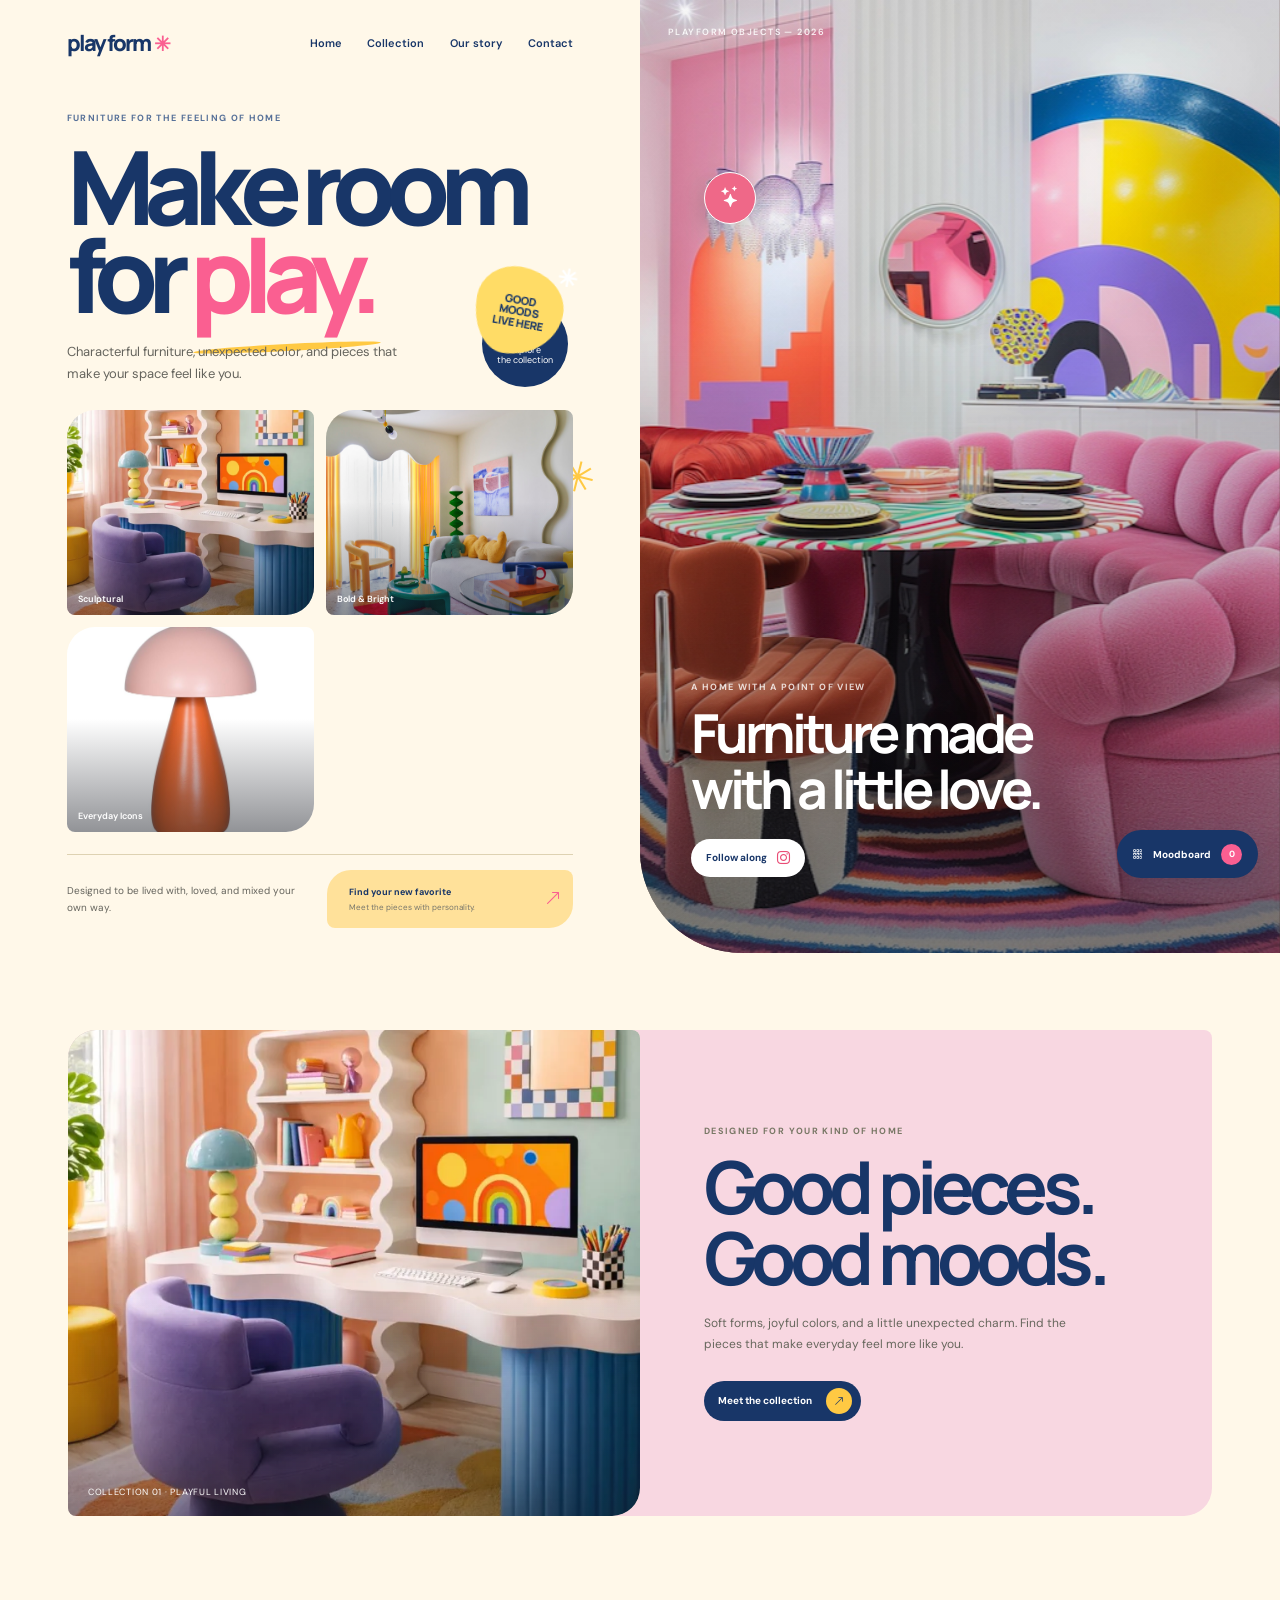
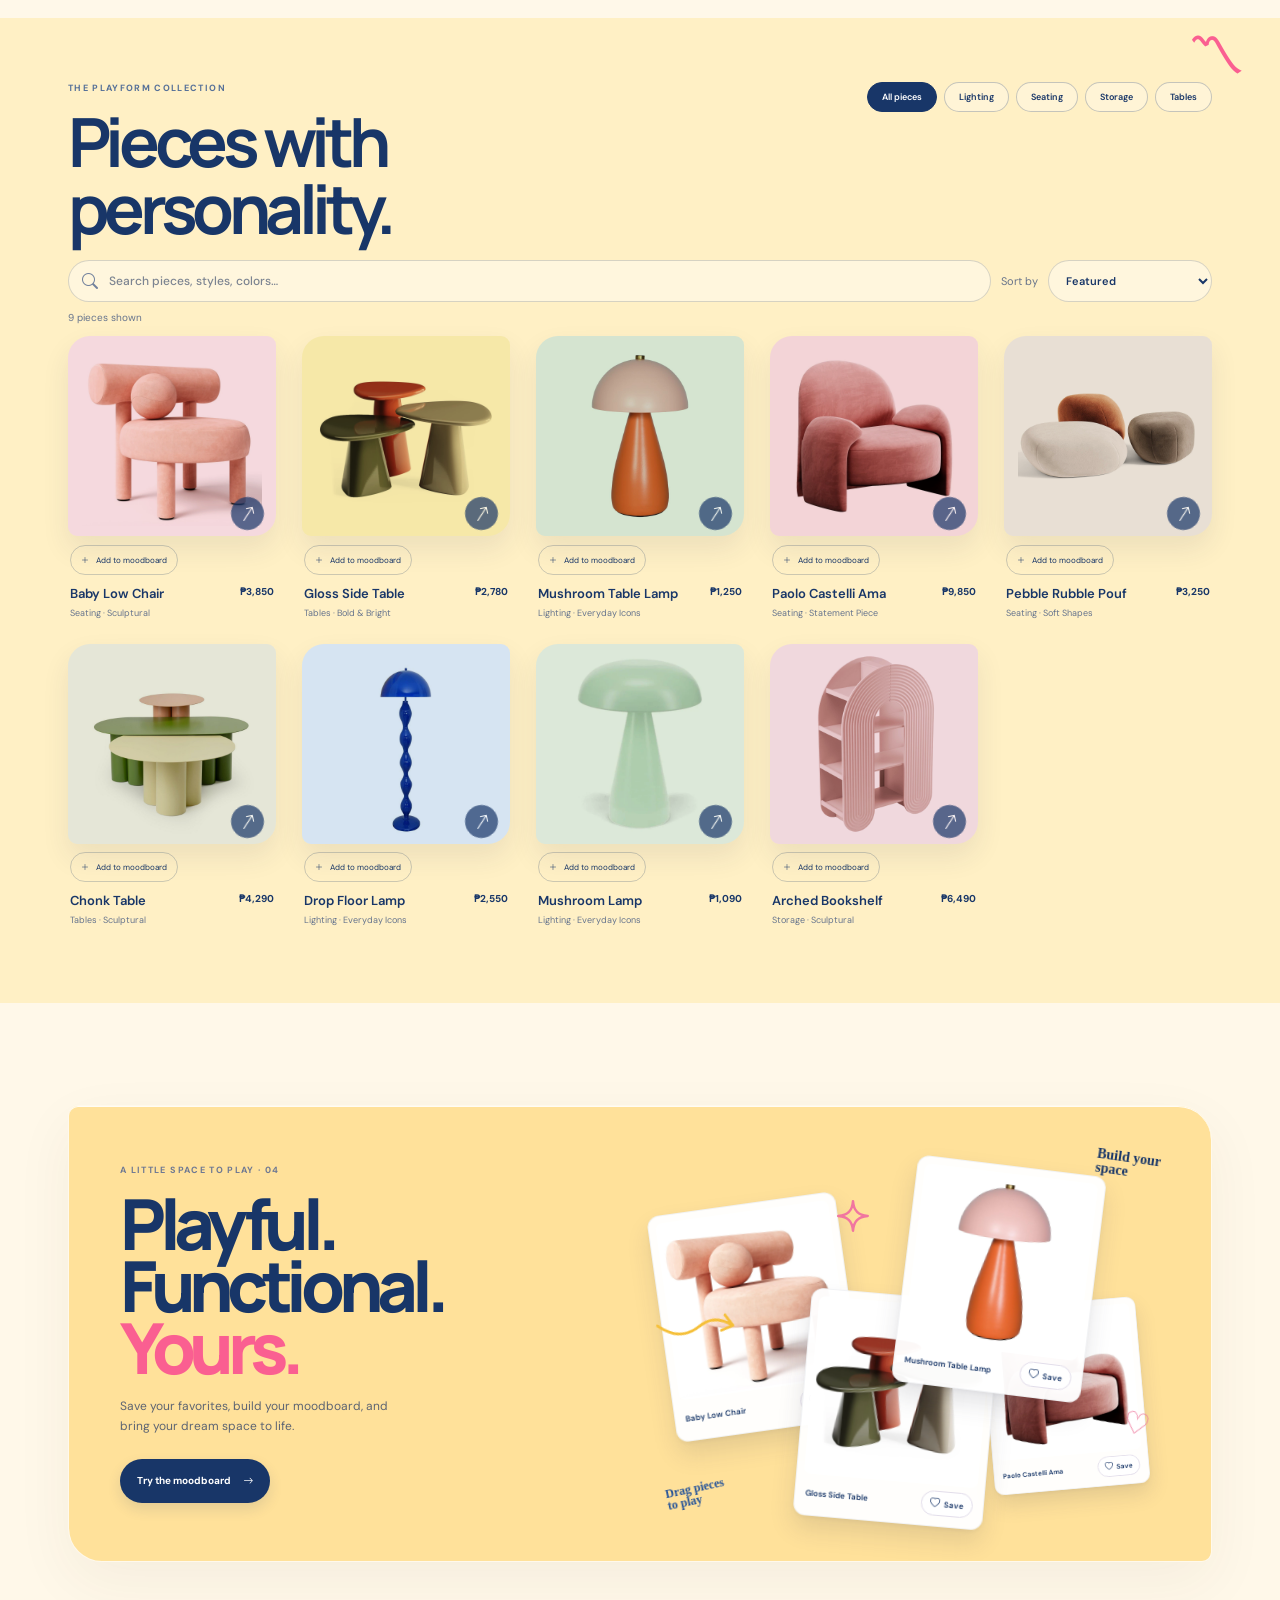
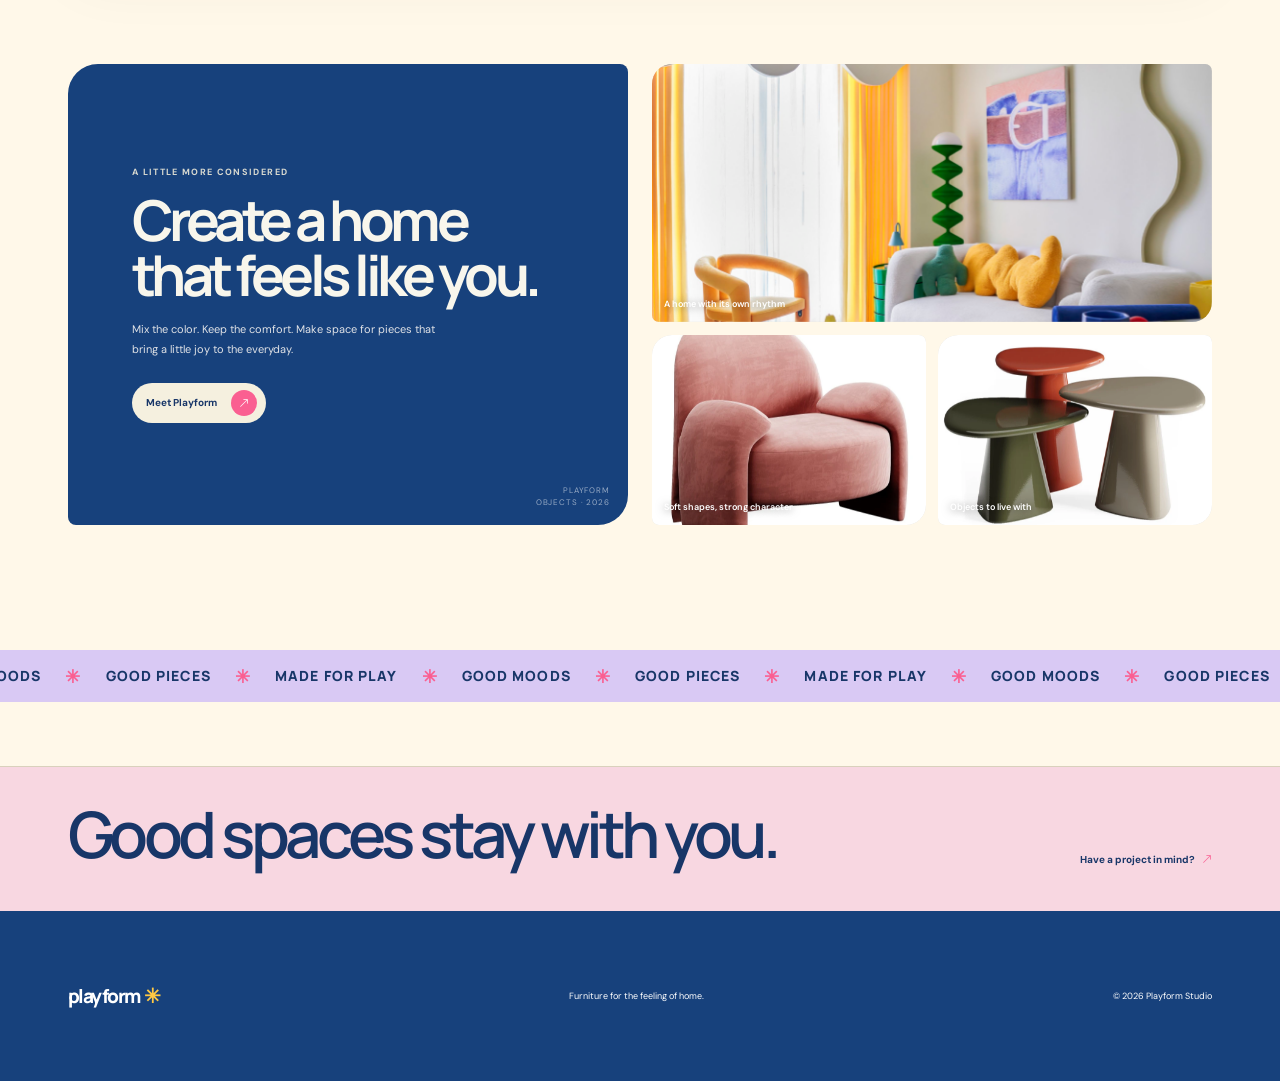
==== commit b87db647: "Add product search and sorting functionality to the collection" ====
--- a/02-json/index.html
+++ b/02-json/index.html
@@ -84,6 +84,19 @@
             </div>
             <div class="category-filters" role="group" aria-label="Filter furniture"></div>
           </div>
+        <div class="collection-tools">
+          <label class="product-search">
+            <i class="bi bi-search" aria-hidden="true"></i>
+            <input id="productSearch" type="search" placeholder="Search pieces, styles, colors…" aria-label="Search furniture collection" />
+          </label>
+          <label class="product-sort-label" for="productSort">Sort by</label>
+          <select id="productSort" class="product-sort" aria-label="Sort products">
+            <option value="featured">Featured</option>
+            <option value="price-asc">Price: low to high</option>
+            <option value="price-desc">Price: high to low</option>
+            <option value="name-asc">Name: A to Z</option>
+          </select>
+        </div>
           <p class="catalog-status" role="status" aria-live="polite"></p>
           <div class="shop-grid" aria-live="polite" aria-busy="true"></div>
         </div>
@@ -178,6 +191,10 @@
         <p class="moodboard-hint"><i class="bi bi-arrows-move" aria-hidden="true"></i> Drag pieces around to see how they work together.</p>
         <span class="moodboard-count"><b>0</b> pieces</span>
       </div>
+      <div class="moodboard-summary">
+        <p><span>Selected pieces total</span><strong data-board-total>₱0</strong></p>
+        <button class="moodboard-share" type="button"><i class="bi bi-share" aria-hidden="true"></i><span>Share moodboard</span></button>
+      </div>
       <div class="moodboard-canvas" aria-label="Arrange your saved furniture">
         <p class="moodboard-empty">Your board is waiting for a little personality. Save a few pieces, then bring them together here.</p>
         <div class="moodboard-items"></div>
@@ -199,6 +216,8 @@
     const shopGrid = document.querySelector('.shop-grid');
     const categoryFilters = document.querySelector('.category-filters');
     const catalogStatus = document.querySelector('.catalog-status');
+    const productSearch = document.getElementById('productSearch');
+    const productSort = document.getElementById('productSort');
     let revealObserver = null;
     let lastProductTrigger = null;
     const formatPrice = value => new Intl.NumberFormat('en-PH', {
@@ -331,19 +350,36 @@
     }
 
     function applyCategoryFilter() {
-      const products = allFurniture.filter(item =>
-        activeCategory === 'all' || item.category === activeCategory
-      );
+      const query = productSearch.value.trim().toLocaleLowerCase();
+      const products = allFurniture.filter(item => {
+        const matchesCategory = activeCategory === 'all' || item.category === activeCategory;
+        const searchable = [item.name, item.category, item.collection, item.description, ...(item.tags || []), ...(item.colors || [])]
+          .filter(Boolean).join(' ').toLocaleLowerCase();
+        return matchesCategory && (!query || searchable.includes(query));
+      });
+      products.sort((a, b) => {
+        switch (productSort.value) {
+          case 'price-asc': return a.price - b.price;
+          case 'price-desc': return b.price - a.price;
+          case 'name-asc': return a.name.localeCompare(b.name);
+          default: return Number(b.featured) - Number(a.featured) || a.id - b.id;
+        }
+      });
       shopGrid.innerHTML = renderProductCards(products);
       shopGrid.setAttribute('aria-busy', 'false');
       catalogStatus.classList.remove('has-error');
-      catalogStatus.textContent = `${products.length} ${products.length === 1 ? 'piece' : 'pieces'} shown`;
+      catalogStatus.textContent = query
+        ? `${products.length} ${products.length === 1 ? 'piece' : 'pieces'} found for “${productSearch.value.trim()}”`
+        : `${products.length} ${products.length === 1 ? 'piece' : 'pieces'} shown`;
       if (revealObserver) shopGrid.querySelectorAll('.shop-card').forEach((card, index) => {
         card.classList.add('reveal-ready');
         card.style.setProperty('--reveal-delay', `${(index % 5) * 55}ms`);
         revealObserver.observe(card);
       });
     }
+
+    productSearch.addEventListener('input', applyCategoryFilter);
+    productSort.addEventListener('change', applyCategoryFilter);
 
     function escapeHTML(value) {
       return String(value).replace(/[&<>"']/g, character => ({
@@ -367,7 +403,7 @@
         const isSaved = boardItems.has(item.id);
         const image = item.transparentImage || item.image;
         return `
-          <article class="shop-card" data-product-id="${item.id}" data-category="${escapeHTML(item.category)}" style="--card-accent:${escapeHTML(item.bgAccent || item.cardAccent || '#e8e3d8')}">
+          <article class="shop-card" data-product-id="${item.id}" data-category="${escapeHTML(item.category)}" tabindex="0" role="group" aria-label="${escapeHTML(item.name)}. Press Enter to view details." style="--card-accent:${escapeHTML(item.bgAccent || item.cardAccent || '#e8e3d8')}">
             <button class="shop-photo photo-placeholder" type="button" onclick="openDetails(${item.id})" aria-label="View ${escapeHTML(item.name)}">
               <img class="placeholder-photo product-cutout ${item.transparentImage ? 'transparent-product' : ''}" src="${escapeHTML(image)}" alt="${escapeHTML(item.name)}" loading="lazy" />
               <i class="bi bi-arrow-up-right photo-open" aria-hidden="true"></i>
@@ -476,7 +512,10 @@
             <p class="detail-description">${escapeHTML(item.description)}</p>
             ${availableDetails.length ? `<dl class="spec-list">${availableDetails.map(([label, value]) => `<div><dt>${escapeHTML(label)}</dt><dd>${escapeHTML(value)}</dd></div>`).join('')}</dl>` : ''}
             ${(item.tags || []).length ? `<div class="detail-tags">${item.tags.map(tag => `<span>${escapeHTML(tag)}</span>`).join('')}</div>` : ''}
-            <button class="detail-save ${saved ? 'saved' : ''}" type="button" data-detail-save="${item.id}" aria-pressed="${saved}"><i class="bi ${saved ? 'bi-heart-fill' : 'bi-heart'}"></i> ${saved ? 'Saved to your moodboard' : 'Add to my moodboard'}</button>
+            <div class="detail-actions">
+              <a class="detail-inquire" href="mailto:hello@playform.studio?subject=${encodeURIComponent(`Enquiry about ${item.name}`)}"><i class="bi bi-envelope" aria-hidden="true"></i> Inquire about this piece</a>
+              <button class="detail-save ${saved ? 'saved' : ''}" type="button" data-detail-save="${item.id}" aria-pressed="${saved}"><i class="bi ${saved ? 'bi-heart-fill' : 'bi-heart'}"></i> ${saved ? 'Saved to your moodboard' : 'Add to my moodboard'}</button>
+            </div>
           </div>
         </div>`;
       document.querySelector('[data-detail-save]').addEventListener('click', event => toggleBoardItem(Number(event.currentTarget.dataset.detailSave)));
@@ -543,6 +582,8 @@
       const items = allFurniture.filter(item => boardItems.has(item.id));
       moodToggle.querySelector('b').textContent = items.length;
       moodPanel.querySelector('.moodboard-count b').textContent = items.length;
+      moodPanel.querySelector('[data-board-total]').textContent = formatPrice(items.reduce((total, item) => total + item.price, 0));
+      moodPanel.querySelector('.moodboard-share').disabled = items.length === 0;
       moodPanel.querySelector('.moodboard-empty').hidden = items.length > 0;
       moodItems.innerHTML = items.map(item => `<article class="moodboard-item" data-product-id="${item.id}" tabindex="0" aria-label="${escapeHTML(item.name)}. Drag to arrange on your moodboard."><img src="${escapeHTML(item.transparentImage || item.image)}" alt="" draggable="false"/><div class="moodboard-item-meta"><strong>${escapeHTML(item.name)}</strong><small>${formatPrice(item.price)}</small></div><button type="button" data-remove-item="${item.id}" aria-label="Remove ${escapeHTML(item.name)} from moodboard" class="mood-remove"><i class="bi bi-x"></i></button></article>`).join('');
       requestAnimationFrame(placeMoodItems);
@@ -555,6 +596,45 @@
         syncMoodButtons(); renderMoodboard();
       }));
     }
+
+    async function shareMoodboard() {
+      const items = allFurniture.filter(item => boardItems.has(item.id));
+      if (!items.length) return;
+      const total = items.reduce((sum, item) => sum + item.price, 0);
+      const text = [
+        'My PLAYFORM moodboard',
+        ...items.map(item => `• ${item.name} — ${formatPrice(item.price)}`),
+        `Selected pieces total: ${formatPrice(total)}`
+      ].join('\n');
+      const button = moodPanel.querySelector('.moodboard-share');
+      const original = button.innerHTML;
+      try {
+        if (navigator.share) {
+          await navigator.share({ title: 'My PLAYFORM moodboard', text });
+        } else if (navigator.clipboard?.writeText) {
+          await navigator.clipboard.writeText(text);
+        } else {
+          const field = document.createElement('textarea');
+          field.value = text;
+          field.setAttribute('readonly', '');
+          field.style.position = 'fixed';
+          field.style.opacity = '0';
+          document.body.append(field);
+          field.select();
+          const copied = document.execCommand('copy');
+          field.remove();
+          if (!copied) throw new Error('Copy command unavailable');
+        }
+        button.innerHTML = `<i class="bi bi-check2" aria-hidden="true"></i><span>${navigator.share ? 'Shared moodboard' : 'Copied to clipboard'}</span>`;
+      } catch (error) {
+        if (error.name !== 'AbortError') {
+          console.warn('The moodboard could not be shared.', error);
+          button.innerHTML = '<i class="bi bi-exclamation-circle" aria-hidden="true"></i><span>Could not share</span>';
+        }
+      }
+      window.setTimeout(() => { if (button.isConnected) button.innerHTML = original; }, 2200);
+    }
+    moodPanel.querySelector('.moodboard-share').addEventListener('click', shareMoodboard);
 
     let draggedMoodPiece = null;
     moodItems.addEventListener('pointerdown', event => {
@@ -619,6 +699,18 @@
       toggleBoardItem(Number(button.dataset.item));
       moodToggle.classList.remove('board-bump');
       requestAnimationFrame(() => moodToggle.classList.add('board-bump'));
+    });
+
+    shopGrid.addEventListener('click', event => {
+      const card = event.target.closest('.shop-card');
+      if (!card || event.target.closest('button, a, input, select')) return;
+      openDetails(Number(card.dataset.productId), card);
+    });
+    shopGrid.addEventListener('keydown', event => {
+      const card = event.target.closest('.shop-card');
+      if (!card || event.target !== card || !['Enter', ' '].includes(event.key)) return;
+      event.preventDefault();
+      openDetails(Number(card.dataset.productId), card);
     });
 
     document.addEventListener('error', event => {
--- a/02-json/style.css
+++ b/02-json/style.css
@@ -3410,3 +3410,199 @@
     height: 26px;
   }
 }
+
+.collection-tools {
+  display: flex;
+  align-items: center;
+  gap: 10px;
+  margin: -7px 0 9px;
+}
+
+.product-search {
+  display: flex;
+  min-width: min(100%, 260px);
+  min-height: 42px;
+  flex: 1 1 320px;
+  align-items: center;
+  gap: 9px;
+  padding: 0 13px;
+  border: 1px solid rgba(32, 44, 73, .18);
+  border-radius: 24px;
+  background: rgba(255, 255, 255, .42);
+  color: #71809c;
+}
+
+.product-search:focus-within {
+  border-color: var(--ink);
+  box-shadow: 0 0 0 3px rgba(32, 44, 73, .08);
+}
+
+.product-search input {
+  width: 100%;
+  min-width: 0;
+  border: 0;
+  outline: 0;
+  background: transparent;
+  color: var(--ink);
+  font: 500 12px var(--sans);
+}
+
+.product-search input::placeholder {
+  color: #7c8491;
+}
+
+.product-sort-label {
+  color: #68748b;
+  font-size: 11px;
+}
+
+.product-sort {
+  min-height: 42px;
+  padding: 0 34px 0 13px;
+  border: 1px solid rgba(32, 44, 73, .18);
+  border-radius: 24px;
+  background: rgba(255, 255, 255, .42);
+  color: var(--ink);
+  font: 600 11px var(--sans);
+}
+
+.shop-card {
+  cursor: pointer;
+}
+
+.shop-card:focus-visible {
+  outline: 2px solid var(--pink);
+  outline-offset: 5px;
+}
+
+.detail-actions {
+  display: flex;
+  flex-wrap: wrap;
+  gap: 9px;
+  margin-top: 21px;
+}
+
+.detail-actions .detail-save {
+  margin-top: 0;
+}
+
+.detail-inquire {
+  display: inline-flex;
+  min-height: 42px;
+  align-items: center;
+  justify-content: center;
+  gap: 8px;
+  padding: 0 15px;
+  border: 1px solid var(--ink);
+  border-radius: 24px;
+  background: var(--ink);
+  color: #fff;
+  font-size: 11px;
+  font-weight: 700;
+  transition: transform .2s, background .2s;
+}
+
+.detail-inquire:hover {
+  transform: translateY(-2px);
+  background: #2d426b;
+}
+
+.moodboard-summary {
+  display: flex;
+  align-items: center;
+  justify-content: space-between;
+  gap: 14px;
+  padding: 0 0 14px;
+}
+
+.moodboard-summary p {
+  display: flex;
+  align-items: baseline;
+  gap: 10px;
+  margin: 0;
+  color: #70727b;
+  font-size: 11px;
+}
+
+.moodboard-summary strong {
+  color: var(--ink);
+  font: 800 16px var(--display);
+}
+
+.moodboard-share {
+  display: inline-flex;
+  min-height: 36px;
+  align-items: center;
+  justify-content: center;
+  gap: 8px;
+  padding: 0 13px;
+  border: 1px solid rgba(32, 44, 73, .18);
+  border-radius: 22px;
+  background: #fff8e9;
+  color: var(--ink);
+  cursor: pointer;
+  font-size: 10px;
+  font-weight: 700;
+}
+
+.moodboard-share:hover:not(:disabled) {
+  border-color: var(--ink);
+  background: #fff;
+}
+
+.moodboard-share:disabled {
+  cursor: not-allowed;
+  opacity: .45;
+}
+
+@media (max-width: 640px) {
+  .collection-tools {
+    display: grid;
+    grid-template-columns: auto minmax(0, 1fr);
+    gap: 8px;
+    margin-top: 0;
+  }
+
+  .product-search {
+    min-width: 0;
+    min-height: 44px;
+    grid-column: 1 / -1;
+  }
+
+  .product-sort-label {
+    align-self: center;
+  }
+
+  .product-sort {
+    width: 100%;
+  }
+
+  .detail-actions {
+    flex-direction: column;
+  }
+
+  .detail-actions > * {
+    width: 100%;
+    min-height: 44px;
+  }
+
+  .moodboard-summary {
+    gap: 8px;
+  }
+
+  .moodboard-summary p {
+    align-items: flex-start;
+    flex-direction: column;
+    gap: 1px;
+    font-size: 9px;
+  }
+
+  .moodboard-summary strong {
+    font-size: 14px;
+  }
+
+  .moodboard-share {
+    padding-inline: 10px;
+    font-size: 9px;
+  }
+}
